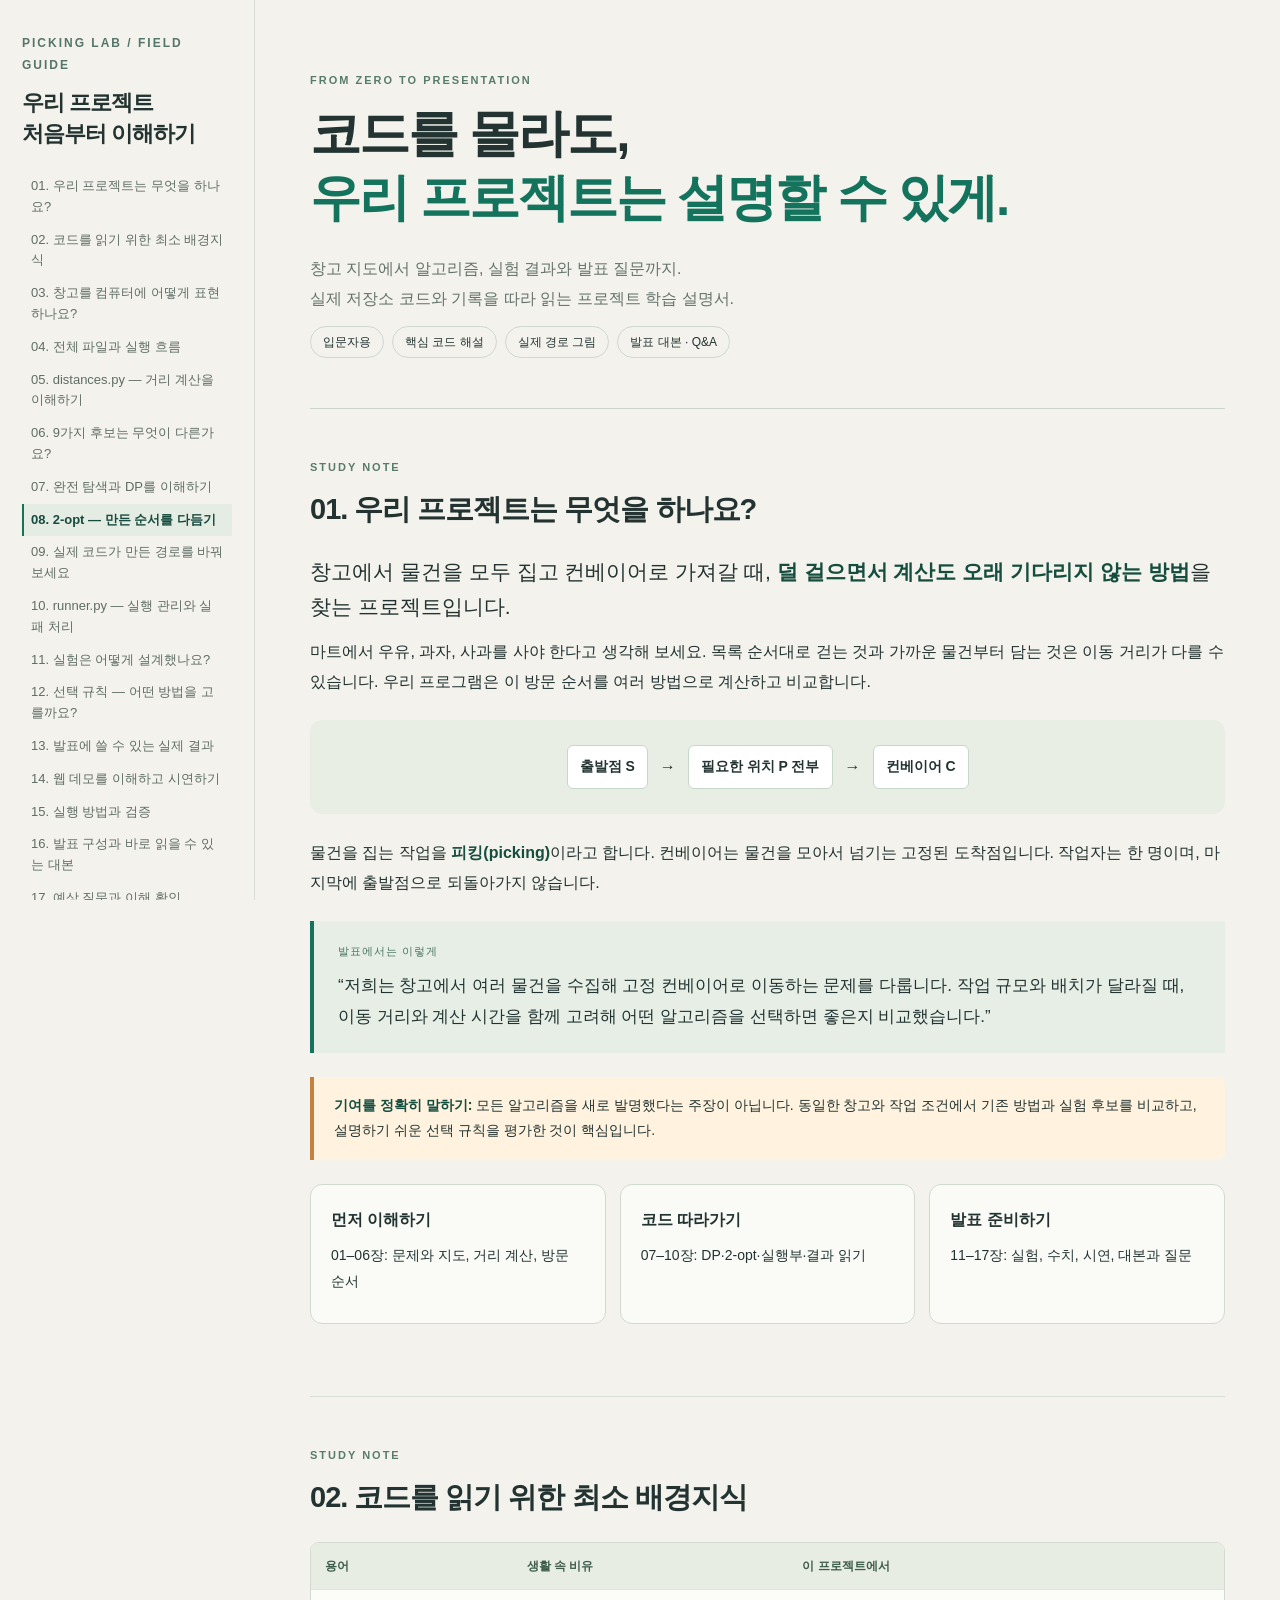
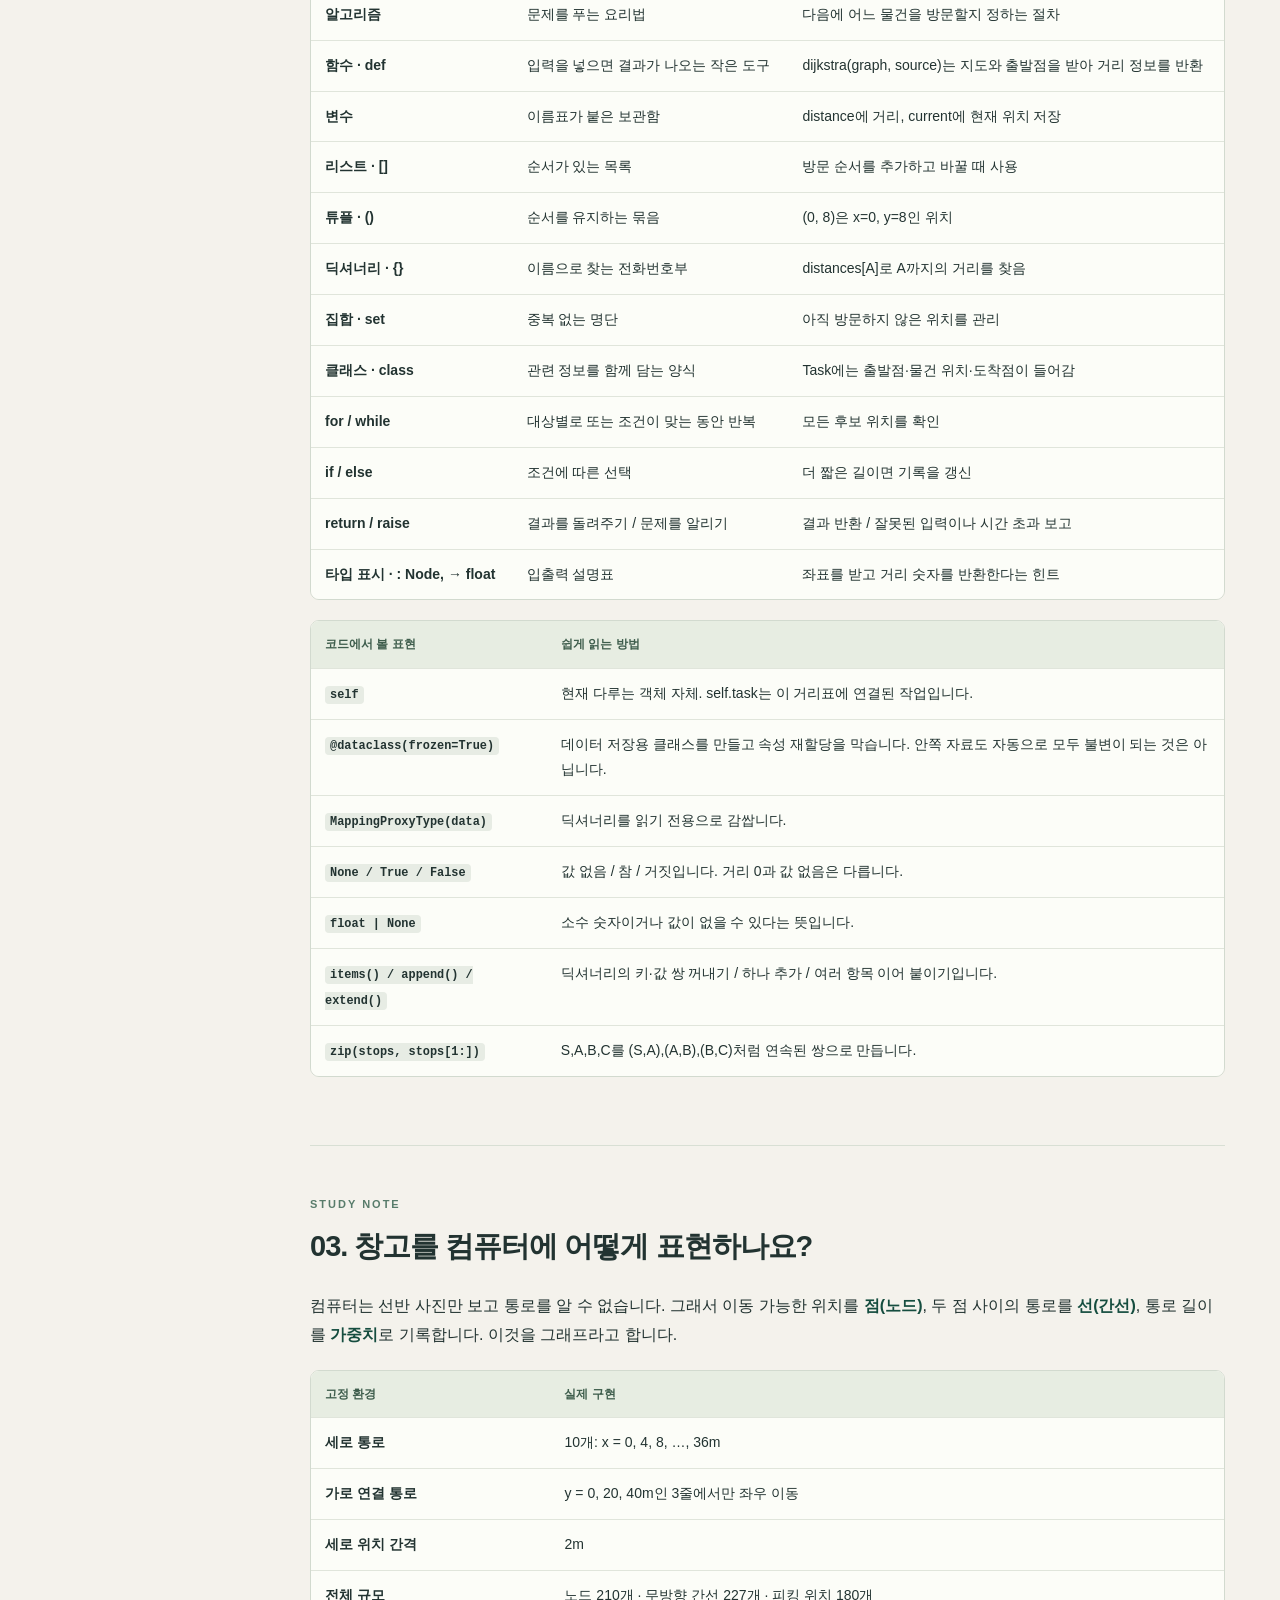
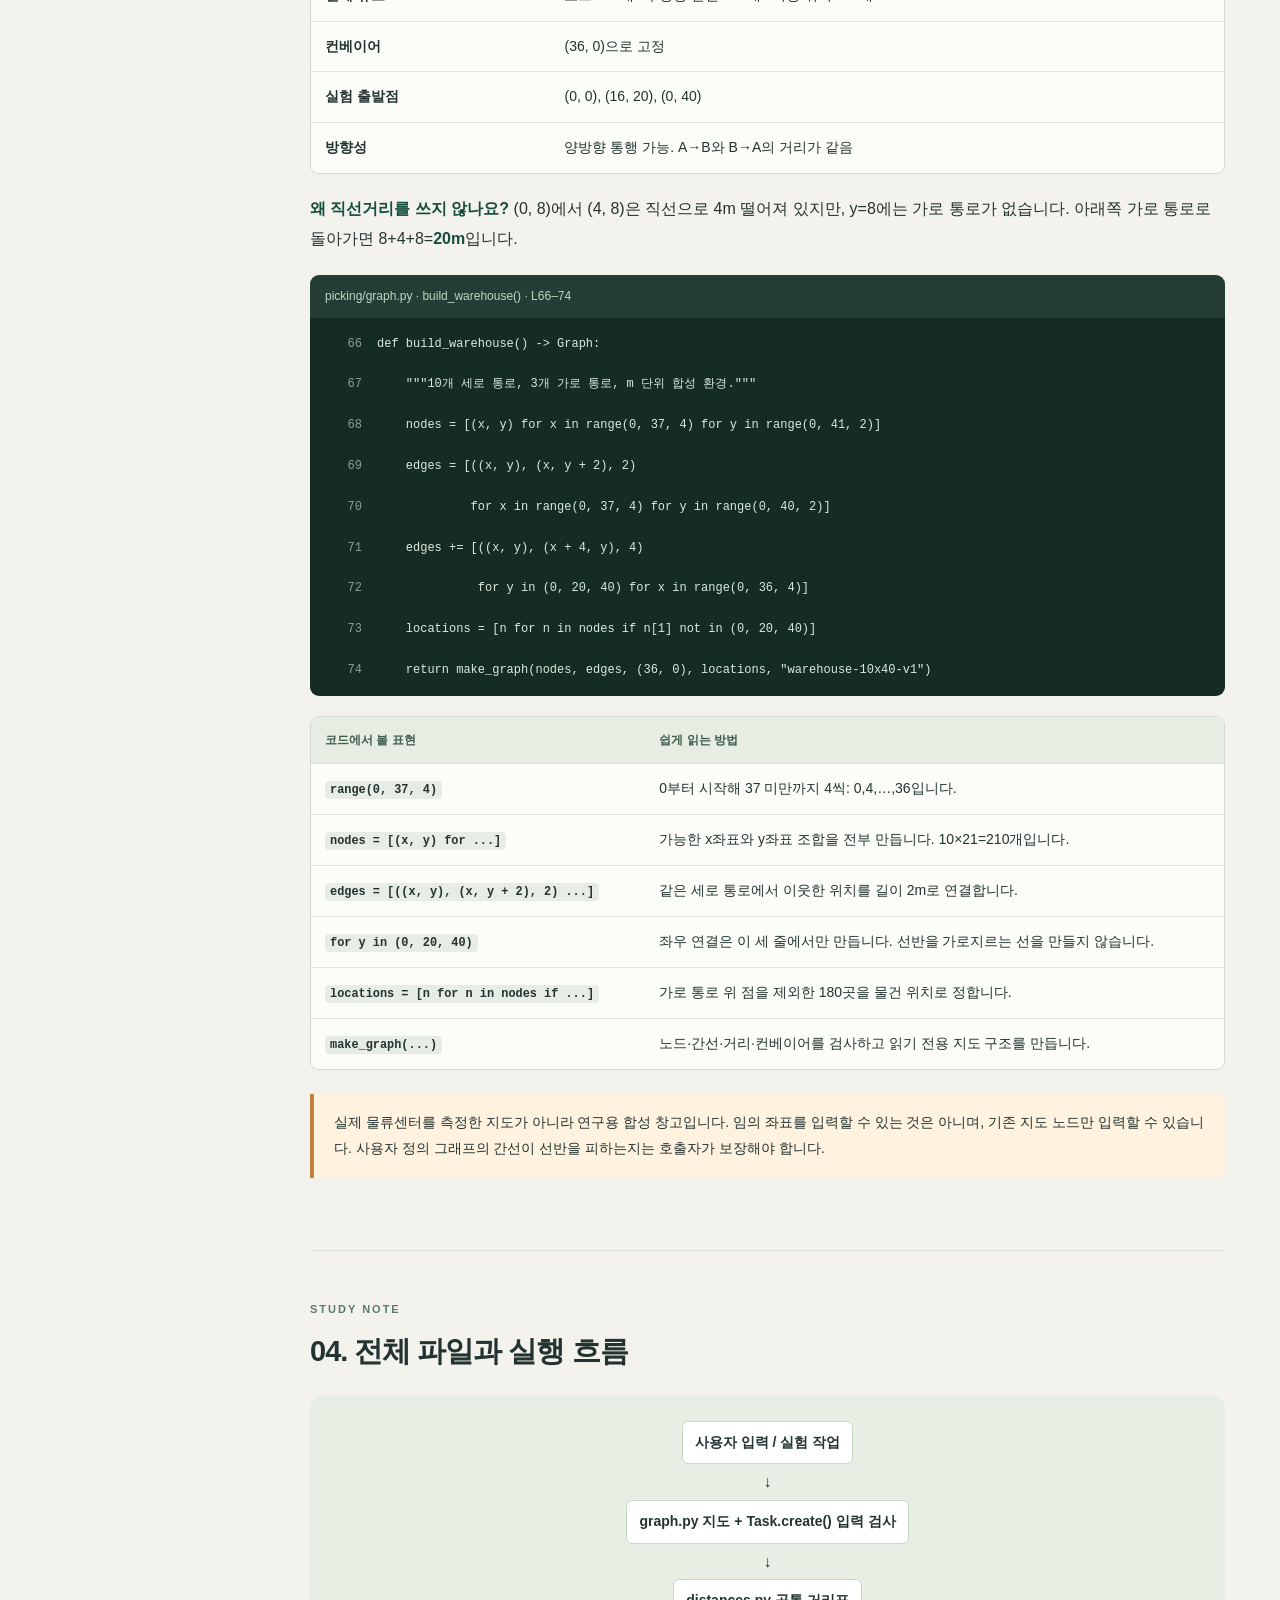
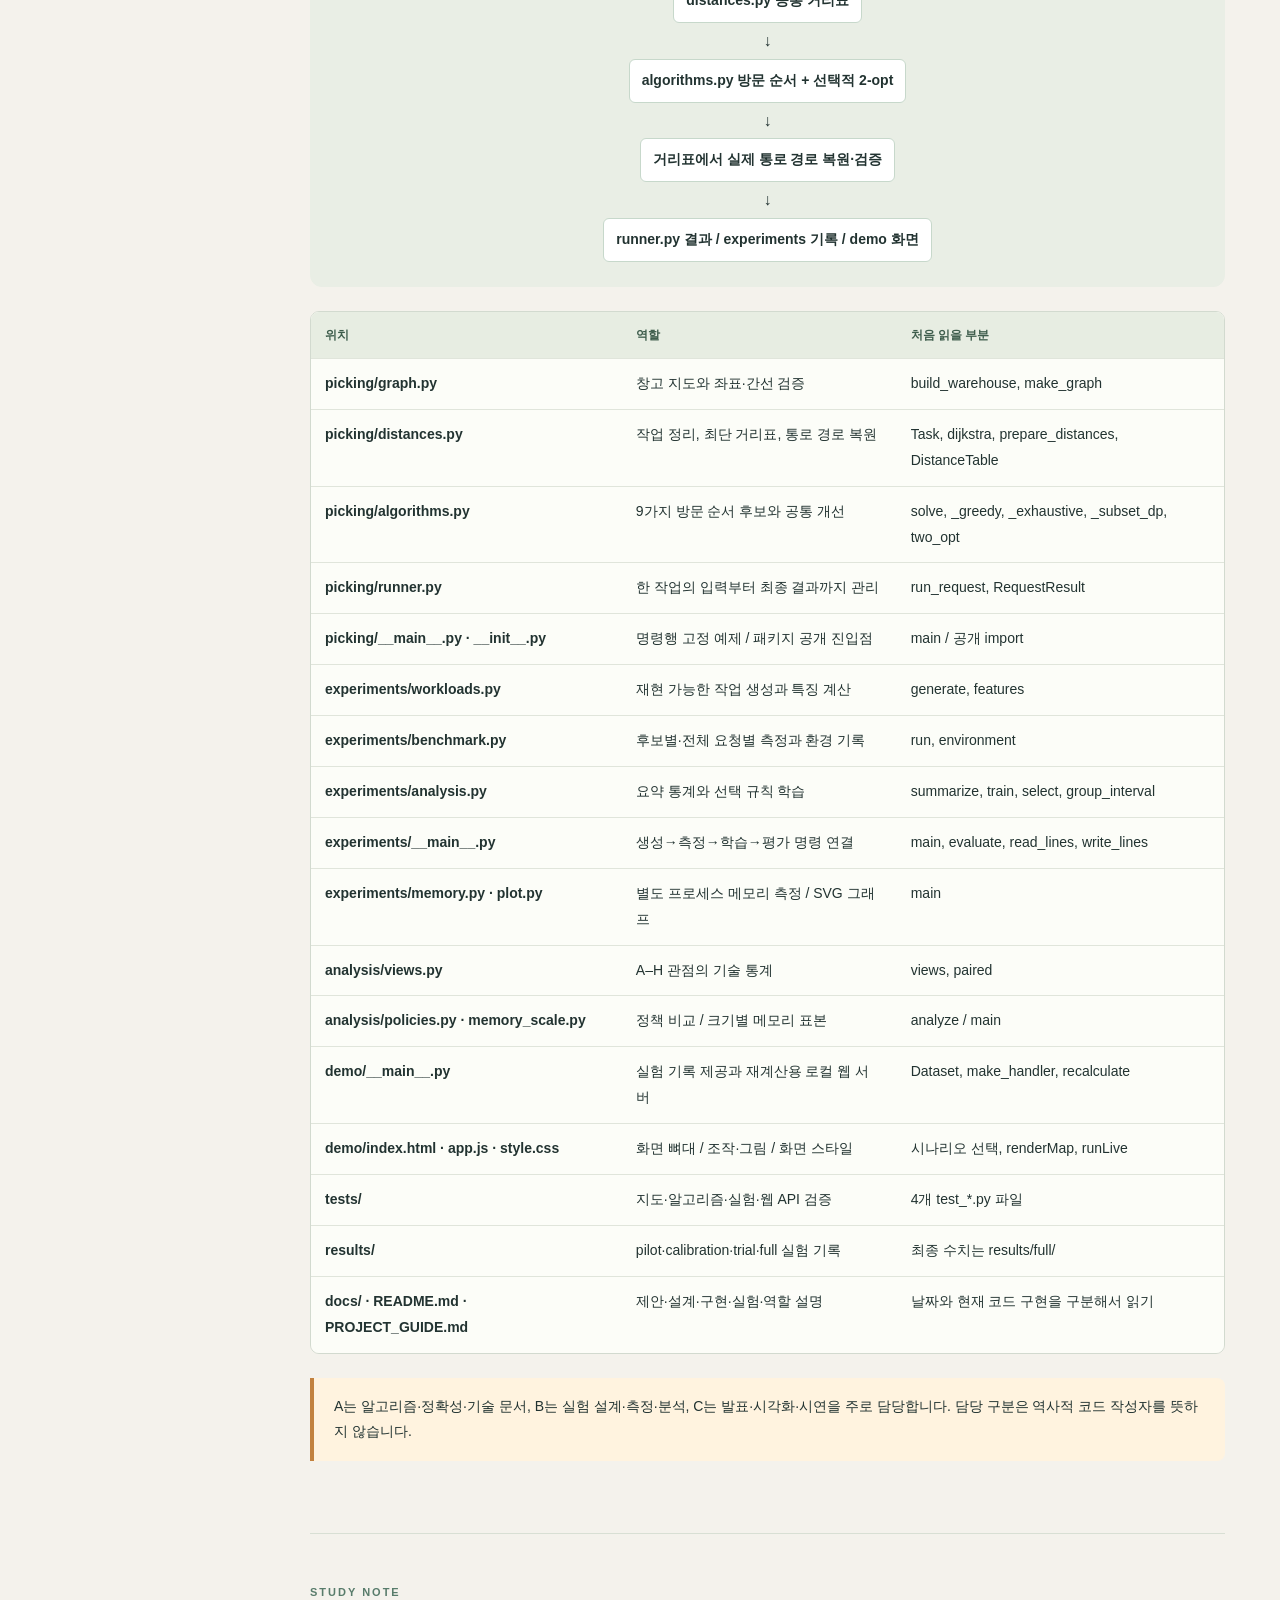
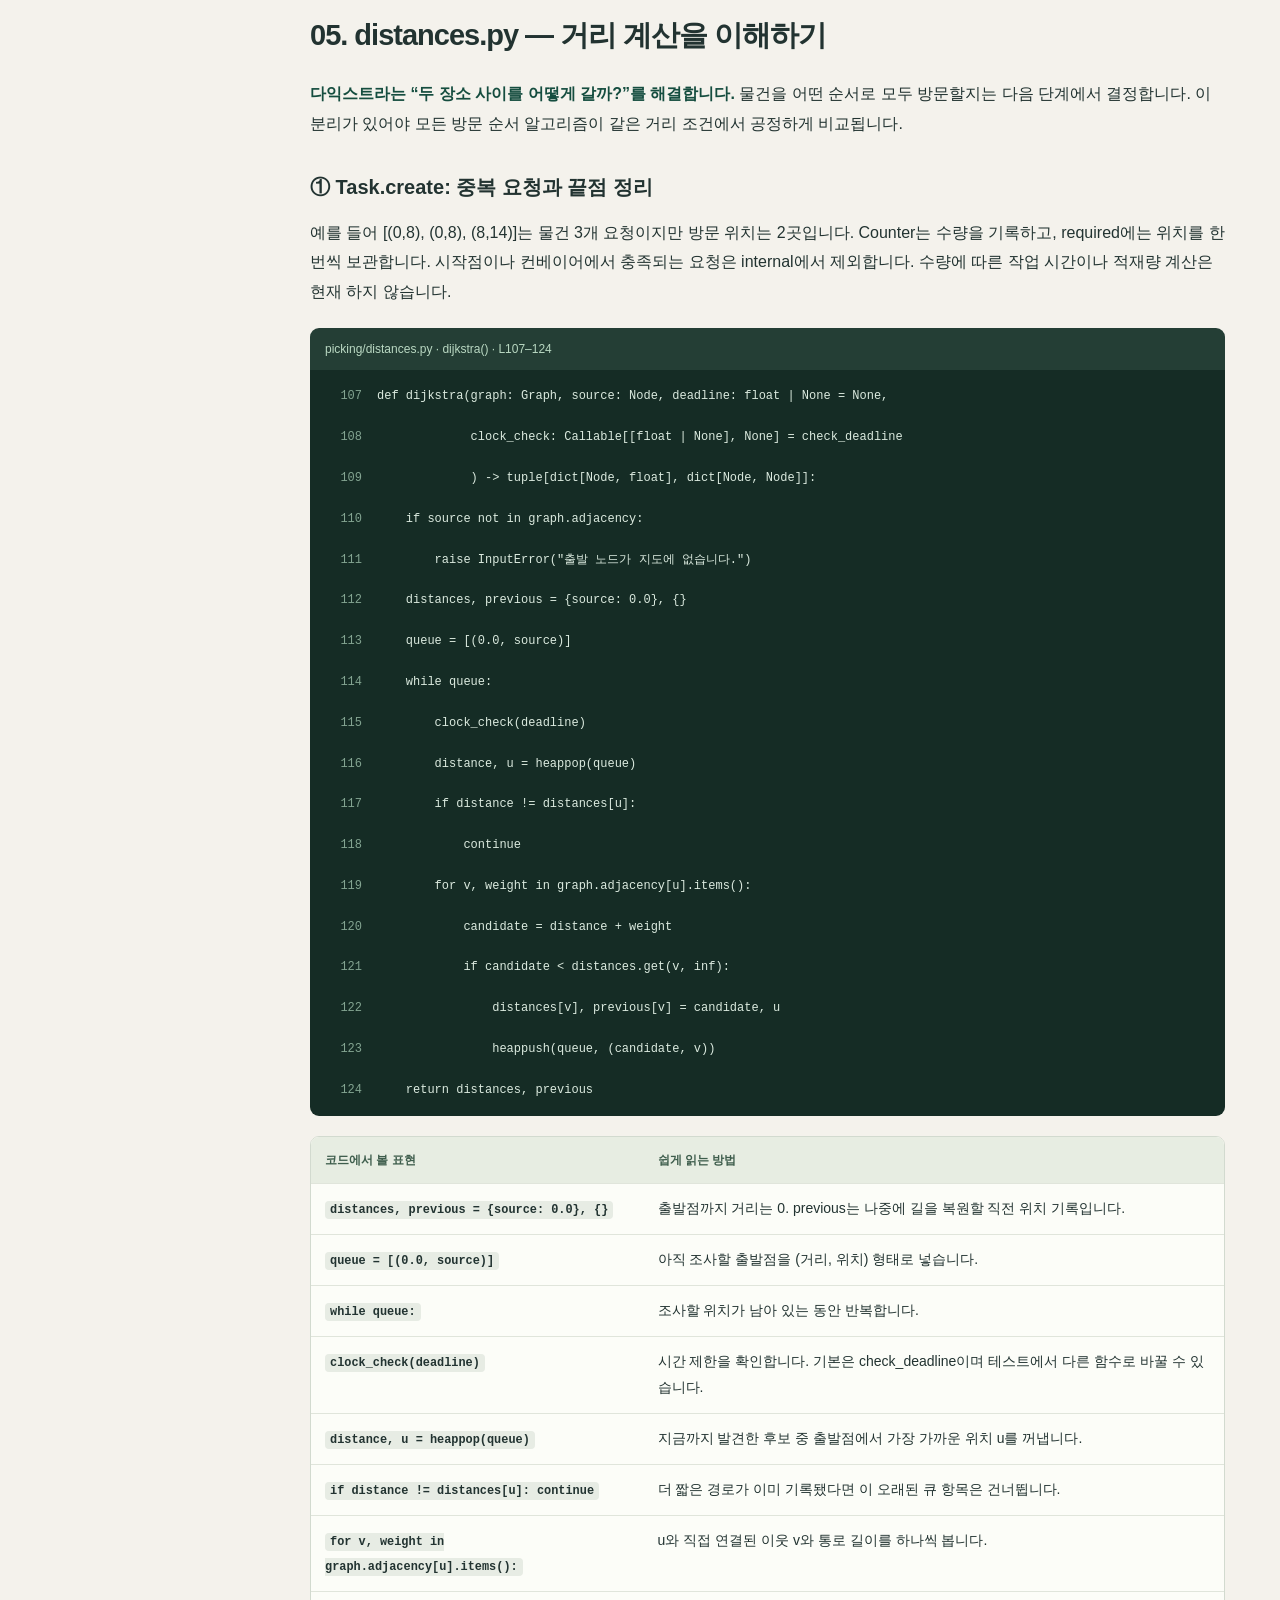
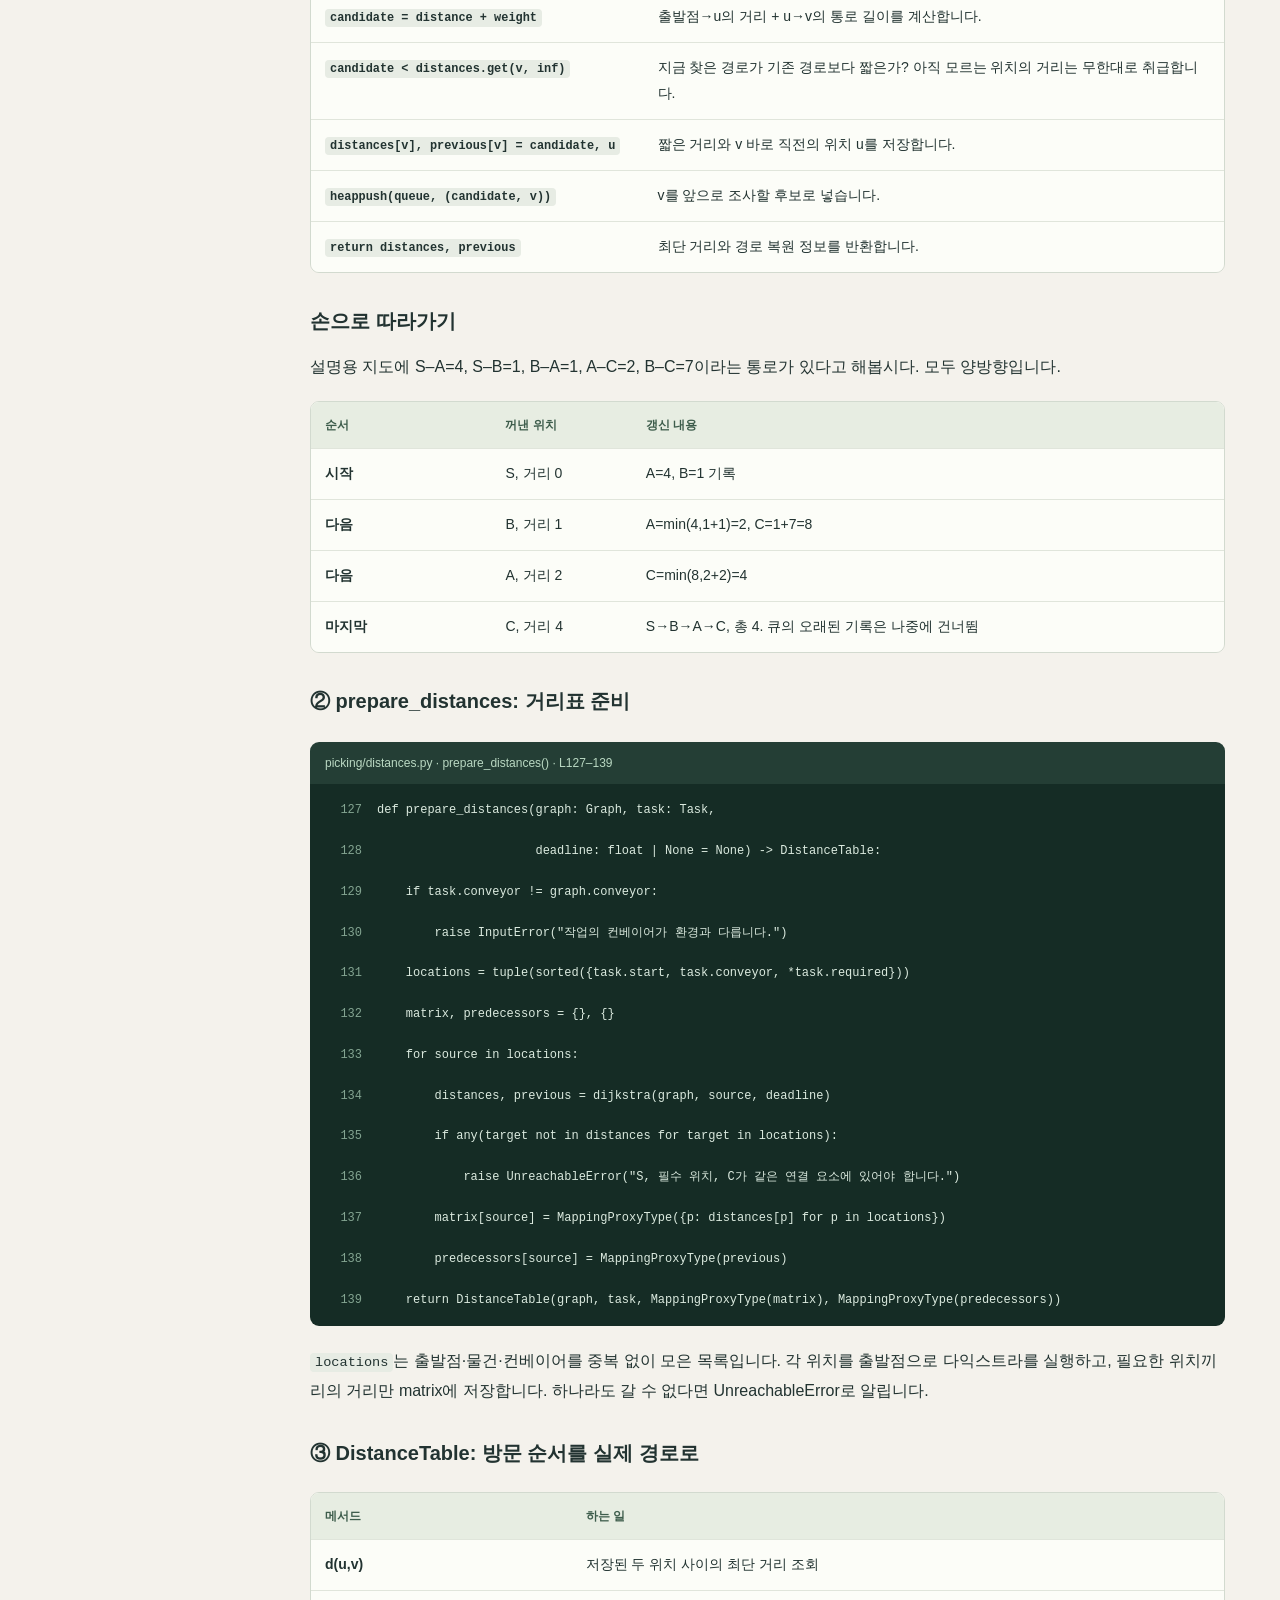
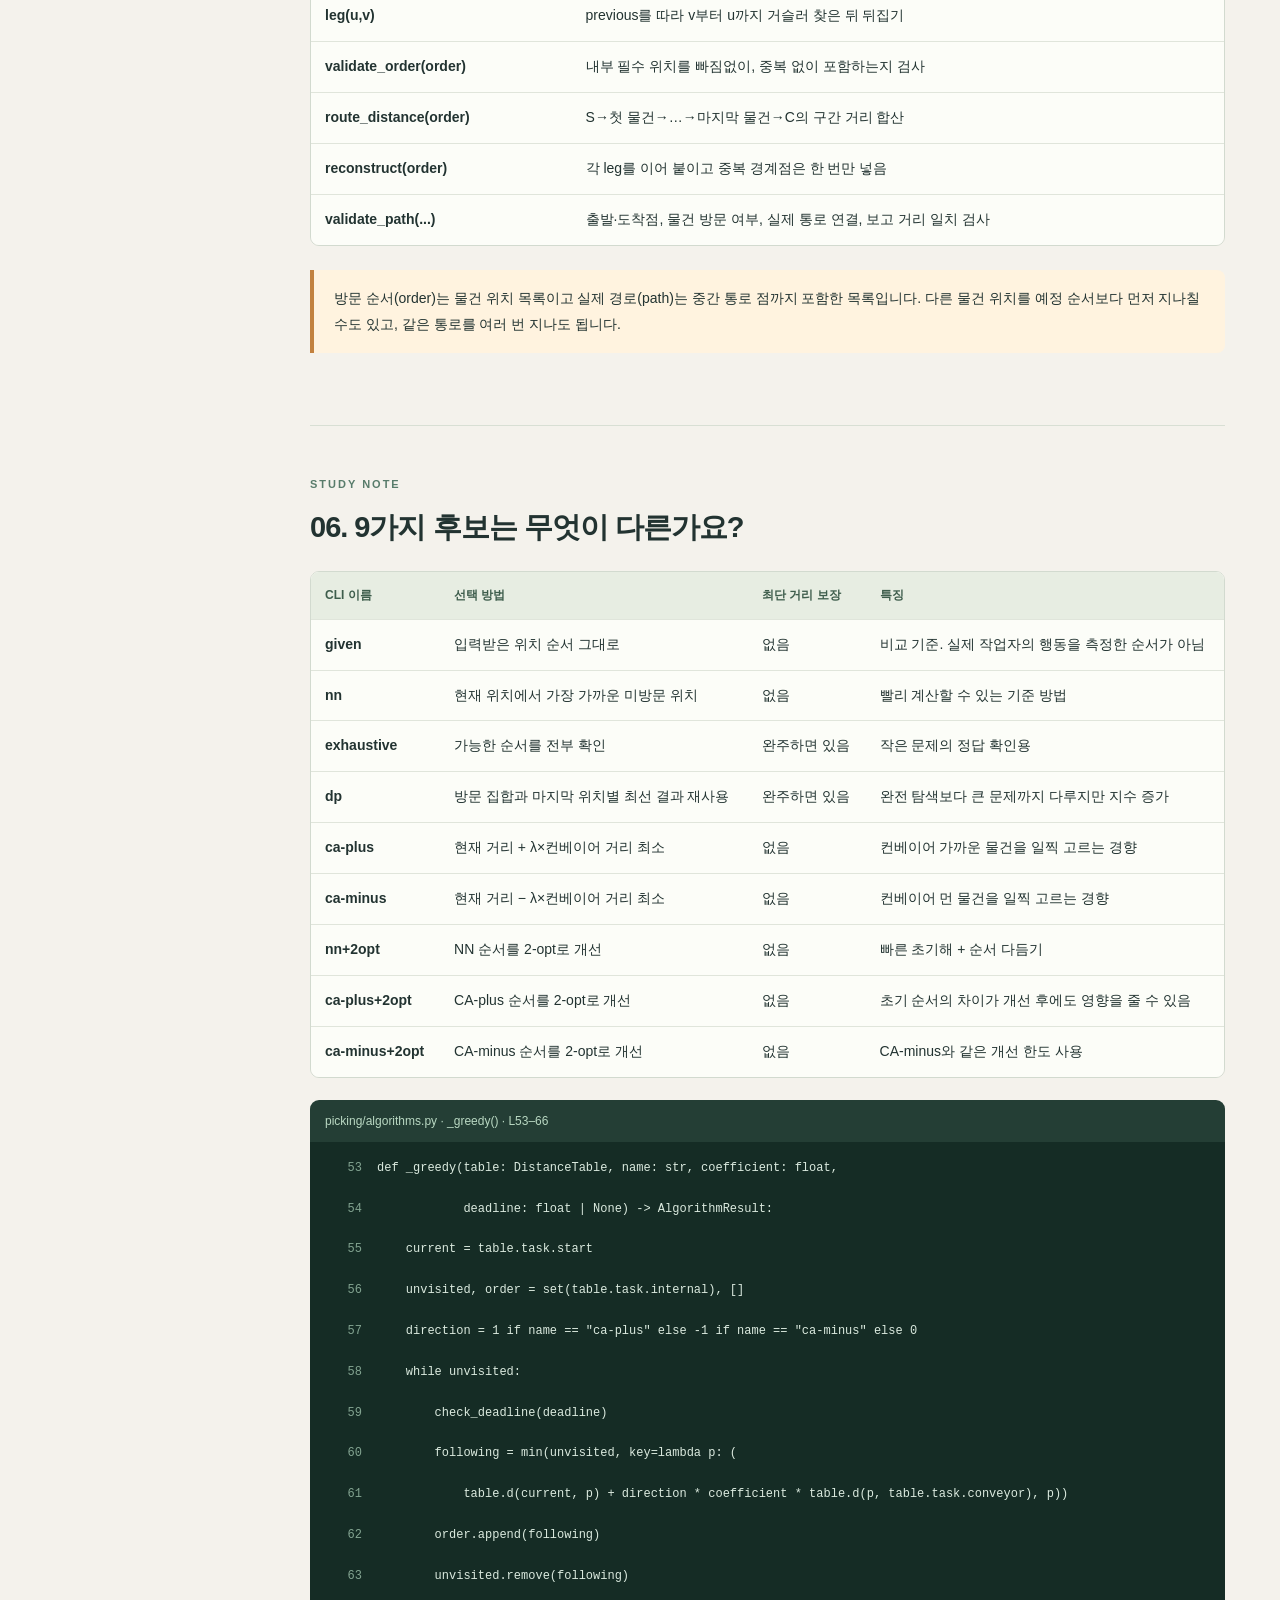
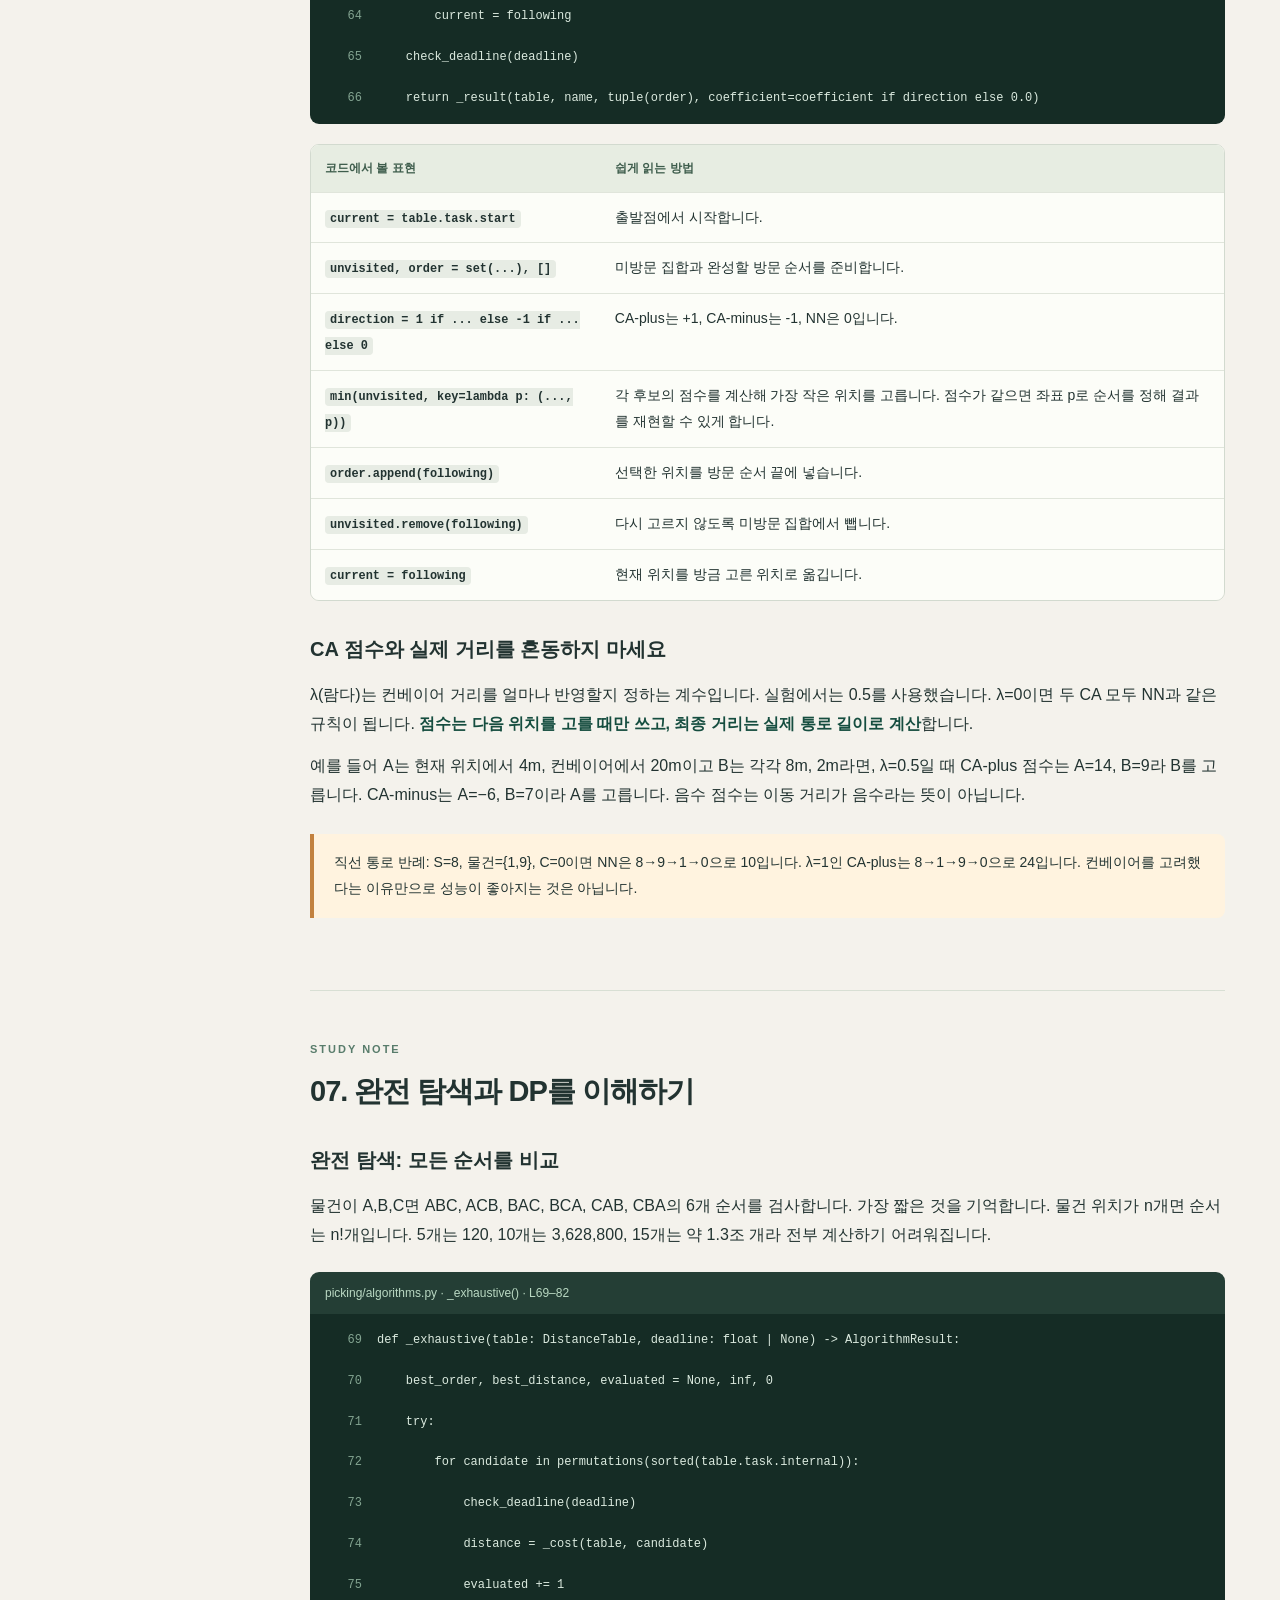
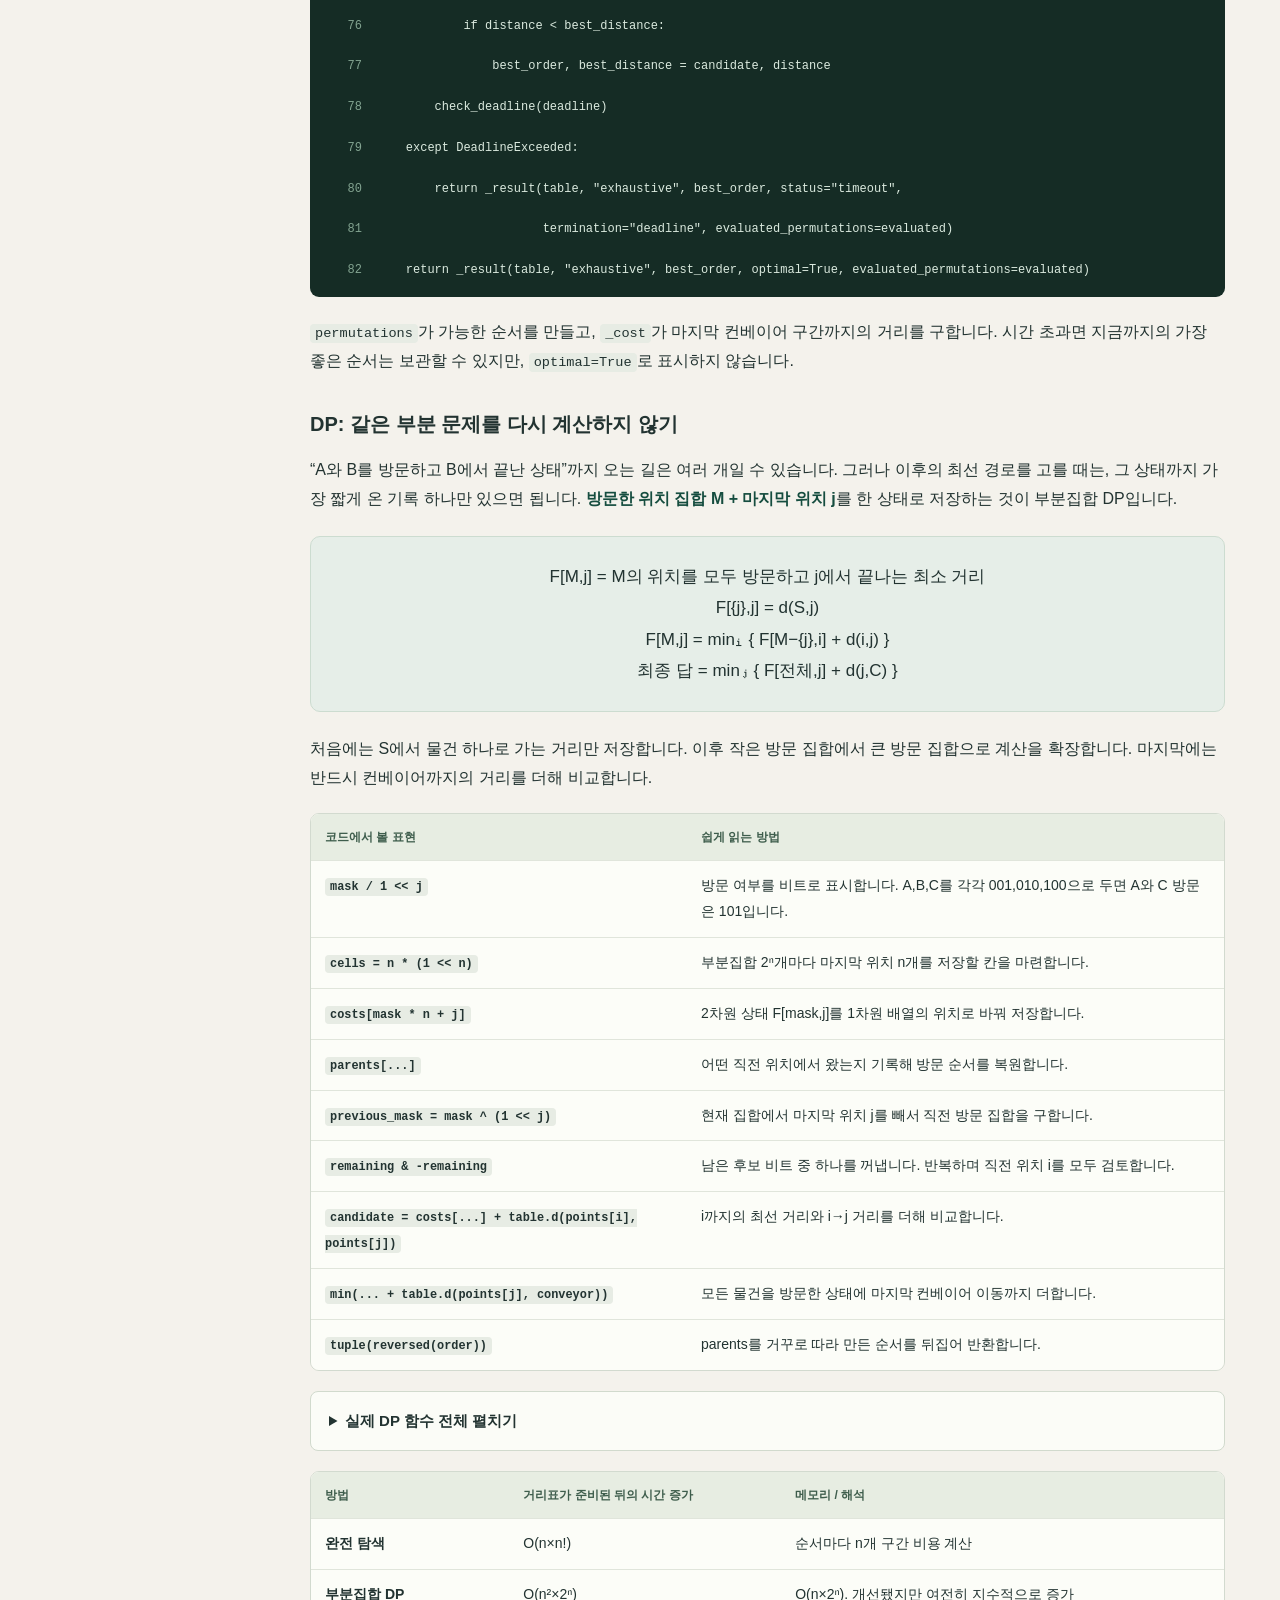
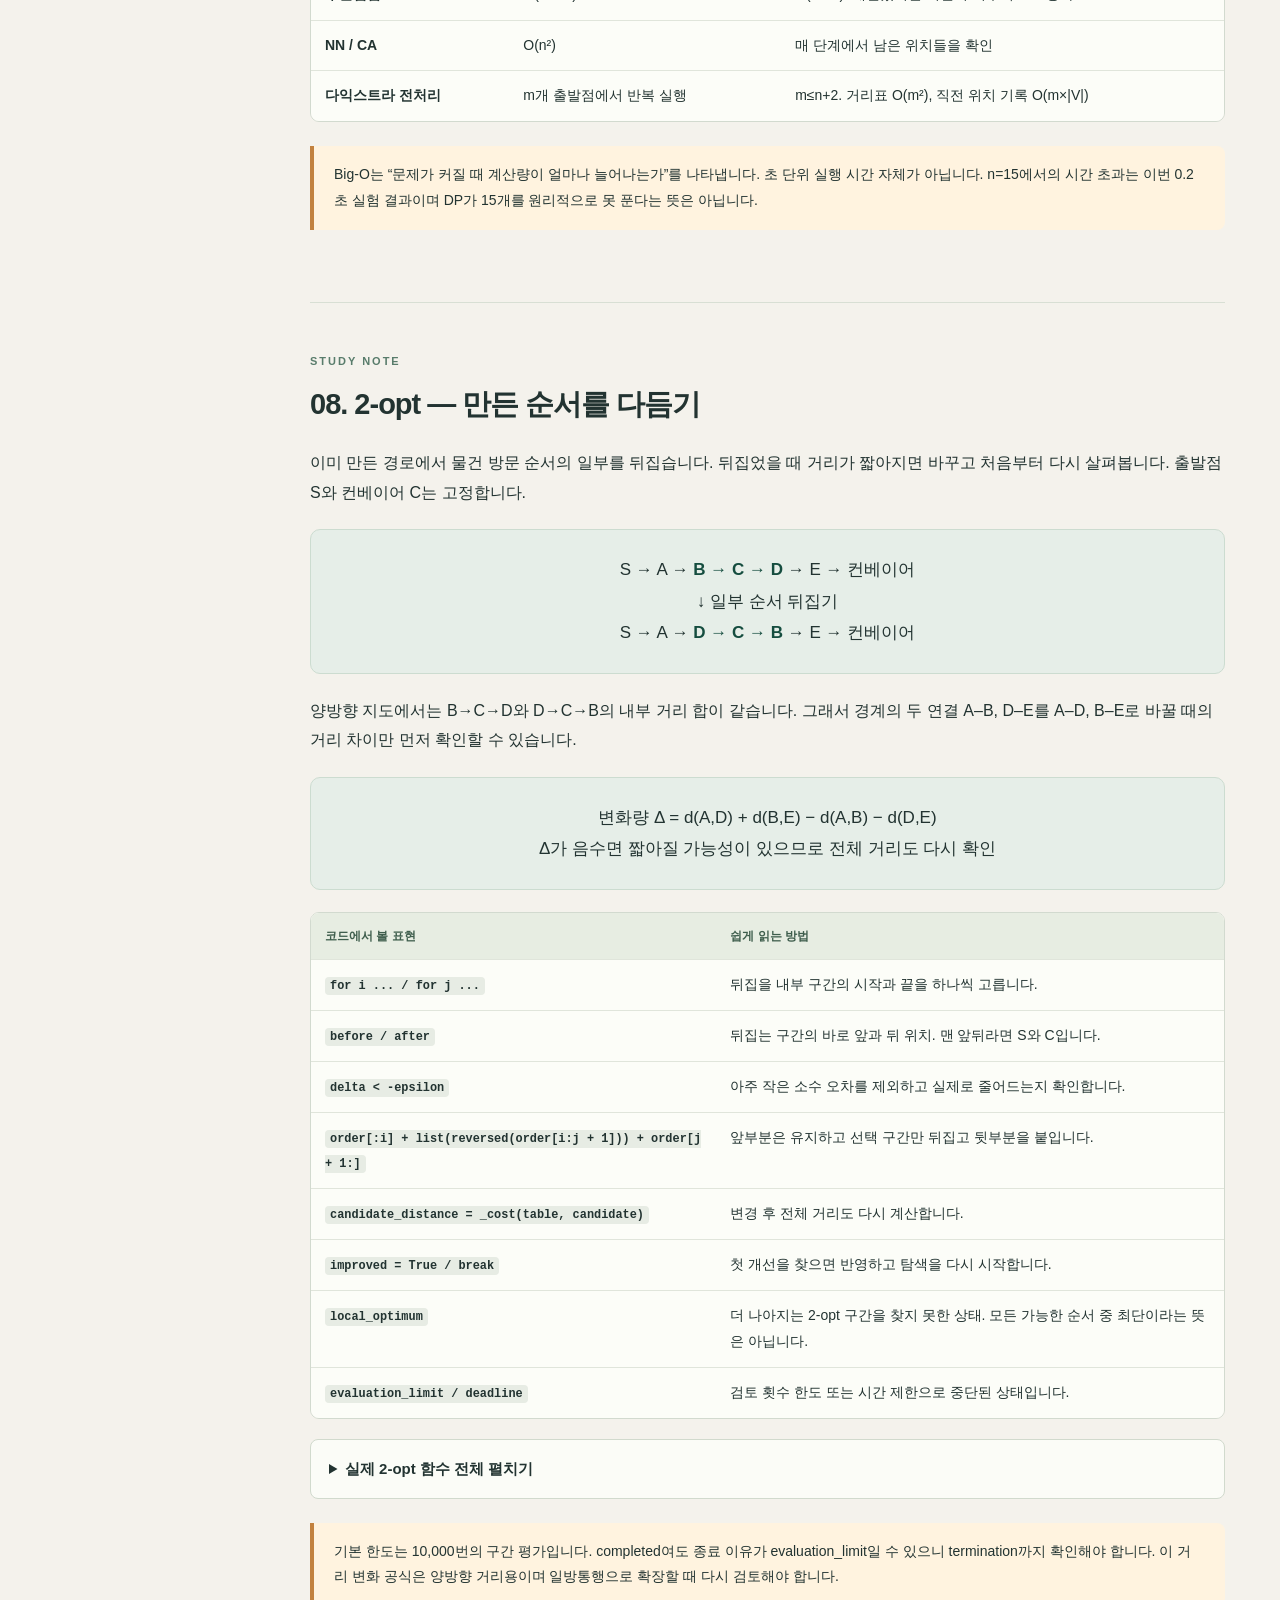
==== docs/project-explained.html @ 761af087 "프로젝트 설명 파일 수정" ====
<!doctype html><html lang="ko"><head><meta charset="utf-8"><meta name="viewport" content="width=device-width,initial-scale=1"><meta name="description" content="프로그래밍 입문자를 위한 창고 피킹 알고리즘 프로젝트 해설과 발표 준비 가이드"><title>우리 프로젝트 이해하기 | 창고 피킹 알고리즘</title><style>*{box-sizing:border-box}html{scroll-behavior:smooth;scroll-padding-top:30px}body{margin:0;background:#f4f2ec;color:#223331;font-family:-apple-system,BlinkMacSystemFont,"Apple SD Gothic Neo","Malgun Gothic",sans-serif;font-size:16px;line-height:1.85}a{color:#126758;text-underline-offset:4px}a:hover{color:#ab532c}button,input,select{font:inherit}button,select{border:1px solid #b9c8c1;background:white;border-radius:8px;padding:8px 12px;color:#223331}button{cursor:pointer}button:hover{background:#e4eee9}button:focus-visible,a:focus-visible,select:focus-visible,summary:focus-visible{outline:3px solid #ce7742;outline-offset:4px}.layout{display:grid;grid-template-columns:255px minmax(0,1fr);max-width:1500px;margin:auto}.sidebar{position:sticky;top:0;height:100vh;overflow:auto;padding:32px 22px;border-right:1px solid #d6ddd4}.brand{font-size:12px;letter-spacing:2px;color:#55756a;font-weight:800}.sidebar h2{font-size:22px;line-height:1.4;margin:12px 0 20px}.sidebar nav a{display:block;color:#5e6d65;font-size:13px;padding:6px 7px;text-decoration:none;border-left:2px solid transparent;line-height:1.6}.sidebar nav a.active{border-left-color:#16715d;background:#e5ece3;color:#174b3f;font-weight:700}.tools{display:flex;flex-wrap:wrap;gap:8px;margin-top:20px}.tools button{font-size:12px;padding:6px 9px}main{min-width:0;padding:0 55px 70px}.hero{padding:70px 0 50px;border-bottom:1px solid #cad5cc}.eyebrow{font-size:11px;font-weight:800;letter-spacing:2px;color:#587c6b;margin-bottom:12px}.hero h1{font-size:clamp(34px,4vw,56px);letter-spacing:-2px;line-height:1.25;margin:12px 0 24px}.hero h1 em{font-style:normal;color:#13735d}.hero p{max-width:680px;color:#63736b}.tags{display:flex;gap:8px;flex-wrap:wrap}.tags span{font-size:12px;border:1px solid #ced9cf;border-radius:30px;padding:4px 12px}.chapter{padding:48px 0;border-bottom:1px solid #d8dfd4;scroll-margin-top:20px}h2{font-size:29px;letter-spacing:-1px;line-height:1.4;margin:0 0 24px}h3{font-size:20px;margin:30px 0 12px}.lead{font-size:21px;line-height:1.7}.small,.source{font-size:12px;color:#62756b;overflow-wrap:anywhere}.source{padding-top:10px}.flow{display:flex;gap:12px;align-items:center;justify-content:center;flex-wrap:wrap;padding:25px 12px;background:#e9eee5;border-radius:12px;margin:24px 0}.flow b{padding:8px 12px;background:white;border:1px solid #c7d8cb;border-radius:6px;font-size:14px}.vertical{flex-direction:column;gap:3px}.cards{display:grid;grid-template-columns:repeat(3,minmax(0,1fr));gap:14px;margin:24px 0}.cards article{padding:20px;border:1px solid #d1dace;background:#fafbf6;border-radius:12px}.cards p{font-size:14px;margin:8px 0}.cards b{display:block}.stat{display:block;font-size:32px;font-weight:800;color:#17745b;letter-spacing:-1px}.note{background:#fff3df;border-left:4px solid #c2813e;padding:16px 20px;margin:24px 0;font-size:14px;border-radius:0 8px 8px 0}blockquote{margin:24px 0;padding:20px 24px;border-left:4px solid #16715d;background:#e6eee6;font-size:17px}blockquote span{display:block;font-size:11px;letter-spacing:1px;color:#4a7561;margin-bottom:8px}p{margin:12px 0}strong{color:#154d3f}.table-wrap{overflow-x:auto;margin:20px 0;border:1px solid #d2dacf;border-radius:9px}table{border-collapse:collapse;width:100%;font-size:14px;background:#fcfdf8}th,td{text-align:left;vertical-align:top;padding:12px 14px;border-bottom:1px solid #e0e5db}th{background:#e7ede2;color:#3e5d4c;font-size:12px}tr:last-child td{border-bottom:0}td:first-child{font-weight:650;min-width:110px}td code{overflow-wrap:anywhere;white-space:normal}code{font-family:ui-monospace,SFMono-Regular,Consolas,monospace;font-size:.85em;background:#e7ece4;padding:2px 5px;border-radius:4px}.code-title{font-size:12px;background:#243e35;color:#b9d8c2;padding:10px 15px;border-radius:9px 9px 0 0;margin-top:22px}pre{background:#152c25;color:#dbeadf;overflow:auto;padding:16px 18px;margin:0 0 20px;border-radius:0 0 9px 9px;line-height:1.7;font-size:12px;tab-size:4}pre code{background:none;color:inherit;padding:0;font-size:inherit;display:block}.line{display:block;min-height:1.7em;white-space:pre}.line i{display:inline-block;min-width:34px;margin-right:15px;text-align:right;font-style:normal;color:#83a491;user-select:none}.formula{padding:24px;background:#e6eee8;border:1px solid #ccdcd0;border-radius:10px;text-align:center;font-size:17px;margin:22px 0;overflow-wrap:anywhere}details{border:1px solid #d1dacd;border-radius:8px;background:#fbfcf7;margin:12px 0}summary{cursor:pointer;padding:15px 18px;font-size:15px;font-weight:650}details>p{padding:0 18px 12px}details>pre{margin:0;border-radius:0 0 8px 8px;max-height:650px}.source-file>pre{max-height:650px}details>.code-title{margin:0;border-radius:0}.interactive{display:grid;grid-template-columns:minmax(0,.8fr) minmax(0,1fr);gap:25px;background:#fafcf7;border:1px solid #cedbce;border-radius:12px;padding:24px}.interactive svg{width:100%;height:auto;max-height:540px;background:#edf2e8;border-radius:10px}.interactive label{display:block;font-size:13px;margin:8px 0}.bigmetric{font-size:32px;font-weight:800;color:#146e56;line-height:1.4;margin:20px 0}input[type=range]{width:100%;accent-color:#16715d;cursor:pointer}select{max-width:100%}footer{font-size:12px;color:#63766a;margin-top:40px}.progress{position:fixed;top:0;left:0;height:3px;background:#1c8264;z-index:20;width:0}.skip{position:absolute;left:-9999px}.skip:focus{left:20px;top:10px;background:white;z-index:50;padding:10px}.present .sidebar{display:none}.present .layout{display:block;max-width:1100px}.present .chapter{min-height:90vh;font-size:19px}.present .chapter h2{font-size:36px}.present main{padding-top:40px}.exit-present{display:none;position:fixed;right:18px;top:16px;z-index:30}.present .exit-present{display:block}@media(max-width:1000px){.layout{grid-template-columns:210px minmax(0,1fr)}main{padding:0 28px 50px}.sidebar{padding:25px 13px}.cards{grid-template-columns:1fr}.interactive{grid-template-columns:1fr}}@media(max-width:700px){.layout{display:block}.sidebar{position:relative;height:auto;border-right:0;border-bottom:1px solid #d6ddd4;padding:20px}.sidebar h2{margin:8px 0}.sidebar nav{display:flex;overflow:auto;gap:6px}.sidebar nav a{white-space:nowrap;border:1px solid #d4dfd1;border-radius:6px}.tools{margin-top:12px}main{padding:0 18px 40px}.hero{padding:35px 0}.chapter{padding:35px 0}h2{font-size:25px}.lead{font-size:19px}td,th{padding:10px;font-size:12px}pre{font-size:11px;padding:12px}.interactive{padding:14px}}@media(prefers-reduced-motion:reduce){html{scroll-behavior:auto}}@media print{body{background:white;color:black;font-size:11pt}.layout{display:block}.sidebar,.tools,.exit-present,.progress,.skip{display:none!important}main{padding:0}.hero{padding:0 0 20px}.hero h1{font-size:28pt}.chapter{padding:20px 0;min-height:0!important;break-inside:auto}h2{font-size:20pt;break-after:avoid}.cards{grid-template-columns:repeat(3,1fr)}pre{white-space:pre-wrap;font-size:8pt;color:#111;background:#eee;max-height:none!important}.line{white-space:pre-wrap}.source-file{break-before:page}.table-wrap{overflow:visible}th,td{font-size:9pt}a{color:inherit}.note,blockquote{break-inside:avoid}details{break-inside:auto}.interactive{grid-template-columns:1fr 1fr}}</style></head><body><a class="skip" href="#content">본문으로 이동</a><div class="progress" aria-hidden="true"></div><button class="exit-present" data-present>학습 화면으로 · Esc</button><div class="layout"><aside class="sidebar"><div class="brand">PICKING LAB / FIELD GUIDE</div><h2>우리 프로젝트<br>처음부터 이해하기</h2><nav aria-label="학습 목차"><a href="#start">01. 우리 프로젝트는 무엇을 하나요?</a><a href="#basics">02. 코드를 읽기 위한 최소 배경지식</a><a href="#map">03. 창고를 컴퓨터에 어떻게 표현하나요?</a><a href="#architecture">04. 전체 파일과 실행 흐름</a><a href="#distance">05. distances.py — 거리 계산을 이해하기</a><a href="#algorithms">06. 9가지 후보는 무엇이 다른가요?</a><a href="#dp">07. 완전 탐색과 DP를 이해하기</a><a href="#twoopt">08. 2-opt — 만든 순서를 다듬기</a><a href="#interactive">09. 실제 코드가 만든 경로를 바꿔 보세요</a><a href="#runner">10. runner.py — 실행 관리와 실패 처리</a><a href="#experiment">11. 실험은 어떻게 설계했나요?</a><a href="#selector">12. 선택 규칙 — 어떤 방법을 고를까요?</a><a href="#results">13. 발표에 쓸 수 있는 실제 결과</a><a href="#demo">14. 웹 데모를 이해하고 시연하기</a><a href="#run">15. 실행 방법과 검증</a><a href="#presentation">16. 발표 구성과 바로 읽을 수 있는 대본</a><a href="#questions">17. 예상 질문과 이해 확인</a><a href="#sources">18. 원본 코드와 근거 자료</a></nav><div class="tools"><button data-present>넓게 보기</button><button id="print">인쇄 / PDF</button><button id="expand">모두 펼치기</button></div><p class="small">인터넷 없이 열리는 단일 HTML<br>2026.11.08 코드 확인 기준</p></aside><main id="content"><header class="hero"><div class="eyebrow">FROM ZERO TO PRESENTATION</div><h1>코드를 몰라도,<br><em>우리 프로젝트는 설명할 수 있게.</em></h1><p>창고 지도에서 알고리즘, 실험 결과와 발표 질문까지.<br>실제 저장소 코드와 기록을 따라 읽는 프로젝트 학습 설명서.</p><div class="tags"><span>입문자용</span><span>핵심 코드 해설</span><span>실제 경로 그림</span><span>발표 대본 · Q&A</span></div></header><section id="start" class="chapter"><div class="eyebrow">STUDY NOTE</div><h2>01. 우리 프로젝트는 무엇을 하나요?</h2><p class="lead">창고에서 물건을 모두 집고 컨베이어로 가져갈 때, <strong>덜 걸으면서 계산도 오래 기다리지 않는 방법</strong>을 찾는 프로젝트입니다.</p><p>마트에서 우유, 과자, 사과를 사야 한다고 생각해 보세요. 목록 순서대로 걷는 것과 가까운 물건부터 담는 것은 이동 거리가 다를 수 있습니다. 우리 프로그램은 이 방문 순서를 여러 방법으로 계산하고 비교합니다.</p><div class="flow"><b>출발점 S</b><span>→</span><b>필요한 위치 P 전부</b><span>→</span><b>컨베이어 C</b></div><p>물건을 집는 작업을 <strong>피킹(picking)</strong>이라고 합니다. 컨베이어는 물건을 모아서 넘기는 고정된 도착점입니다. 작업자는 한 명이며, 마지막에 출발점으로 되돌아가지 않습니다.</p><blockquote><span>발표에서는 이렇게</span>“저희는 창고에서 여러 물건을 수집해 고정 컨베이어로 이동하는 문제를 다룹니다. 작업 규모와 배치가 달라질 때, 이동 거리와 계산 시간을 함께 고려해 어떤 알고리즘을 선택하면 좋은지 비교했습니다.”</blockquote><aside class="note"><strong>기여를 정확히 말하기:</strong> 모든 알고리즘을 새로 발명했다는 주장이 아닙니다. 동일한 창고와 작업 조건에서 기존 방법과 실험 후보를 비교하고, 설명하기 쉬운 선택 규칙을 평가한 것이 핵심입니다.</aside><div class="cards"><article><b>먼저 이해하기</b><p>01–06장: 문제와 지도, 거리 계산, 방문 순서</p></article><article><b>코드 따라가기</b><p>07–10장: DP·2-opt·실행부·결과 읽기</p></article><article><b>발표 준비하기</b><p>11–17장: 실험, 수치, 시연, 대본과 질문</p></article></div></section><section id="basics" class="chapter"><div class="eyebrow">STUDY NOTE</div><h2>02. 코드를 읽기 위한 최소 배경지식</h2><div class="table-wrap"><table><thead><tr><th>용어</th><th>생활 속 비유</th><th>이 프로젝트에서</th></tr></thead><tbody><tr><td>알고리즘</td><td>문제를 푸는 요리법</td><td>다음에 어느 물건을 방문할지 정하는 절차</td></tr><tr><td>함수 · def</td><td>입력을 넣으면 결과가 나오는 작은 도구</td><td>dijkstra(graph, source)는 지도와 출발점을 받아 거리 정보를 반환</td></tr><tr><td>변수</td><td>이름표가 붙은 보관함</td><td>distance에 거리, current에 현재 위치 저장</td></tr><tr><td>리스트 · []</td><td>순서가 있는 목록</td><td>방문 순서를 추가하고 바꿀 때 사용</td></tr><tr><td>튜플 · ()</td><td>순서를 유지하는 묶음</td><td>(0, 8)은 x=0, y=8인 위치</td></tr><tr><td>딕셔너리 · {}</td><td>이름으로 찾는 전화번호부</td><td>distances[A]로 A까지의 거리를 찾음</td></tr><tr><td>집합 · set</td><td>중복 없는 명단</td><td>아직 방문하지 않은 위치를 관리</td></tr><tr><td>클래스 · class</td><td>관련 정보를 함께 담는 양식</td><td>Task에는 출발점·물건 위치·도착점이 들어감</td></tr><tr><td>for / while</td><td>대상별로 또는 조건이 맞는 동안 반복</td><td>모든 후보 위치를 확인</td></tr><tr><td>if / else</td><td>조건에 따른 선택</td><td>더 짧은 길이면 기록을 갱신</td></tr><tr><td>return / raise</td><td>결과를 돌려주기 / 문제를 알리기</td><td>결과 반환 / 잘못된 입력이나 시간 초과 보고</td></tr><tr><td>타입 표시 · : Node, → float</td><td>입출력 설명표</td><td>좌표를 받고 거리 숫자를 반환한다는 힌트</td></tr></tbody></table></div><div class="table-wrap"><table><thead><tr><th>코드에서 볼 표현</th><th>쉽게 읽는 방법</th></tr></thead><tbody><tr><td><code>self</code></td><td>현재 다루는 객체 자체. self.task는 이 거리표에 연결된 작업입니다.</td></tr><tr><td><code>@dataclass(frozen=True)</code></td><td>데이터 저장용 클래스를 만들고 속성 재할당을 막습니다. 안쪽 자료도 자동으로 모두 불변이 되는 것은 아닙니다.</td></tr><tr><td><code>MappingProxyType(data)</code></td><td>딕셔너리를 읽기 전용으로 감쌉니다.</td></tr><tr><td><code>None / True / False</code></td><td>값 없음 / 참 / 거짓입니다. 거리 0과 값 없음은 다릅니다.</td></tr><tr><td><code>float | None</code></td><td>소수 숫자이거나 값이 없을 수 있다는 뜻입니다.</td></tr><tr><td><code>items() / append() / extend()</code></td><td>딕셔너리의 키·값 쌍 꺼내기 / 하나 추가 / 여러 항목 이어 붙이기입니다.</td></tr><tr><td><code>zip(stops, stops[1:])</code></td><td>S,A,B,C를 (S,A),(A,B),(B,C)처럼 연속된 쌍으로 만듭니다.</td></tr></tbody></table></div></section><section id="map" class="chapter"><div class="eyebrow">STUDY NOTE</div><h2>03. 창고를 컴퓨터에 어떻게 표현하나요?</h2><p>컴퓨터는 선반 사진만 보고 통로를 알 수 없습니다. 그래서 이동 가능한 위치를 <strong>점(노드)</strong>, 두 점 사이의 통로를 <strong>선(간선)</strong>, 통로 길이를 <strong>가중치</strong>로 기록합니다. 이것을 그래프라고 합니다.</p><div class="table-wrap"><table><thead><tr><th>고정 환경</th><th>실제 구현</th></tr></thead><tbody><tr><td>세로 통로</td><td>10개: x = 0, 4, 8, …, 36m</td></tr><tr><td>가로 연결 통로</td><td>y = 0, 20, 40m인 3줄에서만 좌우 이동</td></tr><tr><td>세로 위치 간격</td><td>2m</td></tr><tr><td>전체 규모</td><td>노드 210개 · 무방향 간선 227개 · 피킹 위치 180개</td></tr><tr><td>컨베이어</td><td>(36, 0)으로 고정</td></tr><tr><td>실험 출발점</td><td>(0, 0), (16, 20), (0, 40)</td></tr><tr><td>방향성</td><td>양방향 통행 가능. A→B와 B→A의 거리가 같음</td></tr></tbody></table></div><p><strong>왜 직선거리를 쓰지 않나요?</strong> (0, 8)에서 (4, 8)은 직선으로 4m 떨어져 있지만, y=8에는 가로 통로가 없습니다. 아래쪽 가로 통로로 돌아가면 8+4+8=<strong>20m</strong>입니다.</p><div class="code-title">picking/graph.py · build_warehouse() · L66–74</div><pre><code><span class="line"><i>66</i>def build_warehouse() -&gt; Graph:</span>
<span class="line"><i>67</i>    &quot;&quot;&quot;10개 세로 통로, 3개 가로 통로, m 단위 합성 환경.&quot;&quot;&quot;</span>
<span class="line"><i>68</i>    nodes = [(x, y) for x in range(0, 37, 4) for y in range(0, 41, 2)]</span>
<span class="line"><i>69</i>    edges = [((x, y), (x, y + 2), 2)</span>
<span class="line"><i>70</i>             for x in range(0, 37, 4) for y in range(0, 40, 2)]</span>
<span class="line"><i>71</i>    edges += [((x, y), (x + 4, y), 4)</span>
<span class="line"><i>72</i>              for y in (0, 20, 40) for x in range(0, 36, 4)]</span>
<span class="line"><i>73</i>    locations = [n for n in nodes if n[1] not in (0, 20, 40)]</span>
<span class="line"><i>74</i>    return make_graph(nodes, edges, (36, 0), locations, &quot;warehouse-10x40-v1&quot;)</span></code></pre><div class="table-wrap"><table><thead><tr><th>코드에서 볼 표현</th><th>쉽게 읽는 방법</th></tr></thead><tbody><tr><td><code>range(0, 37, 4)</code></td><td>0부터 시작해 37 미만까지 4씩: 0,4,…,36입니다.</td></tr><tr><td><code>nodes = [(x, y) for ...]</code></td><td>가능한 x좌표와 y좌표 조합을 전부 만듭니다. 10×21=210개입니다.</td></tr><tr><td><code>edges = [((x, y), (x, y + 2), 2) ...]</code></td><td>같은 세로 통로에서 이웃한 위치를 길이 2m로 연결합니다.</td></tr><tr><td><code>for y in (0, 20, 40)</code></td><td>좌우 연결은 이 세 줄에서만 만듭니다. 선반을 가로지르는 선을 만들지 않습니다.</td></tr><tr><td><code>locations = [n for n in nodes if ...]</code></td><td>가로 통로 위 점을 제외한 180곳을 물건 위치로 정합니다.</td></tr><tr><td><code>make_graph(...)</code></td><td>노드·간선·거리·컨베이어를 검사하고 읽기 전용 지도 구조를 만듭니다.</td></tr></tbody></table></div><aside class="note">실제 물류센터를 측정한 지도가 아니라 연구용 합성 창고입니다. 임의 좌표를 입력할 수 있는 것은 아니며, 기존 지도 노드만 입력할 수 있습니다. 사용자 정의 그래프의 간선이 선반을 피하는지는 호출자가 보장해야 합니다.</aside></section><section id="architecture" class="chapter"><div class="eyebrow">STUDY NOTE</div><h2>04. 전체 파일과 실행 흐름</h2><div class="flow vertical"><b>사용자 입력 / 실험 작업</b><span>↓</span><b>graph.py 지도 + Task.create() 입력 검사</b><span>↓</span><b>distances.py 공통 거리표</b><span>↓</span><b>algorithms.py 방문 순서 + 선택적 2-opt</b><span>↓</span><b>거리표에서 실제 통로 경로 복원·검증</b><span>↓</span><b>runner.py 결과 / experiments 기록 / demo 화면</b></div><div class="table-wrap"><table><thead><tr><th>위치</th><th>역할</th><th>처음 읽을 부분</th></tr></thead><tbody><tr><td>picking/graph.py</td><td>창고 지도와 좌표·간선 검증</td><td>build_warehouse, make_graph</td></tr><tr><td>picking/distances.py</td><td>작업 정리, 최단 거리표, 통로 경로 복원</td><td>Task, dijkstra, prepare_distances, DistanceTable</td></tr><tr><td>picking/algorithms.py</td><td>9가지 방문 순서 후보와 공통 개선</td><td>solve, _greedy, _exhaustive, _subset_dp, two_opt</td></tr><tr><td>picking/runner.py</td><td>한 작업의 입력부터 최종 결과까지 관리</td><td>run_request, RequestResult</td></tr><tr><td>picking/__main__.py · __init__.py</td><td>명령행 고정 예제 / 패키지 공개 진입점</td><td>main / 공개 import</td></tr><tr><td>experiments/workloads.py</td><td>재현 가능한 작업 생성과 특징 계산</td><td>generate, features</td></tr><tr><td>experiments/benchmark.py</td><td>후보별·전체 요청별 측정과 환경 기록</td><td>run, environment</td></tr><tr><td>experiments/analysis.py</td><td>요약 통계와 선택 규칙 학습</td><td>summarize, train, select, group_interval</td></tr><tr><td>experiments/__main__.py</td><td>생성→측정→학습→평가 명령 연결</td><td>main, evaluate, read_lines, write_lines</td></tr><tr><td>experiments/memory.py · plot.py</td><td>별도 프로세스 메모리 측정 / SVG 그래프</td><td>main</td></tr><tr><td>analysis/views.py</td><td>A–H 관점의 기술 통계</td><td>views, paired</td></tr><tr><td>analysis/policies.py · memory_scale.py</td><td>정책 비교 / 크기별 메모리 표본</td><td>analyze / main</td></tr><tr><td>demo/__main__.py</td><td>실험 기록 제공과 재계산용 로컬 웹 서버</td><td>Dataset, make_handler, recalculate</td></tr><tr><td>demo/index.html · app.js · style.css</td><td>화면 뼈대 / 조작·그림 / 화면 스타일</td><td>시나리오 선택, renderMap, runLive</td></tr><tr><td>tests/</td><td>지도·알고리즘·실험·웹 API 검증</td><td>4개 test_*.py 파일</td></tr><tr><td>results/</td><td>pilot·calibration·trial·full 실험 기록</td><td>최종 수치는 results/full/</td></tr><tr><td>docs/ · README.md · PROJECT_GUIDE.md</td><td>제안·설계·구현·실험·역할 설명</td><td>날짜와 현재 코드 구현을 구분해서 읽기</td></tr></tbody></table></div><aside class="note">A는 알고리즘·정확성·기술 문서, B는 실험 설계·측정·분석, C는 발표·시각화·시연을 주로 담당합니다. 담당 구분은 역사적 코드 작성자를 뜻하지 않습니다.</aside></section><section id="distance" class="chapter"><div class="eyebrow">STUDY NOTE</div><h2>05. distances.py — 거리 계산을 이해하기</h2><p><strong>다익스트라는 “두 장소 사이를 어떻게 갈까?”를 해결합니다.</strong> 물건을 어떤 순서로 모두 방문할지는 다음 단계에서 결정합니다. 이 분리가 있어야 모든 방문 순서 알고리즘이 같은 거리 조건에서 공정하게 비교됩니다.</p><h3>① Task.create: 중복 요청과 끝점 정리</h3><p>예를 들어 [(0,8), (0,8), (8,14)]는 물건 3개 요청이지만 방문 위치는 2곳입니다. Counter는 수량을 기록하고, required에는 위치를 한 번씩 보관합니다. 시작점이나 컨베이어에서 충족되는 요청은 internal에서 제외합니다. 수량에 따른 작업 시간이나 적재량 계산은 현재 하지 않습니다.</p><div class="code-title">picking/distances.py · dijkstra() · L107–124</div><pre><code><span class="line"><i>107</i>def dijkstra(graph: Graph, source: Node, deadline: float | None = None,</span>
<span class="line"><i>108</i>             clock_check: Callable[[float | None], None] = check_deadline</span>
<span class="line"><i>109</i>             ) -&gt; tuple[dict[Node, float], dict[Node, Node]]:</span>
<span class="line"><i>110</i>    if source not in graph.adjacency:</span>
<span class="line"><i>111</i>        raise InputError(&quot;출발 노드가 지도에 없습니다.&quot;)</span>
<span class="line"><i>112</i>    distances, previous = {source: 0.0}, {}</span>
<span class="line"><i>113</i>    queue = [(0.0, source)]</span>
<span class="line"><i>114</i>    while queue:</span>
<span class="line"><i>115</i>        clock_check(deadline)</span>
<span class="line"><i>116</i>        distance, u = heappop(queue)</span>
<span class="line"><i>117</i>        if distance != distances[u]:</span>
<span class="line"><i>118</i>            continue</span>
<span class="line"><i>119</i>        for v, weight in graph.adjacency[u].items():</span>
<span class="line"><i>120</i>            candidate = distance + weight</span>
<span class="line"><i>121</i>            if candidate &lt; distances.get(v, inf):</span>
<span class="line"><i>122</i>                distances[v], previous[v] = candidate, u</span>
<span class="line"><i>123</i>                heappush(queue, (candidate, v))</span>
<span class="line"><i>124</i>    return distances, previous</span></code></pre><div class="table-wrap"><table><thead><tr><th>코드에서 볼 표현</th><th>쉽게 읽는 방법</th></tr></thead><tbody><tr><td><code>distances, previous = {source: 0.0}, {}</code></td><td>출발점까지 거리는 0. previous는 나중에 길을 복원할 직전 위치 기록입니다.</td></tr><tr><td><code>queue = [(0.0, source)]</code></td><td>아직 조사할 출발점을 (거리, 위치) 형태로 넣습니다.</td></tr><tr><td><code>while queue:</code></td><td>조사할 위치가 남아 있는 동안 반복합니다.</td></tr><tr><td><code>clock_check(deadline)</code></td><td>시간 제한을 확인합니다. 기본은 check_deadline이며 테스트에서 다른 함수로 바꿀 수 있습니다.</td></tr><tr><td><code>distance, u = heappop(queue)</code></td><td>지금까지 발견한 후보 중 출발점에서 가장 가까운 위치 u를 꺼냅니다.</td></tr><tr><td><code>if distance != distances[u]: continue</code></td><td>더 짧은 경로가 이미 기록됐다면 이 오래된 큐 항목은 건너뜁니다.</td></tr><tr><td><code>for v, weight in graph.adjacency[u].items():</code></td><td>u와 직접 연결된 이웃 v와 통로 길이를 하나씩 봅니다.</td></tr><tr><td><code>candidate = distance + weight</code></td><td>출발점→u의 거리 + u→v의 통로 길이를 계산합니다.</td></tr><tr><td><code>candidate &lt; distances.get(v, inf)</code></td><td>지금 찾은 경로가 기존 경로보다 짧은가? 아직 모르는 위치의 거리는 무한대로 취급합니다.</td></tr><tr><td><code>distances[v], previous[v] = candidate, u</code></td><td>짧은 거리와 v 바로 직전의 위치 u를 저장합니다.</td></tr><tr><td><code>heappush(queue, (candidate, v))</code></td><td>v를 앞으로 조사할 후보로 넣습니다.</td></tr><tr><td><code>return distances, previous</code></td><td>최단 거리와 경로 복원 정보를 반환합니다.</td></tr></tbody></table></div><h3>손으로 따라가기</h3><p>설명용 지도에 S–A=4, S–B=1, B–A=1, A–C=2, B–C=7이라는 통로가 있다고 해봅시다. 모두 양방향입니다.</p><div class="table-wrap"><table><thead><tr><th>순서</th><th>꺼낸 위치</th><th>갱신 내용</th></tr></thead><tbody><tr><td>시작</td><td>S, 거리 0</td><td>A=4, B=1 기록</td></tr><tr><td>다음</td><td>B, 거리 1</td><td>A=min(4,1+1)=2, C=1+7=8</td></tr><tr><td>다음</td><td>A, 거리 2</td><td>C=min(8,2+2)=4</td></tr><tr><td>마지막</td><td>C, 거리 4</td><td>S→B→A→C, 총 4. 큐의 오래된 기록은 나중에 건너뜀</td></tr></tbody></table></div><h3>② prepare_distances: 거리표 준비</h3><div class="code-title">picking/distances.py · prepare_distances() · L127–139</div><pre><code><span class="line"><i>127</i>def prepare_distances(graph: Graph, task: Task,</span>
<span class="line"><i>128</i>                      deadline: float | None = None) -&gt; DistanceTable:</span>
<span class="line"><i>129</i>    if task.conveyor != graph.conveyor:</span>
<span class="line"><i>130</i>        raise InputError(&quot;작업의 컨베이어가 환경과 다릅니다.&quot;)</span>
<span class="line"><i>131</i>    locations = tuple(sorted({task.start, task.conveyor, *task.required}))</span>
<span class="line"><i>132</i>    matrix, predecessors = {}, {}</span>
<span class="line"><i>133</i>    for source in locations:</span>
<span class="line"><i>134</i>        distances, previous = dijkstra(graph, source, deadline)</span>
<span class="line"><i>135</i>        if any(target not in distances for target in locations):</span>
<span class="line"><i>136</i>            raise UnreachableError(&quot;S, 필수 위치, C가 같은 연결 요소에 있어야 합니다.&quot;)</span>
<span class="line"><i>137</i>        matrix[source] = MappingProxyType({p: distances[p] for p in locations})</span>
<span class="line"><i>138</i>        predecessors[source] = MappingProxyType(previous)</span>
<span class="line"><i>139</i>    return DistanceTable(graph, task, MappingProxyType(matrix), MappingProxyType(predecessors))</span></code></pre><p><code>locations</code>는 출발점·물건·컨베이어를 중복 없이 모은 목록입니다. 각 위치를 출발점으로 다익스트라를 실행하고, 필요한 위치끼리의 거리만 matrix에 저장합니다. 하나라도 갈 수 없다면 UnreachableError로 알립니다.</p><h3>③ DistanceTable: 방문 순서를 실제 경로로</h3><div class="table-wrap"><table><thead><tr><th>메서드</th><th>하는 일</th></tr></thead><tbody><tr><td>d(u,v)</td><td>저장된 두 위치 사이의 최단 거리 조회</td></tr><tr><td>leg(u,v)</td><td>previous를 따라 v부터 u까지 거슬러 찾은 뒤 뒤집기</td></tr><tr><td>validate_order(order)</td><td>내부 필수 위치를 빠짐없이, 중복 없이 포함하는지 검사</td></tr><tr><td>route_distance(order)</td><td>S→첫 물건→…→마지막 물건→C의 구간 거리 합산</td></tr><tr><td>reconstruct(order)</td><td>각 leg를 이어 붙이고 중복 경계점은 한 번만 넣음</td></tr><tr><td>validate_path(...)</td><td>출발·도착점, 물건 방문 여부, 실제 통로 연결, 보고 거리 일치 검사</td></tr></tbody></table></div><aside class="note">방문 순서(order)는 물건 위치 목록이고 실제 경로(path)는 중간 통로 점까지 포함한 목록입니다. 다른 물건 위치를 예정 순서보다 먼저 지나칠 수도 있고, 같은 통로를 여러 번 지나도 됩니다.</aside></section><section id="algorithms" class="chapter"><div class="eyebrow">STUDY NOTE</div><h2>06. 9가지 후보는 무엇이 다른가요?</h2><div class="table-wrap"><table><thead><tr><th>CLI 이름</th><th>선택 방법</th><th>최단 거리 보장</th><th>특징</th></tr></thead><tbody><tr><td>given</td><td>입력받은 위치 순서 그대로</td><td>없음</td><td>비교 기준. 실제 작업자의 행동을 측정한 순서가 아님</td></tr><tr><td>nn</td><td>현재 위치에서 가장 가까운 미방문 위치</td><td>없음</td><td>빨리 계산할 수 있는 기준 방법</td></tr><tr><td>exhaustive</td><td>가능한 순서를 전부 확인</td><td>완주하면 있음</td><td>작은 문제의 정답 확인용</td></tr><tr><td>dp</td><td>방문 집합과 마지막 위치별 최선 결과 재사용</td><td>완주하면 있음</td><td>완전 탐색보다 큰 문제까지 다루지만 지수 증가</td></tr><tr><td>ca-plus</td><td>현재 거리 + λ×컨베이어 거리 최소</td><td>없음</td><td>컨베이어 가까운 물건을 일찍 고르는 경향</td></tr><tr><td>ca-minus</td><td>현재 거리 − λ×컨베이어 거리 최소</td><td>없음</td><td>컨베이어 먼 물건을 일찍 고르는 경향</td></tr><tr><td>nn+2opt</td><td>NN 순서를 2-opt로 개선</td><td>없음</td><td>빠른 초기해 + 순서 다듬기</td></tr><tr><td>ca-plus+2opt</td><td>CA-plus 순서를 2-opt로 개선</td><td>없음</td><td>초기 순서의 차이가 개선 후에도 영향을 줄 수 있음</td></tr><tr><td>ca-minus+2opt</td><td>CA-minus 순서를 2-opt로 개선</td><td>없음</td><td>CA-minus와 같은 개선 한도 사용</td></tr></tbody></table></div><div class="code-title">picking/algorithms.py · _greedy() · L53–66</div><pre><code><span class="line"><i>53</i>def _greedy(table: DistanceTable, name: str, coefficient: float,</span>
<span class="line"><i>54</i>            deadline: float | None) -&gt; AlgorithmResult:</span>
<span class="line"><i>55</i>    current = table.task.start</span>
<span class="line"><i>56</i>    unvisited, order = set(table.task.internal), []</span>
<span class="line"><i>57</i>    direction = 1 if name == &quot;ca-plus&quot; else -1 if name == &quot;ca-minus&quot; else 0</span>
<span class="line"><i>58</i>    while unvisited:</span>
<span class="line"><i>59</i>        check_deadline(deadline)</span>
<span class="line"><i>60</i>        following = min(unvisited, key=lambda p: (</span>
<span class="line"><i>61</i>            table.d(current, p) + direction * coefficient * table.d(p, table.task.conveyor), p))</span>
<span class="line"><i>62</i>        order.append(following)</span>
<span class="line"><i>63</i>        unvisited.remove(following)</span>
<span class="line"><i>64</i>        current = following</span>
<span class="line"><i>65</i>    check_deadline(deadline)</span>
<span class="line"><i>66</i>    return _result(table, name, tuple(order), coefficient=coefficient if direction else 0.0)</span></code></pre><div class="table-wrap"><table><thead><tr><th>코드에서 볼 표현</th><th>쉽게 읽는 방법</th></tr></thead><tbody><tr><td><code>current = table.task.start</code></td><td>출발점에서 시작합니다.</td></tr><tr><td><code>unvisited, order = set(...), []</code></td><td>미방문 집합과 완성할 방문 순서를 준비합니다.</td></tr><tr><td><code>direction = 1 if ... else -1 if ... else 0</code></td><td>CA-plus는 +1, CA-minus는 -1, NN은 0입니다.</td></tr><tr><td><code>min(unvisited, key=lambda p: (..., p))</code></td><td>각 후보의 점수를 계산해 가장 작은 위치를 고릅니다. 점수가 같으면 좌표 p로 순서를 정해 결과를 재현할 수 있게 합니다.</td></tr><tr><td><code>order.append(following)</code></td><td>선택한 위치를 방문 순서 끝에 넣습니다.</td></tr><tr><td><code>unvisited.remove(following)</code></td><td>다시 고르지 않도록 미방문 집합에서 뺍니다.</td></tr><tr><td><code>current = following</code></td><td>현재 위치를 방금 고른 위치로 옮깁니다.</td></tr></tbody></table></div><h3>CA 점수와 실제 거리를 혼동하지 마세요</h3><p>λ(람다)는 컨베이어 거리를 얼마나 반영할지 정하는 계수입니다. 실험에서는 0.5를 사용했습니다. λ=0이면 두 CA 모두 NN과 같은 규칙이 됩니다. <strong>점수는 다음 위치를 고를 때만 쓰고, 최종 거리는 실제 통로 길이로 계산</strong>합니다.</p><p>예를 들어 A는 현재 위치에서 4m, 컨베이어에서 20m이고 B는 각각 8m, 2m라면, λ=0.5일 때 CA-plus 점수는 A=14, B=9라 B를 고릅니다. CA-minus는 A=−6, B=7이라 A를 고릅니다. 음수 점수는 이동 거리가 음수라는 뜻이 아닙니다.</p><aside class="note">직선 통로 반례: S=8, 물건={1,9}, C=0이면 NN은 8→9→1→0으로 10입니다. λ=1인 CA-plus는 8→1→9→0으로 24입니다. 컨베이어를 고려했다는 이유만으로 성능이 좋아지는 것은 아닙니다.</aside></section><section id="dp" class="chapter"><div class="eyebrow">STUDY NOTE</div><h2>07. 완전 탐색과 DP를 이해하기</h2><h3>완전 탐색: 모든 순서를 비교</h3><p>물건이 A,B,C면 ABC, ACB, BAC, BCA, CAB, CBA의 6개 순서를 검사합니다. 가장 짧은 것을 기억합니다. 물건 위치가 n개면 순서는 n!개입니다. 5개는 120, 10개는 3,628,800, 15개는 약 1.3조 개라 전부 계산하기 어려워집니다.</p><div class="code-title">picking/algorithms.py · _exhaustive() · L69–82</div><pre><code><span class="line"><i>69</i>def _exhaustive(table: DistanceTable, deadline: float | None) -&gt; AlgorithmResult:</span>
<span class="line"><i>70</i>    best_order, best_distance, evaluated = None, inf, 0</span>
<span class="line"><i>71</i>    try:</span>
<span class="line"><i>72</i>        for candidate in permutations(sorted(table.task.internal)):</span>
<span class="line"><i>73</i>            check_deadline(deadline)</span>
<span class="line"><i>74</i>            distance = _cost(table, candidate)</span>
<span class="line"><i>75</i>            evaluated += 1</span>
<span class="line"><i>76</i>            if distance &lt; best_distance:</span>
<span class="line"><i>77</i>                best_order, best_distance = candidate, distance</span>
<span class="line"><i>78</i>        check_deadline(deadline)</span>
<span class="line"><i>79</i>    except DeadlineExceeded:</span>
<span class="line"><i>80</i>        return _result(table, &quot;exhaustive&quot;, best_order, status=&quot;timeout&quot;,</span>
<span class="line"><i>81</i>                       termination=&quot;deadline&quot;, evaluated_permutations=evaluated)</span>
<span class="line"><i>82</i>    return _result(table, &quot;exhaustive&quot;, best_order, optimal=True, evaluated_permutations=evaluated)</span></code></pre><p><code>permutations</code>가 가능한 순서를 만들고, <code>_cost</code>가 마지막 컨베이어 구간까지의 거리를 구합니다. 시간 초과면 지금까지의 가장 좋은 순서는 보관할 수 있지만, <code>optimal=True</code>로 표시하지 않습니다.</p><h3>DP: 같은 부분 문제를 다시 계산하지 않기</h3><p>“A와 B를 방문하고 B에서 끝난 상태”까지 오는 길은 여러 개일 수 있습니다. 그러나 이후의 최선 경로를 고를 때는, 그 상태까지 가장 짧게 온 기록 하나만 있으면 됩니다. <strong>방문한 위치 집합 M + 마지막 위치 j</strong>를 한 상태로 저장하는 것이 부분집합 DP입니다.</p><div class="formula">F[M,j] = M의 위치를 모두 방문하고 j에서 끝나는 최소 거리<br>F[{j},j] = d(S,j)<br>F[M,j] = minᵢ { F[M−{j},i] + d(i,j) }<br>최종 답 = minⱼ { F[전체,j] + d(j,C) }</div><p>처음에는 S에서 물건 하나로 가는 거리만 저장합니다. 이후 작은 방문 집합에서 큰 방문 집합으로 계산을 확장합니다. 마지막에는 반드시 컨베이어까지의 거리를 더해 비교합니다.</p><div class="table-wrap"><table><thead><tr><th>코드에서 볼 표현</th><th>쉽게 읽는 방법</th></tr></thead><tbody><tr><td><code>mask / 1 &lt;&lt; j</code></td><td>방문 여부를 비트로 표시합니다. A,B,C를 각각 001,010,100으로 두면 A와 C 방문은 101입니다.</td></tr><tr><td><code>cells = n * (1 &lt;&lt; n)</code></td><td>부분집합 2ⁿ개마다 마지막 위치 n개를 저장할 칸을 마련합니다.</td></tr><tr><td><code>costs[mask * n + j]</code></td><td>2차원 상태 F[mask,j]를 1차원 배열의 위치로 바꿔 저장합니다.</td></tr><tr><td><code>parents[...]</code></td><td>어떤 직전 위치에서 왔는지 기록해 방문 순서를 복원합니다.</td></tr><tr><td><code>previous_mask = mask ^ (1 &lt;&lt; j)</code></td><td>현재 집합에서 마지막 위치 j를 빼서 직전 방문 집합을 구합니다.</td></tr><tr><td><code>remaining &amp; -remaining</code></td><td>남은 후보 비트 중 하나를 꺼냅니다. 반복하며 직전 위치 i를 모두 검토합니다.</td></tr><tr><td><code>candidate = costs[...] + table.d(points[i], points[j])</code></td><td>i까지의 최선 거리와 i→j 거리를 더해 비교합니다.</td></tr><tr><td><code>min(... + table.d(points[j], conveyor))</code></td><td>모든 물건을 방문한 상태에 마지막 컨베이어 이동까지 더합니다.</td></tr><tr><td><code>tuple(reversed(order))</code></td><td>parents를 거꾸로 따라 만든 순서를 뒤집어 반환합니다.</td></tr></tbody></table></div><details><summary>실제 DP 함수 전체 펼치기</summary><div class="code-title">picking/algorithms.py · _subset_dp() · L85–131</div><pre><code><span class="line"><i>85</i>def _subset_dp(table: DistanceTable, limits: Limits,</span>
<span class="line"><i>86</i>               deadline: float | None) -&gt; AlgorithmResult:</span>
<span class="line"><i>87</i>    points = tuple(sorted(table.task.internal))</span>
<span class="line"><i>88</i>    n = len(points)</span>
<span class="line"><i>89</i>    if n == 0:</span>
<span class="line"><i>90</i>        return _result(table, &quot;dp&quot;, (), optimal=True, dp_buffer_bytes=0)</span>
<span class="line"><i>91</i>    cells = n * (1 &lt;&lt; n)</span>
<span class="line"><i>92</i>    buffer_bytes = cells * (array(&quot;d&quot;).itemsize + array(&quot;i&quot;).itemsize)</span>
<span class="line"><i>93</i>    if buffer_bytes &gt; limits.dp_memory_bytes:</span>
<span class="line"><i>94</i>        return _result(table, &quot;dp&quot;, None, status=&quot;resource_limit&quot;, termination=&quot;dp_memory_estimate&quot;,</span>
<span class="line"><i>95</i>                       dp_buffer_bytes=buffer_bytes)</span>
<span class="line"><i>96</i>    check_deadline(deadline)</span>
<span class="line"><i>97</i>    try:</span>
<span class="line"><i>98</i>        costs, parents = array(&quot;d&quot;, [inf]) * cells, array(&quot;i&quot;, [-1]) * cells</span>
<span class="line"><i>99</i>    except (MemoryError, OverflowError):</span>
<span class="line"><i>100</i>        return _result(table, &quot;dp&quot;, None, status=&quot;resource_limit&quot;, termination=&quot;allocation_failed&quot;,</span>
<span class="line"><i>101</i>                       dp_buffer_bytes=buffer_bytes)</span>
<span class="line"><i>102</i>    for j, point in enumerate(points):</span>
<span class="line"><i>103</i>        costs[(1 &lt;&lt; j) * n + j] = table.d(table.task.start, point)</span>
<span class="line"><i>104</i>    for mask in range(1, 1 &lt;&lt; n):</span>
<span class="line"><i>105</i>        check_deadline(deadline)</span>
<span class="line"><i>106</i>        for j in range(n):</span>
<span class="line"><i>107</i>            if not mask &amp; (1 &lt;&lt; j):</span>
<span class="line"><i>108</i>                continue</span>
<span class="line"><i>109</i>            previous_mask = mask ^ (1 &lt;&lt; j)</span>
<span class="line"><i>110</i>            if previous_mask == 0:</span>
<span class="line"><i>111</i>                continue</span>
<span class="line"><i>112</i>            remaining, best, parent = previous_mask, inf, -1</span>
<span class="line"><i>113</i>            while remaining:</span>
<span class="line"><i>114</i>                bit = remaining &amp; -remaining</span>
<span class="line"><i>115</i>                i = bit.bit_length() - 1</span>
<span class="line"><i>116</i>                candidate = costs[previous_mask * n + i] + table.d(points[i], points[j])</span>
<span class="line"><i>117</i>                if candidate &lt; best:</span>
<span class="line"><i>118</i>                    best, parent = candidate, i</span>
<span class="line"><i>119</i>                remaining ^= bit</span>
<span class="line"><i>120</i>            costs[mask * n + j], parents[mask * n + j] = best, parent</span>
<span class="line"><i>121</i>    check_deadline(deadline)</span>
<span class="line"><i>122</i>    full = (1 &lt;&lt; n) - 1</span>
<span class="line"><i>123</i>    last = min(range(n), key=lambda j: (costs[full * n + j] + table.d(points[j], table.task.conveyor), j))</span>
<span class="line"><i>124</i>    order, mask = [], full</span>
<span class="line"><i>125</i>    while last != -1:</span>
<span class="line"><i>126</i>        order.append(points[last])</span>
<span class="line"><i>127</i>        previous = parents[mask * n + last]</span>
<span class="line"><i>128</i>        mask ^= 1 &lt;&lt; last</span>
<span class="line"><i>129</i>        last = previous</span>
<span class="line"><i>130</i>    check_deadline(deadline)</span>
<span class="line"><i>131</i>    return _result(table, &quot;dp&quot;, tuple(reversed(order)), optimal=True, dp_buffer_bytes=buffer_bytes)</span></code></pre></details><div class="table-wrap"><table><thead><tr><th>방법</th><th>거리표가 준비된 뒤의 시간 증가</th><th>메모리 / 해석</th></tr></thead><tbody><tr><td>완전 탐색</td><td>O(n×n!)</td><td>순서마다 n개 구간 비용 계산</td></tr><tr><td>부분집합 DP</td><td>O(n²×2ⁿ)</td><td>O(n×2ⁿ). 개선됐지만 여전히 지수적으로 증가</td></tr><tr><td>NN / CA</td><td>O(n²)</td><td>매 단계에서 남은 위치들을 확인</td></tr><tr><td>다익스트라 전처리</td><td>m개 출발점에서 반복 실행</td><td>m≤n+2. 거리표 O(m²), 직전 위치 기록 O(m×|V|)</td></tr></tbody></table></div><aside class="note">Big-O는 “문제가 커질 때 계산량이 얼마나 늘어나는가”를 나타냅니다. 초 단위 실행 시간 자체가 아닙니다. n=15에서의 시간 초과는 이번 0.2초 실험 결과이며 DP가 15개를 원리적으로 못 푼다는 뜻은 아닙니다.</aside></section><section id="twoopt" class="chapter"><div class="eyebrow">STUDY NOTE</div><h2>08. 2-opt — 만든 순서를 다듬기</h2><p>이미 만든 경로에서 물건 방문 순서의 일부를 뒤집습니다. 뒤집었을 때 거리가 짧아지면 바꾸고 처음부터 다시 살펴봅니다. 출발점 S와 컨베이어 C는 고정합니다.</p><div class="formula">S → A → <strong>B → C → D</strong> → E → 컨베이어<br>↓ 일부 순서 뒤집기<br>S → A → <strong>D → C → B</strong> → E → 컨베이어</div><p>양방향 지도에서는 B→C→D와 D→C→B의 내부 거리 합이 같습니다. 그래서 경계의 두 연결 A–B, D–E를 A–D, B–E로 바꿀 때의 거리 차이만 먼저 확인할 수 있습니다.</p><div class="formula">변화량 Δ = d(A,D) + d(B,E) − d(A,B) − d(D,E)<br>Δ가 음수면 짧아질 가능성이 있으므로 전체 거리도 다시 확인</div><div class="table-wrap"><table><thead><tr><th>코드에서 볼 표현</th><th>쉽게 읽는 방법</th></tr></thead><tbody><tr><td><code>for i ... / for j ...</code></td><td>뒤집을 내부 구간의 시작과 끝을 하나씩 고릅니다.</td></tr><tr><td><code>before / after</code></td><td>뒤집는 구간의 바로 앞과 뒤 위치. 맨 앞뒤라면 S와 C입니다.</td></tr><tr><td><code>delta &lt; -epsilon</code></td><td>아주 작은 소수 오차를 제외하고 실제로 줄어드는지 확인합니다.</td></tr><tr><td><code>order[:i] + list(reversed(order[i:j + 1])) + order[j + 1:]</code></td><td>앞부분은 유지하고 선택 구간만 뒤집고 뒷부분을 붙입니다.</td></tr><tr><td><code>candidate_distance = _cost(table, candidate)</code></td><td>변경 후 전체 거리도 다시 계산합니다.</td></tr><tr><td><code>improved = True / break</code></td><td>첫 개선을 찾으면 반영하고 탐색을 다시 시작합니다.</td></tr><tr><td><code>local_optimum</code></td><td>더 나아지는 2-opt 구간을 찾지 못한 상태. 모든 가능한 순서 중 최단이라는 뜻은 아닙니다.</td></tr><tr><td><code>evaluation_limit / deadline</code></td><td>검토 횟수 한도 또는 시간 제한으로 중단된 상태입니다.</td></tr></tbody></table></div><details><summary>실제 2-opt 함수 전체 펼치기</summary><div class="code-title">picking/algorithms.py · two_opt() · L134–178</div><pre><code><span class="line"><i>134</i>def two_opt(table: DistanceTable, initial: AlgorithmResult, *,</span>
<span class="line"><i>135</i>            max_evaluations: int = 10_000, deadline: float | None = None,</span>
<span class="line"><i>136</i>            epsilon: float = 1e-9) -&gt; AlgorithmResult:</span>
<span class="line"><i>137</i>    &quot;&quot;&quot;무방향 거리 전용. 첫 개선 후 다시 탐색하며 최선의 유효 경로를 유지한다.&quot;&quot;&quot;</span>
<span class="line"><i>138</i>    if initial.order is None:</span>
<span class="line"><i>139</i>        raise InputError(&quot;2-opt에는 유효한 초기 방문 순서가 필요합니다.&quot;)</span>
<span class="line"><i>140</i>    if (isinstance(max_evaluations, bool) or not isinstance(max_evaluations, int)</span>
<span class="line"><i>141</i>            or max_evaluations &lt; 0 or not isfinite(epsilon) or epsilon &lt; 0):</span>
<span class="line"><i>142</i>        raise InputError(&quot;2-opt 한도·허용 오차가 잘못되었습니다.&quot;)</span>
<span class="line"><i>143</i>    order = list(table.validate_order(initial.order))</span>
<span class="line"><i>144</i>    initial_distance = distance = _cost(table, order)</span>
<span class="line"><i>145</i>    evaluated, improvements, status, reason = 0, 0, &quot;completed&quot;, &quot;local_optimum&quot;</span>
<span class="line"><i>146</i>    try:</span>
<span class="line"><i>147</i>        while True:</span>
<span class="line"><i>148</i>            check_deadline(deadline)</span>
<span class="line"><i>149</i>            improved = False</span>
<span class="line"><i>150</i>            for i in range(len(order) - 1):</span>
<span class="line"><i>151</i>                for j in range(i + 1, len(order)):</span>
<span class="line"><i>152</i>                    check_deadline(deadline)</span>
<span class="line"><i>153</i>                    if evaluated &gt;= max_evaluations:</span>
<span class="line"><i>154</i>                        reason = &quot;evaluation_limit&quot;</span>
<span class="line"><i>155</i>                        break</span>
<span class="line"><i>156</i>                    before = table.task.start if i == 0 else order[i - 1]</span>
<span class="line"><i>157</i>                    after = table.task.conveyor if j == len(order) - 1 else order[j + 1]</span>
<span class="line"><i>158</i>                    delta = (table.d(before, order[j]) + table.d(order[i], after)</span>
<span class="line"><i>159</i>                             - table.d(before, order[i]) - table.d(order[j], after))</span>
<span class="line"><i>160</i>                    evaluated += 1</span>
<span class="line"><i>161</i>                    if delta &lt; -epsilon:</span>
<span class="line"><i>162</i>                        candidate = order[:i] + list(reversed(order[i:j + 1])) + order[j + 1:]</span>
<span class="line"><i>163</i>                        candidate_distance = _cost(table, candidate)</span>
<span class="line"><i>164</i>                        if candidate_distance &lt; distance - epsilon:</span>
<span class="line"><i>165</i>                            order, distance = candidate, candidate_distance</span>
<span class="line"><i>166</i>                            improvements += 1</span>
<span class="line"><i>167</i>                            improved = True</span>
<span class="line"><i>168</i>                            break</span>
<span class="line"><i>169</i>                if improved or reason == &quot;evaluation_limit&quot;:</span>
<span class="line"><i>170</i>                    break</span>
<span class="line"><i>171</i>            if not improved:</span>
<span class="line"><i>172</i>                break</span>
<span class="line"><i>173</i>    except DeadlineExceeded:</span>
<span class="line"><i>174</i>        status, reason = &quot;timeout&quot;, &quot;deadline&quot;</span>
<span class="line"><i>175</i>    return _result(table, initial.algorithm + &quot;+2opt&quot;, tuple(order), status=status,</span>
<span class="line"><i>176</i>                   termination=reason, initial_distance=initial_distance,</span>
<span class="line"><i>177</i>                   evaluated_moves=evaluated, accepted_moves=improvements,</span>
<span class="line"><i>178</i>                   initial_settings=initial.details)</span></code></pre></details><aside class="note">기본 한도는 10,000번의 구간 평가입니다. completed여도 종료 이유가 evaluation_limit일 수 있으니 termination까지 확인해야 합니다. 이 거리 변화 공식은 양방향 거리용이며 일방통행으로 확장할 때 다시 검토해야 합니다.</aside><blockquote><span>발표에서는 이렇게</span>“NN으로 빠르게 초기 방문 순서를 만든 뒤, 2-opt로 일부 구간을 뒤집어 이동 거리를 줄입니다. 다만 이 방법은 전체 최적해를 보장하지 않습니다.”</blockquote></section><section id="interactive" class="chapter"><div class="eyebrow">STUDY NOTE</div><h2>09. 실제 코드가 만든 경로를 바꿔 보세요</h2><p>같은 7개 위치에서 알고리즘만 바꿔 보세요. 이 그림의 경로는 설명서를 만들 때 <strong>현재 Python 코드로 계산하고 경로 검증까지 통과한 예제</strong>입니다. 대량 실험 성능 측정은 아닙니다.</p><div class="interactive"><div><label for="route-choice">알고리즘 선택</label><select id="route-choice"><option value="given">given</option><option value="nn">nn</option><option value="nn+2opt">nn+2opt</option><option value="dp">dp</option><option value="ca-plus">ca-plus</option><option value="ca-minus">ca-minus</option></select><div id="route-metric" class="bigmetric" aria-live="polite"></div><p id="route-order" class="small"></p><label for="route-progress">경로 따라가기</label><input id="route-progress" type="range" min="0" max="100" value="100"><p class="small">파란 선: 실제 통로 경로 · 원의 숫자: 계획 방문 순서<br>초록 S: 출발 · 주황 C: 컨베이어<br>슬라이더는 거리 비율에 따른 설명용 표시이며 작업 시간은 아닙니다.</p></div><svg id="warehouse" viewBox="0 0 460 490" role="img" aria-label="실제 창고의 알고리즘별 통로 경로"><title>알고리즘별 경로 비교</title></svg></div><p class="source">예제 작업 ID: 101:7:clustered:0 · CA 계수 0.5 · S=[0, 0] · 동일 작업 내 비교</p><aside class="note">방문 순서 번호와 실제로 처음 지나치는 순서는 다를 수 있습니다. 이 HTML의 예제는 저장된 계산 결과를 표시하므로 인터넷이나 Python 서버가 없어도 열립니다. 원래 프로젝트의 재계산 기능은 별도 웹 데모에서 실행합니다.</aside></section><section id="runner" class="chapter"><div class="eyebrow">STUDY NOTE</div><h2>10. runner.py — 실행 관리와 실패 처리</h2><p><code>run_request()</code>는 사용자가 요청한 작업을 끝까지 관리하는 실행 관리자입니다. 지도 검사, 거리표 준비, NN 대체 경로 확보, 요청 알고리즘 실행, 경로 복원과 검증, 시간 보고를 묶습니다.</p><div class="flow"><b>입력 검사</b><span>→</span><b>거리표</b><span>→</span><b>NN 확보</b><span>→</span><b>요청 후보</b><span>→</span><b>복원·검증</b></div><p>왜 NN을 먼저 만들까요? 오래 걸리는 방법이 제한으로 중단돼도 쓸 수 있는 경로를 확보하려는 것입니다. 단, 전처리나 NN 확보 전에 시간이 끝나면 경로 자체가 없을 수 있습니다.</p><div class="table-wrap"><table><thead><tr><th>코드에서 볼 표현</th><th>쉽게 읽는 방법</th></tr></thead><tbody><tr><td><code>deadline = started + budget_seconds</code></td><td>작업 시작 시각에 허용 시간을 더해 마감 시각을 만듭니다.</td></tr><tr><td><code>task = Task.create(...)</code></td><td>좌표와 중복 요청을 검사·정리합니다.</td></tr><tr><td><code>table = prepare_distances(...)</code></td><td>물건 사이 최단 거리와 실제 경로 복원 정보를 준비합니다.</td></tr><tr><td><code>baseline = solve(table, &quot;nn&quot;, ...)</code></td><td>빠른 NN 경로를 먼저 계산합니다.</td></tr><tr><td><code>requested = baseline if algorithm == &quot;nn&quot; else solve(...)</code></td><td>요청도 NN이면 결과를 재사용하고, 아니면 요청 후보를 실행합니다.</td></tr><tr><td><code>if requested.status != &quot;completed&quot;:</code></td><td>요청 후보가 중단된 경우에만 NN과 중간 후보의 유효 경로를 비교합니다.</td></tr><tr><td><code>baseline.distance &lt;= requested.distance</code></td><td>NN이 더 짧거나 같으면 NN으로 대체합니다. 완료한 후보는 NN보다 길어도 그대로 반환합니다.</td></tr><tr><td><code>path = table.reconstruct(order)</code></td><td>선택된 방문 순서를 실제 통로 경로로 만듭니다.</td></tr><tr><td><code>table.validate_path(...)</code></td><td>경로와 거리의 일관성을 확인합니다.</td></tr><tr><td><code>if perf_counter() &gt;= deadline:</code></td><td>최종적으로 전체 예산을 넘겼다면 timeout으로 보고하고 최적성 표시를 해제합니다.</td></tr></tbody></table></div><div class="table-wrap"><table><thead><tr><th>결과 필드</th><th>읽는 방법</th></tr></thead><tbody><tr><td>requested_algorithm</td><td>사용자가 시도해 달라고 한 방법</td></tr><tr><td>requested_result</td><td>그 후보 자체의 결과·종료 이유</td></tr><tr><td>returned_algorithm</td><td>실제로 반환한 경로를 만든 방법</td></tr><tr><td>order / path / distance</td><td>물건 방문 순서 / 실제 통로 순서 / 총 이동 거리(m)</td></tr><tr><td>status</td><td>completed, timeout, resource_limit, invalid_input, infeasible, error</td></tr><tr><td>optimal</td><td>완료된 정확한 방법의 결과를 예산 안에 반환했을 때만 참</td></tr><tr><td>fallback_used</td><td>NN 대체 경로를 사용했는지</td></tr><tr><td>timings</td><td>validation, preprocessing, nn_fallback, search, reconstruction, total</td></tr><tr><td>budget_exceeded</td><td>실제 측정한 전체 시간이 허용 시간을 초과했는지</td></tr></tbody></table></div><p><strong>예:</strong> 8개 내부 위치에 exhaustive를 요청하면 기본 크기 한도 7을 넘습니다. status는 resource_limit이고, NN을 확보했다면 returned_algorithm은 nn일 수 있습니다. 경로가 있다고 완전 탐색이 성공한 것은 아닙니다.</p><div class="table-wrap"><table><thead><tr><th>기본 안전장치</th><th>값</th><th>뜻</th></tr></thead><tbody><tr><td>전체 요청 예산</td><td>2초</td><td>실험 full에서는 별도로 0.2초 사용</td></tr><tr><td>완전 탐색 위치 수</td><td>7</td><td>그보다 크면 계산을 시작하지 않는 설정</td></tr><tr><td>DP 위치 수</td><td>15</td><td>원리적 한계가 아닌 개발용 설정</td></tr><tr><td>DP 배열 추정 한도</td><td>256MiB</td><td>costs와 parents 배열 추정. 프로세스 전체 메모리 제한 아님</td></tr><tr><td>2-opt 평가 횟수</td><td>10,000</td><td>검토하는 구간 수 제한</td></tr></tbody></table></div><aside class="note">현재 run_request는 알고리즘 이름을 직접 받습니다. 작업 특징으로 자동 선택하는 규칙은 experiments의 오프라인 평가에서 실행되며, 일반 요청부에 통합된 서비스로 설명하면 안 됩니다.</aside></section><section id="experiment" class="chapter"><div class="eyebrow">STUDY NOTE</div><h2>11. 실험은 어떻게 설계했나요?</h2><p>작업(workload)은 “어디서 출발해서 어느 위치들을 방문하는가”라는 하나의 문제입니다. 알고리즘 이름만 바꿔 같은 작업을 반복 측정합니다. 재현을 위해 난수 생성의 시작값인 <strong>seed</strong>를 기록합니다.</p><div class="table-wrap"><table><thead><tr><th>작업 특징</th><th>뜻</th><th>계산 방식</th></tr></thead><tbody><tr><td>n</td><td>서로 다른 요청 위치 수</td><td>중복 요청을 합친 위치 개수</td></tr><tr><td>internal_n</td><td>끝점을 제외한 위치 수</td><td>S·C를 제외한 실제 방문 순서 차원</td></tr><tr><td>dispersion</td><td>물건끼리 얼마나 퍼져 있는가</td><td>모든 위치 쌍의 최단 통로 거리 평균</td></tr><tr><td>start_mean</td><td>출발점에서 물건까지 평균 거리</td><td>d(S,p)의 평균</td></tr><tr><td>conveyor_mean</td><td>물건에서 도착점까지 평균 거리</td><td>d(p,C)의 평균</td></tr><tr><td>pattern</td><td>생성 시 사용한 배치 유형</td><td>합성 데이터의 메타데이터. 실제 주문 자동 분류 결과 아님</td></tr></tbody></table></div><div class="code-title">experiments/workloads.py · features() · L11–22</div><pre><code><span class="line"><i>11</i>def features(table, pattern):</span>
<span class="line"><i>12</i>    task = table.task</span>
<span class="line"><i>13</i>    points = task.required</span>
<span class="line"><i>14</i>    pairs = list(combinations(points, 2))</span>
<span class="line"><i>15</i>    return {</span>
<span class="line"><i>16</i>        &quot;n&quot;: task.n,</span>
<span class="line"><i>17</i>        &quot;internal_n&quot;: len(task.internal),</span>
<span class="line"><i>18</i>        &quot;dispersion&quot;: sum(table.d(a, b) for a, b in pairs) / len(pairs) if pairs else 0.0,</span>
<span class="line"><i>19</i>        &quot;start_mean&quot;: sum(table.d(task.start, p) for p in points) / task.n if task.n else 0.0,</span>
<span class="line"><i>20</i>        &quot;conveyor_mean&quot;: sum(table.d(p, task.conveyor) for p in points) / task.n if task.n else 0.0,</span>
<span class="line"><i>21</i>        &quot;pattern&quot;: pattern,</span>
<span class="line"><i>22</i>    }</span></code></pre><div class="table-wrap"><table><thead><tr><th>배치</th><th>생성 방식</th><th>주의</th></tr></thead><tbody><tr><td>clustered 군집형</td><td>인접한 세로 통로 3개, 54곳 중 중복 없이 추출</td><td>같은 통로 구역에 모인 작업</td></tr><tr><td>random-stow-like</td><td>전체 180곳 중 균등 추출</td><td>특정 기업의 실제 보관 정책 재현이 아님</td></tr><tr><td>directional 방향형</td><td>창고 뒤쪽 y≥22인 90곳에서 추출</td><td>뒤쪽에 모인 위치 집합</td></tr><tr><td>paired-far / paired-near</td><td>왼쪽 5개 통로에서 추출하고 x→36−x로 좌우 반사</td><td>구조는 같아도 컨베이어 거리와 출발점 관계가 함께 변함</td></tr></tbody></table></div><h3>4,050개는 어떻게 나오나요?</h3><div class="formula">9가지 위치 수 × (기본 패턴 3개 + 반사 패턴 2개)<br>× 출발점 3개 × seed 30개 = <strong>4,050 작업</strong></div><p>위치 수는 3,5,7,8,10,12,15,20,50입니다. seed 100–129 중 짝수 15개 그룹은 개발용 2,025작업, 홀수 15개 그룹은 평가용 2,025작업입니다. 같은 seed에서 나온 출발점·패턴·반사 변형은 같은 쪽에 둡니다. 서로 관련된 문제가 양쪽에 섞이면 평가가 쉬워질 수 있기 때문입니다.</p><h3>측정 범위를 구분하세요</h3><div class="table-wrap"><table><thead><tr><th>모드</th><th>포함 범위</th><th>용도</th></tr></thead><tbody><tr><td>candidate</td><td>공통 거리표가 준비된 뒤 후보 탐색 시간</td><td>방문 순서 계산 자체 비교. 경로 검증은 수행하지만 탐색 시간에 포함되지 않음</td></tr><tr><td>request</td><td>입력 검사부터 전처리·NN·탐색·복원·검증 전체</td><td>run_request 실제 요청 비용 비교</td></tr><tr><td>policy</td><td>특징 준비·규칙 선택 + 남은 예산의 run_request</td><td>선택 규칙을 쓸 때의 총 비용. 현재 전처리가 중복됨</td></tr></tbody></table></div><p>후보 실행 순서는 작업마다 섞습니다. Python 버전, 운영체제, Git 버전, 소스 해시, 예산, 계수, 제한값도 기록합니다. JSONL은 한 줄에 한 실행 결과가 들어 있는 파일입니다. 요청 실패와 대체 경로의 출처를 따로 보존합니다.</p><aside class="note">독립적인 재표본추출 단위는 평가 작업 2,025개 각각이 아니라 seed 그룹 15개입니다. 신뢰구간은 같은 그룹의 관련 작업을 묶어 부트스트랩으로 계산했습니다.</aside></section><section id="selector" class="chapter"><div class="eyebrow">STUDY NOTE</div><h2>12. 선택 규칙 — 어떤 방법을 고를까요?</h2><p>개발 데이터에서 전체 작업을 예산 안에 완료한 고정 방법을 찾고, 특징 하나와 경계값 하나로 두 그룹을 나누는 규칙도 비교합니다. 각 그룹에서는 모든 학습 작업을 완료한 방법 중 총 이동 거리가 가장 작은 것을 선택합니다. 개발 그룹 교차검증 뒤 전체 개발 데이터로 최종 규칙을 저장합니다.</p><div class="cards"><article><b>고정 규칙</b><p>항상 NN+2-opt</p></article><article><b>개수 규칙</b><p>n ≤ 13.5 → DP<br>그 밖 → NN+2-opt</p></article><article><b>특징 확장</b><p>숫자 특징 / 패턴까지 허용했지만 최종 규칙은 동일</p></article></div><label for="count-slider">위치 수를 움직여 규칙 확인하기: <output id="count-value">12</output>개</label><input id="count-slider" type="range" min="3" max="50" value="12"><div id="selector-answer" class="formula" aria-live="polite"></div><p class="small">저장된 규칙을 시각화한 설명 도구입니다. 슬라이더의 모든 위치 수에서 성능을 검증했다는 뜻은 아닙니다.</p><div class="code-title">experiments/analysis.py · select() · L168–173</div><pre><code><span class="line"><i>168</i>def select(rule, values):</span>
<span class="line"><i>169</i>    if &quot;algorithm&quot; in rule:</span>
<span class="line"><i>170</i>        return rule[&quot;algorithm&quot;]</span>
<span class="line"><i>171</i>    value, threshold = values[rule[&quot;feature&quot;]], rule[&quot;threshold&quot;]</span>
<span class="line"><i>172</i>    left = value == threshold if rule[&quot;feature&quot;] == &quot;pattern&quot; else value &lt;= threshold</span>
<span class="line"><i>173</i>    return rule[&quot;left&quot;] if left else rule[&quot;right&quot;]</span></code></pre><div class="table-wrap"><table><thead><tr><th>코드에서 볼 표현</th><th>쉽게 읽는 방법</th></tr></thead><tbody><tr><td><code>if &quot;algorithm&quot; in rule</code></td><td>고정 규칙이라면 바로 해당 알고리즘을 반환합니다.</td></tr><tr><td><code>value, threshold = ...</code></td><td>규칙이 보는 특징값과 경계값을 꺼냅니다.</td></tr><tr><td><code>value == threshold if ... else value &lt;= threshold</code></td><td>패턴이면 이름이 같은지, 숫자면 경계 이하인지 확인합니다.</td></tr><tr><td><code>return rule[&quot;left&quot;] if left else rule[&quot;right&quot;]</code></td><td>조건을 만족하면 왼쪽, 아니면 오른쪽 알고리즘을 반환합니다.</td></tr></tbody></table></div><aside class="note">13.5는 개발 데이터에 있는 12와 15 사이에서 선택된 경계입니다. 13이나 14개 작업은 본실험 크기 목록에 없으므로 그 성능까지 직접 확인한 것은 아닙니다. 예산·컴퓨터·창고가 달라지면 다시 학습하고 평가해야 합니다.</aside></section><section id="results" class="chapter"><div class="eyebrow">STUDY NOTE</div><h2>13. 발표에 쓸 수 있는 실제 결과</h2><p class="lead">“이 조건에서는 작은 작업에 DP, 큰 작업에 NN+2-opt를 쓰는 단순 규칙이 고정 방법보다 평균 이동 거리를 줄였습니다.”</p><p>다음 표는 <strong>저장된 results/full 평가 결과</strong>입니다. 합성 창고, 평가 2,025작업, 15개 seed 그룹, 계수 0.5, 총 정책 예산 0.2초라는 조건이 붙습니다. 설명서를 만들면서 대량 성능 실험을 다시 수행한 수치는 아닙니다. 저장된 실행 환경은 macOS ARM, Python 3.13.5이며 파일마다 소스 해시와 설정을 기록합니다. 현재 핵심 소스 해시는 저장된 규칙과 일치함을 확인했습니다.</p><div class="table-wrap"><table><thead><tr><th>정책</th><th>예산 내 완료</th><th>거리 중앙값</th><th>총 정책 시간 중앙값</th><th>고정 대비 작업별 평균 절감</th></tr></thead><tbody><tr><td>고정 NN+2-opt</td><td>2,025 / 2,025</td><td>156 m</td><td>2.41 ms</td><td>—</td></tr><tr><td>개수 기반</td><td>2,025 / 2,025</td><td>152 m</td><td>3.47 ms</td><td>1.43 m</td></tr><tr><td>숫자 특징</td><td>2,025 / 2,025</td><td>152 m</td><td>3.47 ms</td><td>1.43 m</td></tr><tr><td>숫자 + 패턴</td><td>2,025 / 2,025</td><td>152 m</td><td>3.48 ms</td><td>1.43 m</td></tr></tbody></table></div><div class="cards"><article><span class="stat">1.43 m</span><b>개수 규칙의 평균 절감</b><p>같은 작업끼리 차이를 낸 뒤 평균<br>95% 그룹 부트스트랩 구간 1.23–1.63m</p></article><article><span class="stat">7.43%</span><b>NN+2-opt의 NN 대비 개선</b><p>2,025개 완료 후보 쌍에서<br>작업별 상대 거리 감소율의 평균</p></article><article><span class="stat">675 / 675</span><b>정확한 방법끼리 거리 일치</b><p>완전 탐색과 DP가 모두 완료한<br>작은 평가 작업에서 불일치 0</p></article></div><h3>DP 완료율을 크기별로 보면</h3><div class="table-wrap"><table><thead><tr><th>위치 수</th><th>candidate 0.2초 결과</th><th>해석</th></tr></thead><tbody><tr><td>3, 5, 7, 8, 10, 12</td><td>각 225개, 총 1,350개 전부 완료</td><td>이번 조건에서 이 범위는 완료</td></tr><tr><td>15</td><td>225개 전부 timeout</td><td>시간 예산에 걸림. 다른 2초 메모리 표본에서는 완료 사례 존재</td></tr><tr><td>20, 50</td><td>총 450개 resource_limit</td><td>설정된 크기 한도 15를 넘어서 실행하지 않음</td></tr></tbody></table></div><h3>완료한 표본이 다르면 전체 중앙값만 비교하면 안 됩니다</h3><div class="table-wrap"><table><thead><tr><th>후보</th><th>완료 / 시도</th><th>완료 표본 거리 중앙값</th><th>후보 탐색 시간 중앙값</th></tr></thead><tbody><tr><td>given</td><td>2,025 / 2,025</td><td>280m</td><td>0.006ms</td></tr><tr><td>nn</td><td>2,025 / 2,025</td><td>172m</td><td>0.017ms</td></tr><tr><td>nn+2opt</td><td>2,025 / 2,025</td><td>156m</td><td>0.054ms</td></tr><tr><td>ca-plus</td><td>2,025 / 2,025</td><td>188m</td><td>0.017ms</td></tr><tr><td>ca-minus</td><td>2,025 / 2,025</td><td>160m</td><td>0.017ms</td></tr><tr><td>dp</td><td>1,350 / 2,025</td><td>136m</td><td>0.499ms</td></tr><tr><td>exhaustive</td><td>675 / 2,025</td><td>116m</td><td>0.105ms</td></tr></tbody></table></div><aside class="note">예를 들어 완전 탐색의 116m와 NN의 172m는 서로 다른 완료 집합의 중앙값입니다. 작은 문제만 완료한 방법을 전체 작업의 승자처럼 비교하면 안 됩니다. 또한 156−152=4m는 중앙값끼리의 차이이고, 같은 작업별 차이의 평균 1.43m와 다른 통계입니다.</aside><p>군집형 405작업에서 NN+2-opt는 NN보다 평균 12.59m 짧았습니다(그룹 부트스트랩 11.48–13.80m). 다만 이 비교만으로 군집 배치가 개선의 원인이라고 단정할 수는 없습니다.</p><p>개수·숫자·패턴 규칙은 동일했기 때문에 <strong>추가 특징이 개수만 사용하는 것보다 낫다는 근거는 이번 결과에서 나오지 않았습니다.</strong> 정책 요약의 offline regret=0은 그 파일에 담긴 정책들 사이의 비교입니다. 별도 후보 실행을 이용한 추정 참조에서는 개수 규칙의 평균 차이가 1.27m로, 전역 최적해 증명과는 다릅니다.</p><p class="source">근거: results/full/eval-policy-summary.json · eval-policy-comparison.json · eval-candidate-summary.json · eval-views.json · rules.json</p></section><section id="demo" class="chapter"><div class="eyebrow">STUDY NOTE</div><h2>14. 웹 데모를 이해하고 시연하기</h2><p>현재 프로젝트에는 Python 표준 라이브러리 HTTP 서버와 HTML·CSS·JavaScript로 만든 로컬 데모가 있습니다. 과거 일부 문서의 “UI 계획 중”이라는 설명보다 현재 코드 구현이 앞서 있습니다. Streamlit 앱은 구현되어 있지 않습니다.</p><div class="flow"><b>브라우저 app.js</b><span>⇄ HTTP / JSON ⇄</span><b>demo/__main__.py</b><span>→</span><b>저장 기록 / run_request</b></div><div class="table-wrap"><table><thead><tr><th>구성</th><th>역할</th></tr></thead><tbody><tr><td>index.html</td><td>필터·경로 지도 두 개·재계산 버튼·결과 표의 구조</td></tr><tr><td>style.css</td><td>색·배치·반응형 화면</td></tr><tr><td>app.js</td><td>필터 변경, API 요청, SVG 통로 그리기, 경로 진행률 표시</td></tr><tr><td>Dataset</td><td>tasks와 dev/eval candidate/request 기록, rules를 읽고 조회·집계</td></tr><tr><td>GET /api/tasks</td><td>필터에 맞는 작업 목록</td></tr><tr><td>GET /api/detail</td><td>선택 작업의 후보별 결과와 검증된 경로</td></tr><tr><td>GET /api/aggregate</td><td>같은 조건의 시도 수·완료 수·중앙값 집계</td></tr><tr><td>POST /api/recalculate</td><td>허용된 작업·알고리즘·예산·계수를 검사하고 실제 Python 재실행</td></tr></tbody></table></div><p><code>paths_for()</code>는 저장된 order로 통로 경로를 복원하거나 저장 path를 검증합니다. <code>table_for()</code>는 데모 표시를 위해 최대 32개의 거리표를 캐시합니다. 이 표시용 캐시와 별개로 <code>run_request()</code>는 매번 거리표를 준비합니다.</p><div class="table-wrap"><table><thead><tr><th>시나리오</th><th>확인할 것</th></tr></thead><tbody><tr><td>A 정확성</td><td>작은 작업에서 완전 탐색과 DP 거리 일치</td></tr><tr><td>B 계산 규모</td><td>n=15에서 DP 상태와 빠른 후보 비교</td></tr><tr><td>C 큰 작업</td><td>n=50에서 NN과 NN+2-opt 경로 차이</td></tr><tr><td>D 군집</td><td>모인 물건에서 순서 개선</td></tr><tr><td>E 분산</td><td>물건 사이 평균 통로 거리와 경로</td></tr><tr><td>F 도착점 관계</td><td>좌우 반사 쌍. 출발점 관계도 함께 바뀜</td></tr><tr><td>G 방향·패턴</td><td>뒤쪽 물건에서 NN과 CA-minus 비교</td></tr><tr><td>H 출발점 변경</td><td>같은 물건 집합에서 출발점만 변경</td></tr></tbody></table></div><h3>추천 시연 순서 · 약 2분</h3><ol><li>A에서 두 정확한 방법의 거리 일치를 보여줍니다.</li><li>C에서 같은 작업의 NN과 NN+2-opt를 비교합니다. 개선이 보이는 작업 ID를 미리 골라 둡니다.</li><li>B에서 DP의 시간 초과와 실제 반환 알고리즘을 함께 읽습니다.</li><li>저장된 실험 기록과 지금 재계산한 결과의 시간은 다를 수 있다고 설명합니다.</li></ol><aside class="note">경로 애니메이션의 이동 속도는 설명용입니다. 실제 작업자 이동 시간이나 계산 시간과 연결하면 안 됩니다. 재계산 결과는 위 경로 카드에 표시되고 아래 표는 저장 기록이라는 점도 구분하세요.</aside></section><section id="run" class="chapter"><div class="eyebrow">STUDY NOTE</div><h2>15. 실행 방법과 검증</h2><p>프로젝트 루트에서 터미널을 열고 실행합니다. 외부 Python 패키지를 설치할 필요가 없습니다. 터미널은 프로그램에 글자로 명령을 전달하는 창입니다.</p><div class="code-title">자동 검사</div><pre><code>python3 -m unittest discover -s tests -v</code></pre><p>창고 지도, 우회 거리, 경로 복원, 중복·빈 요청·끝점 요청, 정확한 방법 간 일치, 2-opt, 제한과 대체 경로, 실험 그룹 분리, 웹 API를 확인합니다. 자동 검사는 코드 동작의 증거이며 실제 물류센터 성능을 보장하지 않습니다.</p><div class="code-title">고정 5개 위치 예제를 DP로 실행</div><pre><code>python3 -m picking --algorithm dp</code></pre><p>위치와 출발점은 picking/__main__.py에 고정되어 있습니다. 결과는 JSON으로 출력됩니다. 한국어가 \u 형태로 보이더라도 올바른 JSON 표현입니다.</p><div class="code-title">CA-minus + 2-opt 예제</div><pre><code>python3 -m picking --algorithm ca-minus+2opt --coefficient 0.5</code></pre><div class="code-title">기존 웹 데모 실행</div><pre><code>python3 -m demo --port 8765</code></pre><p>서버가 준비됐다는 메시지가 나오면 브라우저에서 <code>http://127.0.0.1:8765</code>를 엽니다. 종료는 터미널에서 Ctrl+C입니다. 기본적으로 results/full의 작업과 dev/eval 측정 파일, rules.json을 사용합니다.</p><h3>실험 전체 흐름</h3><div class="formula">generate 작업 생성 → benchmark 개발 후보/요청 측정<br>→ train 규칙 저장 → benchmark 평가 측정<br>→ evaluate 고정된 규칙 평가 → report·analysis 분석</div><p>실험 명령의 정확한 인자와 새 결과 디렉터리 준비는 <a href="08-role-b-experiments.md">docs/08-role-b-experiments.md</a>를 참고하세요. 출력 파일은 기존 결과를 덮어쓰지 않도록 새 파일로만 생성합니다. full 실험을 다시 돌리면 오래 걸리고 측정 시간도 달라집니다.</p><p id="verification-note"><strong>이번 제작 시 실제 확인:</strong> 자동 테스트 37개 모두 통과. 단일 DP 예제는 completed, 최단 거리 136m로 완료했습니다. 설명용 7개 위치 예제의 모든 경로도 통로 연결·방문 범위·거리 검증을 통과했습니다. HTML의 목차 연결과 JavaScript 구문·조작 로직은 별도 확인했습니다. 브라우저 연결 도구가 작동하지 않아 실제 화면 렌더링과 인쇄 결과는 확인하지 못했습니다.</p></section><section id="presentation" class="chapter"><div class="eyebrow">STUDY NOTE</div><h2>16. 발표 구성과 바로 읽을 수 있는 대본</h2><p>7분 발표를 가정한 구성입니다. 수치는 실험 조건을 함께 말하고, 코드는 역할을 중심으로 설명하세요. DP 비트 연산을 모두 외우는 것보다 왜 재사용하는지가 중요합니다.</p><div class="table-wrap"><table><thead><tr><th>시간</th><th>화면 / 주제</th><th>말할 핵심</th></tr></thead><tbody><tr><td>0:00–0:40</td><td>문제</td><td>한 작업자, 여러 위치, 고정 컨베이어. 거리와 계산 시간의 균형</td></tr><tr><td>0:40–1:20</td><td>창고 지도</td><td>직선이 아닌 통로 거리. 다익스트라와 방문 순서 분리</td></tr><tr><td>1:20–2:40</td><td>알고리즘</td><td>정확한 방법과 빠른 방법, 공통 2-opt</td></tr><tr><td>2:40–3:40</td><td>실험 설계</td><td>4,050작업, 그룹 개발/평가 분리, 공정한 측정</td></tr><tr><td>3:40–4:50</td><td>결과</td><td>개수 규칙 1.43m 평균 절감. 추가 특징의 이득은 관찰 못 함</td></tr><tr><td>4:50–6:10</td><td>데모</td><td>같은 작업의 경로·거리·상태 비교</td></tr><tr><td>6:10–7:00</td><td>한계와 다음 단계</td><td>합성 환경, 예산 의존, 오프라인 선택기 통합 필요</td></tr></tbody></table></div><details open><summary>① 도입 대본</summary><p>“창고에서 여러 물건을 수집할 때, 가까운 물건부터 방문하는 것이 전체 이동 거리도 가장 짧게 만들까요? 마지막에는 고정된 컨베이어로 가야 하므로 단순히 가까운 위치만 고르는 것이 항상 최선은 아닙니다. 저희는 여러 경로 알고리즘을 동일 조건에서 비교하고, 작업의 특성에 맞는 선택 규칙을 평가했습니다.”</p></details><details><summary>② 구현 설명 대본</summary><p>“먼저 창고를 통로 그래프로 표현하고 다익스트라로 필요한 위치 사이의 최단 거리를 구합니다. 그 거리표를 공유하면서 완전 탐색, DP, NN과 컨베이어 고려 후보가 방문 순서를 정합니다. 빠른 후보에는 동일한 2-opt 개선을 적용합니다. 마지막으로 방문 순서를 실제 통로 경로로 복원하고 검증합니다.”</p></details><details><summary>③ 실험 설명 대본</summary><p>“9가지 위치 수, 5가지 배치, 3가지 출발점, 30개 seed를 조합해 4,050개 작업을 만들었습니다. 같은 seed의 변형이 개발과 평가에 섞이지 않도록 그룹을 나눴습니다. 개발 데이터에서 규칙을 정한 뒤 평가 데이터에서는 그 규칙을 고정해 사용했습니다. 후보 탐색 시간과 전체 요청 시간도 구분했습니다.”</p></details><details><summary>④ 결과와 마무리 대본</summary><p>“이번 0.2초 예산의 합성 환경에서는 n이 13.5 이하일 때 DP, 그 외에는 NN+2-opt를 사용하는 규칙이 선택됐습니다. 평가 2,025개 작업에서 모두 예산 내 완료했고, 고정 NN+2-opt보다 같은 작업 기준 평균 1.43m를 줄였습니다. 다만 추가 특징을 허용한 규칙도 같았으므로 복잡한 특징의 우월성은 확인하지 못했습니다. 앞으로 실제 작업 분포와 다른 환경에서 검증하고 선택 규칙을 요청 실행부에 통합할 필요가 있습니다.”</p></details><aside class="note">“13개까지 최적이고 14개부터 안 된다”로 말하지 마세요. 표본에는 13·14가 없으며, 학습된 경계는 이번 개발 표본과 예산에서 나온 값입니다.</aside></section><section id="questions" class="chapter"><div class="eyebrow">STUDY NOTE</div><h2>17. 예상 질문과 이해 확인</h2><details><summary>다익스트라로 최단 경로를 구했는데 왜 DP가 또 필요한가요?</summary><p>다익스트라는 두 위치 사이의 길을 구합니다. DP는 여러 물건 위치를 어떤 순서로 방문할지 정합니다. 두 문제를 나눴습니다.</p></details><details><summary>이것은 TSP인가요?</summary><p>여러 위치를 모두 방문한다는 점에서 TSP와 관련됩니다. 다만 시작점과 끝점이 정해진 열린 경로 문제이고, 끝난 뒤 출발점으로 돌아오는 비용은 없습니다.</p></details><details><summary>왜 NN을 쓰면 안 되나요?</summary><p>매 순간 가까운 곳을 고르는 선택은 빠르지만 마지막 도착점까지 포함한 전체 거리를 최소화하지 않을 수 있습니다. 기준 방법으로 사용하고 개선 및 정확한 방법과 비교했습니다.</p></details><details><summary>DP도 모든 순서를 보는 건가요?</summary><p>방문 집합과 마지막 위치가 같은 상태를 합쳐 중복 계산을 줄입니다. n! 순서를 그대로 나열하는 대신 약 n×2ⁿ개의 상태를 사용하지만, 여전히 지수적으로 커집니다.</p></details><details><summary>2-opt면 최적해를 찾는 건가요?</summary><p>아닙니다. 구간 뒤집기만으로 더 좋아지지 않는 지역 최적점일 수 있습니다. 평가 한도나 시간 제한에 먼저 도달할 수도 있습니다.</p></details><details><summary>CA-minus를 새 알고리즘이라고 주장하나요?</summary><p>컨베이어 거리를 반영한 탐욕 후보로 비교했습니다. 일반적인 최적성이나 보편적인 우월성, 새로운 알고리즘이라는 검증된 주장을 하지 않습니다.</p></details><details><summary>왜 13.5인가요?</summary><p>개발 표본의 12와 15 사이에서 총 거리와 완료 조건을 만족하는 경계로 골라졌습니다. 보편 상수가 아니며 다른 환경에서는 달라질 수 있습니다.</p></details><details><summary>왜 최적 거리인데 DP의 전체 중앙값이 다르게 보이나요?</summary><p>완료한 작업 집합이 다르면 전체 중앙값의 비교 대상도 다릅니다. 같은 작업끼리 비교하거나 위치 수별로 확인하고 완료율을 함께 보여야 합니다.</p></details><details><summary>1.43m는 어떻게 계산했나요?</summary><p>같은 평가 작업에서 고정 NN+2-opt 거리에서 개수 규칙 거리를 뺀 뒤, 2,025개 차이를 평균했습니다. 거리 중앙값 156과 152를 뺀 4m와는 다른 값입니다.</p></details><details><summary>추가 특징이 도움이 됐나요?</summary><p>이번에는 숫자·패턴을 추가해도 개수 규칙과 동일한 규칙이 나왔습니다. 추가 이득을 확인하지 못했습니다. 다른 표본에서도 전혀 쓸모없다는 뜻은 아닙니다.</p></details><details><summary>시간 초과인데 왜 경로가 나오나요?</summary><p>요청 후보가 중단돼도 미리 확보한 NN이나 후보의 중간 유효 경로가 반환될 수 있습니다. requested status와 returned algorithm을 구분해서 보고합니다.</p></details><details><summary>실제 물류센터에도 그대로 적용할 수 있나요?</summary><p>아직은 합성 창고와 작업 분포입니다. 혼잡, 여러 작업자, 적재량, 일방통행, 서비스 시간을 다루지 않아 실제 환경에서 추가 검증이 필요합니다.</p></details><details><summary>2,025개의 완전히 독립적인 평가인가요?</summary><p>같은 seed에서 여러 배치·출발점 변형이 나옵니다. 그래서 독립 재표본추출 단위는 15개 seed 그룹으로 두고 관련 작업을 묶어 신뢰구간을 구했습니다.</p></details><details><summary>자동 선택은 웹 요청에 연결되어 있나요?</summary><p>선택 규칙의 학습과 오프라인 평가는 구현되어 있습니다. 일반 run_request는 알고리즘 이름을 직접 받으며 규칙을 자동 적용하는 형태로 통합되어 있지 않습니다.</p></details><details><summary>실제 작업 시간은 얼마나 줄었나요?</summary><p>현재는 이동 거리와 계산 시간을 측정했습니다. 작업자 속도·집는 시간·혼잡을 측정하지 않았으므로 실제 작업 시간 절감을 수치로 주장할 수 없습니다.</p></details><h3>스스로 설명해 보기</h3><div class="cards"><article><b>질문 1</b><p>order와 path의 차이는?</p><details><summary>답 확인</summary><p>order는 물건 방문 순서, path는 중간 통로 노드까지 포함한 실제 이동 경로입니다.</p></details></article><article><b>질문 2</b><p>optimal=True는 언제 가능한가요?</p><details><summary>답 확인</summary><p>정확한 방법이 완료되어 그 결과를 전체 예산 안에 반환했을 때입니다. 시간 초과 DP나 2-opt에는 주장하지 않습니다.</p></details></article><article><b>질문 3</b><p>실험이 증명하지 못한 것은?</p><details><summary>답 확인</summary><p>모든 창고에서의 우월성, 추가 특징의 이점, 실제 작업 시간 절감, 학습 경계의 보편성입니다.</p></details></article></div></section><section id="sources" class="chapter"><div class="eyebrow">STUDY NOTE</div><h2>18. 원본 코드와 근거 자료</h2><p>아래 코드는 설명서 제작 시점의 실제 파일을 줄 번호와 함께 담은 스냅샷입니다. 제목을 누르면 펼쳐집니다. 설명용 예시와 원본 코드를 구분하기 위해 핵심 해설에도 함수명·원본 줄 번호를 표시했습니다.</p><details class="source-file"><summary>analysis/memory_scale.py · 27줄</summary><pre><code><span class="line"><i>1</i>&quot;&quot;&quot;Measure DP peak process RSS for one development task per item count.&quot;&quot;&quot;</span>
<span class="line"><i>2</i>import json</span>
<span class="line"><i>3</i>import subprocess</span>
<span class="line"><i>4</i>import sys</span>
<span class="line"><i>5</i></span>
<span class="line"><i>6</i></span>
<span class="line"><i>7</i>def main():</span>
<span class="line"><i>8</i>    if len(sys.argv) != 3:</span>
<span class="line"><i>9</i>        raise SystemExit(&#x27;usage: python -m analysis.memory_scale TASKS.jsonl OUTPUT.jsonl&#x27;)</span>
<span class="line"><i>10</i>    path, output = sys.argv[1:]</span>
<span class="line"><i>11</i>    chosen = {}</span>
<span class="line"><i>12</i>    with open(path, encoding=&#x27;utf-8&#x27;) as handle:</span>
<span class="line"><i>13</i>        for index, line in enumerate(handle):</span>
<span class="line"><i>14</i>            task = json.loads(line)</span>
<span class="line"><i>15</i>            n = len(task[&#x27;required&#x27;])</span>
<span class="line"><i>16</i>            if task[&#x27;split&#x27;] == &#x27;dev&#x27; and task[&#x27;pattern&#x27;] == &#x27;random-stow-like&#x27; and n not in chosen:</span>
<span class="line"><i>17</i>                chosen[n] = index</span>
<span class="line"><i>18</i>    with open(output, &#x27;x&#x27;, encoding=&#x27;utf-8&#x27;) as handle:</span>
<span class="line"><i>19</i>        for n, index in sorted(chosen.items()):</span>
<span class="line"><i>20</i>            command = [sys.executable, &#x27;-m&#x27;, &#x27;experiments.memory&#x27;, path, str(index), &#x27;dp&#x27;]</span>
<span class="line"><i>21</i>            result = json.loads(subprocess.check_output(command, text=True))</span>
<span class="line"><i>22</i>            result[&#x27;n&#x27;] = n</span>
<span class="line"><i>23</i>            handle.write(json.dumps(result) + &#x27;\n&#x27;)</span>
<span class="line"><i>24</i></span>
<span class="line"><i>25</i></span>
<span class="line"><i>26</i>if __name__ == &#x27;__main__&#x27;:</span>
<span class="line"><i>27</i>    main()</span></code></pre></details><details class="source-file"><summary>analysis/policies.py · 58줄</summary><pre><code><span class="line"><i>1</i>&quot;&quot;&quot;Paired policy comparisons and an estimated same-budget offline reference.&quot;&quot;&quot;</span>
<span class="line"><i>2</i>import json</span>
<span class="line"><i>3</i>import sys</span>
<span class="line"><i>4</i>from collections import defaultdict</span>
<span class="line"><i>5</i></span>
<span class="line"><i>6</i>from analysis.views import completed, paired</span>
<span class="line"><i>7</i></span>
<span class="line"><i>8</i></span>
<span class="line"><i>9</i>def analyze(policies, candidates):</span>
<span class="line"><i>10</i>    by_task = defaultdict(dict)</span>
<span class="line"><i>11</i>    for row in candidates:</span>
<span class="line"><i>12</i>        by_task[row[&#x27;task&#x27;][&#x27;id&#x27;]][row[&#x27;algorithm&#x27;]] = row</span>
<span class="line"><i>13</i>    by_policy_task = defaultdict(dict)</span>
<span class="line"><i>14</i>    for row in policies:</span>
<span class="line"><i>15</i>        by_policy_task[row[&#x27;task&#x27;][&#x27;id&#x27;]][row[&#x27;algorithm&#x27;]] = row</span>
<span class="line"><i>16</i>    output = {}</span>
<span class="line"><i>17</i>    for name in sorted({r[&#x27;algorithm&#x27;] for r in policies}):</span>
<span class="line"><i>18</i>        selected = [r for r in policies if r[&#x27;algorithm&#x27;] == name]</span>
<span class="line"><i>19</i>        pairs, regrets = [], []</span>
<span class="line"><i>20</i>        attempted_reference = 0</span>
<span class="line"><i>21</i>        for row in selected:</span>
<span class="line"><i>22</i>            if not completed(row) or row[&#x27;result&#x27;].get(&#x27;budget_exceeded&#x27;):</span>
<span class="line"><i>23</i>                continue</span>
<span class="line"><i>24</i>            tid = row[&#x27;task&#x27;][&#x27;id&#x27;]</span>
<span class="line"><i>25</i>            base = by_policy_task[tid].get(&#x27;fixed&#x27;)</span>
<span class="line"><i>26</i>            if base and completed(base) and not base[&#x27;result&#x27;].get(&#x27;budget_exceeded&#x27;):</span>
<span class="line"><i>27</i>                pairs.append((row[&#x27;task&#x27;][&#x27;group&#x27;], base[&#x27;result&#x27;][&#x27;distance&#x27;] - row[&#x27;result&#x27;][&#x27;distance&#x27;]))</span>
<span class="line"><i>28</i>            eligible = []</span>
<span class="line"><i>29</i>            for reference in by_task[tid].values():</span>
<span class="line"><i>30</i>                result = reference[&#x27;result&#x27;]</span>
<span class="line"><i>31</i>                if not completed(reference) or result.get(&#x27;budget_exceeded&#x27;):</span>
<span class="line"><i>32</i>                    continue</span>
<span class="line"><i>33</i>                total = (result[&#x27;timings&#x27;][&#x27;total&#x27;] + reference[&#x27;shared_preprocessing_seconds&#x27;]</span>
<span class="line"><i>34</i>                         + reference[&#x27;feature_seconds&#x27;] + row[&#x27;selection_seconds&#x27;])</span>
<span class="line"><i>35</i>                if total &lt;= row[&#x27;budget_seconds&#x27;]:</span>
<span class="line"><i>36</i>                    eligible.append(result[&#x27;distance&#x27;])</span>
<span class="line"><i>37</i>            if eligible:</span>
<span class="line"><i>38</i>                attempted_reference += 1</span>
<span class="line"><i>39</i>                regrets.append((row[&#x27;task&#x27;][&#x27;group&#x27;], row[&#x27;result&#x27;][&#x27;distance&#x27;] - min(eligible)))</span>
<span class="line"><i>40</i>        output[name] = {&#x27;attempts&#x27;: len(selected), &#x27;completed_within_budget&#x27;: sum(completed(r) and not r[&#x27;result&#x27;].get(&#x27;budget_exceeded&#x27;) for r in selected),</span>
<span class="line"><i>41</i>                        &#x27;fixed_minus_policy_m&#x27;: paired(pairs), &#x27;estimated_offline_regret_m&#x27;: paired(regrets),</span>
<span class="line"><i>42</i>                        &#x27;tasks_with_estimated_reference&#x27;: attempted_reference}</span>
<span class="line"><i>43</i>    return {&#x27;policies&#x27;: output, &#x27;note&#x27;: &#x27;Offline reference uses separately timed full requests plus separate feature preparation and policy selection time, and filters candidates exceeding the total budget. Timings vary between runs; this is an estimate, not a deployed selector or proven optimum. Paired differences include only tasks completed within budget by both policies.&#x27;}</span>
<span class="line"><i>44</i></span>
<span class="line"><i>45</i></span>
<span class="line"><i>46</i>def main():</span>
<span class="line"><i>47</i>    if len(sys.argv) != 4:</span>
<span class="line"><i>48</i>        raise SystemExit(&#x27;usage: python -m analysis.policies POLICIES.jsonl REQUESTS.jsonl OUTPUT.json&#x27;)</span>
<span class="line"><i>49</i>    with open(sys.argv[1], encoding=&#x27;utf-8&#x27;) as f:</span>
<span class="line"><i>50</i>        policies = [json.loads(line) for line in f if line.strip()]</span>
<span class="line"><i>51</i>    with open(sys.argv[2], encoding=&#x27;utf-8&#x27;) as f:</span>
<span class="line"><i>52</i>        candidates = [json.loads(line) for line in f if line.strip()]</span>
<span class="line"><i>53</i>    with open(sys.argv[3], &#x27;x&#x27;, encoding=&#x27;utf-8&#x27;) as f:</span>
<span class="line"><i>54</i>        json.dump(analyze(policies, candidates), f, indent=2, allow_nan=False)</span>
<span class="line"><i>55</i></span>
<span class="line"><i>56</i></span>
<span class="line"><i>57</i>if __name__ == &#x27;__main__&#x27;:</span>
<span class="line"><i>58</i>    main()</span></code></pre></details><details class="source-file"><summary>analysis/views.py · 79줄</summary><pre><code><span class="line"><i>1</i>&quot;&quot;&quot;Produce exploratory A-H paired views from candidate-only JSONL records.&quot;&quot;&quot;</span>
<span class="line"><i>2</i>import json</span>
<span class="line"><i>3</i>from collections import Counter, defaultdict</span>
<span class="line"><i>4</i>from statistics import mean, median</span>
<span class="line"><i>5</i>import sys</span>
<span class="line"><i>6</i></span>
<span class="line"><i>7</i>from experiments.analysis import group_interval</span>
<span class="line"><i>8</i></span>
<span class="line"><i>9</i></span>
<span class="line"><i>10</i>def completed(row):</span>
<span class="line"><i>11</i>    result = row[&#x27;result&#x27;]</span>
<span class="line"><i>12</i>    return result[&#x27;status&#x27;] == &#x27;completed&#x27; and result.get(&#x27;distance&#x27;) is not None</span>
<span class="line"><i>13</i></span>
<span class="line"><i>14</i></span>
<span class="line"><i>15</i>def paired(values):</span>
<span class="line"><i>16</i>    groups = defaultdict(list)</span>
<span class="line"><i>17</i>    for group, value in values:</span>
<span class="line"><i>18</i>        groups[group].append(value)</span>
<span class="line"><i>19</i>    return {&#x27;pairs&#x27;: len(values), &#x27;groups&#x27;: len(groups),</span>
<span class="line"><i>20</i>            &#x27;mean_difference_m&#x27;: mean(v for _, v in values) if values else None,</span>
<span class="line"><i>21</i>            &#x27;ci95_group_bootstrap_m&#x27;: group_interval(groups)}</span>
<span class="line"><i>22</i></span>
<span class="line"><i>23</i></span>
<span class="line"><i>24</i>def views(rows):</span>
<span class="line"><i>25</i>    tasks = defaultdict(dict)</span>
<span class="line"><i>26</i>    for row in rows:</span>
<span class="line"><i>27</i>        tasks[row[&#x27;task&#x27;][&#x27;id&#x27;]][row[&#x27;algorithm&#x27;]] = row</span>
<span class="line"><i>28</i>    small = [(v[&#x27;exhaustive&#x27;][&#x27;result&#x27;][&#x27;distance&#x27;], v[&#x27;dp&#x27;][&#x27;result&#x27;][&#x27;distance&#x27;])</span>
<span class="line"><i>29</i>             for v in tasks.values() if &#x27;exhaustive&#x27; in v and &#x27;dp&#x27; in v</span>
<span class="line"><i>30</i>             and completed(v[&#x27;exhaustive&#x27;]) and completed(v[&#x27;dp&#x27;])]</span>
<span class="line"><i>31</i>    dp_sizes = defaultdict(Counter)</span>
<span class="line"><i>32</i>    for row in rows:</span>
<span class="line"><i>33</i>        if row[&#x27;algorithm&#x27;] == &#x27;dp&#x27;:</span>
<span class="line"><i>34</i>            dp_sizes[str(row[&#x27;features&#x27;][&#x27;n&#x27;])][row[&#x27;result&#x27;][&#x27;status&#x27;]] += 1</span>
<span class="line"><i>35</i>    nn = {tid: v[&#x27;nn&#x27;] for tid, v in tasks.items() if &#x27;nn&#x27; in v and completed(v[&#x27;nn&#x27;])}</span>
<span class="line"><i>36</i>    valid = [(v[&#x27;nn&#x27;], v[&#x27;nn+2opt&#x27;]) for v in tasks.values()</span>
<span class="line"><i>37</i>             if &#x27;nn&#x27; in v and &#x27;nn+2opt&#x27; in v and completed(v[&#x27;nn&#x27;]) and completed(v[&#x27;nn+2opt&#x27;])]</span>
<span class="line"><i>38</i>    cutoff = median(row[&#x27;features&#x27;][&#x27;dispersion&#x27;] for row, _ in valid) if valid else None</span>
<span class="line"><i>39</i>    def gains(subset):</span>
<span class="line"><i>40</i>        return paired([(a[&#x27;task&#x27;][&#x27;group&#x27;], a[&#x27;result&#x27;][&#x27;distance&#x27;] - b[&#x27;result&#x27;][&#x27;distance&#x27;]) for a, b in subset])</span>
<span class="line"><i>41</i>    clusters = [(a, b) for a, b in valid if a[&#x27;task&#x27;][&#x27;pattern&#x27;] == &#x27;clustered&#x27;]</span>
<span class="line"><i>42</i>    near_far = []</span>
<span class="line"><i>43</i>    starts = []</span>
<span class="line"><i>44</i>    for tid, row in nn.items():</span>
<span class="line"><i>45</i>        if &#x27;:paired-far:&#x27; in tid:</span>
<span class="line"><i>46</i>            other = nn.get(tid.replace(&#x27;:paired-far:&#x27;, &#x27;:paired-near:&#x27;))</span>
<span class="line"><i>47</i>            if other:</span>
<span class="line"><i>48</i>                near_far.append((row[&#x27;task&#x27;][&#x27;group&#x27;], row[&#x27;result&#x27;][&#x27;distance&#x27;] - other[&#x27;result&#x27;][&#x27;distance&#x27;]))</span>
<span class="line"><i>49</i>        if tid.endswith(&#x27;:0&#x27;):</span>
<span class="line"><i>50</i>            other = nn.get(tid[:-1] + &#x27;1&#x27;)</span>
<span class="line"><i>51</i>            if other:</span>
<span class="line"><i>52</i>                starts.append((row[&#x27;task&#x27;][&#x27;group&#x27;], row[&#x27;result&#x27;][&#x27;distance&#x27;] - other[&#x27;result&#x27;][&#x27;distance&#x27;]))</span>
<span class="line"><i>53</i>    patterns = {}</span>
<span class="line"><i>54</i>    for pattern in sorted({a[&#x27;task&#x27;][&#x27;pattern&#x27;] for a, _ in valid}):</span>
<span class="line"><i>55</i>        patterns[pattern] = gains([(a,b) for a,b in valid if a[&#x27;task&#x27;][&#x27;pattern&#x27;] == pattern])</span>
<span class="line"><i>56</i>    return {&#x27;A_exact_agreement&#x27;: {&#x27;paired_tasks&#x27;: len(small), &#x27;distance_mismatches&#x27;: sum(abs(a-b) &gt; 1e-9 for a,b in small)},</span>
<span class="line"><i>57</i>            &#x27;B_dp_status_by_n&#x27;: {n: dict(v) for n,v in dp_sizes.items()},</span>
<span class="line"><i>58</i>            &#x27;C_large_nn_vs_2opt&#x27;: gains([(a,b) for a,b in valid if a[&#x27;features&#x27;][&#x27;n&#x27;] &gt;= 20]),</span>
<span class="line"><i>59</i>            &#x27;D_cluster_nn_vs_2opt&#x27;: gains(clusters),</span>
<span class="line"><i>60</i>            &#x27;E_dispersion&#x27;: {&#x27;evaluation_median_cutoff_m&#x27;: cutoff,</span>
<span class="line"><i>61</i>                             &#x27;below_or_equal&#x27;: gains([(a,b) for a,b in valid if a[&#x27;features&#x27;][&#x27;dispersion&#x27;] &lt;= cutoff]),</span>
<span class="line"><i>62</i>                             &#x27;above&#x27;: gains([(a,b) for a,b in valid if a[&#x27;features&#x27;][&#x27;dispersion&#x27;] &gt; cutoff])} if cutoff is not None else {},</span>
<span class="line"><i>63</i>            &#x27;F_nn_far_minus_near&#x27;: paired(near_far),</span>
<span class="line"><i>64</i>            &#x27;G_nn_vs_2opt_by_pattern&#x27;: patterns,</span>
<span class="line"><i>65</i>            &#x27;H_nn_front_minus_center&#x27;: paired(starts),</span>
<span class="line"><i>66</i>            &#x27;notes&#x27;: &#x27;Descriptive evaluation views, not causal effects. Positive NN-minus-2opt favors 2opt. F also changes start distances. E uses an evaluation median for description only, not selector training.&#x27;}</span>
<span class="line"><i>67</i></span>
<span class="line"><i>68</i></span>
<span class="line"><i>69</i>def main():</span>
<span class="line"><i>70</i>    if len(sys.argv) != 3:</span>
<span class="line"><i>71</i>        raise SystemExit(&#x27;usage: python -m analysis.views INPUT.jsonl OUTPUT.json&#x27;)</span>
<span class="line"><i>72</i>    with open(sys.argv[1], encoding=&#x27;utf-8&#x27;) as f:</span>
<span class="line"><i>73</i>        rows = [json.loads(line) for line in f if line.strip()]</span>
<span class="line"><i>74</i>    with open(sys.argv[2], &#x27;x&#x27;, encoding=&#x27;utf-8&#x27;) as f:</span>
<span class="line"><i>75</i>        json.dump(views(rows), f, indent=2, allow_nan=False)</span>
<span class="line"><i>76</i></span>
<span class="line"><i>77</i></span>
<span class="line"><i>78</i>if __name__ == &#x27;__main__&#x27;:</span>
<span class="line"><i>79</i>    main()</span></code></pre></details><details class="source-file"><summary>demo/__main__.py · 258줄</summary><pre><code><span class="line"><i>1</i>&quot;&quot;&quot;Local, read-only viewer for saved warehouse experiments.&quot;&quot;&quot;</span>
<span class="line"><i>2</i>from collections import Counter</span>
<span class="line"><i>3</i>from dataclasses import asdict</span>
<span class="line"><i>4</i>from functools import lru_cache</span>
<span class="line"><i>5</i>from http.server import BaseHTTPRequestHandler, HTTPServer</span>
<span class="line"><i>6</i>import json</span>
<span class="line"><i>7</i>import math</span>
<span class="line"><i>8</i>import mimetypes</span>
<span class="line"><i>9</i>from pathlib import Path</span>
<span class="line"><i>10</i>from statistics import median</span>
<span class="line"><i>11</i>from urllib.parse import parse_qs, urlparse</span>
<span class="line"><i>12</i></span>
<span class="line"><i>13</i>from picking.algorithms import ALGORITHMS</span>
<span class="line"><i>14</i>from picking.distances import Task, prepare_distances</span>
<span class="line"><i>15</i>from picking.graph import build_warehouse</span>
<span class="line"><i>16</i>from picking.runner import run_request</span>
<span class="line"><i>17</i></span>
<span class="line"><i>18</i>ROOT = Path(__file__).resolve().parent.parent</span>
<span class="line"><i>19</i>DATA = ROOT / &#x27;results&#x27; / &#x27;full&#x27;</span>
<span class="line"><i>20</i>STATIC = Path(__file__).resolve().parent</span>
<span class="line"><i>21</i>GRAPH = build_warehouse()</span>
<span class="line"><i>22</i></span>
<span class="line"><i>23</i></span>
<span class="line"><i>24</i>def paths_for(result, task):</span>
<span class="line"><i>25</i>    &quot;&quot;&quot;Reuse recorded paths; reconstruct candidate orders and verify both.&quot;&quot;&quot;</span>
<span class="line"><i>26</i>    if result.get(&#x27;order&#x27;) is None or result.get(&#x27;distance&#x27;) is None:</span>
<span class="line"><i>27</i>        return None</span>
<span class="line"><i>28</i>    table = table_for(task[&#x27;id&#x27;], tuple(task[&#x27;start&#x27;]), tuple(map(tuple, task[&#x27;required&#x27;])))</span>
<span class="line"><i>29</i>    order = tuple(map(tuple, result[&#x27;order&#x27;]))</span>
<span class="line"><i>30</i>    path = tuple(map(tuple, result[&#x27;path&#x27;])) if result.get(&#x27;path&#x27;) is not None else table.reconstruct(order)</span>
<span class="line"><i>31</i>    table.validate_path(order, path, result[&#x27;distance&#x27;])</span>
<span class="line"><i>32</i>    return path</span>
<span class="line"><i>33</i></span>
<span class="line"><i>34</i></span>
<span class="line"><i>35</i>@lru_cache(maxsize=32)</span>
<span class="line"><i>36</i>def table_for(_id, start, required):</span>
<span class="line"><i>37</i>    return prepare_distances(GRAPH, Task.create(GRAPH, start, required))</span>
<span class="line"><i>38</i></span>
<span class="line"><i>39</i></span>
<span class="line"><i>40</i>def pair_id(task, scenario):</span>
<span class="line"><i>41</i>    parts = task[&#x27;id&#x27;].split(&#x27;:&#x27;)</span>
<span class="line"><i>42</i>    if len(parts) != 4:</span>
<span class="line"><i>43</i>        return None</span>
<span class="line"><i>44</i>    if scenario == &#x27;F&#x27;:</span>
<span class="line"><i>45</i>        if parts[2] == &#x27;paired-near&#x27;:</span>
<span class="line"><i>46</i>            parts[2] = &#x27;paired-far&#x27;</span>
<span class="line"><i>47</i>        elif parts[2] == &#x27;paired-far&#x27;:</span>
<span class="line"><i>48</i>            parts[2] = &#x27;paired-near&#x27;</span>
<span class="line"><i>49</i>        else:</span>
<span class="line"><i>50</i>            return None</span>
<span class="line"><i>51</i>    elif scenario == &#x27;H&#x27;:</span>
<span class="line"><i>52</i>        parts[3] = &#x27;1&#x27; if parts[3] == &#x27;0&#x27; else &#x27;0&#x27;</span>
<span class="line"><i>53</i>    else:</span>
<span class="line"><i>54</i>        return None</span>
<span class="line"><i>55</i>    return &#x27;:&#x27;.join(parts)</span>
<span class="line"><i>56</i></span>
<span class="line"><i>57</i></span>
<span class="line"><i>58</i>def normalized(row):</span>
<span class="line"><i>59</i>    result = row[&#x27;result&#x27;]</span>
<span class="line"><i>60</i>    request = row[&#x27;mode&#x27;] == &#x27;request&#x27;</span>
<span class="line"><i>61</i>    requested = result.get(&#x27;requested_result&#x27;) or {}</span>
<span class="line"><i>62</i>    return {&#x27;algorithm&#x27;: row[&#x27;algorithm&#x27;], &#x27;status&#x27;: result[&#x27;status&#x27;],</span>
<span class="line"><i>63</i>            &#x27;termination&#x27;: requested.get(&#x27;termination&#x27;) if request else result.get(&#x27;termination&#x27;),</span>
<span class="line"><i>64</i>            &#x27;distance&#x27;: result.get(&#x27;distance&#x27;), &#x27;order&#x27;: result.get(&#x27;order&#x27;), &#x27;path&#x27;: result.get(&#x27;path&#x27;),</span>
<span class="line"><i>65</i>            &#x27;returned_algorithm&#x27;: result.get(&#x27;returned_algorithm&#x27;) if request else row[&#x27;algorithm&#x27;],</span>
<span class="line"><i>66</i>            &#x27;fallback_used&#x27;: result.get(&#x27;fallback_used&#x27;, False), &#x27;optimal&#x27;: result.get(&#x27;optimal&#x27;, False),</span>
<span class="line"><i>67</i>            &#x27;budget_exceeded&#x27;: result.get(&#x27;budget_exceeded&#x27;, False),</span>
<span class="line"><i>68</i>            &#x27;seconds&#x27;: result.get(&#x27;timings&#x27;, {}).get(&#x27;total&#x27;) if request else result.get(&#x27;elapsed_seconds&#x27;),</span>
<span class="line"><i>69</i>            &#x27;message&#x27;: result.get(&#x27;message&#x27;, &#x27;&#x27;), &#x27;budget_seconds&#x27;: row.get(&#x27;budget_seconds&#x27;),</span>
<span class="line"><i>70</i>            &#x27;coefficient&#x27;: row.get(&#x27;coefficient&#x27;), &#x27;limits&#x27;: row.get(&#x27;limits&#x27;)}</span>
<span class="line"><i>71</i></span>
<span class="line"><i>72</i></span>
<span class="line"><i>73</i>class Dataset:</span>
<span class="line"><i>74</i>    def __init__(self, directory=DATA):</span>
<span class="line"><i>75</i>        self.tasks, self.rows = {}, {&#x27;candidate&#x27;: {}, &#x27;request&#x27;: {}}</span>
<span class="line"><i>76</i>        with (directory / &#x27;tasks.jsonl&#x27;).open(encoding=&#x27;utf-8&#x27;) as handle:</span>
<span class="line"><i>77</i>            for line in handle:</span>
<span class="line"><i>78</i>                task = json.loads(line)</span>
<span class="line"><i>79</i>                self.tasks[task[&#x27;id&#x27;]] = task</span>
<span class="line"><i>80</i>        for split in (&#x27;dev&#x27;, &#x27;eval&#x27;):</span>
<span class="line"><i>81</i>            for mode in self.rows:</span>
<span class="line"><i>82</i>                with (directory / f&#x27;{split}-{mode}.jsonl&#x27;).open(encoding=&#x27;utf-8&#x27;) as handle:</span>
<span class="line"><i>83</i>                    for line in handle:</span>
<span class="line"><i>84</i>                        row = json.loads(line)</span>
<span class="line"><i>85</i>                        task_id = row[&#x27;task&#x27;][&#x27;id&#x27;]</span>
<span class="line"><i>86</i>                        if task_id not in self.tasks:</span>
<span class="line"><i>87</i>                            raise ValueError(f&#x27;unknown task in data: {task_id}&#x27;)</span>
<span class="line"><i>88</i>                        record = self.rows[mode].setdefault(task_id, {&#x27;features&#x27;: row[&#x27;features&#x27;], &#x27;results&#x27;: {}})</span>
<span class="line"><i>89</i>                        result = normalized(row)</span>
<span class="line"><i>90</i>                        # The warehouse has 210 nodes, so each path node fits in one byte.</span>
<span class="line"><i>91</i>                        for field in (&#x27;order&#x27;, &#x27;path&#x27;):</span>
<span class="line"><i>92</i>                            if result[field] is not None:</span>
<span class="line"><i>93</i>                                result[field] = bytes(int(x // 4) * 21 + int(y // 2) for x, y in result[field])</span>
<span class="line"><i>94</i>                        record[&#x27;results&#x27;][row[&#x27;algorithm&#x27;]] = result</span>
<span class="line"><i>95</i>        with (directory / &#x27;rules.json&#x27;).open(encoding=&#x27;utf-8&#x27;) as handle:</span>
<span class="line"><i>96</i>            self.rules = json.load(handle)</span>
<span class="line"><i>97</i></span>
<span class="line"><i>98</i>    def query(self, filters):</span>
<span class="line"><i>99</i>        out = []</span>
<span class="line"><i>100</i>        for task in self.tasks.values():</span>
<span class="line"><i>101</i>            if any(value and str(task[key] if key != &#x27;n&#x27; else len(task[&#x27;required&#x27;])) != value</span>
<span class="line"><i>102</i>                   for key, value in filters.items() if key in (&#x27;split&#x27;, &#x27;pattern&#x27;, &#x27;seed&#x27;, &#x27;n&#x27;)):</span>
<span class="line"><i>103</i>                continue</span>
<span class="line"><i>104</i>            start = filters.get(&#x27;start&#x27;)</span>
<span class="line"><i>105</i>            if start and str(task[&#x27;id&#x27;].split(&#x27;:&#x27;)[-1]) != start:</span>
<span class="line"><i>106</i>                continue</span>
<span class="line"><i>107</i>            out.append(task)</span>
<span class="line"><i>108</i>        return out</span>
<span class="line"><i>109</i></span>
<span class="line"><i>110</i>    def detail(self, task_id, mode):</span>
<span class="line"><i>111</i>        if task_id not in self.tasks or mode not in self.rows:</span>
<span class="line"><i>112</i>            raise ValueError(&#x27;작업 또는 측정 종류를 확인하세요.&#x27;)</span>
<span class="line"><i>113</i>        task = self.tasks[task_id]</span>
<span class="line"><i>114</i>        record = self.rows[mode].get(task_id)</span>
<span class="line"><i>115</i>        if record is None:</span>
<span class="line"><i>116</i>            raise ValueError(&#x27;이 작업의 저장 결과가 없습니다.&#x27;)</span>
<span class="line"><i>117</i>        results = []</span>
<span class="line"><i>118</i>        for name in ALGORITHMS:</span>
<span class="line"><i>119</i>            if name not in record[&#x27;results&#x27;]:</span>
<span class="line"><i>120</i>                continue</span>
<span class="line"><i>121</i>            result = dict(record[&#x27;results&#x27;][name])</span>
<span class="line"><i>122</i>            for field in (&#x27;order&#x27;, &#x27;path&#x27;):</span>
<span class="line"><i>123</i>                if result[field] is not None:</span>
<span class="line"><i>124</i>                    result[field] = [[(node // 21) * 4, (node % 21) * 2] for node in result[field]]</span>
<span class="line"><i>125</i>            try:</span>
<span class="line"><i>126</i>                result[&#x27;path&#x27;] = paths_for(result, task)</span>
<span class="line"><i>127</i>            except (ValueError, KeyError) as exc:</span>
<span class="line"><i>128</i>                result[&#x27;path&#x27;] = None</span>
<span class="line"><i>129</i>                result[&#x27;path_error&#x27;] = str(exc)</span>
<span class="line"><i>130</i>            results.append(result)</span>
<span class="line"><i>131</i>        return {&#x27;task&#x27;: task, &#x27;features&#x27;: record[&#x27;features&#x27;], &#x27;results&#x27;: results, &#x27;rules&#x27;: self.rules[&#x27;rules&#x27;],</span>
<span class="line"><i>132</i>                &#x27;pair_f&#x27;: pair_id(task, &#x27;F&#x27;), &#x27;pair_h&#x27;: pair_id(task, &#x27;H&#x27;)}</span>
<span class="line"><i>133</i></span>
<span class="line"><i>134</i>    def aggregate(self, tasks, mode):</span>
<span class="line"><i>135</i>        if mode not in self.rows:</span>
<span class="line"><i>136</i>            raise ValueError(&#x27;측정 종류를 확인하세요.&#x27;)</span>
<span class="line"><i>137</i>        stats = {name: {&#x27;status&#x27;: Counter(), &#x27;distances&#x27;: [], &#x27;times&#x27;: [], &#x27;attempts&#x27;: 0} for name in ALGORITHMS}</span>
<span class="line"><i>138</i>        for task in tasks:</span>
<span class="line"><i>139</i>            record = self.rows[mode].get(task[&#x27;id&#x27;], {})</span>
<span class="line"><i>140</i>            for name, row in record.get(&#x27;results&#x27;, {}).items():</span>
<span class="line"><i>141</i>                s = stats[name]</span>
<span class="line"><i>142</i>                s[&#x27;attempts&#x27;] += 1</span>
<span class="line"><i>143</i>                s[&#x27;status&#x27;][row[&#x27;status&#x27;]] += 1</span>
<span class="line"><i>144</i>                if row[&#x27;status&#x27;] == &#x27;completed&#x27; and not row[&#x27;budget_exceeded&#x27;] and row[&#x27;distance&#x27;] is not None:</span>
<span class="line"><i>145</i>                    s[&#x27;distances&#x27;].append(row[&#x27;distance&#x27;])</span>
<span class="line"><i>146</i>                    if row[&#x27;seconds&#x27;] is not None:</span>
<span class="line"><i>147</i>                        s[&#x27;times&#x27;].append(row[&#x27;seconds&#x27;])</span>
<span class="line"><i>148</i>        return [{&#x27;algorithm&#x27;: name, &#x27;attempts&#x27;: s[&#x27;attempts&#x27;], &#x27;statuses&#x27;: s[&#x27;status&#x27;],</span>
<span class="line"><i>149</i>                 &#x27;completed&#x27;: len(s[&#x27;distances&#x27;]), &#x27;median_distance&#x27;: median(s[&#x27;distances&#x27;]) if s[&#x27;distances&#x27;] else None,</span>
<span class="line"><i>150</i>                 &#x27;median_seconds&#x27;: median(s[&#x27;times&#x27;]) if s[&#x27;times&#x27;] else None} for name, s in stats.items()]</span>
<span class="line"><i>151</i></span>
<span class="line"><i>152</i></span>
<span class="line"><i>153</i>def recalculate(dataset, payload):</span>
<span class="line"><i>154</i>    task_id, algorithms = payload.get(&#x27;id&#x27;), payload.get(&#x27;algorithms&#x27;)</span>
<span class="line"><i>155</i>    if task_id not in dataset.tasks or not isinstance(algorithms, list) or not 1 &lt;= len(algorithms) &lt;= 2:</span>
<span class="line"><i>156</i>        raise ValueError(&#x27;작업과 두 개 이하의 알고리즘을 선택하세요.&#x27;)</span>
<span class="line"><i>157</i>    if any(not isinstance(a, str) or a not in ALGORITHMS for a in algorithms):</span>
<span class="line"><i>158</i>        raise ValueError(&#x27;알 수 없는 알고리즘입니다.&#x27;)</span>
<span class="line"><i>159</i>    budget, coefficient = payload.get(&#x27;budget&#x27;, .2), payload.get(&#x27;coefficient&#x27;, .5)</span>
<span class="line"><i>160</i>    if any(isinstance(x, bool) or not isinstance(x, (int, float)) or not math.isfinite(x) for x in (budget, coefficient)):</span>
<span class="line"><i>161</i>        raise ValueError(&#x27;시간과 계수는 유한한 숫자여야 합니다.&#x27;)</span>
<span class="line"><i>162</i>    if not .01 &lt;= budget &lt;= 2 or not 0 &lt;= coefficient &lt;= 2:</span>
<span class="line"><i>163</i>        raise ValueError(&#x27;시간은 0.01~2초, 계수는 0~2로 입력하세요.&#x27;)</span>
<span class="line"><i>164</i>    task = dataset.tasks[task_id]</span>
<span class="line"><i>165</i>    rows = []</span>
<span class="line"><i>166</i>    for algorithm in algorithms:</span>
<span class="line"><i>167</i>        result = run_request(GRAPH, tuple(task[&#x27;start&#x27;]), list(map(tuple, task[&#x27;required&#x27;])), algorithm,</span>
<span class="line"><i>168</i>                             budget_seconds=budget, coefficient=coefficient)</span>
<span class="line"><i>169</i>        row = normalized({&#x27;algorithm&#x27;: algorithm, &#x27;mode&#x27;: &#x27;request&#x27;, &#x27;result&#x27;: asdict(result),</span>
<span class="line"><i>170</i>                          &#x27;budget_seconds&#x27;: budget, &#x27;coefficient&#x27;: coefficient})</span>
<span class="line"><i>171</i>        row[&#x27;path&#x27;] = paths_for(row, task)</span>
<span class="line"><i>172</i>        rows.append(row)</span>
<span class="line"><i>173</i>    return rows</span>
<span class="line"><i>174</i></span>
<span class="line"><i>175</i></span>
<span class="line"><i>176</i>def make_handler(dataset, load_error=None):</span>
<span class="line"><i>177</i>    class Handler(BaseHTTPRequestHandler):</span>
<span class="line"><i>178</i>        def send_json(self, value, status=200):</span>
<span class="line"><i>179</i>            data = json.dumps(value, ensure_ascii=False, allow_nan=False).encode(&#x27;utf-8&#x27;)</span>
<span class="line"><i>180</i>            self.send_response(status)</span>
<span class="line"><i>181</i>            self.send_header(&#x27;Content-Type&#x27;, &#x27;application/json; charset=utf-8&#x27;)</span>
<span class="line"><i>182</i>            self.send_header(&#x27;Cache-Control&#x27;, &#x27;no-store&#x27;)</span>
<span class="line"><i>183</i>            self.send_header(&#x27;Content-Length&#x27;, str(len(data)))</span>
<span class="line"><i>184</i>            self.end_headers()</span>
<span class="line"><i>185</i>            self.wfile.write(data)</span>
<span class="line"><i>186</i></span>
<span class="line"><i>187</i>        def do_GET(self):</span>
<span class="line"><i>188</i>            parsed = urlparse(self.path)</span>
<span class="line"><i>189</i>            params = {k: v[0] for k, v in parse_qs(parsed.query).items()}</span>
<span class="line"><i>190</i>            try:</span>
<span class="line"><i>191</i>                if parsed.path.startswith(&#x27;/api/&#x27;) and dataset is None:</span>
<span class="line"><i>192</i>                    self.send_json({&#x27;error&#x27;: f&#x27;실험 데이터를 읽지 못했습니다: {load_error}. README의 데이터 준비 방법을 확인하세요.&#x27;}, 503)</span>
<span class="line"><i>193</i>                    return</span>
<span class="line"><i>194</i>                if parsed.path == &#x27;/api/tasks&#x27;:</span>
<span class="line"><i>195</i>                    self.send_json(dataset.query(params))</span>
<span class="line"><i>196</i>                elif parsed.path == &#x27;/api/detail&#x27;:</span>
<span class="line"><i>197</i>                    self.send_json(dataset.detail(params.get(&#x27;id&#x27;), params.get(&#x27;mode&#x27;, &#x27;request&#x27;)))</span>
<span class="line"><i>198</i>                elif parsed.path == &#x27;/api/aggregate&#x27;:</span>
<span class="line"><i>199</i>                    self.send_json(dataset.aggregate(dataset.query(params), params.get(&#x27;mode&#x27;, &#x27;request&#x27;)))</span>
<span class="line"><i>200</i>                elif parsed.path in (&#x27;/&#x27;, &#x27;/app.js&#x27;, &#x27;/style.css&#x27;):</span>
<span class="line"><i>201</i>                    name = &#x27;index.html&#x27; if parsed.path == &#x27;/&#x27; else parsed.path[1:]</span>
<span class="line"><i>202</i>                    data = (STATIC / name).read_bytes()</span>
<span class="line"><i>203</i>                    self.send_response(200)</span>
<span class="line"><i>204</i>                    self.send_header(&#x27;Content-Type&#x27;, mimetypes.guess_type(name)[0] + &#x27;; charset=utf-8&#x27;)</span>
<span class="line"><i>205</i>                    self.send_header(&#x27;Content-Length&#x27;, str(len(data)))</span>
<span class="line"><i>206</i>                    self.end_headers()</span>
<span class="line"><i>207</i>                    self.wfile.write(data)</span>
<span class="line"><i>208</i>                else:</span>
<span class="line"><i>209</i>                    self.send_error(404)</span>
<span class="line"><i>210</i>            except (ValueError, KeyError) as exc:</span>
<span class="line"><i>211</i>                self.send_json({&#x27;error&#x27;: str(exc)}, 400)</span>
<span class="line"><i>212</i></span>
<span class="line"><i>213</i>        def do_POST(self):</span>
<span class="line"><i>214</i>            host = self.headers.get(&#x27;Host&#x27;, &#x27;&#x27;)</span>
<span class="line"><i>215</i>            origin = self.headers.get(&#x27;Origin&#x27;)</span>
<span class="line"><i>216</i>            if self.path != &#x27;/api/recalculate&#x27; or host not in (f&#x27;127.0.0.1:{self.server.server_port}&#x27;, f&#x27;localhost:{self.server.server_port}&#x27;) or (origin and origin not in (f&#x27;http://127.0.0.1:{self.server.server_port}&#x27;, f&#x27;http://localhost:{self.server.server_port}&#x27;)):</span>
<span class="line"><i>217</i>                self.send_error(403)</span>
<span class="line"><i>218</i>                return</span>
<span class="line"><i>219</i>            if dataset is None:</span>
<span class="line"><i>220</i>                self.send_json({&#x27;error&#x27;: &#x27;실험 데이터가 없어 재계산할 수 없습니다.&#x27;}, 503)</span>
<span class="line"><i>221</i>                return</span>
<span class="line"><i>222</i>            try:</span>
<span class="line"><i>223</i>                size = int(self.headers.get(&#x27;Content-Length&#x27;, &#x27;0&#x27;))</span>
<span class="line"><i>224</i>                if self.headers.get_content_type() != &#x27;application/json&#x27; or not 0 &lt; size &lt;= 4096:</span>
<span class="line"><i>225</i>                    raise ValueError(&#x27;올바른 JSON 요청이 필요합니다.&#x27;)</span>
<span class="line"><i>226</i>                payload = json.loads(self.rfile.read(size))</span>
<span class="line"><i>227</i>                if not isinstance(payload, dict):</span>
<span class="line"><i>228</i>                    raise ValueError(&#x27;올바른 JSON 객체가 필요합니다.&#x27;)</span>
<span class="line"><i>229</i>                self.send_json({&#x27;results&#x27;: recalculate(dataset, payload)})</span>
<span class="line"><i>230</i>            except (ValueError, TypeError, json.JSONDecodeError) as exc:</span>
<span class="line"><i>231</i>                self.send_json({&#x27;error&#x27;: str(exc)}, 400)</span>
<span class="line"><i>232</i>    return Handler</span>
<span class="line"><i>233</i></span>
<span class="line"><i>234</i></span>
<span class="line"><i>235</i>def main():</span>
<span class="line"><i>236</i>    import argparse</span>
<span class="line"><i>237</i>    parser = argparse.ArgumentParser(description=__doc__)</span>
<span class="line"><i>238</i>    parser.add_argument(&#x27;--port&#x27;, type=int, default=8765)</span>
<span class="line"><i>239</i>    args = parser.parse_args()</span>
<span class="line"><i>240</i>    print(&#x27;실험 결과를 읽는 중입니다...&#x27;, flush=True)</span>
<span class="line"><i>241</i>    load_error = None</span>
<span class="line"><i>242</i>    try:</span>
<span class="line"><i>243</i>        dataset = Dataset()</span>
<span class="line"><i>244</i>    except (OSError, ValueError, KeyError) as exc:</span>
<span class="line"><i>245</i>        dataset, load_error = None, str(exc)</span>
<span class="line"><i>246</i>        print(f&#x27;실험 데이터 오류: {load_error}&#x27;, flush=True)</span>
<span class="line"><i>247</i>    server = HTTPServer((&#x27;127.0.0.1&#x27;, args.port), make_handler(dataset, load_error))</span>
<span class="line"><i>248</i>    print(f&#x27;데모: http://127.0.0.1:{server.server_port} (종료: Ctrl+C)&#x27;, flush=True)</span>
<span class="line"><i>249</i>    try:</span>
<span class="line"><i>250</i>        server.serve_forever()</span>
<span class="line"><i>251</i>    except KeyboardInterrupt:</span>
<span class="line"><i>252</i>        pass</span>
<span class="line"><i>253</i>    finally:</span>
<span class="line"><i>254</i>        server.server_close()</span>
<span class="line"><i>255</i></span>
<span class="line"><i>256</i></span>
<span class="line"><i>257</i>if __name__ == &#x27;__main__&#x27;:</span>
<span class="line"><i>258</i>    main()</span></code></pre></details><details class="source-file"><summary>demo/app.js · 143줄</summary><pre><code><span class="line"><i>1</i>&#x27;use strict&#x27;;</span>
<span class="line"><i>2</i>const $ = id =&gt; document.getElementById(id);</span>
<span class="line"><i>3</i>const algorithms = [&#x27;given&#x27;,&#x27;nn&#x27;,&#x27;exhaustive&#x27;,&#x27;dp&#x27;,&#x27;ca-plus&#x27;,&#x27;ca-minus&#x27;,&#x27;nn+2opt&#x27;,&#x27;ca-plus+2opt&#x27;,&#x27;ca-minus+2opt&#x27;];</span>
<span class="line"><i>4</i>const labels = {&#x27;given&#x27;:&#x27;입력 순서&#x27;,&#x27;nn&#x27;:&#x27;NN&#x27;,&#x27;exhaustive&#x27;:&#x27;완전 탐색&#x27;,&#x27;dp&#x27;:&#x27;DP&#x27;,&#x27;ca-plus&#x27;:&#x27;CA-plus&#x27;,&#x27;ca-minus&#x27;:&#x27;CA-minus&#x27;,&#x27;nn+2opt&#x27;:&#x27;NN + 2-opt&#x27;,&#x27;ca-plus+2opt&#x27;:&#x27;CA-plus + 2-opt&#x27;,&#x27;ca-minus+2opt&#x27;:&#x27;CA-minus + 2-opt&#x27;};</span>
<span class="line"><i>5</i>const patterns = {&#x27;clustered&#x27;:&#x27;군집형&#x27;,&#x27;random-stow-like&#x27;:&#x27;Random-Stow-like&#x27;,&#x27;directional&#x27;:&#x27;방향형&#x27;,&#x27;paired-far&#x27;:&#x27;반사 쌍 · 원거리&#x27;,&#x27;paired-near&#x27;:&#x27;반사 쌍 · 근거리&#x27;};</span>
<span class="line"><i>6</i>const statuses = {&#x27;completed&#x27;:&#x27;완료&#x27;,&#x27;timeout&#x27;:&#x27;시간 초과&#x27;,&#x27;resource_limit&#x27;:&#x27;자원 제한&#x27;,&#x27;error&#x27;:&#x27;오류&#x27;,&#x27;invalid_input&#x27;:&#x27;입력 오류&#x27;,&#x27;infeasible&#x27;:&#x27;경로 없음&#x27;};</span>
<span class="line"><i>7</i>const terms = {&#x27;completed&#x27;:&#x27;완료&#x27;,&#x27;local_optimum&#x27;:&#x27;지역 최적점&#x27;,&#x27;evaluation_limit&#x27;:&#x27;평가 횟수 제한&#x27;,&#x27;deadline&#x27;:&#x27;시간 제한&#x27;,&#x27;dp_size&#x27;:&#x27;DP 위치 수 제한&#x27;,&#x27;exhaustive_size&#x27;:&#x27;완전 탐색 위치 수 제한&#x27;,&#x27;dp_memory_estimate&#x27;:&#x27;DP 메모리 추정 제한&#x27;,&#x27;allocation_failed&#x27;:&#x27;메모리 할당 실패&#x27;};</span>
<span class="line"><i>8</i>const scenarios = {</span>
<span class="line"><i>9</i> A:[&#x27;정확성&#x27;,&#x27;작은 작업에서 완전 탐색과 DP의 결과를 비교합니다.&#x27;,3,&#x27;clustered&#x27;,&#x27;exhaustive&#x27;,&#x27;dp&#x27;],</span>
<span class="line"><i>10</i> B:[&#x27;계산 규모&#x27;,&#x27;위치 수에 따라 DP의 시간과 완료 상태를 확인합니다.&#x27;,15,&#x27;random-stow-like&#x27;,&#x27;dp&#x27;,&#x27;nn+2opt&#x27;],</span>
<span class="line"><i>11</i> C:[&#x27;큰 작업&#x27;,&#x27;큰 작업에서 빠른 방법들의 경로와 비용을 비교합니다.&#x27;,50,&#x27;random-stow-like&#x27;,&#x27;nn&#x27;,&#x27;nn+2opt&#x27;],</span>
<span class="line"><i>12</i> D:[&#x27;군집 배치&#x27;,&#x27;인접한 통로에 모인 물건에서 경로 개선 효과를 살펴봅니다.&#x27;,10,&#x27;clustered&#x27;,&#x27;nn&#x27;,&#x27;nn+2opt&#x27;],</span>
<span class="line"><i>13</i> E:[&#x27;분산도&#x27;,&#x27;물건 사이의 실제 평균 통로 거리와 경로 개선을 살펴봅니다.&#x27;,10,&#x27;random-stow-like&#x27;,&#x27;nn&#x27;,&#x27;nn+2opt&#x27;],</span>
<span class="line"><i>14</i> F:[&#x27;도착점 관계&#x27;,&#x27;같은 위치 구조를 좌우로 반사한 작업을 비교합니다. 출발점까지 거리도 함께 변합니다.&#x27;,10,&#x27;paired-far&#x27;,&#x27;nn&#x27;,&#x27;nn&#x27;],</span>
<span class="line"><i>15</i> G:[&#x27;방향·패턴&#x27;,&#x27;창고 뒤쪽에 배치된 물건에서 컨베이어 고려 방법을 비교합니다.&#x27;,10,&#x27;directional&#x27;,&#x27;nn&#x27;,&#x27;ca-minus&#x27;],</span>
<span class="line"><i>16</i> H:[&#x27;출발점 변경&#x27;,&#x27;같은 물건 집합에서 출발점만 바꿔 비교합니다.&#x27;,10,&#x27;clustered&#x27;,&#x27;nn&#x27;,&#x27;nn&#x27;]</span>
<span class="line"><i>17</i>};</span>
<span class="line"><i>18</i>let tasks = [], scenario = &#x27;A&#x27;, current = null, other = null, live = null, playing = false, frame = null, lastTime = 0, mapPaths = [], refreshToken = 0;</span>
<span class="line"><i>19</i>const escapeHtml = value =&gt; String(value ?? &#x27;&#x27;).replace(/[&amp;&lt;&gt;&quot;&#x27;]/g, c =&gt; ({&#x27;&amp;&#x27;:&#x27;&amp;amp;&#x27;,&#x27;&lt;&#x27;:&#x27;&amp;lt;&#x27;,&#x27;&gt;&#x27;:&#x27;&amp;gt;&#x27;,&#x27;&quot;&#x27;:&#x27;&amp;quot;&#x27;,&quot;&#x27;&quot;:&#x27;&amp;#39;&#x27;}[c]));</span>
<span class="line"><i>20</i>const fmt = (v, digits=2) =&gt; v == null || !Number.isFinite(v) ? &#x27;—&#x27; : Number(v).toFixed(digits);</span>
<span class="line"><i>21</i>const time = v =&gt; v == null ? &#x27;—&#x27; : `${fmt(v*1000,3)} ms`;</span>
<span class="line"><i>22</i>async function api(url, options) { const r = await fetch(url, options); let data; try { data = await r.json(); } catch { throw new Error(&#x27;서버 응답을 읽지 못했습니다.&#x27;); } if (!r.ok) throw new Error(data.error || &#x27;요청을 처리하지 못했습니다.&#x27;); return data; }</span>
<span class="line"><i>23</i>function error(message) { $(&#x27;error&#x27;).hidden = !message; $(&#x27;error&#x27;).textContent = message || &#x27;&#x27;; }</span>
<span class="line"><i>24</i>function option(value, label) { const o = document.createElement(&#x27;option&#x27;); o.value = value; o.textContent = label; return o; }</span>
<span class="line"><i>25</i>function setOptions(select, entries, selected) { select.replaceChildren(...entries.map(([v,l]) =&gt; option(String(v),l))); if ([...select.options].some(o =&gt; o.value === String(selected))) select.value = String(selected); }</span>
<span class="line"><i>26</i>function taskLabel(t) { return `${t.id}  ·  ${patterns[t.pattern] || t.pattern}`; }</span>
<span class="line"><i>27</i>function getFilters() { return Object.fromEntries([&#x27;split&#x27;,&#x27;n&#x27;,&#x27;pattern&#x27;,&#x27;start&#x27;,&#x27;seed&#x27;].map(k =&gt; [k,$(k).value])); }</span>
<span class="line"><i>28</i>function filtered() { const f=getFilters(); return tasks.filter(t =&gt; (!f.split || t.split===f.split) &amp;&amp; (!f.n || t.required.length===Number(f.n)) &amp;&amp; (!f.pattern || t.pattern===f.pattern) &amp;&amp; (!f.start || t.id.split(&#x27;:&#x27;)[3]===f.start) &amp;&amp; (!f.seed || String(t.seed)===f.seed)); }</span>
<span class="line"><i>29</i>function updateTaskOptions(preferred) {</span>
<span class="line"><i>30</i> const list=filtered(); setOptions($(&#x27;task&#x27;), list.map(t=&gt;[t.id,taskLabel(t)]), preferred);</span>
<span class="line"><i>31</i> $(&#x27;task-count&#x27;).textContent = `${list.length.toLocaleString()}개 작업 일치`;</span>
<span class="line"><i>32</i> $(&#x27;split-note&#x27;).textContent = $(&#x27;split&#x27;).value === &#x27;dev&#x27; ? &#x27;개발 데이터: 규칙 생성에 사용됨&#x27; : &#x27;평가 데이터: 규칙 고정 후 사용됨&#x27;;</span>
<span class="line"><i>33</i> $(&#x27;run&#x27;).disabled = !list.length;</span>
<span class="line"><i>34</i> if (!list.length) { refreshToken++; current=other=null; $(&#x27;map-a&#x27;).textContent=$(&#x27;map-b&#x27;).textContent=&#x27;조건에 맞는 작업이 없습니다.&#x27;; $(&#x27;results&#x27;).replaceChildren(); $(&#x27;task-info&#x27;).textContent=&#x27;&#x27;; return; }</span>
<span class="line"><i>35</i> loadDetail();</span>
<span class="line"><i>36</i>}</span>
<span class="line"><i>37</i>async function aggregate() {</span>
<span class="line"><i>38</i> const qs = new URLSearchParams({...getFilters(),mode:$(&#x27;mode&#x27;).value});</span>
<span class="line"><i>39</i> try { const rows=await api(&#x27;/api/aggregate?&#x27;+qs); $(&#x27;aggregate&#x27;).innerHTML=rows.map(r=&gt;`&lt;tr&gt;&lt;td&gt;${escapeHtml(labels[r.algorithm])}&lt;/td&gt;&lt;td class=&quot;num&quot;&gt;${r.attempts}&lt;/td&gt;&lt;td class=&quot;num&quot;&gt;${r.completed} / ${r.attempts}&lt;/td&gt;&lt;td&gt;${escapeHtml(Object.entries(r.statuses).filter(([s])=&gt;s!==&#x27;completed&#x27;).map(([s,n])=&gt;`${statuses[s]||s} ${n}`).join(&#x27; · &#x27;) || &#x27;—&#x27;)}&lt;/td&gt;&lt;td class=&quot;num&quot;&gt;${r.median_distance==null?&#x27;—&#x27;:fmt(r.median_distance,1)+&#x27; m&#x27;}&lt;/td&gt;&lt;td class=&quot;num&quot;&gt;${time(r.median_seconds)}&lt;/td&gt;&lt;/tr&gt;`).join(&#x27;&#x27;); } catch(e) { error(e.message); }</span>
<span class="line"><i>40</i>}</span>
<span class="line"><i>41</i>function setScenario(key) {</span>
<span class="line"><i>42</i> scenario=key; const s=scenarios[key];</span>
<span class="line"><i>43</i> for(const button of $(&#x27;scenarios&#x27;).children) { const active=button.dataset.key===key; button.classList.toggle(&#x27;active&#x27;,active); button.setAttribute(&#x27;aria-pressed&#x27;,String(active)); }</span>
<span class="line"><i>44</i> $(&#x27;scenario-description&#x27;).textContent=s[1]; $(&#x27;n&#x27;).value=String(s[2]); $(&#x27;pattern&#x27;).value=s[3]; $(&#x27;start&#x27;).value=&#x27;0&#x27;; $(&#x27;algorithm-a&#x27;).value=s[4]; $(&#x27;algorithm-b&#x27;).value=s[5];</span>
<span class="line"><i>45</i> live=null; updateTaskOptions(); aggregate();</span>
<span class="line"><i>46</i>}</span>
<span class="line"><i>47</i>async function loadDetail() {</span>
<span class="line"><i>48</i> const id=$(&#x27;task&#x27;).value; if(!id)return;</span>
<span class="line"><i>49</i> const token=++refreshToken; live=null; $(&#x27;restore&#x27;).hidden=true; $(&#x27;live-note&#x27;).textContent=&#x27;&#x27;; stop();</span>
<span class="line"><i>50</i> try {</span>
<span class="line"><i>51</i>   const mode=$(&#x27;mode&#x27;).value; const data=await api(`/api/detail?id=${encodeURIComponent(id)}&amp;mode=${mode}`);</span>
<span class="line"><i>52</i>   let paired=null; const pairId=scenario===&#x27;F&#x27;?data.pair_f:scenario===&#x27;H&#x27;?data.pair_h:null;</span>
<span class="line"><i>53</i>   if(pairId) { try { paired=await api(`/api/detail?id=${encodeURIComponent(pairId)}&amp;mode=${mode}`); } catch { paired=null; } }</span>
<span class="line"><i>54</i>   if(token!==refreshToken)return; current=data; other=paired; error(&#x27;&#x27;);</span>
<span class="line"><i>55</i>   $(&#x27;comparison-note&#x27;).hidden=!(scenario===&#x27;F&#x27;||scenario===&#x27;H&#x27;);</span>
<span class="line"><i>56</i>   $(&#x27;comparison-note&#x27;).textContent=paired ? (scenario===&#x27;F&#x27;?&#x27;A는 원래 작업, B는 동일 seed·위치 수·출발점의 좌우 반사 작업입니다. 출발점과 물건 사이 거리도 달라집니다.&#x27;:&#x27;A와 B는 같은 물건 집합이며 출발점이 다릅니다.&#x27;) : &#x27;짝이 되는 작업이 없습니다. 해당 시나리오의 배치 또는 출발점을 선택하세요.&#x27;;</span>
<span class="line"><i>57</i>   render(); aggregate();</span>
<span class="line"><i>58</i> } catch(e) { if(token===refreshToken)error(e.message); }</span>
<span class="line"><i>59</i>}</span>
<span class="line"><i>60</i>function rowFor(detail, name) { return detail?.results.find(r=&gt;r.algorithm===name); }</span>
<span class="line"><i>61</i>function xy(p) { return [50+Number(p[0])*10,430-Number(p[1])*10]; }</span>
<span class="line"><i>62</i>const svgNS=&#x27;http://www.w3.org/2000/svg&#x27;;</span>
<span class="line"><i>63</i>function el(name, attrs={}) { const e=document.createElementNS(svgNS,name); Object.entries(attrs).forEach(([k,v])=&gt;e.setAttribute(k,v)); return e; }</span>
<span class="line"><i>64</i>function renderMap(target, detail, result, color, dashed, overlay) {</span>
<span class="line"><i>65</i> const container=$(target); container.replaceChildren();</span>
<span class="line"><i>66</i> if(!detail) { container.textContent=&#x27;비교할 작업이 없습니다.&#x27;; return; }</span>
<span class="line"><i>67</i> const svg=el(&#x27;svg&#x27;,{viewBox:&#x27;0 0 480 480&#x27;,&#x27;aria-hidden&#x27;:&#x27;true&#x27;}); container.append(svg);</span>
<span class="line"><i>68</i> for(const y of [0,20,40]) { const [x1,y1]=xy([0,y]), [x2,y2]=xy([36,y]); svg.append(el(&#x27;line&#x27;,{x1,y1,x2,y2,stroke:&#x27;#d4dfd9&#x27;,&#x27;stroke-width&#x27;:7,&#x27;stroke-linecap&#x27;:&#x27;round&#x27;})); }</span>
<span class="line"><i>69</i> for(let x=0;x&lt;=36;x+=4) { const [x1,y1]=xy([x,0]),[x2,y2]=xy([x,40]); svg.append(el(&#x27;line&#x27;,{x1,y1,x2,y2,stroke:&#x27;#d4dfd9&#x27;,&#x27;stroke-width&#x27;:7,&#x27;stroke-linecap&#x27;:&#x27;round&#x27;})); }</span>
<span class="line"><i>70</i> for(let x=0;x&lt;=36;x+=4) for(let y=2;y&lt;40;y+=2) if(y!==20) { const [cx,cy]=xy([x,y]); svg.append(el(&#x27;circle&#x27;,{cx,cy,r:2,fill:&#x27;#b5c5bd&#x27;})); }</span>
<span class="line"><i>71</i> let progressPath=null, marker=null;</span>
<span class="line"><i>72</i> if(overlay?.path?.length) svg.append(el(&#x27;polyline&#x27;,{points:overlay.path.map(p=&gt;xy(p).join(&#x27;,&#x27;)).join(&#x27; &#x27;),fill:&#x27;none&#x27;,stroke:color===&#x27;#2874c1&#x27;?&#x27;#df8249&#x27;:&#x27;#2874c1&#x27;,&#x27;stroke-width&#x27;:2,&#x27;stroke-opacity&#x27;:&#x27;.65&#x27;,&#x27;stroke-dasharray&#x27;:&#x27;5 4&#x27;,&#x27;stroke-linecap&#x27;:&#x27;round&#x27;,&#x27;stroke-linejoin&#x27;:&#x27;round&#x27;}));</span>
<span class="line"><i>73</i> if(result?.path?.length) {</span>
<span class="line"><i>74</i>   const points=result.path.map(p=&gt;xy(p).join(&#x27;,&#x27;)).join(&#x27; &#x27;);</span>
<span class="line"><i>75</i>   svg.append(el(&#x27;polyline&#x27;,{points,fill:&#x27;none&#x27;,stroke:color,&#x27;stroke-width&#x27;:6,&#x27;stroke-opacity&#x27;:&#x27;.13&#x27;,&#x27;stroke-linecap&#x27;:&#x27;round&#x27;,&#x27;stroke-linejoin&#x27;:&#x27;round&#x27;}));</span>
<span class="line"><i>76</i>   progressPath=el(&#x27;polyline&#x27;,{points,fill:&#x27;none&#x27;,stroke:color,&#x27;stroke-width&#x27;:3.5,&#x27;stroke-linecap&#x27;:&#x27;round&#x27;,&#x27;stroke-linejoin&#x27;:&#x27;round&#x27;,...(dashed?{&#x27;stroke-dasharray&#x27;:&#x27;7 4&#x27;}:{})}); svg.append(progressPath);</span>
<span class="line"><i>77</i> }</span>
<span class="line"><i>78</i> const order=result?.order || []; const orderMap=new Map(order.map((p,i)=&gt;[p.join(&#x27;,&#x27;),i+1]));</span>
<span class="line"><i>79</i> for(const p of detail.task.required) { const [cx,cy]=xy(p); svg.append(el(&#x27;circle&#x27;,{cx,cy,r:7,fill:&#x27;#fff&#x27;,stroke:color,&#x27;stroke-width&#x27;:2})); const text=el(&#x27;text&#x27;,{x:cx,y:cy+3,&#x27;text-anchor&#x27;:&#x27;middle&#x27;,&#x27;font-size&#x27;:8,&#x27;font-weight&#x27;:&#x27;700&#x27;,fill:color}); text.textContent=orderMap.get(p.join(&#x27;,&#x27;)) || &#x27;•&#x27;; svg.append(text); }</span>
<span class="line"><i>80</i> for(const [name,p,fill] of [[&#x27;S&#x27;,detail.task.start,&#x27;#2b7f67&#x27;],[&#x27;C&#x27;,[36,0],&#x27;#354e68&#x27;]]) { const [cx,cy]=xy(p); svg.append(el(&#x27;circle&#x27;,{cx,cy,r:12,fill,stroke:&#x27;#fff&#x27;,&#x27;stroke-width&#x27;:2})); const text=el(&#x27;text&#x27;,{x:cx,y:cy+4,&#x27;text-anchor&#x27;:&#x27;middle&#x27;,&#x27;font-size&#x27;:11,&#x27;font-weight&#x27;:&#x27;700&#x27;,fill:&#x27;#fff&#x27;}); text.textContent=name; svg.append(text); }</span>
<span class="line"><i>81</i> if(progressPath) { marker=el(&#x27;circle&#x27;,{r:6,fill:color,stroke:&#x27;#fff&#x27;,&#x27;stroke-width&#x27;:2}); svg.append(marker); mapPaths.push({path:progressPath,marker,dashed}); }</span>
<span class="line"><i>82</i> else { const text=el(&#x27;text&#x27;,{x:240,y:465,&#x27;text-anchor&#x27;:&#x27;middle&#x27;,&#x27;font-size&#x27;:12,fill:&#x27;#a26d4e&#x27;}); text.textContent=result?.path_error?&#x27;경로 검증 실패&#x27;:result?.message || &#x27;표시할 경로가 없습니다&#x27;; svg.append(text); }</span>
<span class="line"><i>83</i>}</span>
<span class="line"><i>84</i>function renderSide(which, detail, result, overlay) {</span>
<span class="line"><i>85</i> const badge=$(&#x27;badge-&#x27;+which); badge.textContent = result ? (statuses[result.status]||result.status)+(result.fallback_used?&#x27; · 대체 경로&#x27;:&#x27;&#x27;) : &#x27;기록 없음&#x27;; badge.classList.toggle(&#x27;bad&#x27;,!!result &amp;&amp; result.status!==&#x27;completed&#x27;);</span>
<span class="line"><i>86</i> const returned=result?.distance != null ? labels[result.returned_algorithm]||result.returned_algorithm||&#x27;—&#x27; : &#x27;—&#x27;;</span>
<span class="line"><i>87</i> $(&#x27;route-info-&#x27;+which).innerHTML=`&lt;div class=&quot;metric&quot;&gt;&lt;small&gt;이동 거리&lt;/small&gt;&lt;strong&gt;${fmt(result?.distance,1)} &lt;span&gt;m&lt;/span&gt;&lt;/strong&gt;&lt;/div&gt;&lt;div class=&quot;metric&quot;&gt;&lt;small&gt;${live?&#x27;재계산 · 전체 요청&#x27;:$(&#x27;mode&#x27;).value===&#x27;request&#x27;?&#x27;전체 요청&#x27;:&#x27;후보 탐색&#x27;}&lt;/small&gt;&lt;strong&gt;${result?.seconds == null?&#x27;—&#x27;:fmt(result.seconds*1000,3)} &lt;span&gt;ms&lt;/span&gt;&lt;/strong&gt;&lt;/div&gt;&lt;div class=&quot;route-detail&quot;&gt;반환 방법: ${escapeHtml(returned)}&lt;br&gt;${result?.optimal &amp;&amp; result.status===&#x27;completed&#x27;?&#x27;최적해 확인&#x27;:escapeHtml(terms[result?.termination]||result?.message||&#x27;최적성 미증명&#x27;)}&lt;/div&gt;`;</span>
<span class="line"><i>88</i> renderMap(&#x27;map-&#x27;+which,detail,result,which===&#x27;a&#x27;?&#x27;#2874c1&#x27;:&#x27;#df8249&#x27;,which===&#x27;b&#x27;,overlay);</span>
<span class="line"><i>89</i>}</span>
<span class="line"><i>90</i>function drawProgress() {</span>
<span class="line"><i>91</i> const ratio=Number($(&#x27;progress&#x27;).value)/1000; $(&#x27;progress-label&#x27;).value=`${Math.round(ratio*100)}%`;</span>
<span class="line"><i>92</i> for(const {path,marker,dashed} of mapPaths) { const len=path.getTotalLength(); if(dashed &amp;&amp; ratio===1) path.setAttribute(&#x27;stroke-dasharray&#x27;,&#x27;7 4&#x27;); else path.setAttribute(&#x27;stroke-dasharray&#x27;,`${len*ratio} ${len}`); const p=path.getPointAtLength(len*ratio); marker.setAttribute(&#x27;cx&#x27;,p.x); marker.setAttribute(&#x27;cy&#x27;,p.y); }</span>
<span class="line"><i>93</i>}</span>
<span class="line"><i>94</i>function stop() {playing=false; if(frame)cancelAnimationFrame(frame); frame=null; $(&#x27;play&#x27;).textContent=&#x27;▶&#x27;; $(&#x27;play&#x27;).setAttribute(&#x27;aria-label&#x27;,&#x27;경로 재생&#x27;);}</span>
<span class="line"><i>95</i>function tick(now) { if(!playing)return; if(lastTime) $(&#x27;progress&#x27;).value=Math.min(1000,Number($(&#x27;progress&#x27;).value)+(now-lastTime)*Number($(&#x27;speed&#x27;).value)/12); lastTime=now; drawProgress(); if(Number($(&#x27;progress&#x27;).value)&gt;=1000)stop(); else frame=requestAnimationFrame(tick); }</span>
<span class="line"><i>96</i>function renderTable(detail) {</span>
<span class="line"><i>97</i> const nn=rowFor(detail,&#x27;nn&#x27;); const optimum=detail.results.filter(r=&gt;r.status===&#x27;completed&#x27;&amp;&amp;r.optimal&amp;&amp;r.distance!=null).map(r=&gt;r.distance); const best=optimum.length?Math.min(...optimum):null;</span>
<span class="line"><i>98</i> $(&#x27;time-heading&#x27;).textContent=$(&#x27;mode&#x27;).value===&#x27;request&#x27;?&#x27;전체 요청 시간&#x27;:&#x27;후보 탐색 시간&#x27;;</span>
<span class="line"><i>99</i> $(&#x27;results&#x27;).innerHTML=detail.results.map(r=&gt;{const comparable=r.status===&#x27;completed&#x27;&amp;&amp;!r.budget_exceeded&amp;&amp;r.distance!=null; const nnDiff=comparable&amp;&amp;nn?.status===&#x27;completed&#x27;&amp;&amp;nn.distance!=null?r.distance-nn.distance:null; const gap=comparable&amp;&amp;best!=null?r.distance-best:null; return `&lt;tr&gt;&lt;td&gt;${escapeHtml(labels[r.algorithm])}&lt;/td&gt;&lt;td&gt;${escapeHtml(statuses[r.status]||r.status)}${r.termination?&#x27; · &#x27;+escapeHtml(terms[r.termination]||r.termination):&#x27;&#x27;}${r.budget_exceeded?&#x27; · 예산 초과&#x27;:&#x27;&#x27;}&lt;/td&gt;&lt;td&gt;${r.distance==null?&#x27;—&#x27;:escapeHtml(labels[r.returned_algorithm]||r.returned_algorithm||&#x27;—&#x27;)}${r.fallback_used?&#x27; (대체)&#x27;:&#x27;&#x27;}&lt;/td&gt;&lt;td class=&quot;num&quot;&gt;${r.distance==null?&#x27;—&#x27;:fmt(r.distance,1)+&#x27; m&#x27;}&lt;/td&gt;&lt;td class=&quot;num&quot;&gt;${time(r.seconds)}&lt;/td&gt;&lt;td class=&quot;num&quot;&gt;${nnDiff==null?&#x27;—&#x27;:fmt(nnDiff,1)+&#x27; m&#x27;}&lt;/td&gt;&lt;td class=&quot;num&quot;&gt;${gap==null?&#x27;—&#x27;:fmt(gap,1)+&#x27; m&#x27;}&lt;/td&gt;&lt;td&gt;${r.optimal&amp;&amp;r.status===&#x27;completed&#x27;?&#x27;최적해 확인&#x27;:&#x27;—&#x27;}&lt;/td&gt;&lt;/tr&gt;`;}).join(&#x27;&#x27;);</span>
<span class="line"><i>100</i> const f=detail.features; $(&#x27;task-info&#x27;).textContent=`${detail.task.id} · ${f.n}개 위치 · 분산 ${fmt(f.dispersion,1)} m · 출발점 평균 ${fmt(f.start_mean,1)} m · 도착점 평균 ${fmt(f.conveyor_mean,1)} m`;</span>
<span class="line"><i>101</i> const rule=detail.rules.count; const chosen=rule.algorithm || (f[rule.feature] &lt;= rule.threshold?rule.left:rule.right); $(&#x27;rule&#x27;).textContent=`저장된 개수 기반 선택 규칙: ${rule.feature || &#x27;고정&#x27;} ${rule.threshold == null?&#x27;&#x27;:`≤ ${rule.threshold}`} → ${labels[rule.left]||rule.algorithm}, 그 외 → ${labels[rule.right]||rule.algorithm}. 이 작업의 선택: ${labels[chosen]}. 규칙은 개발 데이터에서 정해졌습니다.`;</span>
<span class="line"><i>102</i>}</span>
<span class="line"><i>103</i>function render() {</span>
<span class="line"><i>104</i> if(!current)return; mapPaths=[];</span>
<span class="line"><i>105</i> const pairedScenario=scenario===&#x27;F&#x27;||scenario===&#x27;H&#x27;;</span>
<span class="line"><i>106</i> const rightDetail=pairedScenario ? other : current;</span>
<span class="line"><i>107</i> const a=live?.[0] || rowFor(current,$(&#x27;algorithm-a&#x27;).value); const b=live?.[1] || rowFor(rightDetail,$(&#x27;algorithm-b&#x27;).value);</span>
<span class="line"><i>108</i> const canOverlay=!!rightDetail &amp;&amp; rightDetail.task.id===current.task.id;</span>
<span class="line"><i>109</i> $(&#x27;overlay&#x27;).disabled=!canOverlay; if(!canOverlay)$(&#x27;overlay&#x27;).checked=false;</span>
<span class="line"><i>110</i> $(&#x27;run&#x27;).disabled=pairedScenario &amp;&amp; !other;</span>
<span class="line"><i>111</i> renderSide(&#x27;a&#x27;,current,a,$(&#x27;overlay&#x27;).checked?b:null); renderSide(&#x27;b&#x27;,rightDetail,b,$(&#x27;overlay&#x27;).checked?a:null); $(&#x27;progress&#x27;).value=1000; drawProgress(); renderTable(current);</span>
<span class="line"><i>112</i> $(&#x27;source-tag&#x27;).textContent=&#x27;아래 표: 저장된 실험 기록&#x27;;</span>
<span class="line"><i>113</i>}</span>
<span class="line"><i>114</i>async function runLive() {</span>
<span class="line"><i>115</i> if(!current)return; $(&#x27;run&#x27;).disabled=true; $(&#x27;live-note&#x27;).textContent=&#x27;선택한 후보를 순서대로 계산하고 있습니다…&#x27;; error(&#x27;&#x27;);</span>
<span class="line"><i>116</i> const budget=Number($(&#x27;budget&#x27;).value), coefficient=Number($(&#x27;coefficient&#x27;).value);</span>
<span class="line"><i>117</i> try {</span>
<span class="line"><i>118</i>   const results=[];</span>
<span class="line"><i>119</i>   for(const [detail,id] of [[current,&#x27;algorithm-a&#x27;],[other||current,&#x27;algorithm-b&#x27;]]) {</span>
<span class="line"><i>120</i>     const data=await api(&#x27;/api/recalculate&#x27;,{method:&#x27;POST&#x27;,headers:{&#x27;Content-Type&#x27;:&#x27;application/json&#x27;},body:JSON.stringify({id:detail.task.id,algorithms:[$(id).value],budget,coefficient})}); results.push(data.results[0]);</span>
<span class="line"><i>121</i>   }</span>
<span class="line"><i>122</i>   live=results; $(&#x27;restore&#x27;).hidden=false; $(&#x27;live-note&#x27;).textContent=`이번 데모에서 재측정 · ${new Date().toLocaleString(&#x27;ko-KR&#x27;)} · ${budget}초 / 계수 ${coefficient}${budget!==0.2||coefficient!==0.5?&#x27; · 본실험과 다른 설정&#x27;:&#x27;&#x27;}. 아래 표는 저장된 기록입니다.`; stop(); render();</span>
<span class="line"><i>123</i> } catch(e){error(e.message); $(&#x27;live-note&#x27;).textContent=&#x27;재계산에 실패했습니다. 저장된 결과는 유지됩니다.&#x27;;} finally {$(&#x27;run&#x27;).disabled=false;}</span>
<span class="line"><i>124</i>}</span>
<span class="line"><i>125</i>async function init() {</span>
<span class="line"><i>126</i> try {</span>
<span class="line"><i>127</i>   for(const [key,s] of Object.entries(scenarios)) { const b=document.createElement(&#x27;button&#x27;); b.className=&#x27;scenario&#x27;; b.dataset.key=key; b.innerHTML=`&lt;b&gt;${key}&lt;/b&gt;&lt;span&gt;${s[0]}&lt;/span&gt;`; b.addEventListener(&#x27;click&#x27;,()=&gt;setScenario(key)); $(&#x27;scenarios&#x27;).append(b); }</span>
<span class="line"><i>128</i>   for(const id of [&#x27;algorithm-a&#x27;,&#x27;algorithm-b&#x27;]) { setOptions($(id),algorithms.map(a=&gt;[a,labels[a]]),&#x27;nn&#x27;); $(id).addEventListener(&#x27;change&#x27;,()=&gt;{live=null;$(&#x27;restore&#x27;).hidden=true;$(&#x27;live-note&#x27;).textContent=&#x27;&#x27;;render();}); }</span>
<span class="line"><i>129</i>   tasks=await api(&#x27;/api/tasks&#x27;);</span>
<span class="line"><i>130</i>   setOptions($(&#x27;n&#x27;),[[ &#x27;&#x27;, &#x27;전체&#x27;],...[...new Set(tasks.map(t=&gt;t.required.length))].sort((a,b)=&gt;a-b).map(n=&gt;[n,`${n}개`])],&#x27;3&#x27;);</span>
<span class="line"><i>131</i>   setOptions($(&#x27;pattern&#x27;),[[&#x27;&#x27;,&#x27;전체&#x27;],...Object.entries(patterns)],&#x27;clustered&#x27;);</span>
<span class="line"><i>132</i>   setOptions($(&#x27;start&#x27;),[[&#x27;&#x27;,&#x27;전체&#x27;],[&#x27;0&#x27;,&#x27;앞쪽&#x27;],[&#x27;1&#x27;,&#x27;중앙&#x27;],[&#x27;2&#x27;,&#x27;가장자리&#x27;]],&#x27;0&#x27;);</span>
<span class="line"><i>133</i>   setOptions($(&#x27;seed&#x27;),[[&#x27;&#x27;,&#x27;전체&#x27;],...[...new Set(tasks.map(t=&gt;t.seed))].sort((a,b)=&gt;a-b).map(s=&gt;[s,String(s)])],&#x27;&#x27;);</span>
<span class="line"><i>134</i>   for(const id of [&#x27;split&#x27;,&#x27;n&#x27;,&#x27;pattern&#x27;,&#x27;start&#x27;,&#x27;seed&#x27;]) $(id).addEventListener(&#x27;change&#x27;,()=&gt;{live=null;updateTaskOptions();aggregate();});</span>
<span class="line"><i>135</i>   $(&#x27;task&#x27;).addEventListener(&#x27;change&#x27;,loadDetail); $(&#x27;mode&#x27;).addEventListener(&#x27;change&#x27;,loadDetail);</span>
<span class="line"><i>136</i>   $(&#x27;run&#x27;).addEventListener(&#x27;click&#x27;,runLive); $(&#x27;restore&#x27;).addEventListener(&#x27;click&#x27;,()=&gt;{live=null;$(&#x27;restore&#x27;).hidden=true;$(&#x27;live-note&#x27;).textContent=&#x27;&#x27;;render();});</span>
<span class="line"><i>137</i>   $(&#x27;play&#x27;).addEventListener(&#x27;click&#x27;,()=&gt;{if(playing){stop();return;} if(Number($(&#x27;progress&#x27;).value)&gt;=1000)$(&#x27;progress&#x27;).value=0; playing=true;lastTime=0;$(&#x27;play&#x27;).textContent=&#x27;Ⅱ&#x27;;$(&#x27;play&#x27;).setAttribute(&#x27;aria-label&#x27;,&#x27;경로 일시정지&#x27;);frame=requestAnimationFrame(tick);});</span>
<span class="line"><i>138</i>   $(&#x27;overlay&#x27;).addEventListener(&#x27;change&#x27;,render);</span>
<span class="line"><i>139</i>   $(&#x27;reset&#x27;).addEventListener(&#x27;click&#x27;,()=&gt;{stop();$(&#x27;progress&#x27;).value=0;drawProgress();}); $(&#x27;progress&#x27;).addEventListener(&#x27;input&#x27;,()=&gt;{stop();drawProgress();});</span>
<span class="line"><i>140</i>   setScenario(&#x27;A&#x27;);</span>
<span class="line"><i>141</i> } catch(e) {error(`데이터를 불러오지 못했습니다: ${e.message}`);}</span>
<span class="line"><i>142</i>}</span>
<span class="line"><i>143</i>init();</span></code></pre></details><details class="source-file"><summary>demo/index.html · 38줄</summary><pre><code><span class="line"><i>1</i>&lt;!doctype html&gt;</span>
<span class="line"><i>2</i>&lt;html lang=&quot;ko&quot;&gt;</span>
<span class="line"><i>3</i>&lt;head&gt;</span>
<span class="line"><i>4</i>  &lt;meta charset=&quot;utf-8&quot;&gt;</span>
<span class="line"><i>5</i>  &lt;meta name=&quot;viewport&quot; content=&quot;width=device-width, initial-scale=1&quot;&gt;</span>
<span class="line"><i>6</i>  &lt;title&gt;Picking Lab | 창고 경로 비교&lt;/title&gt;</span>
<span class="line"><i>7</i>  &lt;link rel=&quot;stylesheet&quot; href=&quot;/style.css&quot;&gt;</span>
<span class="line"><i>8</i>  &lt;script src=&quot;/app.js&quot; defer&gt;&lt;/script&gt;</span>
<span class="line"><i>9</i>&lt;/head&gt;</span>
<span class="line"><i>10</i>&lt;body&gt;</span>
<span class="line"><i>11</i>&lt;header class=&quot;topbar&quot;&gt;&lt;div class=&quot;brand&quot;&gt;&lt;span class=&quot;brand-mark&quot;&gt;↗&lt;/span&gt;&lt;span&gt;PICKING &lt;b&gt;LAB&lt;/b&gt;&lt;/span&gt;&lt;span class=&quot;brand-line&quot;&gt;&lt;/span&gt;&lt;span class=&quot;brand-sub&quot;&gt;WAREHOUSE ROUTING STUDY&lt;/span&gt;&lt;/div&gt;&lt;span class=&quot;top-tag&quot;&gt;&lt;i&gt;&lt;/i&gt; LOCAL DEMO&lt;/span&gt;&lt;/header&gt;</span>
<span class="line"><i>12</i>&lt;main&gt;</span>
<span class="line"><i>13</i>  &lt;section class=&quot;hero&quot;&gt;&lt;div&gt;&lt;p class=&quot;eyebrow&quot;&gt;ALGORITHM EXPLORER &lt;span&gt; / &lt;/span&gt; ROLE B&lt;/p&gt;&lt;h1&gt;같은 주문, &lt;em&gt;다른 경로.&lt;/em&gt;&lt;/h1&gt;&lt;p class=&quot;intro&quot;&gt;작업 조건을 바꿔가며 알고리즘의 선택과 이동 경로를 비교해 보세요.&lt;/p&gt;&lt;/div&gt;&lt;div class=&quot;hero-meta&quot;&gt;&lt;span&gt;EXPERIMENT&lt;/span&gt;&lt;strong&gt;01 — 08&lt;/strong&gt;&lt;small&gt;8개의 시나리오 · 9개의 알고리즘&lt;/small&gt;&lt;/div&gt;&lt;/section&gt;</span>
<span class="line"><i>14</i>  &lt;section class=&quot;panel filters&quot;&gt;&lt;div class=&quot;section-head&quot;&gt;&lt;div&gt;&lt;p class=&quot;kicker&quot;&gt;01 / SET THE SCENE&lt;/p&gt;&lt;h2&gt;어떤 상황을 살펴볼까요?&lt;/h2&gt;&lt;/div&gt;&lt;span class=&quot;hint&quot;&gt;시나리오를 선택하면 추천 조건이 적용됩니다&lt;/span&gt;&lt;/div&gt;</span>
<span class="line"><i>15</i>    &lt;div class=&quot;scenario-grid&quot; id=&quot;scenarios&quot; aria-label=&quot;시나리오 선택&quot;&gt;&lt;/div&gt;&lt;p id=&quot;scenario-description&quot; class=&quot;scenario-note&quot;&gt;&lt;/p&gt;</span>
<span class="line"><i>16</i>    &lt;div class=&quot;filter-grid&quot;&gt;</span>
<span class="line"><i>17</i>      &lt;label&gt;데이터 구분&lt;select id=&quot;split&quot;&gt;&lt;option value=&quot;eval&quot;&gt;평가 데이터&lt;/option&gt;&lt;option value=&quot;dev&quot;&gt;개발 데이터&lt;/option&gt;&lt;/select&gt;&lt;/label&gt;</span>
<span class="line"><i>18</i>      &lt;label&gt;위치 수&lt;select id=&quot;n&quot;&gt;&lt;/select&gt;&lt;/label&gt;</span>
<span class="line"><i>19</i>      &lt;label&gt;물건 배치&lt;select id=&quot;pattern&quot;&gt;&lt;/select&gt;&lt;/label&gt;</span>
<span class="line"><i>20</i>      &lt;label&gt;출발점&lt;select id=&quot;start&quot;&gt;&lt;/select&gt;&lt;/label&gt;</span>
<span class="line"><i>21</i>      &lt;label&gt;Seed&lt;select id=&quot;seed&quot;&gt;&lt;/select&gt;&lt;/label&gt;</span>
<span class="line"><i>22</i>      &lt;label class=&quot;task-filter&quot;&gt;작업 ID&lt;select id=&quot;task&quot;&gt;&lt;/select&gt;&lt;/label&gt;</span>
<span class="line"><i>23</i>    &lt;/div&gt;&lt;div class=&quot;selection-foot&quot;&gt;&lt;span id=&quot;task-count&quot;&gt;데이터를 불러오는 중&lt;/span&gt;&lt;span id=&quot;split-note&quot;&gt;&lt;/span&gt;&lt;/div&gt;</span>
<span class="line"><i>24</i>  &lt;/section&gt;</span>
<span class="line"><i>25</i>  &lt;section class=&quot;section-head compare-heading&quot;&gt;&lt;div&gt;&lt;p class=&quot;kicker&quot;&gt;02 / ROUTE COMPARISON&lt;/p&gt;&lt;h2&gt;두 경로를 비교해 보세요&lt;/h2&gt;&lt;p class=&quot;hint&quot;&gt;저장된 통로 경로를 표시합니다. 번호는 계획된 방문 순서이며 먼저 지나칠 수도 있습니다.&lt;/p&gt;&lt;/div&gt;&lt;div class=&quot;mode-control&quot;&gt;&lt;label for=&quot;mode&quot;&gt;측정 기준&lt;/label&gt;&lt;select id=&quot;mode&quot;&gt;&lt;option value=&quot;request&quot;&gt;전체 요청 시간&lt;/option&gt;&lt;option value=&quot;candidate&quot;&gt;후보 탐색 시간&lt;/option&gt;&lt;/select&gt;&lt;/div&gt;&lt;/section&gt;</span>
<span class="line"><i>26</i>  &lt;div id=&quot;error&quot; class=&quot;notice error&quot; role=&quot;alert&quot; hidden&gt;&lt;/div&gt;&lt;div id=&quot;comparison-note&quot; class=&quot;notice&quot; hidden&gt;&lt;/div&gt;</span>
<span class="line"><i>27</i>  &lt;section class=&quot;route-grid&quot; aria-label=&quot;두 알고리즘 경로 비교&quot;&gt;</span>
<span class="line"><i>28</i>    &lt;article class=&quot;panel route-card&quot;&gt;&lt;div class=&quot;route-top&quot;&gt;&lt;div&gt;&lt;span class=&quot;route-label blue&quot;&gt;ROUTE A&lt;/span&gt;&lt;label class=&quot;sr-only&quot; for=&quot;algorithm-a&quot;&gt;첫 번째 알고리즘&lt;/label&gt;&lt;select id=&quot;algorithm-a&quot; class=&quot;algorithm&quot;&gt;&lt;/select&gt;&lt;/div&gt;&lt;div id=&quot;badge-a&quot; class=&quot;status&quot;&gt;&lt;/div&gt;&lt;/div&gt;&lt;div id=&quot;map-a&quot; class=&quot;map&quot; role=&quot;img&quot; aria-label=&quot;첫 번째 창고 경로&quot;&gt;&lt;/div&gt;&lt;div id=&quot;route-info-a&quot; class=&quot;route-info&quot;&gt;&lt;/div&gt;&lt;/article&gt;</span>
<span class="line"><i>29</i>    &lt;article class=&quot;panel route-card&quot;&gt;&lt;div class=&quot;route-top&quot;&gt;&lt;div&gt;&lt;span class=&quot;route-label orange&quot;&gt;ROUTE B&lt;/span&gt;&lt;label class=&quot;sr-only&quot; for=&quot;algorithm-b&quot;&gt;두 번째 알고리즘&lt;/label&gt;&lt;select id=&quot;algorithm-b&quot; class=&quot;algorithm&quot;&gt;&lt;/select&gt;&lt;/div&gt;&lt;div id=&quot;badge-b&quot; class=&quot;status&quot;&gt;&lt;/div&gt;&lt;/div&gt;&lt;div id=&quot;map-b&quot; class=&quot;map&quot; role=&quot;img&quot; aria-label=&quot;두 번째 창고 경로&quot;&gt;&lt;/div&gt;&lt;div id=&quot;route-info-b&quot; class=&quot;route-info&quot;&gt;&lt;/div&gt;&lt;/article&gt;</span>
<span class="line"><i>30</i>  &lt;/section&gt;</span>
<span class="line"><i>31</i>  &lt;div class=&quot;playbar panel&quot;&gt;&lt;div class=&quot;player&quot;&gt;&lt;label class=&quot;overlay-control&quot;&gt;&lt;input type=&quot;checkbox&quot; id=&quot;overlay&quot;&gt; 두 경로 겹쳐 보기&lt;/label&gt;&lt;button id=&quot;play&quot; class=&quot;play-button&quot; aria-label=&quot;경로 재생&quot;&gt;▶&lt;/button&gt;&lt;button id=&quot;reset&quot; class=&quot;icon-button&quot;&gt;처음으로&lt;/button&gt;&lt;label for=&quot;progress&quot;&gt;이동 경로&lt;/label&gt;&lt;input id=&quot;progress&quot; type=&quot;range&quot; min=&quot;0&quot; max=&quot;1000&quot; value=&quot;1000&quot; aria-label=&quot;경로 진행률&quot;&gt;&lt;output id=&quot;progress-label&quot;&gt;100%&lt;/output&gt;&lt;label for=&quot;speed&quot;&gt;속도&lt;/label&gt;&lt;select id=&quot;speed&quot;&gt;&lt;option value=&quot;0.5&quot;&gt;0.5×&lt;/option&gt;&lt;option value=&quot;1&quot; selected&gt;1×&lt;/option&gt;&lt;option value=&quot;2&quot;&gt;2×&lt;/option&gt;&lt;/select&gt;&lt;/div&gt;&lt;p&gt;점의 이동은 경로 설명용 애니메이션이며 실제 작업 시간은 아닙니다.&lt;/p&gt;&lt;/div&gt;</span>
<span class="line"><i>32</i>  &lt;section class=&quot;panel live&quot;&gt;&lt;div&gt;&lt;p class=&quot;kicker&quot;&gt;TRY IT YOURSELF&lt;/p&gt;&lt;h2&gt;지금 다시 계산하기&lt;/h2&gt;&lt;p class=&quot;hint&quot;&gt;선택한 두 작업과 알고리즘을 순서대로 실행합니다. 결과는 저장 기록과 따로 표시됩니다.&lt;/p&gt;&lt;/div&gt;&lt;div class=&quot;live-controls&quot;&gt;&lt;label&gt;제한 시간 (초)&lt;input type=&quot;number&quot; id=&quot;budget&quot; min=&quot;0.01&quot; max=&quot;2&quot; step=&quot;0.01&quot; value=&quot;0.2&quot;&gt;&lt;/label&gt;&lt;label&gt;CA 계수&lt;input type=&quot;number&quot; id=&quot;coefficient&quot; min=&quot;0&quot; max=&quot;2&quot; step=&quot;0.05&quot; value=&quot;0.5&quot;&gt;&lt;/label&gt;&lt;button id=&quot;run&quot; class=&quot;primary&quot;&gt;선택한 경로 재계산 ↗&lt;/button&gt;&lt;button id=&quot;restore&quot; class=&quot;text-button&quot; hidden&gt;저장 결과로 돌아가기&lt;/button&gt;&lt;/div&gt;&lt;p id=&quot;live-note&quot; class=&quot;hint&quot; aria-live=&quot;polite&quot;&gt;&lt;/p&gt;&lt;/section&gt;</span>
<span class="line"><i>33</i>  &lt;section class=&quot;panel table-panel&quot;&gt;&lt;div class=&quot;section-head&quot;&gt;&lt;div&gt;&lt;p class=&quot;kicker&quot;&gt;03 / SINGLE TASK&lt;/p&gt;&lt;h2&gt;이 작업의 알고리즘 결과&lt;/h2&gt;&lt;p id=&quot;task-info&quot; class=&quot;hint&quot;&gt;&lt;/p&gt;&lt;/div&gt;&lt;span class=&quot;source-tag&quot; id=&quot;source-tag&quot;&gt;저장된 실험 기록&lt;/span&gt;&lt;/div&gt;&lt;div class=&quot;table-wrap&quot;&gt;&lt;table&gt;&lt;thead&gt;&lt;tr&gt;&lt;th&gt;알고리즘&lt;/th&gt;&lt;th&gt;상태 / 종료 사유&lt;/th&gt;&lt;th&gt;실제 반환&lt;/th&gt;&lt;th&gt;거리&lt;/th&gt;&lt;th id=&quot;time-heading&quot;&gt;전체 요청 시간&lt;/th&gt;&lt;th&gt;NN 대비&lt;/th&gt;&lt;th&gt;최적해 대비&lt;/th&gt;&lt;th&gt;최적성&lt;/th&gt;&lt;/tr&gt;&lt;/thead&gt;&lt;tbody id=&quot;results&quot;&gt;&lt;/tbody&gt;&lt;/table&gt;&lt;/div&gt;&lt;div id=&quot;rule&quot; class=&quot;rule&quot;&gt;&lt;/div&gt;&lt;/section&gt;</span>
<span class="line"><i>34</i>  &lt;section class=&quot;panel table-panel&quot;&gt;&lt;div class=&quot;section-head&quot;&gt;&lt;div&gt;&lt;p class=&quot;kicker&quot;&gt;04 / OVERVIEW&lt;/p&gt;&lt;h2&gt;선택한 조건의 전체 결과&lt;/h2&gt;&lt;p class=&quot;hint&quot;&gt;같은 필터에 해당하는 작업을 집계합니다. 거리와 시간은 완료된 결과의 중앙값입니다.&lt;/p&gt;&lt;/div&gt;&lt;/div&gt;&lt;div class=&quot;table-wrap&quot;&gt;&lt;table&gt;&lt;thead&gt;&lt;tr&gt;&lt;th&gt;알고리즘&lt;/th&gt;&lt;th&gt;시도&lt;/th&gt;&lt;th&gt;완료&lt;/th&gt;&lt;th&gt;실패 상태별 건수&lt;/th&gt;&lt;th&gt;거리 중앙값&lt;/th&gt;&lt;th&gt;시간 중앙값&lt;/th&gt;&lt;/tr&gt;&lt;/thead&gt;&lt;tbody id=&quot;aggregate&quot;&gt;&lt;/tbody&gt;&lt;/table&gt;&lt;/div&gt;&lt;/section&gt;</span>
<span class="line"><i>35</i>  &lt;footer&gt;&lt;span&gt;PICKING LAB / 실험 데이터 시각화&lt;/span&gt;&lt;span&gt;합성 창고 · 실제 작업자 속도 및 운영 기록이 아닙니다&lt;/span&gt;&lt;/footer&gt;</span>
<span class="line"><i>36</i>&lt;/main&gt;</span>
<span class="line"><i>37</i>&lt;/body&gt;</span>
<span class="line"><i>38</i>&lt;/html&gt;</span></code></pre></details><details class="source-file"><summary>demo/style.css · 2줄</summary><pre><code><span class="line"><i>1</i>@import url(&#x27;https://fonts.googleapis.com/css2?family=DM+Sans:wght@400;500;600;700&amp;family=IBM+Plex+Mono:wght@400;500;600&amp;family=Noto+Sans+KR:wght@400;500;600;700;800&amp;display=swap&#x27;);</span>
<span class="line"><i>2</i>:root{--ink:#202c37;--muted:#74828b;--line:#e1e8e8;--paper:#f2f5f3;--white:#fff;--blue:#216cbb;--orange:#dc8148;--green:#2a8c73;--mono:&#x27;IBM Plex Mono&#x27;,monospace}*{box-sizing:border-box}body{margin:0;background:var(--paper);color:var(--ink);font-family:&#x27;DM Sans&#x27;,&#x27;Noto Sans KR&#x27;,sans-serif;font-size:14px}button,select,input{font:inherit}button,select{cursor:pointer}button:focus-visible,select:focus-visible,input:focus-visible{outline:3px solid #68a9df;outline-offset:2px}.topbar{height:64px;background:#fff;border-bottom:1px solid #e2e9e6;display:flex;align-items:center;justify-content:space-between;padding:0 max(30px,calc((100vw - 1380px)/2))}.brand{display:flex;align-items:center;gap:10px;font-family:var(--mono);font-size:14px;letter-spacing:.02em}.brand-mark{display:grid;place-items:center;background:#2d7667;color:white;border-radius:8px;width:29px;height:29px;font-size:18px}.brand-line{height:18px;border-left:1px solid #dce5e1;margin:0 7px}.brand-sub,.top-tag{font:10px var(--mono);color:#85918f;letter-spacing:.11em}.top-tag{color:#527d6b}.top-tag i{display:inline-block;width:7px;height:7px;background:#61b899;border-radius:50%;margin-right:6px}main{max-width:1380px;margin:auto;padding:0 30px}.hero{display:flex;justify-content:space-between;align-items:flex-end;padding:47px 0 35px}.eyebrow,.kicker{font:600 10px var(--mono);color:#649282;letter-spacing:.13em;margin:0 0 10px}.eyebrow span{color:#b6c7c0}h1{font-size:clamp(29px,3.2vw,43px);letter-spacing:-.055em;line-height:1.25;margin:0}h1 em{font-style:normal;color:#478b79}.intro{margin:12px 0 0;color:#77858a;font-size:14px}.hero-meta{text-align:right;display:grid;gap:3px}.hero-meta span,.hero-meta small{font:10px var(--mono);color:#95a29e}.hero-meta strong{font:500 21px var(--mono);letter-spacing:.06em;color:#668e81}.panel{background:#fff;border:1px solid var(--line);border-radius:12px;box-shadow:0 3px 12px #26463706}.filters,.table-panel{padding:25px 28px}.section-head{display:flex;align-items:end;justify-content:space-between;gap:15px}.section-head h2,.live h2{font-size:19px;letter-spacing:-.035em;margin:0}.hint{font-size:12px;color:#899692;line-height:1.6}.scenario-grid{display:grid;grid-template-columns:repeat(8,1fr);gap:8px;margin-top:22px}.scenario{border:1px solid #e4ebe8;background:#fafcfb;text-align:left;border-radius:7px;padding:11px;min-width:0;color:#6b7977}.scenario b{display:block;font:600 15px var(--mono);margin-bottom:5px}.scenario span{font-size:11px;white-space:nowrap}.scenario.active{border-color:#79ae9c;background:#edf7f2;color:#267660}.scenario-note{font-size:12px;color:#6e8580;min-height:19px;margin:13px 0 20px}.filter-grid{display:grid;grid-template-columns:repeat(5,minmax(0,1fr)) 1.8fr;gap:12px}label{display:grid;gap:7px;font-weight:600;color:#64726f;font-size:11px}select,input[type=number]{height:39px;border:1px solid #dfe7e4;border-radius:6px;background:#fff;color:#344440;padding:0 10px;min-width:0;width:100%}.selection-foot{display:flex;justify-content:space-between;font-size:11px;color:#91a09b;margin-top:12px}.compare-heading{margin:43px 0 17px}.compare-heading .hint{margin:8px 0 0}.mode-control{display:flex;align-items:center;gap:10px}.mode-control select{width:150px}.route-grid{display:grid;grid-template-columns:1fr 1fr;gap:16px}.route-card{padding:20px}.route-top{display:flex;align-items:center;justify-content:space-between;margin-bottom:13px}.route-top&gt;div:first-child{display:flex;align-items:center;gap:10px}.route-label{font:600 10px var(--mono);letter-spacing:.08em;padding:7px 9px;border-radius:5px}.blue{color:#3177bd;background:#eef5fd}.orange{color:#cd7944;background:#fff3e9}.algorithm{width:165px;height:34px;font-weight:600}.status{font-size:11px;color:#4a866f}.status.bad{color:#c57945}.map{height:375px;background:#f7faf8;border:1px solid #e9f0ec;border-radius:8px;overflow:hidden;display:grid;place-items:center}.map svg{height:100%;max-width:100%;width:auto}.route-info{display:flex;gap:25px;align-items:end;margin-top:15px;min-height:40px;flex-wrap:wrap}.metric small{display:block;font-size:10px;color:#9aa7a3}.metric strong{font:500 19px var(--mono);color:#2d3c39}.metric strong span{font:11px &#x27;Noto Sans KR&#x27;;color:#899692}.route-detail{font-size:11px;color:#899692;line-height:1.6}.playbar{margin-top:12px;padding:15px 20px}.player{display:flex;align-items:center;gap:12px}.player label{display:block;white-space:nowrap}.overlay-control{display:flex!important;align-items:center;gap:6px}.overlay-control input{accent-color:#418e77}.player input[type=range]{flex:1;accent-color:#418e77}.player select{width:68px;height:32px}.player output{font:11px var(--mono);color:#718680;min-width:35px}.play-button,.icon-button,.primary,.text-button{border:0;border-radius:6px}.play-button{width:34px;height:34px;background:#317c69;color:#fff}.icon-button{background:#eff5f2;color:#547b6e;padding:9px 11px;font-size:11px}.playbar p{margin:10px 0 0 47px;font-size:10px;color:#a1adaa}.live{display:flex;align-items:center;justify-content:space-between;gap:20px;margin-top:18px;padding:22px 25px;flex-wrap:wrap}.live .hint{margin:8px 0 0}.live-controls{display:flex;align-items:end;gap:10px;flex-wrap:wrap}.live-controls label{width:105px}.primary{background:#2e7966;color:white;padding:12px 17px;font-weight:700;font-size:12px}.primary:disabled{opacity:.55;cursor:wait}.text-button{background:transparent;color:#4d8573;font-size:11px}.table-panel{margin-top:22px}.table-panel .hint{margin:8px 0 0}.table-wrap{overflow-x:auto;margin-top:20px}table{border-collapse:collapse;width:100%;text-align:left;white-space:nowrap}th{background:#f7faf8;color:#8b9994;font-size:10px;font-weight:600;padding:12px}td{border-bottom:1px solid #edf1ef;padding:12px;font-size:12px;color:#53615e}td:first-child{font-weight:700;color:#2e403b}td.num{font-family:var(--mono);font-size:11px}tr:last-child td{border-bottom:0}.source-tag{font:10px var(--mono);color:#598b79;background:#eef7f2;padding:7px 9px;border-radius:5px}.rule{margin-top:17px;padding:14px;background:#f2f8f4;color:#527c6a;border-radius:7px;font-size:12px;line-height:1.6}.notice{padding:12px 15px;background:#eef7f2;color:#4e806e;border-radius:6px;margin-bottom:12px;font-size:12px}.notice.error{background:#fff1ee;color:#a14937}footer{display:flex;justify-content:space-between;gap:12px;padding:35px 0 45px;color:#a2afaa;font:10px var(--mono)}.sr-only{position:absolute;width:1px;height:1px;padding:0;margin:-1px;overflow:hidden;clip:rect(0,0,0,0);white-space:nowrap;border:0}[hidden]{display:none!important}@media(max-width:900px){.scenario-grid{grid-template-columns:repeat(4,1fr)}.filter-grid{grid-template-columns:repeat(3,1fr)}.route-grid{grid-template-columns:1fr}.hero-meta{display:none}.live{align-items:start}.map{height:355px}}@media(max-width:540px){main{padding:0 14px}.topbar{padding:0 16px}.brand-sub,.brand-line{display:none}.hero{padding:32px 0 25px}.filters,.table-panel{padding:20px 16px}.filter-grid{grid-template-columns:repeat(2,1fr)}.section-head{align-items:start;flex-direction:column}.scenario{padding:8px}.scenario span{font-size:10px}.map{height:300px}.player{flex-wrap:wrap}.player input[type=range]{min-width:100px}.playbar p{margin-left:0}.live-controls label{width:90px}footer{flex-direction:column}}</span></code></pre></details><details class="source-file"><summary>experiments/__main__.py · 121줄</summary><pre><code><span class="line"><i>1</i>&quot;&quot;&quot;Run reproducible experiments: generate, benchmark, train, evaluate, report.&quot;&quot;&quot;</span>
<span class="line"><i>2</i>import argparse</span>
<span class="line"><i>3</i>from dataclasses import asdict</span>
<span class="line"><i>4</i>import json</span>
<span class="line"><i>5</i>from pathlib import Path</span>
<span class="line"><i>6</i>import random</span>
<span class="line"><i>7</i>from time import perf_counter</span>
<span class="line"><i>8</i></span>
<span class="line"><i>9</i>from picking.algorithms import Limits</span>
<span class="line"><i>10</i>from picking.distances import Task, prepare_distances</span>
<span class="line"><i>11</i>from picking.graph import build_warehouse</span>
<span class="line"><i>12</i>from picking.runner import run_request</span>
<span class="line"><i>13</i>from .analysis import select, summarize, train</span>
<span class="line"><i>14</i>from .benchmark import environment, run</span>
<span class="line"><i>15</i>from .workloads import features, generate</span>
<span class="line"><i>16</i></span>
<span class="line"><i>17</i></span>
<span class="line"><i>18</i>def read_lines(path):</span>
<span class="line"><i>19</i>    with open(path, encoding=&quot;utf-8&quot;) as handle:</span>
<span class="line"><i>20</i>        return [json.loads(line) for line in handle if line.strip()]</span>
<span class="line"><i>21</i></span>
<span class="line"><i>22</i></span>
<span class="line"><i>23</i>def write_lines(path, records):</span>
<span class="line"><i>24</i>    with open(path, &quot;x&quot;, encoding=&quot;utf-8&quot;) as handle:</span>
<span class="line"><i>25</i>        for record in records:</span>
<span class="line"><i>26</i>            handle.write(json.dumps(record, ensure_ascii=False, allow_nan=False) + &quot;\n&quot;)</span>
<span class="line"><i>27</i></span>
<span class="line"><i>28</i></span>
<span class="line"><i>29</i>def evaluate(records, model):</span>
<span class="line"><i>30</i>    graph = build_warehouse()</span>
<span class="line"><i>31</i>    if environment()[&quot;source_sha256&quot;] != model[&quot;source_sha256&quot;]:</span>
<span class="line"><i>32</i>        raise ValueError(&quot;source code differs from frozen model; retrain or restore the recorded version&quot;)</span>
<span class="line"><i>33</i>    for task in records:</span>
<span class="line"><i>34</i>        if task[&quot;split&quot;] != &quot;eval&quot; or task[&quot;group&quot;] in model[&quot;training_groups&quot;]:</span>
<span class="line"><i>35</i>            raise ValueError(&quot;evaluation requires held-out groups&quot;)</span>
<span class="line"><i>36</i>        policies = list(model[&quot;rules&quot;])</span>
<span class="line"><i>37</i>        random.Random(&quot;policy:&quot; + task[&quot;id&quot;]).shuffle(policies)</span>
<span class="line"><i>38</i>        for policy in policies:</span>
<span class="line"><i>39</i>            started = perf_counter()</span>
<span class="line"><i>40</i>            start = tuple(task[&quot;start&quot;])</span>
<span class="line"><i>41</i>            required = [tuple(p) for p in task[&quot;required&quot;]]</span>
<span class="line"><i>42</i>            t = perf_counter()</span>
<span class="line"><i>43</i>            table = prepare_distances(graph, Task.create(graph, start, required))</span>
<span class="line"><i>44</i>            prep_seconds = perf_counter() - t</span>
<span class="line"><i>45</i>            t = perf_counter()</span>
<span class="line"><i>46</i>            values = features(table, task[&quot;pattern&quot;])</span>
<span class="line"><i>47</i>            feature_seconds = perf_counter() - t</span>
<span class="line"><i>48</i>            t = perf_counter()</span>
<span class="line"><i>49</i>            chosen = select(model[&quot;rules&quot;][policy], values)</span>
<span class="line"><i>50</i>            selection_seconds = perf_counter() - t</span>
<span class="line"><i>51</i>            remaining = model[&quot;budget_seconds&quot;] - (perf_counter() - started)</span>
<span class="line"><i>52</i>            if remaining &gt; 0:</span>
<span class="line"><i>53</i>                result = asdict(run_request(graph, start, required, chosen, budget_seconds=remaining,</span>
<span class="line"><i>54</i>                                            coefficient=model[&quot;coefficient&quot;], limits=Limits(**model[&quot;limits&quot;])))</span>
<span class="line"><i>55</i>            else:</span>
<span class="line"><i>56</i>                result = {&quot;status&quot;: &quot;timeout&quot;, &quot;distance&quot;: None, &quot;optimal&quot;: False,</span>
<span class="line"><i>57</i>                          &quot;message&quot;: &quot;budget exhausted before request&quot;, &quot;budget_exceeded&quot;: True}</span>
<span class="line"><i>58</i>            total = perf_counter() - started</span>
<span class="line"><i>59</i>            result[&quot;policy_total_seconds&quot;] = total</span>
<span class="line"><i>60</i>            result[&quot;budget_exceeded&quot;] = total &gt; model[&quot;budget_seconds&quot;] or result.get(&quot;budget_exceeded&quot;, False)</span>
<span class="line"><i>61</i>            yield {&quot;task&quot;: task, &quot;features&quot;: values, &quot;algorithm&quot;: policy, &quot;selected_algorithm&quot;: chosen,</span>
<span class="line"><i>62</i>                   &quot;mode&quot;: &quot;policy&quot;, &quot;budget_seconds&quot;: model[&quot;budget_seconds&quot;], &quot;result&quot;: result,</span>
<span class="line"><i>63</i>                   &quot;preprocessing_seconds&quot;: prep_seconds, &quot;feature_seconds&quot;: feature_seconds,</span>
<span class="line"><i>64</i>                   &quot;selection_seconds&quot;: selection_seconds}</span>
<span class="line"><i>65</i></span>
<span class="line"><i>66</i></span>
<span class="line"><i>67</i>def main():</span>
<span class="line"><i>68</i>    parser = argparse.ArgumentParser(description=__doc__)</span>
<span class="line"><i>69</i>    sub = parser.add_subparsers(dest=&quot;command&quot;, required=True)</span>
<span class="line"><i>70</i>    p = sub.add_parser(&quot;generate&quot;)</span>
<span class="line"><i>71</i>    p.add_argument(&quot;output&quot;)</span>
<span class="line"><i>72</i>    p.add_argument(&quot;--sizes&quot;, nargs=&quot;+&quot;, type=int, default=[3, 5, 7, 10, 20, 50])</span>
<span class="line"><i>73</i>    p.add_argument(&quot;--seeds&quot;, type=int, default=30, help=&quot;number of seeds; half even and half odd&quot;)</span>
<span class="line"><i>74</i>    p.add_argument(&quot;--seed-start&quot;, type=int, default=0)</span>
<span class="line"><i>75</i>    p.add_argument(&quot;--paired&quot;, action=&quot;store_true&quot;)</span>
<span class="line"><i>76</i>    p = sub.add_parser(&quot;benchmark&quot;)</span>
<span class="line"><i>77</i>    p.add_argument(&quot;input&quot;)</span>
<span class="line"><i>78</i>    p.add_argument(&quot;output&quot;)</span>
<span class="line"><i>79</i>    p.add_argument(&quot;--split&quot;, choices=[&quot;dev&quot;, &quot;eval&quot;], required=True)</span>
<span class="line"><i>80</i>    p.add_argument(&quot;--mode&quot;, choices=[&quot;candidate&quot;, &quot;request&quot;], required=True)</span>
<span class="line"><i>81</i>    p.add_argument(&quot;--budget&quot;, type=float, default=2.0)</span>
<span class="line"><i>82</i>    p.add_argument(&quot;--coefficient&quot;, type=float, default=1.0)</span>
<span class="line"><i>83</i>    p = sub.add_parser(&quot;train&quot;)</span>
<span class="line"><i>84</i>    p.add_argument(&quot;input&quot;)</span>
<span class="line"><i>85</i>    p.add_argument(&quot;output&quot;)</span>
<span class="line"><i>86</i>    p = sub.add_parser(&quot;evaluate&quot;)</span>
<span class="line"><i>87</i>    p.add_argument(&quot;input&quot;)</span>
<span class="line"><i>88</i>    p.add_argument(&quot;model&quot;)</span>
<span class="line"><i>89</i>    p.add_argument(&quot;output&quot;)</span>
<span class="line"><i>90</i>    p = sub.add_parser(&quot;report&quot;)</span>
<span class="line"><i>91</i>    p.add_argument(&quot;input&quot;)</span>
<span class="line"><i>92</i>    p.add_argument(&quot;output&quot;)</span>
<span class="line"><i>93</i>    args = parser.parse_args()</span>
<span class="line"><i>94</i>    if args.command == &quot;generate&quot;:</span>
<span class="line"><i>95</i>        if args.seeds &lt; 2 or args.seeds % 2:</span>
<span class="line"><i>96</i>            parser.error(&quot;seeds must be an even number &gt;= 2&quot;)</span>
<span class="line"><i>97</i>        write_lines(args.output, generate(build_warehouse(), args.sizes, range(args.seed_start, args.seed_start + args.seeds), paired=args.paired))</span>
<span class="line"><i>98</i>    elif args.command == &quot;benchmark&quot;:</span>
<span class="line"><i>99</i>        records = [r for r in read_lines(args.input) if r[&quot;split&quot;] == args.split]</span>
<span class="line"><i>100</i>        if not records:</span>
<span class="line"><i>101</i>            parser.error(&quot;no tasks in split&quot;)</span>
<span class="line"><i>102</i>        write_lines(args.output, run(records, args.budget, args.coefficient, args.mode))</span>
<span class="line"><i>103</i>    elif args.command == &quot;train&quot;:</span>
<span class="line"><i>104</i>        model = train(read_lines(args.input))</span>
<span class="line"><i>105</i>        with open(args.output, &quot;x&quot;, encoding=&quot;utf-8&quot;) as handle:</span>
<span class="line"><i>106</i>            json.dump(model, handle, ensure_ascii=False, indent=2, allow_nan=False)</span>
<span class="line"><i>107</i>    elif args.command == &quot;evaluate&quot;:</span>
<span class="line"><i>108</i>        with open(args.model, encoding=&quot;utf-8&quot;) as handle:</span>
<span class="line"><i>109</i>            model = json.load(handle)</span>
<span class="line"><i>110</i>        records = [r for r in read_lines(args.input) if r[&quot;split&quot;] == &quot;eval&quot;]</span>
<span class="line"><i>111</i>        if not records:</span>
<span class="line"><i>112</i>            parser.error(&quot;no held-out tasks&quot;)</span>
<span class="line"><i>113</i>        write_lines(args.output, evaluate(records, model))</span>
<span class="line"><i>114</i>    elif args.command == &quot;report&quot;:</span>
<span class="line"><i>115</i>        with open(args.output, &quot;x&quot;, encoding=&quot;utf-8&quot;) as handle:</span>
<span class="line"><i>116</i>            json.dump(summarize(read_lines(args.input)), handle, ensure_ascii=False, indent=2, allow_nan=False)</span>
<span class="line"><i>117</i>    print(f&quot;Wrote {Path(args.output)}&quot;)</span>
<span class="line"><i>118</i></span>
<span class="line"><i>119</i></span>
<span class="line"><i>120</i>if __name__ == &quot;__main__&quot;:</span>
<span class="line"><i>121</i>    main()</span></code></pre></details><details class="source-file"><summary>experiments/analysis.py · 173줄</summary><pre><code><span class="line"><i>1</i>&quot;&quot;&quot;Summaries and development-only, frozen one-split selection rules.&quot;&quot;&quot;</span>
<span class="line"><i>2</i>from collections import Counter, defaultdict</span>
<span class="line"><i>3</i>from statistics import mean, median</span>
<span class="line"><i>4</i>import random</span>
<span class="line"><i>5</i></span>
<span class="line"><i>6</i></span>
<span class="line"><i>7</i>def group_interval(group_values, seed=0, repetitions=1000):</span>
<span class="line"><i>8</i>    &quot;&quot;&quot;Bootstrap groups, keeping all related tasks together.&quot;&quot;&quot;</span>
<span class="line"><i>9</i>    groups = list(group_values.values())</span>
<span class="line"><i>10</i>    if len(groups) &lt; 2:</span>
<span class="line"><i>11</i>        return None</span>
<span class="line"><i>12</i>    rng = random.Random(seed)</span>
<span class="line"><i>13</i>    samples = []</span>
<span class="line"><i>14</i>    for _ in range(repetitions):</span>
<span class="line"><i>15</i>        picked = [groups[rng.randrange(len(groups))] for _ in groups]</span>
<span class="line"><i>16</i>        samples.append(mean(value for group in picked for value in group))</span>
<span class="line"><i>17</i>    samples.sort()</span>
<span class="line"><i>18</i>    return [samples[int(.025 * repetitions)], samples[int(.975 * repetitions) - 1]]</span>
<span class="line"><i>19</i></span>
<span class="line"><i>20</i></span>
<span class="line"><i>21</i>def subgroup(items):</span>
<span class="line"><i>22</i>    done = [r for r in items if r[&quot;result&quot;][&quot;status&quot;] == &quot;completed&quot; and r[&quot;result&quot;].get(&quot;distance&quot;) is not None</span>
<span class="line"><i>23</i>            and not r[&quot;result&quot;].get(&quot;budget_exceeded&quot;, False)]</span>
<span class="line"><i>24</i>    return {&quot;attempts&quot;: len(items), &quot;completed&quot;: len(done),</span>
<span class="line"><i>25</i>            &quot;median_distance_m&quot;: median(r[&quot;result&quot;][&quot;distance&quot;] for r in done) if done else None}</span>
<span class="line"><i>26</i></span>
<span class="line"><i>27</i></span>
<span class="line"><i>28</i>def summarize(rows):</span>
<span class="line"><i>29</i>    by_task = defaultdict(dict)</span>
<span class="line"><i>30</i>    by_algorithm = defaultdict(list)</span>
<span class="line"><i>31</i>    for row in rows:</span>
<span class="line"><i>32</i>        by_task[row[&quot;task&quot;][&quot;id&quot;]][row[&quot;algorithm&quot;]] = row</span>
<span class="line"><i>33</i>        by_algorithm[row[&quot;algorithm&quot;]].append(row)</span>
<span class="line"><i>34</i>    output = {}</span>
<span class="line"><i>35</i>    for name, items in sorted(by_algorithm.items()):</span>
<span class="line"><i>36</i>        statuses = Counter(r[&quot;result&quot;][&quot;status&quot;] for r in items)</span>
<span class="line"><i>37</i>        terms = Counter(r[&quot;result&quot;].get(&quot;termination&quot;) or (r[&quot;result&quot;].get(&quot;requested_result&quot;) or {}).get(&quot;termination&quot;, &quot;&quot;) for r in items)</span>
<span class="line"><i>38</i>        valid = [r for r in items if r[&quot;result&quot;][&quot;status&quot;] == &quot;completed&quot; and r[&quot;result&quot;].get(&quot;distance&quot;) is not None</span>
<span class="line"><i>39</i>                 and not r[&quot;result&quot;].get(&quot;budget_exceeded&quot;, False)]</span>
<span class="line"><i>40</i>        gaps, improvements, regrets, zero_differences, fixed_differences = [], [], [], [], []</span>
<span class="line"><i>41</i>        paired_groups = defaultdict(list)</span>
<span class="line"><i>42</i>        for row in valid:</span>
<span class="line"><i>43</i>            peers = by_task[row[&quot;task&quot;][&quot;id&quot;]]</span>
<span class="line"><i>44</i>            distance = row[&quot;result&quot;][&quot;distance&quot;]</span>
<span class="line"><i>45</i>            completed = [v[&quot;result&quot;] for v in peers.values() if v[&quot;result&quot;][&quot;status&quot;] == &quot;completed&quot;</span>
<span class="line"><i>46</i>                         and v[&quot;result&quot;].get(&quot;distance&quot;) is not None and not v[&quot;result&quot;].get(&quot;budget_exceeded&quot;, False)]</span>
<span class="line"><i>47</i>            optimum = [v[&quot;distance&quot;] for v in completed if v.get(&quot;optimal&quot;)]</span>
<span class="line"><i>48</i>            if optimum and min(optimum) &gt; 0:</span>
<span class="line"><i>49</i>                gaps.append(100 * (distance - min(optimum)) / min(optimum))</span>
<span class="line"><i>50</i>            elif optimum:</span>
<span class="line"><i>51</i>                zero_differences.append(distance - min(optimum))</span>
<span class="line"><i>52</i>            nn = peers.get(&quot;nn&quot;, {}).get(&quot;result&quot;, {})</span>
<span class="line"><i>53</i>            if nn.get(&quot;status&quot;) == &quot;completed&quot; and nn.get(&quot;distance&quot;):</span>
<span class="line"><i>54</i>                improvements.append(100 * (nn[&quot;distance&quot;] - distance) / nn[&quot;distance&quot;])</span>
<span class="line"><i>55</i>                paired_groups[row[&quot;task&quot;][&quot;group&quot;]].append(nn[&quot;distance&quot;] - distance)</span>
<span class="line"><i>56</i>            fixed = peers.get(&quot;fixed&quot;, {}).get(&quot;result&quot;, {})</span>
<span class="line"><i>57</i>            if fixed.get(&quot;status&quot;) == &quot;completed&quot; and fixed.get(&quot;distance&quot;) is not None and not fixed.get(&quot;budget_exceeded&quot;, False):</span>
<span class="line"><i>58</i>                fixed_differences.append(fixed[&quot;distance&quot;] - distance)</span>
<span class="line"><i>59</i>            if completed:</span>
<span class="line"><i>60</i>                regrets.append(distance - min(v[&quot;distance&quot;] for v in completed))</span>
<span class="line"><i>61</i>        times = [r[&quot;result&quot;].get(&quot;policy_total_seconds&quot;, r[&quot;result&quot;].get(&quot;elapsed_seconds&quot;, r[&quot;result&quot;].get(&quot;timings&quot;, {}).get(&quot;total&quot;))) for r in valid]</span>
<span class="line"><i>62</i>        times = sorted(x for x in times if x is not None)</span>
<span class="line"><i>63</i>        output[name] = {&quot;attempts&quot;: len(items), &quot;statuses&quot;: dict(statuses), &quot;terminations&quot;: dict(terms),</span>
<span class="line"><i>64</i>                        &quot;feasible_completed&quot;: len(valid),</span>
<span class="line"><i>65</i>                        &quot;median_distance&quot;: median([r[&quot;result&quot;][&quot;distance&quot;] for r in valid]) if valid else None,</span>
<span class="line"><i>66</i>                        &quot;median_seconds&quot;: median(times) if times else None,</span>
<span class="line"><i>67</i>                        &quot;p90_seconds&quot;: times[min(len(times)-1, int(.9 * len(times)))] if times else None,</span>
<span class="line"><i>68</i>                        &quot;mean_gap_percent&quot;: mean(gaps) if gaps else None, &quot;gap_count&quot;: len(gaps),</span>
<span class="line"><i>69</i>                        &quot;mean_nn_improvement_percent&quot;: mean(improvements) if improvements else None,</span>
<span class="line"><i>70</i>                        &quot;nn_pair_count&quot;: len(improvements), &quot;nn_paired_group_count&quot;: len(paired_groups),</span>
<span class="line"><i>71</i>                        &quot;nn_paired_mean_difference_ci95_m&quot;: group_interval(paired_groups),</span>
<span class="line"><i>72</i>                        &quot;zero_optimum_mean_difference_m&quot;: mean(zero_differences) if zero_differences else None,</span>
<span class="line"><i>73</i>                        &quot;mean_difference_from_fixed_m&quot;: mean(fixed_differences) if fixed_differences else None,</span>
<span class="line"><i>74</i>                        &quot;mean_offline_regret_m&quot;: mean(regrets) if regrets else None,</span>
<span class="line"><i>75</i>                        &quot;by_n&quot;: {str(n): subgroup(subset)</span>
<span class="line"><i>76</i>                                 for n in sorted({r[&quot;features&quot;][&quot;n&quot;] for r in items})</span>
<span class="line"><i>77</i>                                 for subset in [[r for r in items if r[&quot;features&quot;][&quot;n&quot;] == n]]},</span>
<span class="line"><i>78</i>                        &quot;by_pattern&quot;: {pattern: subgroup(subset)</span>
<span class="line"><i>79</i>                                       for pattern in sorted({r[&quot;features&quot;][&quot;pattern&quot;] for r in items})</span>
<span class="line"><i>80</i>                                       for subset in [[r for r in items if r[&quot;features&quot;][&quot;pattern&quot;] == pattern]]}}</span>
<span class="line"><i>81</i>    return output</span>
<span class="line"><i>82</i></span>
<span class="line"><i>83</i></span>
<span class="line"><i>84</i>def train(rows, *, cross_validate=True):</span>
<span class="line"><i>85</i>    &quot;&quot;&quot;Fit interpretable one-threshold rules using development records only.</span>
<span class="line"><i>86</i></span>
<span class="line"><i>87</i>    A candidate must complete every training task; this avoids rewarding failures.</span>
<span class="line"><i>88</i>    Rules are resubstitution fits, not a claim of generalization.</span>
<span class="line"><i>89</i>    &quot;&quot;&quot;</span>
<span class="line"><i>90</i>    if not rows or any(r[&quot;task&quot;][&quot;split&quot;] != &quot;dev&quot; or r[&quot;mode&quot;] != &quot;request&quot; for r in rows):</span>
<span class="line"><i>91</i>        raise ValueError(&quot;training requires development-only request records&quot;)</span>
<span class="line"><i>92</i>    tasks = defaultdict(dict)</span>
<span class="line"><i>93</i>    for row in rows:</span>
<span class="line"><i>94</i>        tasks[row[&quot;task&quot;][&quot;id&quot;]][row[&quot;algorithm&quot;]] = row</span>
<span class="line"><i>95</i>    budgets = {r[&quot;budget_seconds&quot;] for r in rows}</span>
<span class="line"><i>96</i>    coefficients = {r[&quot;coefficient&quot;] for r in rows}</span>
<span class="line"><i>97</i>    limit_sets = {tuple(sorted(r[&quot;limits&quot;].items())) for r in rows}</span>
<span class="line"><i>98</i>    sources = {r[&quot;environment&quot;][&quot;source_sha256&quot;] for r in rows}</span>
<span class="line"><i>99</i>    if len(budgets) != 1 or len(coefficients) != 1 or len(limit_sets) != 1 or len(sources) != 1:</span>
<span class="line"><i>100</i>        raise ValueError(&quot;training requires one budget and coefficient&quot;)</span>
<span class="line"><i>101</i>    names = set.intersection(*(set(x) for x in tasks.values()))</span>
<span class="line"><i>102</i>    def choose(ids):</span>
<span class="line"><i>103</i>        scores = []</span>
<span class="line"><i>104</i>        for name in sorted(names):</span>
<span class="line"><i>105</i>            results = [tasks[i][name][&quot;result&quot;] for i in ids]</span>
<span class="line"><i>106</i>            if all(r[&quot;status&quot;] == &quot;completed&quot; and r.get(&quot;distance&quot;) is not None and not r.get(&quot;budget_exceeded&quot;, False) for r in results):</span>
<span class="line"><i>107</i>                scores.append((sum(r[&quot;distance&quot;] for r in results), name))</span>
<span class="line"><i>108</i>        if not scores:</span>
<span class="line"><i>109</i>            raise ValueError(&quot;no candidate completed every training task within budget&quot;)</span>
<span class="line"><i>110</i>        return min(scores)</span>
<span class="line"><i>111</i>    ids = sorted(tasks)</span>
<span class="line"><i>112</i>    fixed_score, fixed = choose(ids)</span>
<span class="line"><i>113</i>    rules = {&quot;fixed&quot;: {&quot;algorithm&quot;: fixed}}</span>
<span class="line"><i>114</i>    feature_sets = {&quot;count&quot;: [&quot;n&quot;], &quot;numeric&quot;: [&quot;n&quot;, &quot;dispersion&quot;, &quot;start_mean&quot;, &quot;conveyor_mean&quot;],</span>
<span class="line"><i>115</i>                    &quot;numeric_pattern&quot;: [&quot;n&quot;, &quot;dispersion&quot;, &quot;start_mean&quot;, &quot;conveyor_mean&quot;, &quot;pattern&quot;]}</span>
<span class="line"><i>116</i>    for label, fields in feature_sets.items():</span>
<span class="line"><i>117</i>        best = (fixed_score, {&quot;algorithm&quot;: fixed})</span>
<span class="line"><i>118</i>        for field in fields:</span>
<span class="line"><i>119</i>            values = {i: next(iter(tasks[i].values()))[&quot;features&quot;][field] for i in ids}</span>
<span class="line"><i>120</i>            distinct = sorted(set(values.values()))</span>
<span class="line"><i>121</i>            if field == &quot;pattern&quot;:</span>
<span class="line"><i>122</i>                thresholds = distinct</span>
<span class="line"><i>123</i>            else:</span>
<span class="line"><i>124</i>                indices = sorted({min(len(distinct)-2, int((len(distinct)-1)*q/10)) for q in range(1, 10)}) if len(distinct) &gt; 1 else []</span>
<span class="line"><i>125</i>                thresholds = [(distinct[i]+distinct[i+1])/2 for i in indices]</span>
<span class="line"><i>126</i>            for threshold in thresholds:</span>
<span class="line"><i>127</i>                left = [i for i in ids if values[i] == threshold] if field == &quot;pattern&quot; else [i for i in ids if values[i] &lt;= threshold]</span>
<span class="line"><i>128</i>                left_set = set(left)</span>
<span class="line"><i>129</i>                right = [i for i in ids if i not in left_set]</span>
<span class="line"><i>130</i>                if not left or not right:</span>
<span class="line"><i>131</i>                    continue</span>
<span class="line"><i>132</i>                try:</span>
<span class="line"><i>133</i>                    lscore, lalg = choose(left)</span>
<span class="line"><i>134</i>                    rscore, ralg = choose(right)</span>
<span class="line"><i>135</i>                except ValueError:</span>
<span class="line"><i>136</i>                    continue</span>
<span class="line"><i>137</i>                if lscore + rscore &lt; best[0] - 1e-9:</span>
<span class="line"><i>138</i>                    best = (lscore + rscore, {&quot;feature&quot;: field, &quot;threshold&quot;: threshold, &quot;left&quot;: lalg, &quot;right&quot;: ralg})</span>
<span class="line"><i>139</i>        rules[label] = best[1]</span>
<span class="line"><i>140</i>    groups = sorted({r[&#x27;task&#x27;][&#x27;group&#x27;] for r in rows})</span>
<span class="line"><i>141</i>    cv = {}</span>
<span class="line"><i>142</i>    if cross_validate and len(groups) &gt;= 2:</span>
<span class="line"><i>143</i>        folds = min(3, len(groups))</span>
<span class="line"><i>144</i>        scores = {name: [] for name in rules}</span>
<span class="line"><i>145</i>        failures = Counter()</span>
<span class="line"><i>146</i>        for fold in range(folds):</span>
<span class="line"><i>147</i>            held = set(groups[fold::folds])</span>
<span class="line"><i>148</i>            fit = train([r for r in rows if r[&quot;task&quot;][&quot;group&quot;] not in held], cross_validate=False)</span>
<span class="line"><i>149</i>            validation = [r for r in rows if r[&quot;task&quot;][&quot;group&quot;] in held]</span>
<span class="line"><i>150</i>            for name, rule in fit[&quot;rules&quot;].items():</span>
<span class="line"><i>151</i>                for row in validation:</span>
<span class="line"><i>152</i>                    if row[&quot;algorithm&quot;] != select(rule, row[&quot;features&quot;]):</span>
<span class="line"><i>153</i>                        continue</span>
<span class="line"><i>154</i>                    result = row[&quot;result&quot;]</span>
<span class="line"><i>155</i>                    if result[&quot;status&quot;] == &quot;completed&quot; and result.get(&quot;distance&quot;) is not None and not result.get(&quot;budget_exceeded&quot;, False):</span>
<span class="line"><i>156</i>                        scores[name].append(result[&quot;distance&quot;])</span>
<span class="line"><i>157</i>                    else:</span>
<span class="line"><i>158</i>                        failures[name] += 1</span>
<span class="line"><i>159</i>        cv = {name: {&quot;completed&quot;: len(values), &quot;failures&quot;: failures[name],</span>
<span class="line"><i>160</i>                     &quot;mean_distance_m&quot;: mean(values) if values else None} for name, values in scores.items()}</span>
<span class="line"><i>161</i>    return {&quot;rules&quot;: rules, &quot;training_task_count&quot;: len(ids), &quot;training_groups&quot;: groups,</span>
<span class="line"><i>162</i>            &quot;budget_seconds&quot;: next(iter(budgets)), &quot;coefficient&quot;: next(iter(coefficients)),</span>
<span class="line"><i>163</i>            &quot;limits&quot;: dict(next(iter(limit_sets))), &quot;source_sha256&quot;: next(iter(sources)),</span>
<span class="line"><i>164</i>            &quot;group_cross_validation&quot;: cv,</span>
<span class="line"><i>165</i>            &quot;note&quot;: &quot;Rules fitted on all development data after grouped CV; pattern is synthetic metadata.&quot;}</span>
<span class="line"><i>166</i></span>
<span class="line"><i>167</i></span>
<span class="line"><i>168</i>def select(rule, values):</span>
<span class="line"><i>169</i>    if &quot;algorithm&quot; in rule:</span>
<span class="line"><i>170</i>        return rule[&quot;algorithm&quot;]</span>
<span class="line"><i>171</i>    value, threshold = values[rule[&quot;feature&quot;]], rule[&quot;threshold&quot;]</span>
<span class="line"><i>172</i>    left = value == threshold if rule[&quot;feature&quot;] == &quot;pattern&quot; else value &lt;= threshold</span>
<span class="line"><i>173</i>    return rule[&quot;left&quot;] if left else rule[&quot;right&quot;]</span></code></pre></details><details class="source-file"><summary>experiments/benchmark.py · 69줄</summary><pre><code><span class="line"><i>1</i>&quot;&quot;&quot;Candidate-only and full-request measurements with separate result fields.&quot;&quot;&quot;</span>
<span class="line"><i>2</i>from dataclasses import asdict</span>
<span class="line"><i>3</i>import platform</span>
<span class="line"><i>4</i>from hashlib import sha256</span>
<span class="line"><i>5</i>from pathlib import Path</span>
<span class="line"><i>6</i>import random</span>
<span class="line"><i>7</i>import subprocess</span>
<span class="line"><i>8</i>import sys</span>
<span class="line"><i>9</i>from time import perf_counter</span>
<span class="line"><i>10</i></span>
<span class="line"><i>11</i>from picking.algorithms import ALGORITHMS, Limits, solve</span>
<span class="line"><i>12</i>from picking.distances import Task, prepare_distances</span>
<span class="line"><i>13</i>from picking.graph import build_warehouse</span>
<span class="line"><i>14</i>from picking.runner import run_request</span>
<span class="line"><i>15</i>from .workloads import features</span>
<span class="line"><i>16</i></span>
<span class="line"><i>17</i></span>
<span class="line"><i>18</i>def environment():</span>
<span class="line"><i>19</i>    try:</span>
<span class="line"><i>20</i>        revision = subprocess.check_output([&quot;git&quot;, &quot;rev-parse&quot;, &quot;HEAD&quot;], text=True).strip()</span>
<span class="line"><i>21</i>        dirty = bool(subprocess.check_output([&quot;git&quot;, &quot;status&quot;, &quot;--porcelain&quot;], text=True).strip())</span>
<span class="line"><i>22</i>    except (OSError, subprocess.CalledProcessError):</span>
<span class="line"><i>23</i>        revision, dirty = None, None</span>
<span class="line"><i>24</i>    code = sorted(Path(&quot;picking&quot;).glob(&quot;*.py&quot;)) + sorted(Path(&quot;experiments&quot;).glob(&quot;*.py&quot;))</span>
<span class="line"><i>25</i>    digest = sha256(b&quot;&quot;.join(str(p).encode() + p.read_bytes() for p in code)).hexdigest()</span>
<span class="line"><i>26</i>    return {&quot;source_sha256&quot;: digest, &quot;python&quot;: sys.version, &quot;platform&quot;: platform.platform(), &quot;processor&quot;: platform.processor(),</span>
<span class="line"><i>27</i>            &quot;revision&quot;: revision, &quot;dirty&quot;: dirty, &quot;graph&quot;: &quot;warehouse-10x40-v1&quot;, &quot;cache&quot;: &quot;disabled&quot;}</span>
<span class="line"><i>28</i></span>
<span class="line"><i>29</i></span>
<span class="line"><i>30</i>def run(records, budget, coefficient, mode, *, seed=0, limits=None):</span>
<span class="line"><i>31</i>    if budget &lt;= 0 or mode not in (&quot;candidate&quot;, &quot;request&quot;):</span>
<span class="line"><i>32</i>        raise ValueError(&quot;budget must be positive and mode must be candidate or request&quot;)</span>
<span class="line"><i>33</i>    limits = limits or Limits()</span>
<span class="line"><i>34</i>    graph = build_warehouse()</span>
<span class="line"><i>35</i>    env = environment()</span>
<span class="line"><i>36</i>    for record in records:</span>
<span class="line"><i>37</i>        start = tuple(record[&quot;start&quot;])</span>
<span class="line"><i>38</i>        required = [tuple(p) for p in record[&quot;required&quot;]]</span>
<span class="line"><i>39</i>        t = perf_counter()</span>
<span class="line"><i>40</i>        task = Task.create(graph, start, required)</span>
<span class="line"><i>41</i>        table = prepare_distances(graph, task)</span>
<span class="line"><i>42</i>        preprocessing = perf_counter() - t</span>
<span class="line"><i>43</i>        t = perf_counter()</span>
<span class="line"><i>44</i>        values = features(table, record[&quot;pattern&quot;])</span>
<span class="line"><i>45</i>        feature_seconds = perf_counter() - t</span>
<span class="line"><i>46</i>        names = list(ALGORITHMS)</span>
<span class="line"><i>47</i>        random.Random(f&quot;order:{seed}:{record[&#x27;id&#x27;]}:{mode}&quot;).shuffle(names)</span>
<span class="line"><i>48</i>        for name in names:</span>
<span class="line"><i>49</i>            common = {&quot;task&quot;: record, &quot;features&quot;: values, &quot;algorithm&quot;: name, &quot;mode&quot;: mode,</span>
<span class="line"><i>50</i>                      &quot;coefficient&quot;: coefficient, &quot;budget_seconds&quot;: budget,</span>
<span class="line"><i>51</i>                      &quot;limits&quot;: asdict(limits), &quot;environment&quot;: env,</span>
<span class="line"><i>52</i>                      &quot;shared_preprocessing_seconds&quot;: preprocessing, &quot;feature_seconds&quot;: feature_seconds}</span>
<span class="line"><i>53</i>            try:</span>
<span class="line"><i>54</i>                if mode == &quot;candidate&quot;:</span>
<span class="line"><i>55</i>                    result = solve(table, name, coefficient=coefficient, limits=limits,</span>
<span class="line"><i>56</i>                                   deadline=perf_counter() + budget)</span>
<span class="line"><i>57</i>                    if result.order is not None:</span>
<span class="line"><i>58</i>                        path = table.reconstruct(result.order)</span>
<span class="line"><i>59</i>                        table.validate_path(result.order, path, result.distance)</span>
<span class="line"><i>60</i>                    common[&quot;result&quot;] = asdict(result)</span>
<span class="line"><i>61</i>                else:</span>
<span class="line"><i>62</i>                    # This measures the request runner itself; feature/selection overhead is separate.</span>
<span class="line"><i>63</i>                    result = run_request(graph, start, required, name, budget_seconds=budget,</span>
<span class="line"><i>64</i>                                         coefficient=coefficient, limits=limits)</span>
<span class="line"><i>65</i>                    common[&quot;result&quot;] = asdict(result)</span>
<span class="line"><i>66</i>            except Exception as exc:</span>
<span class="line"><i>67</i>                common[&quot;result&quot;] = {&quot;status&quot;: &quot;error&quot;, &quot;distance&quot;: None, &quot;optimal&quot;: False,</span>
<span class="line"><i>68</i>                                    &quot;termination&quot;: type(exc).__name__, &quot;message&quot;: str(exc)}</span>
<span class="line"><i>69</i>            yield common</span></code></pre></details><details class="source-file"><summary>experiments/memory.py · 34줄</summary><pre><code><span class="line"><i>1</i>&quot;&quot;&quot;Measure whole-process peak RSS for one candidate in a fresh process.</span>
<span class="line"><i>2</i></span>
<span class="line"><i>3</i>On Linux ru_maxrss is KiB; on macOS it is bytes. This includes the Python</span>
<span class="line"><i>4</i>interpreter and distance preparation, and should not be used as timing data.</span>
<span class="line"><i>5</i>&quot;&quot;&quot;</span>
<span class="line"><i>6</i>from dataclasses import asdict</span>
<span class="line"><i>7</i>import json</span>
<span class="line"><i>8</i>import resource</span>
<span class="line"><i>9</i>import sys</span>
<span class="line"><i>10</i>from time import perf_counter</span>
<span class="line"><i>11</i></span>
<span class="line"><i>12</i>from picking.algorithms import solve</span>
<span class="line"><i>13</i>from picking.distances import Task, prepare_distances</span>
<span class="line"><i>14</i>from picking.graph import build_warehouse</span>
<span class="line"><i>15</i></span>
<span class="line"><i>16</i></span>
<span class="line"><i>17</i>def main():</span>
<span class="line"><i>18</i>    if len(sys.argv) != 4:</span>
<span class="line"><i>19</i>        raise SystemExit(&quot;usage: python -m experiments.memory TASKS.jsonl LINE_NUMBER ALGORITHM&quot;)</span>
<span class="line"><i>20</i>    path, index, algorithm = sys.argv[1:]</span>
<span class="line"><i>21</i>    with open(path, encoding=&quot;utf-8&quot;) as handle:</span>
<span class="line"><i>22</i>        task = next(row for i, row in enumerate(handle) if i == int(index))</span>
<span class="line"><i>23</i>    task = json.loads(task)</span>
<span class="line"><i>24</i>    graph = build_warehouse()</span>
<span class="line"><i>25</i>    table = prepare_distances(graph, Task.create(graph, tuple(task[&#x27;start&#x27;]), [tuple(p) for p in task[&#x27;required&#x27;]]))</span>
<span class="line"><i>26</i>    result = solve(table, algorithm, deadline=perf_counter() + 2)</span>
<span class="line"><i>27</i>    peak = resource.getrusage(resource.RUSAGE_SELF).ru_maxrss</span>
<span class="line"><i>28</i>    print(json.dumps({&quot;task_id&quot;: task[&#x27;id&#x27;], &quot;algorithm&quot;: algorithm, &quot;result&quot;: asdict(result),</span>
<span class="line"><i>29</i>                      &quot;peak_rss_bytes&quot;: peak if sys.platform == &#x27;darwin&#x27; else peak * 1024,</span>
<span class="line"><i>30</i>                      &quot;scope&quot;: &quot;whole process including interpreter and preprocessing&quot;}))</span>
<span class="line"><i>31</i></span>
<span class="line"><i>32</i></span>
<span class="line"><i>33</i>if __name__ == &#x27;__main__&#x27;:</span>
<span class="line"><i>34</i>    main()</span></code></pre></details><details class="source-file"><summary>experiments/plot.py · 51줄</summary><pre><code><span class="line"><i>1</i>&quot;&quot;&quot;Write a simple SVG chart of completed-task median distances by size.&quot;&quot;&quot;</span>
<span class="line"><i>2</i>import html</span>
<span class="line"><i>3</i>import json</span>
<span class="line"><i>4</i>import sys</span>
<span class="line"><i>5</i></span>
<span class="line"><i>6</i></span>
<span class="line"><i>7</i>def main():</span>
<span class="line"><i>8</i>    if len(sys.argv) != 3:</span>
<span class="line"><i>9</i>        raise SystemExit(&#x27;usage: python -m experiments.plot SUMMARY.json OUTPUT.svg&#x27;)</span>
<span class="line"><i>10</i>    with open(sys.argv[1], encoding=&#x27;utf-8&#x27;) as f:</span>
<span class="line"><i>11</i>        summary = json.load(f)</span>
<span class="line"><i>12</i>    names = sorted(summary)</span>
<span class="line"><i>13</i>    sizes = sorted({int(n) for result in summary.values() for n in result[&#x27;by_n&#x27;]})</span>
<span class="line"><i>14</i>    if not sizes:</span>
<span class="line"><i>15</i>        raise ValueError(&#x27;no data&#x27;)</span>
<span class="line"><i>16</i>    values = [data[&#x27;median_distance_m&#x27;] for result in summary.values()</span>
<span class="line"><i>17</i>              for data in result[&#x27;by_n&#x27;].values() if data[&#x27;median_distance_m&#x27;] is not None]</span>
<span class="line"><i>18</i>    if not values:</span>
<span class="line"><i>19</i>        raise ValueError(&#x27;no completed distances&#x27;)</span>
<span class="line"><i>20</i>    maximum = max(values) or 1</span>
<span class="line"><i>21</i>    width, height, left, top = 900, 490, 75, 45</span>
<span class="line"><i>22</i>    plot_w, plot_h = 530, 350</span>
<span class="line"><i>23</i>    colors = [&#x27;#1f77b4&#x27;, &#x27;#d62728&#x27;, &#x27;#2ca02c&#x27;, &#x27;#9467bd&#x27;, &#x27;#ff7f0e&#x27;, &#x27;#17becf&#x27;, &#x27;#8c564b&#x27;, &#x27;#e377c2&#x27;, &#x27;#555555&#x27;]</span>
<span class="line"><i>24</i>    x = lambda i: left + plot_w * i / max(len(sizes) - 1, 1)</span>
<span class="line"><i>25</i>    y = lambda value: top + plot_h * (1 - value / maximum)</span>
<span class="line"><i>26</i>    out = [f&#x27;&lt;svg xmlns=&quot;http://www.w3.org/2000/svg&quot; width=&quot;{width}&quot; height=&quot;{height}&quot; viewBox=&quot;0 0 {width} {height}&quot;&gt;&#x27;,</span>
<span class="line"><i>27</i>           &#x27;&lt;rect width=&quot;100%&quot; height=&quot;100%&quot; fill=&quot;white&quot;/&gt;&#x27;,</span>
<span class="line"><i>28</i>           &#x27;&lt;text x=&quot;75&quot; y=&quot;23&quot; font-family=&quot;sans-serif&quot; font-size=&quot;16&quot;&gt;Completed tasks: median route distance by item count&lt;/text&gt;&#x27;,</span>
<span class="line"><i>29</i>           f&#x27;&lt;path d=&quot;M{left} {top} V{top+plot_h} H{left+plot_w}&quot; fill=&quot;none&quot; stroke=&quot;black&quot;/&gt;&#x27;,</span>
<span class="line"><i>30</i>           &#x27;&lt;text x=&quot;10&quot; y=&quot;30&quot; font-family=&quot;sans-serif&quot; font-size=&quot;12&quot;&gt;m&lt;/text&gt;&#x27;,</span>
<span class="line"><i>31</i>           f&#x27;&lt;text x=&quot;{left+plot_w/2}&quot; y=&quot;455&quot; font-family=&quot;sans-serif&quot; font-size=&quot;12&quot;&gt;distinct item locations&lt;/text&gt;&#x27;]</span>
<span class="line"><i>32</i>    for i, n in enumerate(sizes):</span>
<span class="line"><i>33</i>        out.append(f&#x27;&lt;text x=&quot;{x(i)}&quot; y=&quot;{top+plot_h+20}&quot; text-anchor=&quot;middle&quot; font-family=&quot;sans-serif&quot; font-size=&quot;12&quot;&gt;{n}&lt;/text&gt;&#x27;)</span>
<span class="line"><i>34</i>    for step in range(5):</span>
<span class="line"><i>35</i>        value = maximum * step / 4</span>
<span class="line"><i>36</i>        out.append(f&#x27;&lt;text x=&quot;{left-8}&quot; y=&quot;{y(value)+4}&quot; text-anchor=&quot;end&quot; font-family=&quot;sans-serif&quot; font-size=&quot;11&quot;&gt;{value:.0f}&lt;/text&gt;&#x27;)</span>
<span class="line"><i>37</i>    for j, name in enumerate(names):</span>
<span class="line"><i>38</i>        color = colors[j % len(colors)]</span>
<span class="line"><i>39</i>        points = [(x(i), y(summary[name][&#x27;by_n&#x27;][str(n)][&#x27;median_distance_m&#x27;])) for i, n in enumerate(sizes)</span>
<span class="line"><i>40</i>                  if str(n) in summary[name][&#x27;by_n&#x27;] and summary[name][&#x27;by_n&#x27;][str(n)][&#x27;median_distance_m&#x27;] is not None]</span>
<span class="line"><i>41</i>        for px, py in points:</span>
<span class="line"><i>42</i>            out.append(f&#x27;&lt;circle cx=&quot;{px:.2f}&quot; cy=&quot;{py:.2f}&quot; r=&quot;3&quot; fill=&quot;{color}&quot;/&gt;&#x27;)</span>
<span class="line"><i>43</i>        out.append(f&#x27;&lt;polyline points=&quot;{&quot; &quot;.join(f&quot;{px:.2f},{py:.2f}&quot; for px, py in points)}&quot; fill=&quot;none&quot; stroke=&quot;{color}&quot; stroke-width=&quot;1.5&quot;/&gt;&#x27;)</span>
<span class="line"><i>44</i>        out.append(f&#x27;&lt;text x=&quot;640&quot; y=&quot;{65+j*22}&quot; fill=&quot;{color}&quot; font-family=&quot;sans-serif&quot; font-size=&quot;12&quot;&gt;{html.escape(name)}&lt;/text&gt;&#x27;)</span>
<span class="line"><i>45</i>    out.append(&#x27;&lt;text x=&quot;75&quot; y=&quot;480&quot; font-family=&quot;sans-serif&quot; font-size=&quot;10&quot;&gt;Failures excluded from distance medians; see summary for attempts and completion counts.&lt;/text&gt;&lt;/svg&gt;&#x27;)</span>
<span class="line"><i>46</i>    with open(sys.argv[2], &#x27;x&#x27;, encoding=&#x27;utf-8&#x27;) as f:</span>
<span class="line"><i>47</i>        f.write(&#x27;\n&#x27;.join(out))</span>
<span class="line"><i>48</i></span>
<span class="line"><i>49</i></span>
<span class="line"><i>50</i>if __name__ == &#x27;__main__&#x27;:</span>
<span class="line"><i>51</i>    main()</span></code></pre></details><details class="source-file"><summary>experiments/workloads.py · 84줄</summary><pre><code><span class="line"><i>1</i>&quot;&quot;&quot;Deterministic synthetic workloads and aisle-distance features.&quot;&quot;&quot;</span>
<span class="line"><i>2</i>from itertools import combinations</span>
<span class="line"><i>3</i>import random</span>
<span class="line"><i>4</i></span>
<span class="line"><i>5</i>from picking.distances import Task</span>
<span class="line"><i>6</i></span>
<span class="line"><i>7</i>STARTS = ((0, 0), (16, 20), (0, 40))</span>
<span class="line"><i>8</i>PATTERNS = (&quot;clustered&quot;, &quot;random-stow-like&quot;, &quot;directional&quot;)</span>
<span class="line"><i>9</i></span>
<span class="line"><i>10</i></span>
<span class="line"><i>11</i>def features(table, pattern):</span>
<span class="line"><i>12</i>    task = table.task</span>
<span class="line"><i>13</i>    points = task.required</span>
<span class="line"><i>14</i>    pairs = list(combinations(points, 2))</span>
<span class="line"><i>15</i>    return {</span>
<span class="line"><i>16</i>        &quot;n&quot;: task.n,</span>
<span class="line"><i>17</i>        &quot;internal_n&quot;: len(task.internal),</span>
<span class="line"><i>18</i>        &quot;dispersion&quot;: sum(table.d(a, b) for a, b in pairs) / len(pairs) if pairs else 0.0,</span>
<span class="line"><i>19</i>        &quot;start_mean&quot;: sum(table.d(task.start, p) for p in points) / task.n if task.n else 0.0,</span>
<span class="line"><i>20</i>        &quot;conveyor_mean&quot;: sum(table.d(p, task.conveyor) for p in points) / task.n if task.n else 0.0,</span>
<span class="line"><i>21</i>        &quot;pattern&quot;: pattern,</span>
<span class="line"><i>22</i>    }</span>
<span class="line"><i>23</i></span>
<span class="line"><i>24</i></span>
<span class="line"><i>25</i>def generate(graph, sizes, seeds, *, paired=False):</span>
<span class="line"><i>26</i>    &quot;&quot;&quot;Each seed is one split group; start and mirrored variants stay together.&quot;&quot;&quot;</span>
<span class="line"><i>27</i>    locations = sorted(graph.picking_locations)</span>
<span class="line"><i>28</i>    aisles = sorted({p[0] for p in locations})</span>
<span class="line"><i>29</i>    records = []</span>
<span class="line"><i>30</i>    used = set()</span>
<span class="line"><i>31</i>    for seed in seeds:</span>
<span class="line"><i>32</i>        for n in sizes:</span>
<span class="line"><i>33</i>            if not isinstance(n, int) or isinstance(n, bool) or n &lt; 1:</span>
<span class="line"><i>34</i>                raise ValueError(&quot;sizes must be positive integers&quot;)</span>
<span class="line"><i>35</i>            for pattern in PATTERNS:</span>
<span class="line"><i>36</i>                rng = random.Random(f&quot;v1:{seed}:{n}:{pattern}&quot;)</span>
<span class="line"><i>37</i>                if pattern == &quot;clustered&quot;:</span>
<span class="line"><i>38</i>                    first = rng.randrange(len(aisles) - 2)</span>
<span class="line"><i>39</i>                    pool = [p for p in locations if p[0] in aisles[first:first + 3]]</span>
<span class="line"><i>40</i>                elif pattern == &quot;directional&quot;:</span>
<span class="line"><i>41</i>                    pool = [p for p in locations if p[1] &gt;= 22]</span>
<span class="line"><i>42</i>                else:</span>
<span class="line"><i>43</i>                    pool = locations</span>
<span class="line"><i>44</i>                if n &gt; len(pool):</span>
<span class="line"><i>45</i>                    raise ValueError(f&quot;{pattern}: {n} exceeds pool size {len(pool)}&quot;)</span>
<span class="line"><i>46</i>                for _ in range(1000):</span>
<span class="line"><i>47</i>                    points = rng.sample(pool, n)</span>
<span class="line"><i>48</i>                    key = tuple(sorted(points))</span>
<span class="line"><i>49</i>                    if key not in used:</span>
<span class="line"><i>50</i>                        used.add(key)</span>
<span class="line"><i>51</i>                        break</span>
<span class="line"><i>52</i>                else:</span>
<span class="line"><i>53</i>                    raise ValueError(&quot;unable to generate a unique item set within 1000 attempts&quot;)</span>
<span class="line"><i>54</i>                for i, start in enumerate(STARTS):</span>
<span class="line"><i>55</i>                    records.append({&quot;id&quot;: f&quot;{seed}:{n}:{pattern}:{i}&quot;, &quot;group&quot;: str(seed),</span>
<span class="line"><i>56</i>                                    &quot;seed&quot;: seed, &quot;split&quot;: &quot;dev&quot; if seed % 2 == 0 else &quot;eval&quot;,</span>
<span class="line"><i>57</i>                                    &quot;pattern&quot;: pattern, &quot;start&quot;: start, &quot;required&quot;: points})</span>
<span class="line"><i>58</i>            if paired:</span>
<span class="line"><i>59</i>                rng = random.Random(f&quot;v1:{seed}:{n}:paired&quot;)</span>
<span class="line"><i>60</i>                pool = [p for p in locations if p[0] &lt;= 16]</span>
<span class="line"><i>61</i>                if n &gt; len(pool):</span>
<span class="line"><i>62</i>                    raise ValueError(f&quot;paired: {n} exceeds pool size {len(pool)}&quot;)</span>
<span class="line"><i>63</i>                for _ in range(1000):</span>
<span class="line"><i>64</i>                    points = rng.sample(pool, n)</span>
<span class="line"><i>65</i>                    far = tuple(sorted(points))</span>
<span class="line"><i>66</i>                    near = tuple(sorted((36-x, y) for x, y in points))</span>
<span class="line"><i>67</i>                    if far != near and far not in used and near not in used:</span>
<span class="line"><i>68</i>                        used.update((far, near))</span>
<span class="line"><i>69</i>                        break</span>
<span class="line"><i>70</i>                else:</span>
<span class="line"><i>71</i>                    raise ValueError(&quot;unable to generate a unique mirrored pair within 1000 attempts&quot;)</span>
<span class="line"><i>72</i>                for side, selected in ((&quot;far&quot;, points), (&quot;near&quot;, [(36-x, y) for x, y in points])):</span>
<span class="line"><i>73</i>                    for i, start in enumerate(STARTS):</span>
<span class="line"><i>74</i>                        records.append({&quot;id&quot;: f&quot;{seed}:{n}:paired-{side}:{i}&quot;, &quot;group&quot;: str(seed),</span>
<span class="line"><i>75</i>                                        &quot;seed&quot;: seed, &quot;split&quot;: &quot;dev&quot; if seed % 2 == 0 else &quot;eval&quot;,</span>
<span class="line"><i>76</i>                                        &quot;pattern&quot;: &quot;paired-&quot; + side, &quot;start&quot;: start, &quot;required&quot;: selected})</span>
<span class="line"><i>77</i>    seen = {}</span>
<span class="line"><i>78</i>    for record in records:</span>
<span class="line"><i>79</i>        Task.create(graph, record[&quot;start&quot;], record[&quot;required&quot;])</span>
<span class="line"><i>80</i>        key = tuple(sorted(record[&quot;required&quot;]))</span>
<span class="line"><i>81</i>        old = seen.setdefault(key, record[&quot;split&quot;])</span>
<span class="line"><i>82</i>        if old != record[&quot;split&quot;]:</span>
<span class="line"><i>83</i>            raise ValueError(&quot;duplicate item set across development and evaluation splits&quot;)</span>
<span class="line"><i>84</i>    return records</span></code></pre></details><details class="source-file"><summary>picking/__init__.py · 9줄</summary><pre><code><span class="line"><i>1</i>&quot;&quot;&quot;단일 작업자 피킹 경로 계산. 외부 패키지 없이 실행한다.&quot;&quot;&quot;</span>
<span class="line"><i>2</i></span>
<span class="line"><i>3</i>from .graph import Graph, InputError, Node, build_warehouse, make_graph</span>
<span class="line"><i>4</i>from .distances import DistanceTable, Task, UnreachableError, prepare_distances</span>
<span class="line"><i>5</i></span>
<span class="line"><i>6</i>__all__ = [</span>
<span class="line"><i>7</i>    &quot;Graph&quot;, &quot;InputError&quot;, &quot;Node&quot;, &quot;build_warehouse&quot;, &quot;make_graph&quot;,</span>
<span class="line"><i>8</i>    &quot;DistanceTable&quot;, &quot;Task&quot;, &quot;UnreachableError&quot;, &quot;prepare_distances&quot;,</span>
<span class="line"><i>9</i>]</span></code></pre></details><details class="source-file"><summary>picking/__main__.py · 27줄</summary><pre><code><span class="line"><i>1</i>&quot;&quot;&quot;고정 예제 하나를 실행하는 명령행 진입점. 대량 실험·선택기·UI 아님.&quot;&quot;&quot;</span>
<span class="line"><i>2</i></span>
<span class="line"><i>3</i>import argparse</span>
<span class="line"><i>4</i>import json</span>
<span class="line"><i>5</i>from dataclasses import asdict</span>
<span class="line"><i>6</i></span>
<span class="line"><i>7</i>from .algorithms import ALGORITHMS</span>
<span class="line"><i>8</i>from .graph import build_warehouse</span>
<span class="line"><i>9</i>from .runner import run_request</span>
<span class="line"><i>10</i></span>
<span class="line"><i>11</i></span>
<span class="line"><i>12</i>def main() -&gt; int:</span>
<span class="line"><i>13</i>    parser = argparse.ArgumentParser(description=&quot;단일 작업 피킹 경로 계산&quot;)</span>
<span class="line"><i>14</i>    parser.add_argument(&quot;--algorithm&quot;, choices=ALGORITHMS, default=&quot;nn&quot;)</span>
<span class="line"><i>15</i>    parser.add_argument(&quot;--coefficient&quot;, type=float, default=1.0)</span>
<span class="line"><i>16</i>    parser.add_argument(&quot;--budget-seconds&quot;, type=float, default=2.0)</span>
<span class="line"><i>17</i>    args = parser.parse_args()</span>
<span class="line"><i>18</i>    result = run_request(build_warehouse(), (0, 0),</span>
<span class="line"><i>19</i>                         [(0, 8), (8, 14), (20, 30), (32, 6), (36, 36)],</span>
<span class="line"><i>20</i>                         args.algorithm, budget_seconds=args.budget_seconds,</span>
<span class="line"><i>21</i>                         coefficient=args.coefficient)</span>
<span class="line"><i>22</i>    print(json.dumps(asdict(result), ensure_ascii=True, indent=2))</span>
<span class="line"><i>23</i>    return 0 if result.status == &quot;completed&quot; else 1</span>
<span class="line"><i>24</i></span>
<span class="line"><i>25</i></span>
<span class="line"><i>26</i>if __name__ == &quot;__main__&quot;:</span>
<span class="line"><i>27</i>    raise SystemExit(main())</span></code></pre></details><details class="source-file"><summary>picking/algorithms.py · 213줄</summary><pre><code><span class="line"><i>1</i>&quot;&quot;&quot;동일 거리 행렬을 이용하는 방문 순서 알고리즘과 공통 2-opt.&quot;&quot;&quot;</span>
<span class="line"><i>2</i></span>
<span class="line"><i>3</i>from array import array</span>
<span class="line"><i>4</i>from dataclasses import dataclass, field, replace</span>
<span class="line"><i>5</i>from itertools import permutations</span>
<span class="line"><i>6</i>from math import inf, isfinite</span>
<span class="line"><i>7</i>from time import perf_counter</span>
<span class="line"><i>8</i></span>
<span class="line"><i>9</i>from .distances import DeadlineExceeded, DistanceTable, check_deadline</span>
<span class="line"><i>10</i>from .graph import InputError, Node</span>
<span class="line"><i>11</i></span>
<span class="line"><i>12</i>BASE_ALGORITHMS = (&quot;given&quot;, &quot;nn&quot;, &quot;exhaustive&quot;, &quot;dp&quot;, &quot;ca-plus&quot;, &quot;ca-minus&quot;)</span>
<span class="line"><i>13</i>ALGORITHMS = BASE_ALGORITHMS + (&quot;nn+2opt&quot;, &quot;ca-plus+2opt&quot;, &quot;ca-minus+2opt&quot;)</span>
<span class="line"><i>14</i></span>
<span class="line"><i>15</i></span>
<span class="line"><i>16</i>@dataclass(frozen=True)</span>
<span class="line"><i>17</i>class Limits:</span>
<span class="line"><i>18</i>    exhaustive_n: int = 7</span>
<span class="line"><i>19</i>    dp_n: int = 15</span>
<span class="line"><i>20</i>    dp_memory_bytes: int = 256 * 1024 * 1024</span>
<span class="line"><i>21</i>    two_opt_evaluations: int = 10_000</span>
<span class="line"><i>22</i></span>
<span class="line"><i>23</i>    def __post_init__(self):</span>
<span class="line"><i>24</i>        for value in (self.exhaustive_n, self.dp_n, self.dp_memory_bytes, self.two_opt_evaluations):</span>
<span class="line"><i>25</i>            if isinstance(value, bool) or not isinstance(value, int) or value &lt; 0:</span>
<span class="line"><i>26</i>                raise InputError(&quot;계산 한도는 비음수 정수여야 합니다.&quot;)</span>
<span class="line"><i>27</i></span>
<span class="line"><i>28</i></span>
<span class="line"><i>29</i>@dataclass(frozen=True)</span>
<span class="line"><i>30</i>class AlgorithmResult:</span>
<span class="line"><i>31</i>    algorithm: str</span>
<span class="line"><i>32</i>    status: str</span>
<span class="line"><i>33</i>    order: tuple[Node, ...] | None</span>
<span class="line"><i>34</i>    distance: float | None</span>
<span class="line"><i>35</i>    optimal: bool = False</span>
<span class="line"><i>36</i>    termination: str = &quot;completed&quot;</span>
<span class="line"><i>37</i>    elapsed_seconds: float = 0.0</span>
<span class="line"><i>38</i>    details: dict = field(default_factory=dict)</span>
<span class="line"><i>39</i></span>
<span class="line"><i>40</i></span>
<span class="line"><i>41</i>def _result(table: DistanceTable, name: str, order: tuple[Node, ...] | None,</span>
<span class="line"><i>42</i>            *, status: str = &quot;completed&quot;, optimal: bool = False,</span>
<span class="line"><i>43</i>            termination: str = &quot;completed&quot;, **details) -&gt; AlgorithmResult:</span>
<span class="line"><i>44</i>    distance = table.route_distance(order) if order is not None else None</span>
<span class="line"><i>45</i>    return AlgorithmResult(name, status, order, distance, optimal, termination, details=details)</span>
<span class="line"><i>46</i></span>
<span class="line"><i>47</i></span>
<span class="line"><i>48</i>def _cost(table: DistanceTable, order: tuple[Node, ...] | list[Node]) -&gt; float:</span>
<span class="line"><i>49</i>    stops = (table.task.start, *order, table.task.conveyor)</span>
<span class="line"><i>50</i>    return sum(table.d(u, v) for u, v in zip(stops, stops[1:]))</span>
<span class="line"><i>51</i></span>
<span class="line"><i>52</i></span>
<span class="line"><i>53</i>def _greedy(table: DistanceTable, name: str, coefficient: float,</span>
<span class="line"><i>54</i>            deadline: float | None) -&gt; AlgorithmResult:</span>
<span class="line"><i>55</i>    current = table.task.start</span>
<span class="line"><i>56</i>    unvisited, order = set(table.task.internal), []</span>
<span class="line"><i>57</i>    direction = 1 if name == &quot;ca-plus&quot; else -1 if name == &quot;ca-minus&quot; else 0</span>
<span class="line"><i>58</i>    while unvisited:</span>
<span class="line"><i>59</i>        check_deadline(deadline)</span>
<span class="line"><i>60</i>        following = min(unvisited, key=lambda p: (</span>
<span class="line"><i>61</i>            table.d(current, p) + direction * coefficient * table.d(p, table.task.conveyor), p))</span>
<span class="line"><i>62</i>        order.append(following)</span>
<span class="line"><i>63</i>        unvisited.remove(following)</span>
<span class="line"><i>64</i>        current = following</span>
<span class="line"><i>65</i>    check_deadline(deadline)</span>
<span class="line"><i>66</i>    return _result(table, name, tuple(order), coefficient=coefficient if direction else 0.0)</span>
<span class="line"><i>67</i></span>
<span class="line"><i>68</i></span>
<span class="line"><i>69</i>def _exhaustive(table: DistanceTable, deadline: float | None) -&gt; AlgorithmResult:</span>
<span class="line"><i>70</i>    best_order, best_distance, evaluated = None, inf, 0</span>
<span class="line"><i>71</i>    try:</span>
<span class="line"><i>72</i>        for candidate in permutations(sorted(table.task.internal)):</span>
<span class="line"><i>73</i>            check_deadline(deadline)</span>
<span class="line"><i>74</i>            distance = _cost(table, candidate)</span>
<span class="line"><i>75</i>            evaluated += 1</span>
<span class="line"><i>76</i>            if distance &lt; best_distance:</span>
<span class="line"><i>77</i>                best_order, best_distance = candidate, distance</span>
<span class="line"><i>78</i>        check_deadline(deadline)</span>
<span class="line"><i>79</i>    except DeadlineExceeded:</span>
<span class="line"><i>80</i>        return _result(table, &quot;exhaustive&quot;, best_order, status=&quot;timeout&quot;,</span>
<span class="line"><i>81</i>                       termination=&quot;deadline&quot;, evaluated_permutations=evaluated)</span>
<span class="line"><i>82</i>    return _result(table, &quot;exhaustive&quot;, best_order, optimal=True, evaluated_permutations=evaluated)</span>
<span class="line"><i>83</i></span>
<span class="line"><i>84</i></span>
<span class="line"><i>85</i>def _subset_dp(table: DistanceTable, limits: Limits,</span>
<span class="line"><i>86</i>               deadline: float | None) -&gt; AlgorithmResult:</span>
<span class="line"><i>87</i>    points = tuple(sorted(table.task.internal))</span>
<span class="line"><i>88</i>    n = len(points)</span>
<span class="line"><i>89</i>    if n == 0:</span>
<span class="line"><i>90</i>        return _result(table, &quot;dp&quot;, (), optimal=True, dp_buffer_bytes=0)</span>
<span class="line"><i>91</i>    cells = n * (1 &lt;&lt; n)</span>
<span class="line"><i>92</i>    buffer_bytes = cells * (array(&quot;d&quot;).itemsize + array(&quot;i&quot;).itemsize)</span>
<span class="line"><i>93</i>    if buffer_bytes &gt; limits.dp_memory_bytes:</span>
<span class="line"><i>94</i>        return _result(table, &quot;dp&quot;, None, status=&quot;resource_limit&quot;, termination=&quot;dp_memory_estimate&quot;,</span>
<span class="line"><i>95</i>                       dp_buffer_bytes=buffer_bytes)</span>
<span class="line"><i>96</i>    check_deadline(deadline)</span>
<span class="line"><i>97</i>    try:</span>
<span class="line"><i>98</i>        costs, parents = array(&quot;d&quot;, [inf]) * cells, array(&quot;i&quot;, [-1]) * cells</span>
<span class="line"><i>99</i>    except (MemoryError, OverflowError):</span>
<span class="line"><i>100</i>        return _result(table, &quot;dp&quot;, None, status=&quot;resource_limit&quot;, termination=&quot;allocation_failed&quot;,</span>
<span class="line"><i>101</i>                       dp_buffer_bytes=buffer_bytes)</span>
<span class="line"><i>102</i>    for j, point in enumerate(points):</span>
<span class="line"><i>103</i>        costs[(1 &lt;&lt; j) * n + j] = table.d(table.task.start, point)</span>
<span class="line"><i>104</i>    for mask in range(1, 1 &lt;&lt; n):</span>
<span class="line"><i>105</i>        check_deadline(deadline)</span>
<span class="line"><i>106</i>        for j in range(n):</span>
<span class="line"><i>107</i>            if not mask &amp; (1 &lt;&lt; j):</span>
<span class="line"><i>108</i>                continue</span>
<span class="line"><i>109</i>            previous_mask = mask ^ (1 &lt;&lt; j)</span>
<span class="line"><i>110</i>            if previous_mask == 0:</span>
<span class="line"><i>111</i>                continue</span>
<span class="line"><i>112</i>            remaining, best, parent = previous_mask, inf, -1</span>
<span class="line"><i>113</i>            while remaining:</span>
<span class="line"><i>114</i>                bit = remaining &amp; -remaining</span>
<span class="line"><i>115</i>                i = bit.bit_length() - 1</span>
<span class="line"><i>116</i>                candidate = costs[previous_mask * n + i] + table.d(points[i], points[j])</span>
<span class="line"><i>117</i>                if candidate &lt; best:</span>
<span class="line"><i>118</i>                    best, parent = candidate, i</span>
<span class="line"><i>119</i>                remaining ^= bit</span>
<span class="line"><i>120</i>            costs[mask * n + j], parents[mask * n + j] = best, parent</span>
<span class="line"><i>121</i>    check_deadline(deadline)</span>
<span class="line"><i>122</i>    full = (1 &lt;&lt; n) - 1</span>
<span class="line"><i>123</i>    last = min(range(n), key=lambda j: (costs[full * n + j] + table.d(points[j], table.task.conveyor), j))</span>
<span class="line"><i>124</i>    order, mask = [], full</span>
<span class="line"><i>125</i>    while last != -1:</span>
<span class="line"><i>126</i>        order.append(points[last])</span>
<span class="line"><i>127</i>        previous = parents[mask * n + last]</span>
<span class="line"><i>128</i>        mask ^= 1 &lt;&lt; last</span>
<span class="line"><i>129</i>        last = previous</span>
<span class="line"><i>130</i>    check_deadline(deadline)</span>
<span class="line"><i>131</i>    return _result(table, &quot;dp&quot;, tuple(reversed(order)), optimal=True, dp_buffer_bytes=buffer_bytes)</span>
<span class="line"><i>132</i></span>
<span class="line"><i>133</i></span>
<span class="line"><i>134</i>def two_opt(table: DistanceTable, initial: AlgorithmResult, *,</span>
<span class="line"><i>135</i>            max_evaluations: int = 10_000, deadline: float | None = None,</span>
<span class="line"><i>136</i>            epsilon: float = 1e-9) -&gt; AlgorithmResult:</span>
<span class="line"><i>137</i>    &quot;&quot;&quot;무방향 거리 전용. 첫 개선 후 다시 탐색하며 최선의 유효 경로를 유지한다.&quot;&quot;&quot;</span>
<span class="line"><i>138</i>    if initial.order is None:</span>
<span class="line"><i>139</i>        raise InputError(&quot;2-opt에는 유효한 초기 방문 순서가 필요합니다.&quot;)</span>
<span class="line"><i>140</i>    if (isinstance(max_evaluations, bool) or not isinstance(max_evaluations, int)</span>
<span class="line"><i>141</i>            or max_evaluations &lt; 0 or not isfinite(epsilon) or epsilon &lt; 0):</span>
<span class="line"><i>142</i>        raise InputError(&quot;2-opt 한도·허용 오차가 잘못되었습니다.&quot;)</span>
<span class="line"><i>143</i>    order = list(table.validate_order(initial.order))</span>
<span class="line"><i>144</i>    initial_distance = distance = _cost(table, order)</span>
<span class="line"><i>145</i>    evaluated, improvements, status, reason = 0, 0, &quot;completed&quot;, &quot;local_optimum&quot;</span>
<span class="line"><i>146</i>    try:</span>
<span class="line"><i>147</i>        while True:</span>
<span class="line"><i>148</i>            check_deadline(deadline)</span>
<span class="line"><i>149</i>            improved = False</span>
<span class="line"><i>150</i>            for i in range(len(order) - 1):</span>
<span class="line"><i>151</i>                for j in range(i + 1, len(order)):</span>
<span class="line"><i>152</i>                    check_deadline(deadline)</span>
<span class="line"><i>153</i>                    if evaluated &gt;= max_evaluations:</span>
<span class="line"><i>154</i>                        reason = &quot;evaluation_limit&quot;</span>
<span class="line"><i>155</i>                        break</span>
<span class="line"><i>156</i>                    before = table.task.start if i == 0 else order[i - 1]</span>
<span class="line"><i>157</i>                    after = table.task.conveyor if j == len(order) - 1 else order[j + 1]</span>
<span class="line"><i>158</i>                    delta = (table.d(before, order[j]) + table.d(order[i], after)</span>
<span class="line"><i>159</i>                             - table.d(before, order[i]) - table.d(order[j], after))</span>
<span class="line"><i>160</i>                    evaluated += 1</span>
<span class="line"><i>161</i>                    if delta &lt; -epsilon:</span>
<span class="line"><i>162</i>                        candidate = order[:i] + list(reversed(order[i:j + 1])) + order[j + 1:]</span>
<span class="line"><i>163</i>                        candidate_distance = _cost(table, candidate)</span>
<span class="line"><i>164</i>                        if candidate_distance &lt; distance - epsilon:</span>
<span class="line"><i>165</i>                            order, distance = candidate, candidate_distance</span>
<span class="line"><i>166</i>                            improvements += 1</span>
<span class="line"><i>167</i>                            improved = True</span>
<span class="line"><i>168</i>                            break</span>
<span class="line"><i>169</i>                if improved or reason == &quot;evaluation_limit&quot;:</span>
<span class="line"><i>170</i>                    break</span>
<span class="line"><i>171</i>            if not improved:</span>
<span class="line"><i>172</i>                break</span>
<span class="line"><i>173</i>    except DeadlineExceeded:</span>
<span class="line"><i>174</i>        status, reason = &quot;timeout&quot;, &quot;deadline&quot;</span>
<span class="line"><i>175</i>    return _result(table, initial.algorithm + &quot;+2opt&quot;, tuple(order), status=status,</span>
<span class="line"><i>176</i>                   termination=reason, initial_distance=initial_distance,</span>
<span class="line"><i>177</i>                   evaluated_moves=evaluated, accepted_moves=improvements,</span>
<span class="line"><i>178</i>                   initial_settings=initial.details)</span>
<span class="line"><i>179</i></span>
<span class="line"><i>180</i></span>
<span class="line"><i>181</i>def solve(table: DistanceTable, algorithm: str, *, coefficient: float = 1.0,</span>
<span class="line"><i>182</i>          limits: Limits | None = None, deadline: float | None = None) -&gt; AlgorithmResult:</span>
<span class="line"><i>183</i>    &quot;&quot;&quot;후보 하나만 실행한다. 대체 경로 반환은 run_request가 별도로 기록한다.&quot;&quot;&quot;</span>
<span class="line"><i>184</i>    if algorithm not in ALGORITHMS:</span>
<span class="line"><i>185</i>        raise InputError(f&quot;알 수 없는 알고리즘: {algorithm}&quot;)</span>
<span class="line"><i>186</i>    if (isinstance(coefficient, bool) or not isinstance(coefficient, (int, float))</span>
<span class="line"><i>187</i>            or not isfinite(coefficient) or coefficient &lt; 0):</span>
<span class="line"><i>188</i>        raise InputError(&quot;Conveyor-Aware 계수는 유한한 비음수여야 합니다.&quot;)</span>
<span class="line"><i>189</i>    limits = limits or Limits()</span>
<span class="line"><i>190</i>    started = perf_counter()</span>
<span class="line"><i>191</i>    base = algorithm.removesuffix(&quot;+2opt&quot;)</span>
<span class="line"><i>192</i>    # S/C에서 충족되는 요청을 제외한 실제 순열 차원에 상한을 적용한다.</span>
<span class="line"><i>193</i>    n = len(table.task.internal)</span>
<span class="line"><i>194</i>    result = None</span>
<span class="line"><i>195</i>    try:</span>
<span class="line"><i>196</i>        check_deadline(deadline)</span>
<span class="line"><i>197</i>        if base == &quot;exhaustive&quot; and n &gt; limits.exhaustive_n:</span>
<span class="line"><i>198</i>            result = _result(table, base, None, status=&quot;resource_limit&quot;, termination=&quot;exhaustive_size&quot;)</span>
<span class="line"><i>199</i>        elif base == &quot;dp&quot; and n &gt; limits.dp_n:</span>
<span class="line"><i>200</i>            result = _result(table, base, None, status=&quot;resource_limit&quot;, termination=&quot;dp_size&quot;)</span>
<span class="line"><i>201</i>        elif base == &quot;given&quot;:</span>
<span class="line"><i>202</i>            result = _result(table, base, table.task.internal)</span>
<span class="line"><i>203</i>        elif base == &quot;exhaustive&quot;:</span>
<span class="line"><i>204</i>            result = _exhaustive(table, deadline)</span>
<span class="line"><i>205</i>        elif base == &quot;dp&quot;:</span>
<span class="line"><i>206</i>            result = _subset_dp(table, limits, deadline)</span>
<span class="line"><i>207</i>        else:</span>
<span class="line"><i>208</i>            result = _greedy(table, base, coefficient, deadline)</span>
<span class="line"><i>209</i>        if algorithm.endswith(&quot;+2opt&quot;) and result.status == &quot;completed&quot;:</span>
<span class="line"><i>210</i>            result = two_opt(table, result, max_evaluations=limits.two_opt_evaluations, deadline=deadline)</span>
<span class="line"><i>211</i>    except DeadlineExceeded:</span>
<span class="line"><i>212</i>        result = _result(table, algorithm, None, status=&quot;timeout&quot;, termination=&quot;deadline&quot;)</span>
<span class="line"><i>213</i>    return replace(result, algorithm=algorithm, elapsed_seconds=perf_counter() - started)</span></code></pre></details><details class="source-file"><summary>picking/distances.py · 139줄</summary><pre><code><span class="line"><i>1</i>&quot;&quot;&quot;작업 검증, Dijkstra 공통 전처리, 실제 통로 경로 복원.&quot;&quot;&quot;</span>
<span class="line"><i>2</i></span>
<span class="line"><i>3</i>from collections import Counter</span>
<span class="line"><i>4</i>from dataclasses import dataclass</span>
<span class="line"><i>5</i>from heapq import heappop, heappush</span>
<span class="line"><i>6</i>from math import inf, isclose, isfinite</span>
<span class="line"><i>7</i>from time import perf_counter</span>
<span class="line"><i>8</i>from types import MappingProxyType</span>
<span class="line"><i>9</i>from typing import Callable, Iterable, Mapping</span>
<span class="line"><i>10</i></span>
<span class="line"><i>11</i>from .graph import Graph, InputError, Node, _node</span>
<span class="line"><i>12</i></span>
<span class="line"><i>13</i></span>
<span class="line"><i>14</i>class UnreachableError(ValueError):</span>
<span class="line"><i>15</i>    &quot;&quot;&quot;출발점에서 필수 위치 또는 컨베이어에 도달할 수 없음.&quot;&quot;&quot;</span>
<span class="line"><i>16</i></span>
<span class="line"><i>17</i></span>
<span class="line"><i>18</i>class DeadlineExceeded(TimeoutError):</span>
<span class="line"><i>19</i>    pass</span>
<span class="line"><i>20</i></span>
<span class="line"><i>21</i></span>
<span class="line"><i>22</i>def check_deadline(deadline: float | None) -&gt; None:</span>
<span class="line"><i>23</i>    if deadline is not None and perf_counter() &gt;= deadline:</span>
<span class="line"><i>24</i>        raise DeadlineExceeded(&quot;계산 시간 한도에 도달했습니다.&quot;)</span>
<span class="line"><i>25</i></span>
<span class="line"><i>26</i></span>
<span class="line"><i>27</i>@dataclass(frozen=True)</span>
<span class="line"><i>28</i>class Task:</span>
<span class="line"><i>29</i>    start: Node</span>
<span class="line"><i>30</i>    required: tuple[Node, ...]</span>
<span class="line"><i>31</i>    quantities: Mapping[Node, int]</span>
<span class="line"><i>32</i>    conveyor: Node</span>
<span class="line"><i>33</i></span>
<span class="line"><i>34</i>    @classmethod</span>
<span class="line"><i>35</i>    def create(cls, graph: Graph, start: Node, required: Iterable[Node]) -&gt; &quot;Task&quot;:</span>
<span class="line"><i>36</i>        start = _node(start)</span>
<span class="line"><i>37</i>        requested = tuple(_node(p) for p in required)</span>
<span class="line"><i>38</i>        if start not in graph.adjacency or any(p not in graph.adjacency for p in requested):</span>
<span class="line"><i>39</i>            raise InputError(&quot;출발점과 필수 위치는 기존 지도 노드여야 합니다.&quot;)</span>
<span class="line"><i>40</i>        counts = Counter(requested)</span>
<span class="line"><i>41</i>        return cls(start, tuple(counts), MappingProxyType(dict(counts)), graph.conveyor)</span>
<span class="line"><i>42</i></span>
<span class="line"><i>43</i>    @property</span>
<span class="line"><i>44</i>    def n(self) -&gt; int:</span>
<span class="line"><i>45</i>        return len(self.required)</span>
<span class="line"><i>46</i></span>
<span class="line"><i>47</i>    @property</span>
<span class="line"><i>48</i>    def internal(self) -&gt; tuple[Node, ...]:</span>
<span class="line"><i>49</i>        &quot;&quot;&quot;S/C의 요청은 끝점에서 충족하므로 내부 순서에서는 제외한다.&quot;&quot;&quot;</span>
<span class="line"><i>50</i>        return tuple(p for p in self.required if p not in (self.start, self.conveyor))</span>
<span class="line"><i>51</i></span>
<span class="line"><i>52</i></span>
<span class="line"><i>53</i>@dataclass(frozen=True)</span>
<span class="line"><i>54</i>class DistanceTable:</span>
<span class="line"><i>55</i>    graph: Graph</span>
<span class="line"><i>56</i>    task: Task</span>
<span class="line"><i>57</i>    matrix: Mapping[Node, Mapping[Node, float]]</span>
<span class="line"><i>58</i>    predecessors: Mapping[Node, Mapping[Node, Node]]</span>
<span class="line"><i>59</i></span>
<span class="line"><i>60</i>    def d(self, u: Node, v: Node) -&gt; float:</span>
<span class="line"><i>61</i>        return self.matrix[u][v]</span>
<span class="line"><i>62</i></span>
<span class="line"><i>63</i>    def leg(self, u: Node, v: Node) -&gt; tuple[Node, ...]:</span>
<span class="line"><i>64</i>        self.d(u, v)  # 전처리된 위치만 허용한다.</span>
<span class="line"><i>65</i>        path = [v]</span>
<span class="line"><i>66</i>        while path[-1] != u:</span>
<span class="line"><i>67</i>            path.append(self.predecessors[u][path[-1]])</span>
<span class="line"><i>68</i>        return tuple(reversed(path))</span>
<span class="line"><i>69</i></span>
<span class="line"><i>70</i>    def validate_order(self, order: Iterable[Node]) -&gt; tuple[Node, ...]:</span>
<span class="line"><i>71</i>        order = tuple(order)</span>
<span class="line"><i>72</i>        if len(order) != len(self.task.internal) or set(order) != set(self.task.internal):</span>
<span class="line"><i>73</i>            raise InputError(&quot;방문 순서는 내부 필수 위치를 중복 없이 포함해야 합니다.&quot;)</span>
<span class="line"><i>74</i>        return order</span>
<span class="line"><i>75</i></span>
<span class="line"><i>76</i>    def route_distance(self, order: Iterable[Node]) -&gt; float:</span>
<span class="line"><i>77</i>        order = self.validate_order(order)</span>
<span class="line"><i>78</i>        stops = (self.task.start, *order, self.task.conveyor)</span>
<span class="line"><i>79</i>        return sum(self.d(u, v) for u, v in zip(stops, stops[1:]))</span>
<span class="line"><i>80</i></span>
<span class="line"><i>81</i>    def reconstruct(self, order: Iterable[Node]) -&gt; tuple[Node, ...]:</span>
<span class="line"><i>82</i>        order = self.validate_order(order)</span>
<span class="line"><i>83</i>        stops = (self.task.start, *order, self.task.conveyor)</span>
<span class="line"><i>84</i>        path = [stops[0]]</span>
<span class="line"><i>85</i>        for u, v in zip(stops, stops[1:]):</span>
<span class="line"><i>86</i>            path.extend(self.leg(u, v)[1:])</span>
<span class="line"><i>87</i>        return tuple(path)</span>
<span class="line"><i>88</i></span>
<span class="line"><i>89</i>    def validate_path(self, order: Iterable[Node], path: Iterable[Node],</span>
<span class="line"><i>90</i>                      reported_distance: float) -&gt; None:</span>
<span class="line"><i>91</i>        order, path = self.validate_order(order), tuple(path)</span>
<span class="line"><i>92</i>        if not path or path[0] != self.task.start or path[-1] != self.task.conveyor:</span>
<span class="line"><i>93</i>            raise InputError(&quot;실제 경로의 시작 또는 끝이 잘못되었습니다.&quot;)</span>
<span class="line"><i>94</i>        if not set(self.task.required).issubset(path):</span>
<span class="line"><i>95</i>            raise InputError(&quot;실제 경로가 필수 위치를 빠뜨렸습니다.&quot;)</span>
<span class="line"><i>96</i>        try:</span>
<span class="line"><i>97</i>            length = sum(self.graph.adjacency[u][v] for u, v in zip(path, path[1:]))</span>
<span class="line"><i>98</i>        except KeyError as exc:</span>
<span class="line"><i>99</i>            raise InputError(&quot;실제 경로에 없는 통로가 포함되었습니다.&quot;) from exc</span>
<span class="line"><i>100</i>        if not isfinite(reported_distance) or not (</span>
<span class="line"><i>101</i>            isclose(length, reported_distance, rel_tol=1e-12, abs_tol=1e-9)</span>
<span class="line"><i>102</i>            and isclose(length, self.route_distance(order), rel_tol=1e-12, abs_tol=1e-9)</span>
<span class="line"><i>103</i>        ):</span>
<span class="line"><i>104</i>            raise InputError(&quot;보고 거리, 방문 순서 거리, 실제 통로 길이가 다릅니다.&quot;)</span>
<span class="line"><i>105</i></span>
<span class="line"><i>106</i></span>
<span class="line"><i>107</i>def dijkstra(graph: Graph, source: Node, deadline: float | None = None,</span>
<span class="line"><i>108</i>             clock_check: Callable[[float | None], None] = check_deadline</span>
<span class="line"><i>109</i>             ) -&gt; tuple[dict[Node, float], dict[Node, Node]]:</span>
<span class="line"><i>110</i>    if source not in graph.adjacency:</span>
<span class="line"><i>111</i>        raise InputError(&quot;출발 노드가 지도에 없습니다.&quot;)</span>
<span class="line"><i>112</i>    distances, previous = {source: 0.0}, {}</span>
<span class="line"><i>113</i>    queue = [(0.0, source)]</span>
<span class="line"><i>114</i>    while queue:</span>
<span class="line"><i>115</i>        clock_check(deadline)</span>
<span class="line"><i>116</i>        distance, u = heappop(queue)</span>
<span class="line"><i>117</i>        if distance != distances[u]:</span>
<span class="line"><i>118</i>            continue</span>
<span class="line"><i>119</i>        for v, weight in graph.adjacency[u].items():</span>
<span class="line"><i>120</i>            candidate = distance + weight</span>
<span class="line"><i>121</i>            if candidate &lt; distances.get(v, inf):</span>
<span class="line"><i>122</i>                distances[v], previous[v] = candidate, u</span>
<span class="line"><i>123</i>                heappush(queue, (candidate, v))</span>
<span class="line"><i>124</i>    return distances, previous</span>
<span class="line"><i>125</i></span>
<span class="line"><i>126</i></span>
<span class="line"><i>127</i>def prepare_distances(graph: Graph, task: Task,</span>
<span class="line"><i>128</i>                      deadline: float | None = None) -&gt; DistanceTable:</span>
<span class="line"><i>129</i>    if task.conveyor != graph.conveyor:</span>
<span class="line"><i>130</i>        raise InputError(&quot;작업의 컨베이어가 환경과 다릅니다.&quot;)</span>
<span class="line"><i>131</i>    locations = tuple(sorted({task.start, task.conveyor, *task.required}))</span>
<span class="line"><i>132</i>    matrix, predecessors = {}, {}</span>
<span class="line"><i>133</i>    for source in locations:</span>
<span class="line"><i>134</i>        distances, previous = dijkstra(graph, source, deadline)</span>
<span class="line"><i>135</i>        if any(target not in distances for target in locations):</span>
<span class="line"><i>136</i>            raise UnreachableError(&quot;S, 필수 위치, C가 같은 연결 요소에 있어야 합니다.&quot;)</span>
<span class="line"><i>137</i>        matrix[source] = MappingProxyType({p: distances[p] for p in locations})</span>
<span class="line"><i>138</i>        predecessors[source] = MappingProxyType(previous)</span>
<span class="line"><i>139</i>    return DistanceTable(graph, task, MappingProxyType(matrix), MappingProxyType(predecessors))</span></code></pre></details><details class="source-file"><summary>picking/graph.py · 74줄</summary><pre><code><span class="line"><i>1</i>&quot;&quot;&quot;고정 창고 및 검증용 무방향 통로 그래프.&quot;&quot;&quot;</span>
<span class="line"><i>2</i></span>
<span class="line"><i>3</i>from dataclasses import dataclass</span>
<span class="line"><i>4</i>from math import isfinite</span>
<span class="line"><i>5</i>from types import MappingProxyType</span>
<span class="line"><i>6</i>from typing import Iterable, Mapping</span>
<span class="line"><i>7</i></span>
<span class="line"><i>8</i>Node = tuple[float, float]</span>
<span class="line"><i>9</i></span>
<span class="line"><i>10</i></span>
<span class="line"><i>11</i>class InputError(ValueError):</span>
<span class="line"><i>12</i>    &quot;&quot;&quot;잘못된 지도·작업·설정.&quot;&quot;&quot;</span>
<span class="line"><i>13</i></span>
<span class="line"><i>14</i></span>
<span class="line"><i>15</i>def _node(value: Node) -&gt; Node:</span>
<span class="line"><i>16</i>    if (not isinstance(value, tuple) or len(value) != 2</span>
<span class="line"><i>17</i>            or any(isinstance(x, bool) or not isinstance(x, (int, float))</span>
<span class="line"><i>18</i>                   or not isfinite(x) for x in value)):</span>
<span class="line"><i>19</i>        raise InputError(&quot;노드는 유한한 숫자 두 개의 좌표 튜플이어야 합니다.&quot;)</span>
<span class="line"><i>20</i>    return value</span>
<span class="line"><i>21</i></span>
<span class="line"><i>22</i></span>
<span class="line"><i>23</i>@dataclass(frozen=True)</span>
<span class="line"><i>24</i>class Graph:</span>
<span class="line"><i>25</i>    adjacency: Mapping[Node, Mapping[Node, float]]</span>
<span class="line"><i>26</i>    picking_locations: frozenset[Node]</span>
<span class="line"><i>27</i>    conveyor: Node</span>
<span class="line"><i>28</i>    version: str</span>
<span class="line"><i>29</i></span>
<span class="line"><i>30</i>    @property</span>
<span class="line"><i>31</i>    def edge_count(self) -&gt; int:</span>
<span class="line"><i>32</i>        return sum(map(len, self.adjacency.values())) // 2</span>
<span class="line"><i>33</i></span>
<span class="line"><i>34</i></span>
<span class="line"><i>35</i>def make_graph(nodes: Iterable[Node], edges: Iterable[tuple[Node, Node, float]],</span>
<span class="line"><i>36</i>               conveyor: Node, picking_locations: Iterable[Node] = (),</span>
<span class="line"><i>37</i>               version: str = &quot;custom-v1&quot;) -&gt; Graph:</span>
<span class="line"><i>38</i>    &quot;&quot;&quot;간선은 실제 통행 가능한 연결이라는 호출자 선언이다.</span>
<span class="line"><i>39</i></span>
<span class="line"><i>40</i>    고정 창고의 선반 회피는 build_warehouse가 보장한다. 사용자 정의</span>
<span class="line"><i>41</i>    지도는 기하적 선반 정보가 없으므로 간선의 물리적 의미까지 추론하지 않는다.</span>
<span class="line"><i>42</i>    &quot;&quot;&quot;</span>
<span class="line"><i>43</i>    adjacency: dict[Node, dict[Node, float]] = {_node(n): {} for n in nodes}</span>
<span class="line"><i>44</i>    if not adjacency or _node(conveyor) not in adjacency:</span>
<span class="line"><i>45</i>        raise InputError(&quot;컨베이어가 지도 노드에 있어야 합니다.&quot;)</span>
<span class="line"><i>46</i>    for u, v, weight in edges:</span>
<span class="line"><i>47</i>        _node(u)</span>
<span class="line"><i>48</i>        _node(v)</span>
<span class="line"><i>49</i>        if u not in adjacency or v not in adjacency or u == v:</span>
<span class="line"><i>50</i>            raise InputError(&quot;간선의 서로 다른 두 끝점이 지도에 있어야 합니다.&quot;)</span>
<span class="line"><i>51</i>        if (isinstance(weight, bool) or not isinstance(weight, (int, float))</span>
<span class="line"><i>52</i>                or not isfinite(weight) or weight &lt; 0):</span>
<span class="line"><i>53</i>            raise InputError(&quot;간선 길이는 유한한 비음수여야 합니다.&quot;)</span>
<span class="line"><i>54</i>        weight = float(weight)</span>
<span class="line"><i>55</i>        if v in adjacency[u] and adjacency[u][v] != weight:</span>
<span class="line"><i>56</i>            raise InputError(&quot;동일 간선의 길이가 중복 정의와 다릅니다.&quot;)</span>
<span class="line"><i>57</i>        adjacency[u][v] = adjacency[v][u] = weight</span>
<span class="line"><i>58</i>    locations = frozenset(_node(p) for p in picking_locations)</span>
<span class="line"><i>59</i>    if not locations.issubset(adjacency):</span>
<span class="line"><i>60</i>        raise InputError(&quot;피킹 위치가 지도에 없습니다.&quot;)</span>
<span class="line"><i>61</i>    frozen = MappingProxyType({n: MappingProxyType(dict(sorted(neighbors.items())))</span>
<span class="line"><i>62</i>                               for n, neighbors in sorted(adjacency.items())})</span>
<span class="line"><i>63</i>    return Graph(frozen, locations, conveyor, version)</span>
<span class="line"><i>64</i></span>
<span class="line"><i>65</i></span>
<span class="line"><i>66</i>def build_warehouse() -&gt; Graph:</span>
<span class="line"><i>67</i>    &quot;&quot;&quot;10개 세로 통로, 3개 가로 통로, m 단위 합성 환경.&quot;&quot;&quot;</span>
<span class="line"><i>68</i>    nodes = [(x, y) for x in range(0, 37, 4) for y in range(0, 41, 2)]</span>
<span class="line"><i>69</i>    edges = [((x, y), (x, y + 2), 2)</span>
<span class="line"><i>70</i>             for x in range(0, 37, 4) for y in range(0, 40, 2)]</span>
<span class="line"><i>71</i>    edges += [((x, y), (x + 4, y), 4)</span>
<span class="line"><i>72</i>              for y in (0, 20, 40) for x in range(0, 36, 4)]</span>
<span class="line"><i>73</i>    locations = [n for n in nodes if n[1] not in (0, 20, 40)]</span>
<span class="line"><i>74</i>    return make_graph(nodes, edges, (36, 0), locations, &quot;warehouse-10x40-v1&quot;)</span></code></pre></details><details class="source-file"><summary>picking/runner.py · 106줄</summary><pre><code><span class="line"><i>1</i>&quot;&quot;&quot;수동으로 지정한 알고리즘의 실행과 NN 안전 경로 반환. 선택기는 아니다.&quot;&quot;&quot;</span>
<span class="line"><i>2</i></span>
<span class="line"><i>3</i>from dataclasses import dataclass</span>
<span class="line"><i>4</i>from math import isfinite</span>
<span class="line"><i>5</i>from time import perf_counter</span>
<span class="line"><i>6</i>from typing import Iterable</span>
<span class="line"><i>7</i></span>
<span class="line"><i>8</i>from .algorithms import ALGORITHMS, AlgorithmResult, Limits, solve</span>
<span class="line"><i>9</i>from .distances import DeadlineExceeded, Task, UnreachableError, prepare_distances</span>
<span class="line"><i>10</i>from .graph import Graph, InputError, Node</span>
<span class="line"><i>11</i></span>
<span class="line"><i>12</i></span>
<span class="line"><i>13</i>@dataclass(frozen=True)</span>
<span class="line"><i>14</i>class RequestResult:</span>
<span class="line"><i>15</i>    requested_algorithm: str</span>
<span class="line"><i>16</i>    status: str</span>
<span class="line"><i>17</i>    requested_result: AlgorithmResult | None</span>
<span class="line"><i>18</i>    returned_algorithm: str | None</span>
<span class="line"><i>19</i>    order: tuple[Node, ...] | None</span>
<span class="line"><i>20</i>    path: tuple[Node, ...] | None</span>
<span class="line"><i>21</i>    distance: float | None</span>
<span class="line"><i>22</i>    optimal: bool</span>
<span class="line"><i>23</i>    fallback_used: bool</span>
<span class="line"><i>24</i>    timings: dict[str, float]</span>
<span class="line"><i>25</i>    budget_seconds: float</span>
<span class="line"><i>26</i>    budget_exceeded: bool</span>
<span class="line"><i>27</i>    message: str = &quot;&quot;</span>
<span class="line"><i>28</i></span>
<span class="line"><i>29</i></span>
<span class="line"><i>30</i>def run_request(graph: Graph, start: Node, required: Iterable[Node], algorithm: str = &quot;nn&quot;, *,</span>
<span class="line"><i>31</i>                budget_seconds: float = 2.0, coefficient: float = 1.0,</span>
<span class="line"><i>32</i>                limits: Limits | None = None) -&gt; RequestResult:</span>
<span class="line"><i>33</i>    &quot;&quot;&quot;NN 선확보 후 남은 예산으로 지정 후보를 실행한다.</span>
<span class="line"><i>34</i></span>
<span class="line"><i>35</i>    전처리부터 경로 검증까지 총시간에 포함한다. 협력적 시간 검사이므로</span>
<span class="line"><i>36</i>    엄격한 실시간 보장은 하지 않으며 초과 여부를 실제 총시간으로 보고한다.</span>
<span class="line"><i>37</i>    &quot;&quot;&quot;</span>
<span class="line"><i>38</i>    started = perf_counter()</span>
<span class="line"><i>39</i>    timings = {k: 0.0 for k in (&quot;validation&quot;, &quot;preprocessing&quot;, &quot;nn_fallback&quot;, &quot;search&quot;, &quot;reconstruction&quot;)}</span>
<span class="line"><i>40</i>    requested = returned = None</span>
<span class="line"><i>41</i>    order = path = distance = None</span>
<span class="line"><i>42</i>    optimal = fallback = False</span>
<span class="line"><i>43</i>    status, message = &quot;completed&quot;, &quot;&quot;</span>
<span class="line"><i>44</i>    stage, stage_started = &quot;validation&quot;, started</span>
<span class="line"><i>45</i>    try:</span>
<span class="line"><i>46</i>        if (isinstance(budget_seconds, bool) or not isinstance(budget_seconds, (int, float))</span>
<span class="line"><i>47</i>                or not isfinite(budget_seconds) or budget_seconds &lt;= 0):</span>
<span class="line"><i>48</i>            raise InputError(&quot;전체 계산 예산은 유한한 양수 초여야 합니다.&quot;)</span>
<span class="line"><i>49</i>        if algorithm not in ALGORITHMS:</span>
<span class="line"><i>50</i>            raise InputError(f&quot;알 수 없는 알고리즘: {algorithm}&quot;)</span>
<span class="line"><i>51</i>        if (isinstance(coefficient, bool) or not isinstance(coefficient, (int, float))</span>
<span class="line"><i>52</i>                or not isfinite(coefficient) or coefficient &lt; 0):</span>
<span class="line"><i>53</i>            raise InputError(&quot;계수는 유한한 비음수여야 합니다.&quot;)</span>
<span class="line"><i>54</i>        limits = limits or Limits()</span>
<span class="line"><i>55</i>        deadline = started + budget_seconds</span>
<span class="line"><i>56</i>        task = Task.create(graph, start, required)</span>
<span class="line"><i>57</i>        timings[stage] = perf_counter() - stage_started</span>
<span class="line"><i>58</i>        stage, stage_started = &quot;preprocessing&quot;, perf_counter()</span>
<span class="line"><i>59</i>        table = prepare_distances(graph, task, deadline)</span>
<span class="line"><i>60</i>        timings[stage] = perf_counter() - stage_started</span>
<span class="line"><i>61</i>        stage, stage_started = &quot;nn_fallback&quot;, perf_counter()</span>
<span class="line"><i>62</i>        baseline = solve(table, &quot;nn&quot;, limits=limits, deadline=deadline)</span>
<span class="line"><i>63</i>        timings[stage] = perf_counter() - stage_started</span>
<span class="line"><i>64</i>        if baseline.order is None:</span>
<span class="line"><i>65</i>            raise DeadlineExceeded(&quot;NN 경로 확보 전에 시간 한도에 도달했습니다.&quot;)</span>
<span class="line"><i>66</i>        stage, stage_started = &quot;search&quot;, perf_counter()</span>
<span class="line"><i>67</i>        requested = baseline if algorithm == &quot;nn&quot; else solve(</span>
<span class="line"><i>68</i>            table, algorithm, coefficient=coefficient, limits=limits, deadline=deadline)</span>
<span class="line"><i>69</i>        timings[stage] = perf_counter() - stage_started</span>
<span class="line"><i>70</i>        status = requested.status</span>
<span class="line"><i>71</i>        # 완료된 후보는 그대로 반환한다. 중단된 후보는 NN과 비교해 더 짧은 유효 경로를 반환한다.</span>
<span class="line"><i>72</i>        chosen = requested</span>
<span class="line"><i>73</i>        if requested.status != &quot;completed&quot;:</span>
<span class="line"><i>74</i>            if requested.distance is None or baseline.distance &lt;= requested.distance:</span>
<span class="line"><i>75</i>                chosen, fallback = baseline, True</span>
<span class="line"><i>76</i>        returned, order, distance = chosen.algorithm, chosen.order, chosen.distance</span>
<span class="line"><i>77</i>        optimal = requested.optimal and chosen is requested</span>
<span class="line"><i>78</i>        stage, stage_started = &quot;reconstruction&quot;, perf_counter()</span>
<span class="line"><i>79</i>        path = table.reconstruct(order)</span>
<span class="line"><i>80</i>        table.validate_path(order, path, distance)</span>
<span class="line"><i>81</i>        timings[stage] = perf_counter() - stage_started</span>
<span class="line"><i>82</i>        if perf_counter() &gt;= deadline:</span>
<span class="line"><i>83</i>            status, optimal = &quot;timeout&quot;, False</span>
<span class="line"><i>84</i>            message = &quot;전체 예산을 넘겼습니다. 확보된 유효 경로를 반환했습니다.&quot;</span>
<span class="line"><i>85</i>        elif status != &quot;completed&quot;:</span>
<span class="line"><i>86</i>            message = &quot;요청 후보가 제한으로 중단되었습니다. 반환 경로의 알고리즘을 확인하세요.&quot;</span>
<span class="line"><i>87</i>    except InputError as exc:</span>
<span class="line"><i>88</i>        status, message = (&quot;invalid_input&quot; if stage == &quot;validation&quot; else &quot;error&quot;), str(exc)</span>
<span class="line"><i>89</i>    except UnreachableError as exc:</span>
<span class="line"><i>90</i>        status, message = &quot;infeasible&quot;, str(exc)</span>
<span class="line"><i>91</i>    except DeadlineExceeded as exc:</span>
<span class="line"><i>92</i>        status, message = &quot;timeout&quot;, str(exc)</span>
<span class="line"><i>93</i>    except MemoryError:</span>
<span class="line"><i>94</i>        status, message = &quot;resource_limit&quot;, &quot;메모리 할당에 실패했습니다.&quot;</span>
<span class="line"><i>95</i>    except Exception as exc:</span>
<span class="line"><i>96</i>        status, message = &quot;error&quot;, f&quot;{type(exc).__name__}: {exc}&quot;</span>
<span class="line"><i>97</i>    if status in (&quot;invalid_input&quot;, &quot;infeasible&quot;, &quot;error&quot;):</span>
<span class="line"><i>98</i>        returned = order = path = distance = None</span>
<span class="line"><i>99</i>        optimal = fallback = False</span>
<span class="line"><i>100</i>    timings[stage] = perf_counter() - stage_started</span>
<span class="line"><i>101</i>    timings[&quot;total&quot;] = perf_counter() - started</span>
<span class="line"><i>102</i>    valid_budget = (isinstance(budget_seconds, (int, float)) and not isinstance(budget_seconds, bool)</span>
<span class="line"><i>103</i>                    and isfinite(budget_seconds) and budget_seconds &gt; 0)</span>
<span class="line"><i>104</i>    return RequestResult(algorithm, status, requested, returned, order, path, distance,</span>
<span class="line"><i>105</i>                         optimal, fallback, timings, budget_seconds,</span>
<span class="line"><i>106</i>                         valid_budget and timings[&quot;total&quot;] &gt; budget_seconds, message)</span></code></pre></details><details class="source-file"><summary>tests/test_algorithms.py · 226줄</summary><pre><code><span class="line"><i>1</i>from dataclasses import replace</span>
<span class="line"><i>2</i>from math import inf</span>
<span class="line"><i>3</i>from random import Random</span>
<span class="line"><i>4</i>import unittest</span>
<span class="line"><i>5</i>from unittest.mock import patch</span>
<span class="line"><i>6</i></span>
<span class="line"><i>7</i>from picking import InputError, Task, build_warehouse, make_graph, prepare_distances</span>
<span class="line"><i>8</i>from picking.algorithms import ALGORITHMS, Limits, solve, two_opt</span>
<span class="line"><i>9</i>from picking.runner import run_request</span>
<span class="line"><i>10</i></span>
<span class="line"><i>11</i></span>
<span class="line"><i>12</i>def line_table(start=8, required=(1, 9), conveyor=0):</span>
<span class="line"><i>13</i>    xs = sorted({start, conveyor, *required})</span>
<span class="line"><i>14</i>    nodes = [(x, 0) for x in xs]</span>
<span class="line"><i>15</i>    graph = make_graph(nodes, [(u, v, v[0] - u[0]) for u, v in zip(nodes, nodes[1:])], (conveyor, 0))</span>
<span class="line"><i>16</i>    return prepare_distances(graph, Task.create(graph, (start, 0), [(x, 0) for x in required]))</span>
<span class="line"><i>17</i></span>
<span class="line"><i>18</i></span>
<span class="line"><i>19</i>class AlgorithmTests(unittest.TestCase):</span>
<span class="line"><i>20</i>    @classmethod</span>
<span class="line"><i>21</i>    def setUpClass(cls):</span>
<span class="line"><i>22</i>        cls.graph = build_warehouse()</span>
<span class="line"><i>23</i></span>
<span class="line"><i>24</i>    def test_counterexample_and_zero_coefficient(self):</span>
<span class="line"><i>25</i>        table = line_table()</span>
<span class="line"><i>26</i>        nn, plus, minus = (solve(table, name) for name in (&quot;nn&quot;, &quot;ca-plus&quot;, &quot;ca-minus&quot;))</span>
<span class="line"><i>27</i>        self.assertEqual(nn.distance, 10)</span>
<span class="line"><i>28</i>        self.assertEqual(plus.distance, 24)</span>
<span class="line"><i>29</i>        self.assertEqual(minus.distance, 10)</span>
<span class="line"><i>30</i>        for name in (&quot;ca-plus&quot;, &quot;ca-minus&quot;):</span>
<span class="line"><i>31</i>            self.assertEqual(solve(table, name, coefficient=0).order, nn.order)</span>
<span class="line"><i>32</i>        improved = solve(table, &quot;ca-plus+2opt&quot;)</span>
<span class="line"><i>33</i>        self.assertEqual(improved.distance, 10)</span>
<span class="line"><i>34</i>        self.assertEqual(improved.details[&quot;initial_distance&quot;], 24)</span>
<span class="line"><i>35</i></span>
<span class="line"><i>36</i>    def test_exact_agreement_and_all_candidates_on_seeded_small_tasks(self):</span>
<span class="line"><i>37</i>        rng = Random(42)</span>
<span class="line"><i>38</i>        pool = sorted(self.graph.picking_locations)</span>
<span class="line"><i>39</i>        for n in range(8):</span>
<span class="line"><i>40</i>            for repetition in range(3):</span>
<span class="line"><i>41</i>                with self.subTest(n=n, repetition=repetition):</span>
<span class="line"><i>42</i>                    task = Task.create(self.graph, [(0, 0), (16, 20), (0, 40)][repetition], rng.sample(pool, n))</span>
<span class="line"><i>43</i>                    table = prepare_distances(self.graph, task)</span>
<span class="line"><i>44</i>                    exhaustive, dp = solve(table, &quot;exhaustive&quot;), solve(table, &quot;dp&quot;)</span>
<span class="line"><i>45</i>                    self.assertTrue(exhaustive.optimal)</span>
<span class="line"><i>46</i>                    self.assertTrue(dp.optimal)</span>
<span class="line"><i>47</i>                    self.assertEqual(exhaustive.distance, dp.distance)</span>
<span class="line"><i>48</i>                    for algorithm in ALGORITHMS:</span>
<span class="line"><i>49</i>                        result = solve(table, algorithm)</span>
<span class="line"><i>50</i>                        self.assertEqual(result.status, &quot;completed&quot;)</span>
<span class="line"><i>51</i>                        self.assertGreaterEqual(result.distance, dp.distance)</span>
<span class="line"><i>52</i>                        table.validate_path(result.order, table.reconstruct(result.order), result.distance)</span>
<span class="line"><i>53</i>                        if algorithm.endswith(&quot;+2opt&quot;):</span>
<span class="line"><i>54</i>                            self.assertLessEqual(result.distance, result.details[&quot;initial_distance&quot;])</span>
<span class="line"><i>55</i></span>
<span class="line"><i>56</i>    def test_zero_one_duplicates_and_endpoint_requests(self):</span>
<span class="line"><i>57</i>        cases = [((0, 0), []), ((36, 0), []), ((0, 0), [(4, 2)]),</span>
<span class="line"><i>58</i>                 ((0, 0), [(0, 0), (4, 2), (4, 2), (36, 0)]),</span>
<span class="line"><i>59</i>                 ((36, 0), [(36, 0), (4, 2)]), ((0, 0), [(0, 0), (36, 0)])]</span>
<span class="line"><i>60</i>        for start, required in cases:</span>
<span class="line"><i>61</i>            table = prepare_distances(self.graph, Task.create(self.graph, start, required))</span>
<span class="line"><i>62</i>            optimum = solve(table, &quot;dp&quot;).distance</span>
<span class="line"><i>63</i>            for name in ALGORITHMS:</span>
<span class="line"><i>64</i>                result = solve(table, name)</span>
<span class="line"><i>65</i>                self.assertEqual(result.distance, optimum)</span>
<span class="line"><i>66</i>                table.validate_path(result.order, table.reconstruct(result.order), result.distance)</span>
<span class="line"><i>67</i></span>
<span class="line"><i>68</i>    def test_tie_rule_reproducibility(self):</span>
<span class="line"><i>69</i>        # S에서 같은 거리인 두 위치. 입력 순서와 무관하게 ID로 동점을 처리한다.</span>
<span class="line"><i>70</i>        a, b, s, c = (0, 0), (2, 0), (1, 0), (1, 1)</span>
<span class="line"><i>71</i>        g = make_graph([a, b, s, c], [(s, a, 1), (s, b, 1), (s, c, 1)], c)</span>
<span class="line"><i>72</i>        for required in ([b, a], [a, b]):</span>
<span class="line"><i>73</i>            t = prepare_distances(g, Task.create(g, s, required))</span>
<span class="line"><i>74</i>            self.assertEqual(solve(t, &quot;nn&quot;).order[0], a)</span>
<span class="line"><i>75</i>            for name in (&quot;ca-plus&quot;, &quot;ca-minus&quot;):</span>
<span class="line"><i>76</i>                self.assertEqual(solve(t, name, coefficient=0).order, solve(t, &quot;nn&quot;).order)</span>
<span class="line"><i>77</i>        self.assertEqual(solve(t, &quot;given&quot;).order, (a, b))</span>
<span class="line"><i>78</i></span>
<span class="line"><i>79</i>    def test_two_opt_delta_matches_full_reversal(self):</span>
<span class="line"><i>80</i>        t = prepare_distances(self.graph, Task.create(self.graph, (0, 0), [(0, 38), (32, 6), (8, 14), (36, 36)]))</span>
<span class="line"><i>81</i>        order, original = t.task.internal, t.route_distance(t.task.internal)</span>
<span class="line"><i>82</i>        for i in range(len(order) - 1):</span>
<span class="line"><i>83</i>            for j in range(i + 1, len(order)):</span>
<span class="line"><i>84</i>                before = t.task.start if i == 0 else order[i - 1]</span>
<span class="line"><i>85</i>                after = t.task.conveyor if j == len(order) - 1 else order[j + 1]</span>
<span class="line"><i>86</i>                delta = t.d(before, order[j]) + t.d(order[i], after) - t.d(before, order[i]) - t.d(order[j], after)</span>
<span class="line"><i>87</i>                candidate = order[:i] + tuple(reversed(order[i:j + 1])) + order[j + 1:]</span>
<span class="line"><i>88</i>                self.assertEqual(t.route_distance(candidate) - original, delta)</span>
<span class="line"><i>89</i></span>
<span class="line"><i>90</i>    def test_two_opt_limits_preserve_feasibility(self):</span>
<span class="line"><i>91</i>        t = line_table()</span>
<span class="line"><i>92</i>        original = solve(t, &quot;ca-plus&quot;)</span>
<span class="line"><i>93</i>        limited = two_opt(t, original, max_evaluations=0)</span>
<span class="line"><i>94</i>        self.assertEqual(limited.order, original.order)</span>
<span class="line"><i>95</i>        self.assertEqual(limited.termination, &quot;evaluation_limit&quot;)</span>
<span class="line"><i>96</i>        timed = two_opt(t, original, deadline=0)</span>
<span class="line"><i>97</i>        self.assertEqual(timed.status, &quot;timeout&quot;)</span>
<span class="line"><i>98</i>        self.assertEqual(timed.distance, original.distance)</span>
<span class="line"><i>99</i>        self.assertFalse(timed.optimal)</span>
<span class="line"><i>100</i></span>
<span class="line"><i>101</i>    def test_exact_size_memory_and_time_limits(self):</span>
<span class="line"><i>102</i>        t = line_table()</span>
<span class="line"><i>103</i>        for name in (&quot;exhaustive&quot;, &quot;dp&quot;):</span>
<span class="line"><i>104</i>            result = solve(t, name, limits=Limits(exhaustive_n=1, dp_n=1))</span>
<span class="line"><i>105</i>            self.assertEqual(result.status, &quot;resource_limit&quot;)</span>
<span class="line"><i>106</i>            self.assertFalse(result.optimal)</span>
<span class="line"><i>107</i>            self.assertIsNone(result.order)</span>
<span class="line"><i>108</i>            timed = solve(t, name, deadline=0)</span>
<span class="line"><i>109</i>            self.assertEqual(timed.status, &quot;timeout&quot;)</span>
<span class="line"><i>110</i>            self.assertFalse(timed.optimal)</span>
<span class="line"><i>111</i>        small_memory = solve(t, &quot;dp&quot;, limits=Limits(dp_memory_bytes=1))</span>
<span class="line"><i>112</i>        self.assertEqual(small_memory.termination, &quot;dp_memory_estimate&quot;)</span>
<span class="line"><i>113</i></span>
<span class="line"><i>114</i>    def test_interrupted_exhaustive_incumbent_is_not_optimal(self):</span>
<span class="line"><i>115</i>        t = line_table()</span>
<span class="line"><i>116</i>        # solve 진입, 첫 순열, 다음 순열 검사 시각을 순서대로 제어한다.</span>
<span class="line"><i>117</i>        with patch(&quot;picking.distances.perf_counter&quot;, side_effect=[0, 0, 2]):</span>
<span class="line"><i>118</i>            result = solve(t, &quot;exhaustive&quot;, deadline=1)</span>
<span class="line"><i>119</i>        self.assertEqual(result.status, &quot;timeout&quot;)</span>
<span class="line"><i>120</i>        self.assertFalse(result.optimal)</span>
<span class="line"><i>121</i>        self.assertIsNotNone(result.order)</span>
<span class="line"><i>122</i>        t.validate_path(result.order, t.reconstruct(result.order), result.distance)</span>
<span class="line"><i>123</i></span>
<span class="line"><i>124</i>    def test_invalid_algorithm_settings(self):</span>
<span class="line"><i>125</i>        for coefficient in (-1, inf, float(&quot;nan&quot;), True):</span>
<span class="line"><i>126</i>            with self.assertRaises(InputError):</span>
<span class="line"><i>127</i>                solve(line_table(), &quot;ca-plus&quot;, coefficient=coefficient)</span>
<span class="line"><i>128</i>        with self.assertRaises(InputError):</span>
<span class="line"><i>129</i>            solve(line_table(), &quot;missing&quot;)</span>
<span class="line"><i>130</i>        with self.assertRaises(InputError):</span>
<span class="line"><i>131</i>            Limits(two_opt_evaluations=-1)</span>
<span class="line"><i>132</i></span>
<span class="line"><i>133</i>    def test_interrupted_dp_is_not_optimal(self):</span>
<span class="line"><i>134</i>        with patch(&quot;picking.distances.perf_counter&quot;, side_effect=[0, 0, 2]):</span>
<span class="line"><i>135</i>            result = solve(line_table(), &quot;dp&quot;, deadline=1)</span>
<span class="line"><i>136</i>        self.assertEqual(result.status, &quot;timeout&quot;)</span>
<span class="line"><i>137</i>        self.assertFalse(result.optimal)</span>
<span class="line"><i>138</i>        self.assertIsNone(result.order)</span>
<span class="line"><i>139</i></span>
<span class="line"><i>140</i>    def test_medium_dp_against_known_line_optimum(self):</span>
<span class="line"><i>141</i>        table = line_table(start=0, required=tuple(range(1, 16)), conveyor=16)</span>
<span class="line"><i>142</i>        result = solve(table, &quot;dp&quot;)</span>
<span class="line"><i>143</i>        self.assertEqual(result.status, &quot;completed&quot;)</span>
<span class="line"><i>144</i>        self.assertTrue(result.optimal)</span>
<span class="line"><i>145</i>        self.assertEqual(result.distance, 16)</span>
<span class="line"><i>146</i>        table.validate_path(result.order, table.reconstruct(result.order), result.distance)</span>
<span class="line"><i>147</i></span>
<span class="line"><i>148</i>    def test_large_heuristics_remain_feasible(self):</span>
<span class="line"><i>149</i>        points = Random(2026).sample(sorted(self.graph.picking_locations), 50)</span>
<span class="line"><i>150</i>        table = prepare_distances(self.graph, Task.create(self.graph, (16, 20), points))</span>
<span class="line"><i>151</i>        for name in (&quot;nn&quot;, &quot;ca-plus&quot;, &quot;ca-minus&quot;, &quot;nn+2opt&quot;, &quot;ca-plus+2opt&quot;, &quot;ca-minus+2opt&quot;):</span>
<span class="line"><i>152</i>            result = solve(table, name)</span>
<span class="line"><i>153</i>            self.assertEqual(result.status, &quot;completed&quot;)</span>
<span class="line"><i>154</i>            self.assertFalse(result.optimal)</span>
<span class="line"><i>155</i>            table.validate_path(result.order, table.reconstruct(result.order), result.distance)</span>
<span class="line"><i>156</i>            if name.endswith(&quot;+2opt&quot;):</span>
<span class="line"><i>157</i>                self.assertLessEqual(result.distance, result.details[&quot;initial_distance&quot;])</span>
<span class="line"><i>158</i></span>
<span class="line"><i>159</i>    def test_given_order_keeps_first_occurrence(self):</span>
<span class="line"><i>160</i>        table = line_table(required=(9, 1, 9, 0, 8))</span>
<span class="line"><i>161</i>        self.assertEqual(solve(table, &quot;given&quot;).order, ((9, 0), (1, 0)))</span>
<span class="line"><i>162</i></span>
<span class="line"><i>163</i></span>
<span class="line"><i>164</i>class RunnerTests(unittest.TestCase):</span>
<span class="line"><i>165</i>    def test_all_candidates_share_valid_route_contract(self):</span>
<span class="line"><i>166</i>        for name in ALGORITHMS:</span>
<span class="line"><i>167</i>            result = run_request(build_warehouse(), (0, 0), [(4, 2), (32, 38), (4, 2)], name)</span>
<span class="line"><i>168</i>            self.assertEqual(result.status, &quot;completed&quot;)</span>
<span class="line"><i>169</i>            self.assertEqual(result.returned_algorithm, name)</span>
<span class="line"><i>170</i>            self.assertFalse(result.fallback_used)</span>
<span class="line"><i>171</i>            self.assertIsNotNone(result.path)</span>
<span class="line"><i>172</i>            self.assertEqual(result.path[0], (0, 0))</span>
<span class="line"><i>173</i>            self.assertEqual(result.path[-1], (36, 0))</span>
<span class="line"><i>174</i>            self.assertGreaterEqual(result.timings[&quot;total&quot;], sum(v for k, v in result.timings.items() if k != &quot;total&quot;))</span>
<span class="line"><i>175</i></span>
<span class="line"><i>176</i>    def test_resource_limit_returns_nn_and_preserves_requested_status(self):</span>
<span class="line"><i>177</i>        result = run_request(build_warehouse(), (0, 0), [(4, 2), (8, 4)], &quot;dp&quot;, limits=Limits(dp_n=1))</span>
<span class="line"><i>178</i>        self.assertEqual(result.status, &quot;resource_limit&quot;)</span>
<span class="line"><i>179</i>        self.assertEqual(result.requested_result.algorithm, &quot;dp&quot;)</span>
<span class="line"><i>180</i>        self.assertEqual(result.requested_result.status, &quot;resource_limit&quot;)</span>
<span class="line"><i>181</i>        self.assertEqual(result.returned_algorithm, &quot;nn&quot;)</span>
<span class="line"><i>182</i>        self.assertTrue(result.fallback_used)</span>
<span class="line"><i>183</i>        self.assertFalse(result.optimal)</span>
<span class="line"><i>184</i>        self.assertIsNotNone(result.path)</span>
<span class="line"><i>185</i></span>
<span class="line"><i>186</i>    def test_timeout_fallback_with_controlled_candidate(self):</span>
<span class="line"><i>187</i>        import picking.runner as runner</span>
<span class="line"><i>188</i>        original = runner.solve</span>
<span class="line"><i>189</i></span>
<span class="line"><i>190</i>        def interrupted(table, algorithm, **kwargs):</span>
<span class="line"><i>191</i>            if algorithm == &quot;dp&quot;:</span>
<span class="line"><i>192</i>                return replace(original(table, &quot;nn&quot;), algorithm=&quot;dp&quot;, status=&quot;timeout&quot;, optimal=False, termination=&quot;deadline&quot;)</span>
<span class="line"><i>193</i>            return original(table, algorithm, **kwargs)</span>
<span class="line"><i>194</i></span>
<span class="line"><i>195</i>        with patch(&quot;picking.runner.solve&quot;, side_effect=interrupted):</span>
<span class="line"><i>196</i>            result = run_request(build_warehouse(), (0, 0), [(4, 2)], &quot;dp&quot;)</span>
<span class="line"><i>197</i>        self.assertEqual(result.status, &quot;timeout&quot;)</span>
<span class="line"><i>198</i>        self.assertTrue(result.fallback_used)</span>
<span class="line"><i>199</i>        self.assertEqual(result.returned_algorithm, &quot;nn&quot;)</span>
<span class="line"><i>200</i>        self.assertFalse(result.optimal)</span>
<span class="line"><i>201</i></span>
<span class="line"><i>202</i>    def test_preprocessing_timeout_without_route(self):</span>
<span class="line"><i>203</i>        result = run_request(build_warehouse(), (0, 0), [(4, 2)], &quot;dp&quot;, budget_seconds=1e-12)</span>
<span class="line"><i>204</i>        self.assertEqual(result.status, &quot;timeout&quot;)</span>
<span class="line"><i>205</i>        self.assertIsNone(result.path)</span>
<span class="line"><i>206</i>        self.assertTrue(result.budget_exceeded)</span>
<span class="line"><i>207</i></span>
<span class="line"><i>208</i>    def test_input_and_connectivity_errors(self):</span>
<span class="line"><i>209</i>        g = build_warehouse()</span>
<span class="line"><i>210</i>        self.assertEqual(run_request(g, (1, 1), [], &quot;nn&quot;).status, &quot;invalid_input&quot;)</span>
<span class="line"><i>211</i>        self.assertEqual(run_request(g, (0, 0), [], &quot;bad&quot;).status, &quot;invalid_input&quot;)</span>
<span class="line"><i>212</i>        self.assertEqual(run_request(g, (0, 0), [], budget_seconds=-1).status, &quot;invalid_input&quot;)</span>
<span class="line"><i>213</i>        disconnected = make_graph([(0, 0), (1, 0)], [], (1, 0))</span>
<span class="line"><i>214</i>        self.assertEqual(run_request(disconnected, (0, 0), []).status, &quot;infeasible&quot;)</span>
<span class="line"><i>215</i></span>
<span class="line"><i>216</i>    def test_internal_failure_does_not_return_verified_optimum(self):</span>
<span class="line"><i>217</i>        with patch(&quot;picking.distances.DistanceTable.validate_path&quot;, side_effect=InputError(&quot;경로 검증 실패&quot;)):</span>
<span class="line"><i>218</i>            result = run_request(build_warehouse(), (0, 0), [(4, 2)], &quot;dp&quot;)</span>
<span class="line"><i>219</i>        self.assertEqual(result.status, &quot;error&quot;)</span>
<span class="line"><i>220</i>        self.assertFalse(result.optimal)</span>
<span class="line"><i>221</i>        self.assertIsNone(result.path)</span>
<span class="line"><i>222</i>        self.assertIsNone(result.distance)</span>
<span class="line"><i>223</i></span>
<span class="line"><i>224</i></span>
<span class="line"><i>225</i>if __name__ == &quot;__main__&quot;:</span>
<span class="line"><i>226</i>    unittest.main()</span></code></pre></details><details class="source-file"><summary>tests/test_demo.py · 101줄</summary><pre><code><span class="line"><i>1</i>import json</span>
<span class="line"><i>2</i>from pathlib import Path</span>
<span class="line"><i>3</i>import tempfile</span>
<span class="line"><i>4</i>import threading</span>
<span class="line"><i>5</i>import unittest</span>
<span class="line"><i>6</i>from http.server import HTTPServer</span>
<span class="line"><i>7</i>from urllib.error import HTTPError</span>
<span class="line"><i>8</i>from urllib.request import Request, urlopen</span>
<span class="line"><i>9</i></span>
<span class="line"><i>10</i>from demo.__main__ import Dataset, GRAPH, make_handler, pair_id, paths_for, recalculate</span>
<span class="line"><i>11</i>from picking.distances import Task, prepare_distances</span>
<span class="line"><i>12</i>from picking.algorithms import solve</span>
<span class="line"><i>13</i>from picking.runner import run_request</span>
<span class="line"><i>14</i>from dataclasses import asdict</span>
<span class="line"><i>15</i></span>
<span class="line"><i>16</i></span>
<span class="line"><i>17</i>class DemoTests(unittest.TestCase):</span>
<span class="line"><i>18</i>    @classmethod</span>
<span class="line"><i>19</i>    def setUpClass(cls):</span>
<span class="line"><i>20</i>        cls.temp = tempfile.TemporaryDirectory()</span>
<span class="line"><i>21</i>        directory = Path(cls.temp.name)</span>
<span class="line"><i>22</i>        cls.task = {&#x27;id&#x27;: &#x27;101:3:paired-far:0&#x27;, &#x27;seed&#x27;: 101, &#x27;group&#x27;: &#x27;101&#x27;, &#x27;split&#x27;: &#x27;eval&#x27;,</span>
<span class="line"><i>23</i>                    &#x27;pattern&#x27;: &#x27;paired-far&#x27;, &#x27;start&#x27;: [0, 0], &#x27;required&#x27;: [[0, 2], [4, 2], [8, 2]]}</span>
<span class="line"><i>24</i>        task = Task.create(GRAPH, (0, 0), [(0, 2), (4, 2), (8, 2)])</span>
<span class="line"><i>25</i>        table = prepare_distances(GRAPH, task)</span>
<span class="line"><i>26</i>        feature = {&#x27;n&#x27;: 3, &#x27;internal_n&#x27;: 3, &#x27;dispersion&#x27;: 1, &#x27;start_mean&#x27;: 2, &#x27;conveyor_mean&#x27;: 3, &#x27;pattern&#x27;: &#x27;paired-far&#x27;}</span>
<span class="line"><i>27</i>        results = {&#x27;candidate&#x27;: asdict(solve(table, &#x27;nn&#x27;)),</span>
<span class="line"><i>28</i>                   &#x27;request&#x27;: asdict(run_request(GRAPH, (0, 0), task.required, &#x27;nn&#x27;))}</span>
<span class="line"><i>29</i>        (directory / &#x27;tasks.jsonl&#x27;).write_text(json.dumps(cls.task) + &#x27;\n&#x27;)</span>
<span class="line"><i>30</i>        (directory / &#x27;rules.json&#x27;).write_text(json.dumps({&#x27;rules&#x27;: {&#x27;count&#x27;: {&#x27;algorithm&#x27;: &#x27;nn&#x27;}}}))</span>
<span class="line"><i>31</i>        for split in (&#x27;dev&#x27;, &#x27;eval&#x27;):</span>
<span class="line"><i>32</i>            for mode in (&#x27;candidate&#x27;, &#x27;request&#x27;):</span>
<span class="line"><i>33</i>                row = {&#x27;task&#x27;: cls.task, &#x27;features&#x27;: feature, &#x27;algorithm&#x27;: &#x27;nn&#x27;, &#x27;mode&#x27;: mode,</span>
<span class="line"><i>34</i>                       &#x27;budget_seconds&#x27;: .2, &#x27;coefficient&#x27;: .5, &#x27;limits&#x27;: {}, &#x27;result&#x27;: results[mode]}</span>
<span class="line"><i>35</i>                (directory / f&#x27;{split}-{mode}.jsonl&#x27;).write_text(json.dumps(row) + &#x27;\n&#x27; if split == &#x27;eval&#x27; else &#x27;&#x27;)</span>
<span class="line"><i>36</i>        cls.data = Dataset(directory)</span>
<span class="line"><i>37</i></span>
<span class="line"><i>38</i>    @classmethod</span>
<span class="line"><i>39</i>    def tearDownClass(cls):</span>
<span class="line"><i>40</i>        cls.temp.cleanup()</span>
<span class="line"><i>41</i></span>
<span class="line"><i>42</i>    def test_recorded_and_reconstructed_paths_match_distance(self):</span>
<span class="line"><i>43</i>        for mode in (&#x27;candidate&#x27;, &#x27;request&#x27;):</span>
<span class="line"><i>44</i>            detail = self.data.detail(self.task[&#x27;id&#x27;], mode)</span>
<span class="line"><i>45</i>            result = detail[&#x27;results&#x27;][0]</span>
<span class="line"><i>46</i>            self.assertIsNotNone(result[&#x27;path&#x27;])</span>
<span class="line"><i>47</i>            self.assertEqual(tuple(result[&#x27;path&#x27;][0]), (0, 0))</span>
<span class="line"><i>48</i>            self.assertEqual(tuple(result[&#x27;path&#x27;][-1]), GRAPH.conveyor)</span>
<span class="line"><i>49</i>            broken = dict(result, distance=result[&#x27;distance&#x27;] + 1)</span>
<span class="line"><i>50</i>            with self.assertRaises(ValueError):</span>
<span class="line"><i>51</i>                paths_for(broken, self.task)</span>
<span class="line"><i>52</i></span>
<span class="line"><i>53</i>    def test_f_h_pair_ids_and_filters(self):</span>
<span class="line"><i>54</i>        self.assertEqual(pair_id(self.task, &#x27;F&#x27;), &#x27;101:3:paired-near:0&#x27;)</span>
<span class="line"><i>55</i>        self.assertEqual(pair_id(self.task, &#x27;H&#x27;), &#x27;101:3:paired-far:1&#x27;)</span>
<span class="line"><i>56</i>        self.assertEqual(len(self.data.query({&#x27;split&#x27;: &#x27;eval&#x27;, &#x27;n&#x27;: &#x27;3&#x27;})), 1)</span>
<span class="line"><i>57</i>        self.assertEqual(self.data.query({&#x27;split&#x27;: &#x27;dev&#x27;}), [])</span>
<span class="line"><i>58</i>        agg = self.data.aggregate([self.task], &#x27;candidate&#x27;)</span>
<span class="line"><i>59</i>        self.assertEqual(next(r for r in agg if r[&#x27;algorithm&#x27;] == &#x27;nn&#x27;)[&#x27;completed&#x27;], 1)</span>
<span class="line"><i>60</i></span>
<span class="line"><i>61</i>    def test_fallback_provenance_and_recalculation_validation(self):</span>
<span class="line"><i>62</i>        eight = [[x, 2] for x in range(0, 32, 4)]</span>
<span class="line"><i>63</i>        task = dict(self.task, id=&#x27;large&#x27;, required=eight)</span>
<span class="line"><i>64</i>        self.data.tasks[&#x27;large&#x27;] = task</span>
<span class="line"><i>65</i>        try:</span>
<span class="line"><i>66</i>            row = recalculate(self.data, {&#x27;id&#x27;: &#x27;large&#x27;, &#x27;algorithms&#x27;: [&#x27;exhaustive&#x27;], &#x27;budget&#x27;: 1})[0]</span>
<span class="line"><i>67</i>            self.assertEqual(row[&#x27;status&#x27;], &#x27;resource_limit&#x27;)</span>
<span class="line"><i>68</i>            self.assertEqual(row[&#x27;returned_algorithm&#x27;], &#x27;nn&#x27;)</span>
<span class="line"><i>69</i>            self.assertTrue(row[&#x27;fallback_used&#x27;])</span>
<span class="line"><i>70</i>            for payload in ({&#x27;id&#x27;: &#x27;missing&#x27;, &#x27;algorithms&#x27;: [&#x27;nn&#x27;]},</span>
<span class="line"><i>71</i>                            {&#x27;id&#x27;: &#x27;large&#x27;, &#x27;algorithms&#x27;: [&#x27;invalid&#x27;]},</span>
<span class="line"><i>72</i>                            {&#x27;id&#x27;: &#x27;large&#x27;, &#x27;algorithms&#x27;: [&#x27;nn&#x27;], &#x27;budget&#x27;: 99}):</span>
<span class="line"><i>73</i>                with self.assertRaises(ValueError):</span>
<span class="line"><i>74</i>                    recalculate(self.data, payload)</span>
<span class="line"><i>75</i>        finally:</span>
<span class="line"><i>76</i>            del self.data.tasks[&#x27;large&#x27;]</span>
<span class="line"><i>77</i></span>
<span class="line"><i>78</i>    def test_http_roundtrip_and_untrusted_origin(self):</span>
<span class="line"><i>79</i>        server = HTTPServer((&#x27;127.0.0.1&#x27;, 0), make_handler(self.data))</span>
<span class="line"><i>80</i>        thread = threading.Thread(target=server.serve_forever, daemon=True)</span>
<span class="line"><i>81</i>        thread.start()</span>
<span class="line"><i>82</i>        base = f&#x27;http://127.0.0.1:{server.server_port}&#x27;</span>
<span class="line"><i>83</i>        try:</span>
<span class="line"><i>84</i>            with urlopen(base + &#x27;/api/tasks?split=eval&#x27;) as response:</span>
<span class="line"><i>85</i>                self.assertEqual(json.load(response)[0][&#x27;id&#x27;], self.task[&#x27;id&#x27;])</span>
<span class="line"><i>86</i>            with urlopen(base + &#x27;/api/detail?id=101%3A3%3Apaired-far%3A0&amp;mode=request&#x27;) as response:</span>
<span class="line"><i>87</i>                self.assertEqual(json.load(response)[&#x27;results&#x27;][0][&#x27;algorithm&#x27;], &#x27;nn&#x27;)</span>
<span class="line"><i>88</i>            body = json.dumps({&#x27;id&#x27;: self.task[&#x27;id&#x27;], &#x27;algorithms&#x27;: [&#x27;nn&#x27;]}).encode()</span>
<span class="line"><i>89</i>            request = Request(base + &#x27;/api/recalculate&#x27;, data=body,</span>
<span class="line"><i>90</i>                              headers={&#x27;Content-Type&#x27;: &#x27;application/json&#x27;, &#x27;Origin&#x27;: &#x27;https://example.com&#x27;})</span>
<span class="line"><i>91</i>            with self.assertRaises(HTTPError) as caught:</span>
<span class="line"><i>92</i>                urlopen(request)</span>
<span class="line"><i>93</i>            self.assertEqual(caught.exception.code, 403)</span>
<span class="line"><i>94</i>        finally:</span>
<span class="line"><i>95</i>            server.shutdown()</span>
<span class="line"><i>96</i>            server.server_close()</span>
<span class="line"><i>97</i>            thread.join()</span>
<span class="line"><i>98</i></span>
<span class="line"><i>99</i></span>
<span class="line"><i>100</i>if __name__ == &#x27;__main__&#x27;:</span>
<span class="line"><i>101</i>    unittest.main()</span></code></pre></details><details class="source-file"><summary>tests/test_distances.py · 83줄</summary><pre><code><span class="line"><i>1</i>import math</span>
<span class="line"><i>2</i>import unittest</span>
<span class="line"><i>3</i></span>
<span class="line"><i>4</i>from picking import InputError, Task, UnreachableError, build_warehouse, make_graph, prepare_distances</span>
<span class="line"><i>5</i>from picking.distances import DeadlineExceeded, dijkstra</span>
<span class="line"><i>6</i></span>
<span class="line"><i>7</i></span>
<span class="line"><i>8</i>class DistanceTests(unittest.TestCase):</span>
<span class="line"><i>9</i>    def setUp(self):</span>
<span class="line"><i>10</i>        self.graph = build_warehouse()</span>
<span class="line"><i>11</i></span>
<span class="line"><i>12</i>    def test_structure_and_no_shelf_crossing(self):</span>
<span class="line"><i>13</i>        g = self.graph</span>
<span class="line"><i>14</i>        self.assertEqual((len(g.adjacency), g.edge_count, len(g.picking_locations)), (210, 227, 180))</span>
<span class="line"><i>15</i>        self.assertEqual(len(dijkstra(g, (0, 0))[0]), 210)</span>
<span class="line"><i>16</i>        for u, neighbors in g.adjacency.items():</span>
<span class="line"><i>17</i>            for v, weight in neighbors.items():</span>
<span class="line"><i>18</i>                self.assertEqual(weight, abs(u[0] - v[0]) + abs(u[1] - v[1]))</span>
<span class="line"><i>19</i>                self.assertEqual(g.adjacency[v][u], weight)</span>
<span class="line"><i>20</i>                if u[0] != v[0]:</span>
<span class="line"><i>21</i>                    self.assertEqual(u[1], v[1])</span>
<span class="line"><i>22</i>                    self.assertIn(u[1], (0, 20, 40))</span>
<span class="line"><i>23</i></span>
<span class="line"><i>24</i>    def test_hand_calculated_detour_and_reconstruction(self):</span>
<span class="line"><i>25</i>        task = Task.create(self.graph, (0, 2), [(4, 2)])</span>
<span class="line"><i>26</i>        table = prepare_distances(self.graph, task)</span>
<span class="line"><i>27</i>        self.assertEqual(table.d((0, 2), (4, 2)), 8)  # 직선 4m가 아니라 앞 통로 경유</span>
<span class="line"><i>28</i>        self.assertEqual(table.d((4, 2), (36, 0)), 34)</span>
<span class="line"><i>29</i>        self.assertEqual(table.route_distance(task.internal), 42)</span>
<span class="line"><i>30</i>        table.validate_path(task.internal, table.reconstruct(task.internal), 42)</span>
<span class="line"><i>31</i></span>
<span class="line"><i>32</i>    def test_symmetry_and_zero_diagonal(self):</span>
<span class="line"><i>33</i>        t = prepare_distances(self.graph, Task.create(self.graph, (16, 20), [(0, 38), (36, 2)]))</span>
<span class="line"><i>34</i>        for u in t.matrix:</span>
<span class="line"><i>35</i>            self.assertEqual(t.d(u, u), 0)</span>
<span class="line"><i>36</i>            for v in t.matrix:</span>
<span class="line"><i>37</i>                self.assertEqual(t.d(u, v), t.d(v, u))</span>
<span class="line"><i>38</i></span>
<span class="line"><i>39</i>    def test_duplicates_empty_and_endpoints(self):</span>
<span class="line"><i>40</i>        task = Task.create(self.graph, (0, 0), [(0, 0), (4, 2), (4, 2), (36, 0)])</span>
<span class="line"><i>41</i>        self.assertEqual(task.n, 3)</span>
<span class="line"><i>42</i>        self.assertEqual(task.quantities[(4, 2)], 2)</span>
<span class="line"><i>43</i>        self.assertEqual(task.internal, ((4, 2),))</span>
<span class="line"><i>44</i>        for start, expected in [((0, 0), 36), ((36, 0), 0)]:</span>
<span class="line"><i>45</i>            table = prepare_distances(self.graph, Task.create(self.graph, start, []))</span>
<span class="line"><i>46</i>            table.validate_path((), table.reconstruct(()), expected)</span>
<span class="line"><i>47</i></span>
<span class="line"><i>48</i>    def test_unreachable(self):</span>
<span class="line"><i>49</i>        g = make_graph([(0, 0), (1, 0), (2, 0)], [((0, 0), (1, 0), 1)], (2, 0))</span>
<span class="line"><i>50</i>        with self.assertRaises(UnreachableError):</span>
<span class="line"><i>51</i>            prepare_distances(g, Task.create(g, (0, 0), []))</span>
<span class="line"><i>52</i></span>
<span class="line"><i>53</i>    def test_invalid_map_and_locations(self):</span>
<span class="line"><i>54</i>        for weight in (-1, math.nan, math.inf):</span>
<span class="line"><i>55</i>            with self.assertRaises(InputError):</span>
<span class="line"><i>56</i>                make_graph([(0, 0), (1, 0)], [((0, 0), (1, 0), weight)], (1, 0))</span>
<span class="line"><i>57</i>        with self.assertRaises(InputError):</span>
<span class="line"><i>58</i>            Task.create(self.graph, (1, 1), [])</span>
<span class="line"><i>59</i>        with self.assertRaises(InputError):</span>
<span class="line"><i>60</i>            Task.create(self.graph, (0, 0), [(1, 1)])</span>
<span class="line"><i>61</i>        with self.assertRaises(InputError):</span>
<span class="line"><i>62</i>            Task.create(self.graph, (math.nan, 0), [])</span>
<span class="line"><i>63</i></span>
<span class="line"><i>64</i>    def test_zero_edges_and_early_visit(self):</span>
<span class="line"><i>65</i>        nodes = [(0, 0), (1, 0), (2, 0), (3, 0)]</span>
<span class="line"><i>66</i>        g = make_graph(nodes, [(nodes[0], nodes[1], 0), (nodes[1], nodes[2], 1),</span>
<span class="line"><i>67</i>                               (nodes[2], nodes[3], 1)], nodes[3])</span>
<span class="line"><i>68</i>        table = prepare_distances(g, Task.create(g, nodes[0], [nodes[2], nodes[1]]))</span>
<span class="line"><i>69</i>        self.assertIn(nodes[1], table.leg(nodes[0], nodes[2]))</span>
<span class="line"><i>70</i>        table.validate_path(table.task.internal, table.reconstruct(table.task.internal), 4)</span>
<span class="line"><i>71</i></span>
<span class="line"><i>72</i>    def test_bad_route_and_deadline(self):</span>
<span class="line"><i>73</i>        table = prepare_distances(self.graph, Task.create(self.graph, (0, 0), [(4, 2)]))</span>
<span class="line"><i>74</i>        with self.assertRaises(InputError):</span>
<span class="line"><i>75</i>            table.reconstruct(())</span>
<span class="line"><i>76</i>        with self.assertRaises(InputError):</span>
<span class="line"><i>77</i>            table.validate_path(table.task.internal, [(0, 0), (4, 2), (36, 0)], 40)</span>
<span class="line"><i>78</i>        with self.assertRaises(DeadlineExceeded):</span>
<span class="line"><i>79</i>            prepare_distances(self.graph, table.task, deadline=0)</span>
<span class="line"><i>80</i></span>
<span class="line"><i>81</i></span>
<span class="line"><i>82</i>if __name__ == &quot;__main__&quot;:</span>
<span class="line"><i>83</i>    unittest.main()</span></code></pre></details><details class="source-file"><summary>tests/test_experiments.py · 96줄</summary><pre><code><span class="line"><i>1</i>import unittest</span>
<span class="line"><i>2</i>from copy import deepcopy</span>
<span class="line"><i>3</i></span>
<span class="line"><i>4</i>from experiments.analysis import select, summarize, train</span>
<span class="line"><i>5</i>from experiments.__main__ import evaluate</span>
<span class="line"><i>6</i>from analysis.views import views</span>
<span class="line"><i>7</i>from analysis.policies import analyze</span>
<span class="line"><i>8</i>from experiments.benchmark import run</span>
<span class="line"><i>9</i>from experiments.workloads import features, generate</span>
<span class="line"><i>10</i>from picking.distances import Task, prepare_distances</span>
<span class="line"><i>11</i>from picking.graph import build_warehouse, make_graph</span>
<span class="line"><i>12</i></span>
<span class="line"><i>13</i></span>
<span class="line"><i>14</i>class ExperimentTests(unittest.TestCase):</span>
<span class="line"><i>15</i>    def test_features_hand_calculation_and_endpoints(self):</span>
<span class="line"><i>16</i>        graph = make_graph([(0, 0), (1, 0), (3, 0)],</span>
<span class="line"><i>17</i>                           [((0, 0), (1, 0), 1), ((1, 0), (3, 0), 2)], (3, 0))</span>
<span class="line"><i>18</i>        table = prepare_distances(graph, Task.create(graph, (0, 0), [(0, 0), (1, 0), (1, 0)]))</span>
<span class="line"><i>19</i>        result = features(table, &#x27;example&#x27;)</span>
<span class="line"><i>20</i>        self.assertEqual((result[&#x27;n&#x27;], result[&#x27;internal_n&#x27;]), (2, 1))</span>
<span class="line"><i>21</i>        self.assertEqual((result[&#x27;dispersion&#x27;], result[&#x27;start_mean&#x27;], result[&#x27;conveyor_mean&#x27;]), (1, .5, 2.5))</span>
<span class="line"><i>22</i>        empty = features(prepare_distances(graph, Task.create(graph, (0, 0), [])), &#x27;empty&#x27;)</span>
<span class="line"><i>23</i>        self.assertEqual((empty[&#x27;dispersion&#x27;], empty[&#x27;start_mean&#x27;], empty[&#x27;conveyor_mean&#x27;]), (0, 0, 0))</span>
<span class="line"><i>24</i></span>
<span class="line"><i>25</i>    def test_reproducible_groups_pairing_and_pool_validation(self):</span>
<span class="line"><i>26</i>        graph = build_warehouse()</span>
<span class="line"><i>27</i>        tasks = generate(graph, [5], range(4), paired=True)</span>
<span class="line"><i>28</i>        self.assertEqual(tasks, generate(graph, [5], range(4), paired=True))</span>
<span class="line"><i>29</i>        for task in tasks:</span>
<span class="line"><i>30</i>            self.assertEqual(len(set(task[&#x27;required&#x27;])), 5)</span>
<span class="line"><i>31</i>            self.assertTrue(set(task[&#x27;required&#x27;]) &lt;= graph.picking_locations)</span>
<span class="line"><i>32</i>        for seed in range(4):</span>
<span class="line"><i>33</i>            variants = [t for t in tasks if t[&#x27;seed&#x27;] == seed and t[&#x27;pattern&#x27;] == &#x27;clustered&#x27;]</span>
<span class="line"><i>34</i>            self.assertEqual(len({tuple(t[&#x27;required&#x27;]) for t in variants}), 1)</span>
<span class="line"><i>35</i>            self.assertEqual(len({t[&#x27;split&#x27;] for t in variants}), 1)</span>
<span class="line"><i>36</i>            far = next(t for t in tasks if t[&#x27;seed&#x27;] == seed and t[&#x27;pattern&#x27;] == &#x27;paired-far&#x27;)</span>
<span class="line"><i>37</i>            near = next(t for t in tasks if t[&#x27;seed&#x27;] == seed and t[&#x27;pattern&#x27;] == &#x27;paired-near&#x27;)</span>
<span class="line"><i>38</i>            self.assertEqual([(36-x, y) for x, y in far[&#x27;required&#x27;]], near[&#x27;required&#x27;])</span>
<span class="line"><i>39</i>        with self.assertRaises(ValueError):</span>
<span class="line"><i>40</i>            generate(graph, [55], [0])</span>
<span class="line"><i>41</i></span>
<span class="line"><i>42</i>    def test_benchmark_records_candidate_failure_and_request_fallback(self):</span>
<span class="line"><i>43</i>        task = generate(build_warehouse(), [8], [0])[0]</span>
<span class="line"><i>44</i>        candidate = list(run([task], 1, 1, &#x27;candidate&#x27;))</span>
<span class="line"><i>45</i>        dp = next(r for r in candidate if r[&#x27;algorithm&#x27;] == &#x27;exhaustive&#x27;)</span>
<span class="line"><i>46</i>        self.assertEqual(dp[&#x27;result&#x27;][&#x27;status&#x27;], &#x27;resource_limit&#x27;)</span>
<span class="line"><i>47</i>        request = list(run([task], 1, 1, &#x27;request&#x27;))</span>
<span class="line"><i>48</i>        fallback = next(r for r in request if r[&#x27;algorithm&#x27;] == &#x27;exhaustive&#x27;)[&#x27;result&#x27;]</span>
<span class="line"><i>49</i>        self.assertEqual(fallback[&#x27;status&#x27;], &#x27;resource_limit&#x27;)</span>
<span class="line"><i>50</i>        self.assertEqual(fallback[&#x27;returned_algorithm&#x27;], &#x27;nn&#x27;)</span>
<span class="line"><i>51</i>        self.assertTrue(fallback[&#x27;fallback_used&#x27;])</span>
<span class="line"><i>52</i>        self.assertEqual(summarize(candidate)[&#x27;exhaustive&#x27;][&#x27;feasible_completed&#x27;], 0)</span>
<span class="line"><i>53</i></span>
<span class="line"><i>54</i>    def test_train_uses_only_dev_and_selects_saved_rule(self):</span>
<span class="line"><i>55</i>        task = generate(build_warehouse(), [3], [0])[0]</span>
<span class="line"><i>56</i>        rows = list(run([task], 1, 1, &#x27;request&#x27;))</span>
<span class="line"><i>57</i>        model = train(rows)</span>
<span class="line"><i>58</i>        self.assertIn(select(model[&#x27;rules&#x27;][&#x27;count&#x27;], rows[0][&#x27;features&#x27;]), {r[&#x27;algorithm&#x27;] for r in rows})</span>
<span class="line"><i>59</i>        bad = deepcopy(rows)</span>
<span class="line"><i>60</i>        bad[0][&#x27;task&#x27;][&#x27;split&#x27;] = &#x27;eval&#x27;</span>
<span class="line"><i>61</i>        with self.assertRaises(ValueError):</span>
<span class="line"><i>62</i>            train(bad)</span>
<span class="line"><i>63</i></span>
<span class="line"><i>64</i>    def test_evaluation_rejects_training_group_and_reports_real_requests(self):</span>
<span class="line"><i>65</i>        tasks = generate(build_warehouse(), [3], [0, 1])</span>
<span class="line"><i>66</i>        dev = next(t for t in tasks if t[&#x27;split&#x27;] == &#x27;dev&#x27;)</span>
<span class="line"><i>67</i>        held = next(t for t in tasks if t[&#x27;split&#x27;] == &#x27;eval&#x27;)</span>
<span class="line"><i>68</i>        training = list(run([dev], 1, 1, &#x27;request&#x27;))</span>
<span class="line"><i>69</i>        model = train(training)</span>
<span class="line"><i>70</i>        policies = list(evaluate([held], model))</span>
<span class="line"><i>71</i>        self.assertEqual(len(policies), 4)</span>
<span class="line"><i>72</i>        self.assertTrue(all(p[&#x27;result&#x27;][&#x27;distance&#x27;] is not None for p in policies))</span>
<span class="line"><i>73</i>        references = list(run([held], 1, 1, &#x27;request&#x27;))</span>
<span class="line"><i>74</i>        report = analyze(policies, references)</span>
<span class="line"><i>75</i>        self.assertEqual(report[&#x27;policies&#x27;][&#x27;fixed&#x27;][&#x27;completed_within_budget&#x27;], 1)</span>
<span class="line"><i>76</i>        self.assertEqual(report[&#x27;policies&#x27;][&#x27;fixed&#x27;][&#x27;fixed_minus_policy_m&#x27;][&#x27;mean_difference_m&#x27;], 0)</span>
<span class="line"><i>77</i>        bad = deepcopy(dev)</span>
<span class="line"><i>78</i>        bad[&#x27;split&#x27;] = &#x27;eval&#x27;</span>
<span class="line"><i>79</i>        with self.assertRaises(ValueError):</span>
<span class="line"><i>80</i>            list(evaluate([bad], model))</span>
<span class="line"><i>81</i>        candidate = list(run([held], 1, 1, &#x27;candidate&#x27;))</span>
<span class="line"><i>82</i>        self.assertEqual(views(candidate)[&#x27;A_exact_agreement&#x27;][&#x27;distance_mismatches&#x27;], 0)</span>
<span class="line"><i>83</i></span>
<span class="line"><i>84</i>    def test_summary_gap_and_failed_attempt(self):</span>
<span class="line"><i>85</i>        task = {&#x27;id&#x27;: &#x27;1&#x27;, &#x27;group&#x27;: &#x27;g&#x27;}</span>
<span class="line"><i>86</i>        def row(name, distance, status=&#x27;completed&#x27;, optimal=False):</span>
<span class="line"><i>87</i>            return {&#x27;task&#x27;: task, &#x27;features&#x27;: {&#x27;n&#x27;: 2, &#x27;pattern&#x27;: &#x27;example&#x27;}, &#x27;algorithm&#x27;: name, &#x27;result&#x27;: {&#x27;status&#x27;: status, &#x27;distance&#x27;: distance,</span>
<span class="line"><i>88</i>                    &#x27;optimal&#x27;: optimal, &#x27;elapsed_seconds&#x27;: .1}}</span>
<span class="line"><i>89</i>        report = summarize([row(&#x27;dp&#x27;, 10, optimal=True), row(&#x27;nn&#x27;, 12), row(&#x27;bad&#x27;, None, &#x27;timeout&#x27;)])</span>
<span class="line"><i>90</i>        self.assertEqual(report[&#x27;nn&#x27;][&#x27;mean_gap_percent&#x27;], 20)</span>
<span class="line"><i>91</i>        self.assertEqual(report[&#x27;nn&#x27;][&#x27;mean_nn_improvement_percent&#x27;], 0)</span>
<span class="line"><i>92</i>        self.assertEqual(report[&#x27;bad&#x27;][&#x27;statuses&#x27;], {&#x27;timeout&#x27;: 1})</span>
<span class="line"><i>93</i></span>
<span class="line"><i>94</i></span>
<span class="line"><i>95</i>if __name__ == &#x27;__main__&#x27;:</span>
<span class="line"><i>96</i>    unittest.main()</span></code></pre></details><h3>발표 근거를 확인할 자료</h3><div class="table-wrap"><table><thead><tr><th>내용</th><th>원본 자료</th></tr></thead><tbody><tr><td>프로젝트 개요</td><td><a href="../README.md">README.md</a> · <a href="../PROJECT_GUIDE.md">PROJECT_GUIDE.md</a></td></tr><tr><td>제안·연구 맥락</td><td><a href="01-interdeliverable-proposal.md">01 제안서</a> · <a href="02-algorithm-design.md">02 알고리즘 설계</a> · <a href="03-workload-model-refinement.md">03 작업 모델</a></td></tr><tr><td>구현과 실험</td><td><a href="06-stage2-stage3-completion.md">06 구현 검증</a> · <a href="08-role-b-experiments.md">08 실험 방법</a> · <a href="09-role-b-results.md">09 결과</a></td></tr><tr><td>초보자용 기존 문서</td><td><a href="10-role-b-쉬운-설명.md">10 Role B 쉬운 설명</a></td></tr><tr><td>학습 규칙</td><td><a href="../results/full/rules.json">rules.json</a></td></tr><tr><td>정책 수치</td><td><a href="../results/full/eval-policy-summary.json">정책 요약</a> · <a href="../results/full/eval-policy-comparison.json">같은 작업 비교</a></td></tr><tr><td>후보 수치</td><td><a href="../results/full/eval-candidate-summary.json">후보 요약</a> · <a href="../results/full/eval-views.json">A–H 분석</a></td></tr></tbody></table></div><aside class="note">문서를 다른 폴더로 복사해도 본문·그림·코드 스냅샷은 동작합니다. 원본 자료 링크는 저장소의 docs 폴더를 기준으로 연결되어 있어 폴더 구조를 유지해야 열립니다. 스냅샷 생성 이후 소스가 바뀌면 다시 확인해야 합니다.</aside></section><footer>제작 기준: 2026년 11월 8일 · 현재 코드 스냅샷과 저장된 탐색 실험 기록을 구분하여 작성했습니다.<br>인쇄 시 접힌 세부 코드는 브라우저에 따라 제외될 수 있습니다. 필요한 부분을 펼친 뒤 인쇄하세요.</footer></main></div><script>const data={"routes": {"given": {"distance": 204.0, "order": [[16, 24], [20, 34], [24, 14], [24, 10], [20, 2], [16, 38], [16, 12]], "path": [[0, 0], [0, 2], [0, 4], [0, 6], [0, 8], [0, 10], [0, 12], [0, 14], [0, 16], [0, 18], [0, 20], [4, 20], [8, 20], [12, 20], [16, 20], [16, 22], [16, 24], [16, 22], [16, 20], [20, 20], [20, 22], [20, 24], [20, 26], [20, 28], [20, 30], [20, 32], [20, 34], [20, 32], [20, 30], [20, 28], [20, 26], [20, 24], [20, 22], [20, 20], [24, 20], [24, 18], [24, 16], [24, 14], [24, 12], [24, 10], [24, 8], [24, 6], [24, 4], [24, 2], [24, 0], [20, 0], [20, 2], [20, 4], [20, 6], [20, 8], [20, 10], [20, 12], [20, 14], [20, 16], [20, 18], [20, 20], [16, 20], [16, 22], [16, 24], [16, 26], [16, 28], [16, 30], [16, 32], [16, 34], [16, 36], [16, 38], [16, 36], [16, 34], [16, 32], [16, 30], [16, 28], [16, 26], [16, 24], [16, 22], [16, 20], [16, 18], [16, 16], [16, 14], [16, 12], [16, 10], [16, 8], [16, 6], [16, 4], [16, 2], [16, 0], [20, 0], [24, 0], [28, 0], [32, 0], [36, 0]], "optimal": false}, "nn": {"distance": 160.0, "order": [[20, 2], [24, 10], [24, 14], [16, 24], [16, 12], [16, 38], [20, 34]], "path": [[0, 0], [4, 0], [8, 0], [12, 0], [16, 0], [20, 0], [20, 2], [20, 0], [24, 0], [24, 2], [24, 4], [24, 6], [24, 8], [24, 10], [24, 12], [24, 14], [24, 16], [24, 18], [24, 20], [20, 20], [16, 20], [16, 22], [16, 24], [16, 22], [16, 20], [16, 18], [16, 16], [16, 14], [16, 12], [16, 14], [16, 16], [16, 18], [16, 20], [16, 22], [16, 24], [16, 26], [16, 28], [16, 30], [16, 32], [16, 34], [16, 36], [16, 38], [16, 40], [20, 40], [20, 38], [20, 36], [20, 34], [20, 32], [20, 30], [20, 28], [20, 26], [20, 24], [20, 22], [20, 20], [20, 18], [20, 16], [20, 14], [20, 12], [20, 10], [20, 8], [20, 6], [20, 4], [20, 2], [20, 0], [24, 0], [28, 0], [32, 0], [36, 0]], "optimal": false}, "nn+2opt": {"distance": 128.0, "order": [[20, 2], [16, 12], [16, 24], [16, 38], [20, 34], [24, 14], [24, 10]], "path": [[0, 0], [4, 0], [8, 0], [12, 0], [16, 0], [20, 0], [20, 2], [20, 0], [16, 0], [16, 2], [16, 4], [16, 6], [16, 8], [16, 10], [16, 12], [16, 14], [16, 16], [16, 18], [16, 20], [16, 22], [16, 24], [16, 26], [16, 28], [16, 30], [16, 32], [16, 34], [16, 36], [16, 38], [16, 40], [20, 40], [20, 38], [20, 36], [20, 34], [20, 32], [20, 30], [20, 28], [20, 26], [20, 24], [20, 22], [20, 20], [24, 20], [24, 18], [24, 16], [24, 14], [24, 12], [24, 10], [24, 8], [24, 6], [24, 4], [24, 2], [24, 0], [28, 0], [32, 0], [36, 0]], "optimal": false}, "dp": {"distance": 128.0, "order": [[16, 12], [16, 24], [16, 38], [20, 34], [24, 14], [24, 10], [20, 2]], "path": [[0, 0], [4, 0], [8, 0], [12, 0], [16, 0], [16, 2], [16, 4], [16, 6], [16, 8], [16, 10], [16, 12], [16, 14], [16, 16], [16, 18], [16, 20], [16, 22], [16, 24], [16, 26], [16, 28], [16, 30], [16, 32], [16, 34], [16, 36], [16, 38], [16, 40], [20, 40], [20, 38], [20, 36], [20, 34], [20, 32], [20, 30], [20, 28], [20, 26], [20, 24], [20, 22], [20, 20], [24, 20], [24, 18], [24, 16], [24, 14], [24, 12], [24, 10], [24, 8], [24, 6], [24, 4], [24, 2], [24, 0], [20, 0], [20, 2], [20, 0], [24, 0], [28, 0], [32, 0], [36, 0]], "optimal": true}, "ca-plus": {"distance": 152.0, "order": [[20, 2], [24, 10], [24, 14], [16, 12], [16, 24], [16, 38], [20, 34]], "path": [[0, 0], [4, 0], [8, 0], [12, 0], [16, 0], [20, 0], [20, 2], [20, 0], [24, 0], [24, 2], [24, 4], [24, 6], [24, 8], [24, 10], [24, 12], [24, 14], [24, 16], [24, 18], [24, 20], [20, 20], [16, 20], [16, 18], [16, 16], [16, 14], [16, 12], [16, 14], [16, 16], [16, 18], [16, 20], [16, 22], [16, 24], [16, 26], [16, 28], [16, 30], [16, 32], [16, 34], [16, 36], [16, 38], [16, 40], [20, 40], [20, 38], [20, 36], [20, 34], [20, 32], [20, 30], [20, 28], [20, 26], [20, 24], [20, 22], [20, 20], [20, 18], [20, 16], [20, 14], [20, 12], [20, 10], [20, 8], [20, 6], [20, 4], [20, 2], [20, 0], [24, 0], [28, 0], [32, 0], [36, 0]], "optimal": false}, "ca-minus": {"distance": 128.0, "order": [[16, 12], [16, 24], [16, 38], [20, 34], [24, 14], [24, 10], [20, 2]], "path": [[0, 0], [4, 0], [8, 0], [12, 0], [16, 0], [16, 2], [16, 4], [16, 6], [16, 8], [16, 10], [16, 12], [16, 14], [16, 16], [16, 18], [16, 20], [16, 22], [16, 24], [16, 26], [16, 28], [16, 30], [16, 32], [16, 34], [16, 36], [16, 38], [16, 40], [20, 40], [20, 38], [20, 36], [20, 34], [20, 32], [20, 30], [20, 28], [20, 26], [20, 24], [20, 22], [20, 20], [24, 20], [24, 18], [24, 16], [24, 14], [24, 12], [24, 10], [24, 8], [24, 6], [24, 4], [24, 2], [24, 0], [20, 0], [20, 2], [20, 0], [24, 0], [28, 0], [32, 0], [36, 0]], "optimal": false}}, "start": [0, 0]};const $=id=>document.getElementById(id);const ns='http://www.w3.org/2000/svg';function el(tag,attrs,text){const n=document.createElementNS(ns,tag);for(const [k,v]of Object.entries(attrs))n.setAttribute(k,v);if(text!==undefined)n.textContent=text;return n}const xy=p=>[45+p[0]*10,445-p[1]*10];let line,marker;function progress(){if(!line)return;const length=line.getTotalLength(),ratio=Number($('route-progress').value)/100;line.setAttribute('stroke-dasharray',`${length*ratio} ${length+1}`);const p=line.getPointAtLength(length*ratio);marker.setAttribute('cx',p.x);marker.setAttribute('cy',p.y)}function draw(){const name=$('route-choice').value,r=data.routes[name],svg=$('warehouse');svg.replaceChildren(el('title',{},`${name}의 실제 통로 경로, ${r.distance}m`));for(let x=0;x<=36;x+=4){const a=xy([x,0]),b=xy([x,40]);svg.append(el('line',{x1:a[0],y1:a[1],x2:b[0],y2:b[1],stroke:'#cbd9cb','stroke-width':8}))}for(const y of[0,20,40]){const a=xy([0,y]),b=xy([36,y]);svg.append(el('line',{x1:a[0],y1:a[1],x2:b[0],y2:b[1],stroke:'#cbd9cb','stroke-width':8}))}line=el('polyline',{points:r.path.map(p=>xy(p).join(',')).join(' '),fill:'none',stroke:'#2378b1','stroke-width':3.5,'stroke-linejoin':'round'});svg.append(line);r.order.forEach((p,i)=>{const[cx,cy]=xy(p);svg.append(el('circle',{cx,cy,r:10,fill:'white',stroke:'#2378b1','stroke-width':2}),el('text',{x:cx,y:cy+4,'text-anchor':'middle','font-size':11,fill:'#174b65'},i+1))});for(const [label,p,color]of[['S',data.start,'#16715d'],['C',[36,0],'#bd6832']]){const[cx,cy]=xy(p);svg.append(el('circle',{cx,cy,r:14,fill:color}),el('text',{x:cx,y:cy+5,'text-anchor':'middle','font-size':13,fill:'white'},label))}marker=el('circle',{r:5,fill:'#153f55',stroke:'white','stroke-width':2});svg.append(marker);$('route-metric').textContent=`${r.distance} m · ${r.optimal?'최단 거리 확인':'최적성 보장 없음'}`;$('route-order').textContent='방문 순서: S → '+r.order.map(p=>`(${p.join(', ')})`).join(' → ')+' → C';progress()}$('route-choice').addEventListener('change',draw);$('route-progress').addEventListener('input',progress);function selector(){const n=Number($('count-slider').value);$('count-value').textContent=n;$('selector-answer').textContent=n<=13.5?'DP 선택 · n ≤ 13.5':'NN+2-opt 선택 · n > 13.5'}$('count-slider').addEventListener('input',selector);function present(){document.body.classList.toggle('present')}document.querySelectorAll('[data-present]').forEach(b=>b.addEventListener('click',present));document.addEventListener('keydown',e=>{if(e.key==='Escape')document.body.classList.remove('present')});$('print').addEventListener('click',()=>window.print());$('expand').addEventListener('click',()=>{const all=[...document.querySelectorAll('details')],open=all.some(d=>!d.open);all.forEach(d=>d.open=open);$('expand').textContent=open?'모두 접기':'모두 펼치기'});window.addEventListener('scroll',()=>{const max=document.documentElement.scrollHeight-innerHeight;document.querySelector('.progress').style.width=(max>0?scrollY/max*100:0)+'%'},{passive:true});const observer=new IntersectionObserver(items=>{for(const item of items)if(item.isIntersecting){document.querySelectorAll('nav a').forEach(a=>a.classList.toggle('active',a.hash==='#'+item.target.id))}},{rootMargin:'-10% 0px -65% 0px'});document.querySelectorAll('.chapter').forEach(s=>observer.observe(s));draw();selector();</script><script type="application/json" id="source-manifest">[{"path": "analysis/memory_scale.py", "sha256": "26aeeb6f6d6b0b58c7cbf0039c63efec8dab33a2785b4b594f813ea6420e1f78"}, {"path": "analysis/policies.py", "sha256": "c9815ddb75c6be97e30db49e2e548629ed2360a9f8f3be7e7070dd7fffcc0c75"}, {"path": "analysis/views.py", "sha256": "ee3dacbef3bcf32a3463c634e3c14179774e977a0209eb4108afff2d88606bfc"}, {"path": "demo/__init__.py", "sha256": "e3b0c44298fc1c149afbf4c8996fb92427ae41e4649b934ca495991b7852b855"}, {"path": "demo/__main__.py", "sha256": "87d0227be9ddf162cb3eb84a39bbee6b6ca1831ca859f4662b28693568328d9d"}, {"path": "demo/app.js", "sha256": "f3d1b1af0aa2e552de1263eaa74bb7a814d766f2e12cd72f8f899b277ecc4e91"}, {"path": "demo/index.html", "sha256": "d22c76d083f2d7db71b8c462fed91252c11c81fee288f802e9f61c0a2c66933b"}, {"path": "demo/style.css", "sha256": "7235ff922660d2f0f874ea160de8c88b135c6abeded703bd3b4d29b8c272de18"}, {"path": "experiments/__init__.py", "sha256": "e3b0c44298fc1c149afbf4c8996fb92427ae41e4649b934ca495991b7852b855"}, {"path": "experiments/__main__.py", "sha256": "31cc170ea13e9cd04c49ea0ba382ef249563bae61c8082c1045c55e9c97d8cbc"}, {"path": "experiments/analysis.py", "sha256": "0d677224d4dac55a954cd320a5d83266867e3bda72246fb45dbfd710870cac1b"}, {"path": "experiments/benchmark.py", "sha256": "3a2f84c7ea22a9653f6b75268287ea5853b5332ce8f4aca33f84ff9dbca7a36e"}, {"path": "experiments/memory.py", "sha256": "eeb3ac07b04df984744c1e2a52447797d651d550b74431ce2fccd1a5db89232d"}, {"path": "experiments/plot.py", "sha256": "8f9d3c9ac15668ba4aaffa29add88300b2c9463a3a9bde13aadd329b2aa90316"}, {"path": "experiments/workloads.py", "sha256": "5cc20809ad1a0be11b89c1fb79537c31f6d7d7c2373a44fb8409fbc8d3838572"}, {"path": "picking/__init__.py", "sha256": "2235b141444be66f5ca3c9ea3987427755b521d9faacb1cc3846172284fdad98"}, {"path": "picking/__main__.py", "sha256": "b05213a17a1c942a1aaad448d712093c57d6f25c75a8a7a21f6cf29885bf2659"}, {"path": "picking/algorithms.py", "sha256": "64c84a3307de9174623a5e2c0d7261207af418020b39769efea77a7d266d2ffc"}, {"path": "picking/distances.py", "sha256": "1ee78836788a16189154000514489cfc53ad8e14b2d11b912cb92cda9f8b67d7"}, {"path": "picking/graph.py", "sha256": "b7a0988c75f27dfcb4cebfffca9e7160698d43d5a86d072181c12b311c68b768"}, {"path": "picking/runner.py", "sha256": "0ae936bdb7f129d776fdf6370f7352a3231ccf24876b8bca3b0bec02d24d7803"}, {"path": "tests/test_algorithms.py", "sha256": "69f294b8944a378f630b65c76c5f0e4f68e5ef8cbca064397c70d033719c8d9b"}, {"path": "tests/test_demo.py", "sha256": "be6f429b4da7a002ea0ceae09a17c4789e235ec32d8009f9432de5e2c9b50a8c"}, {"path": "tests/test_distances.py", "sha256": "f7bbf1b6d5bf0bbde1942f05d2d2f336548d893a623f6dc63ea9e384a1a2e85c"}, {"path": "tests/test_experiments.py", "sha256": "22000d263a2306f4148ffafd8257000a0eb9107b3511b37a6fc2cfec1973df6f"}]</script></body></html>
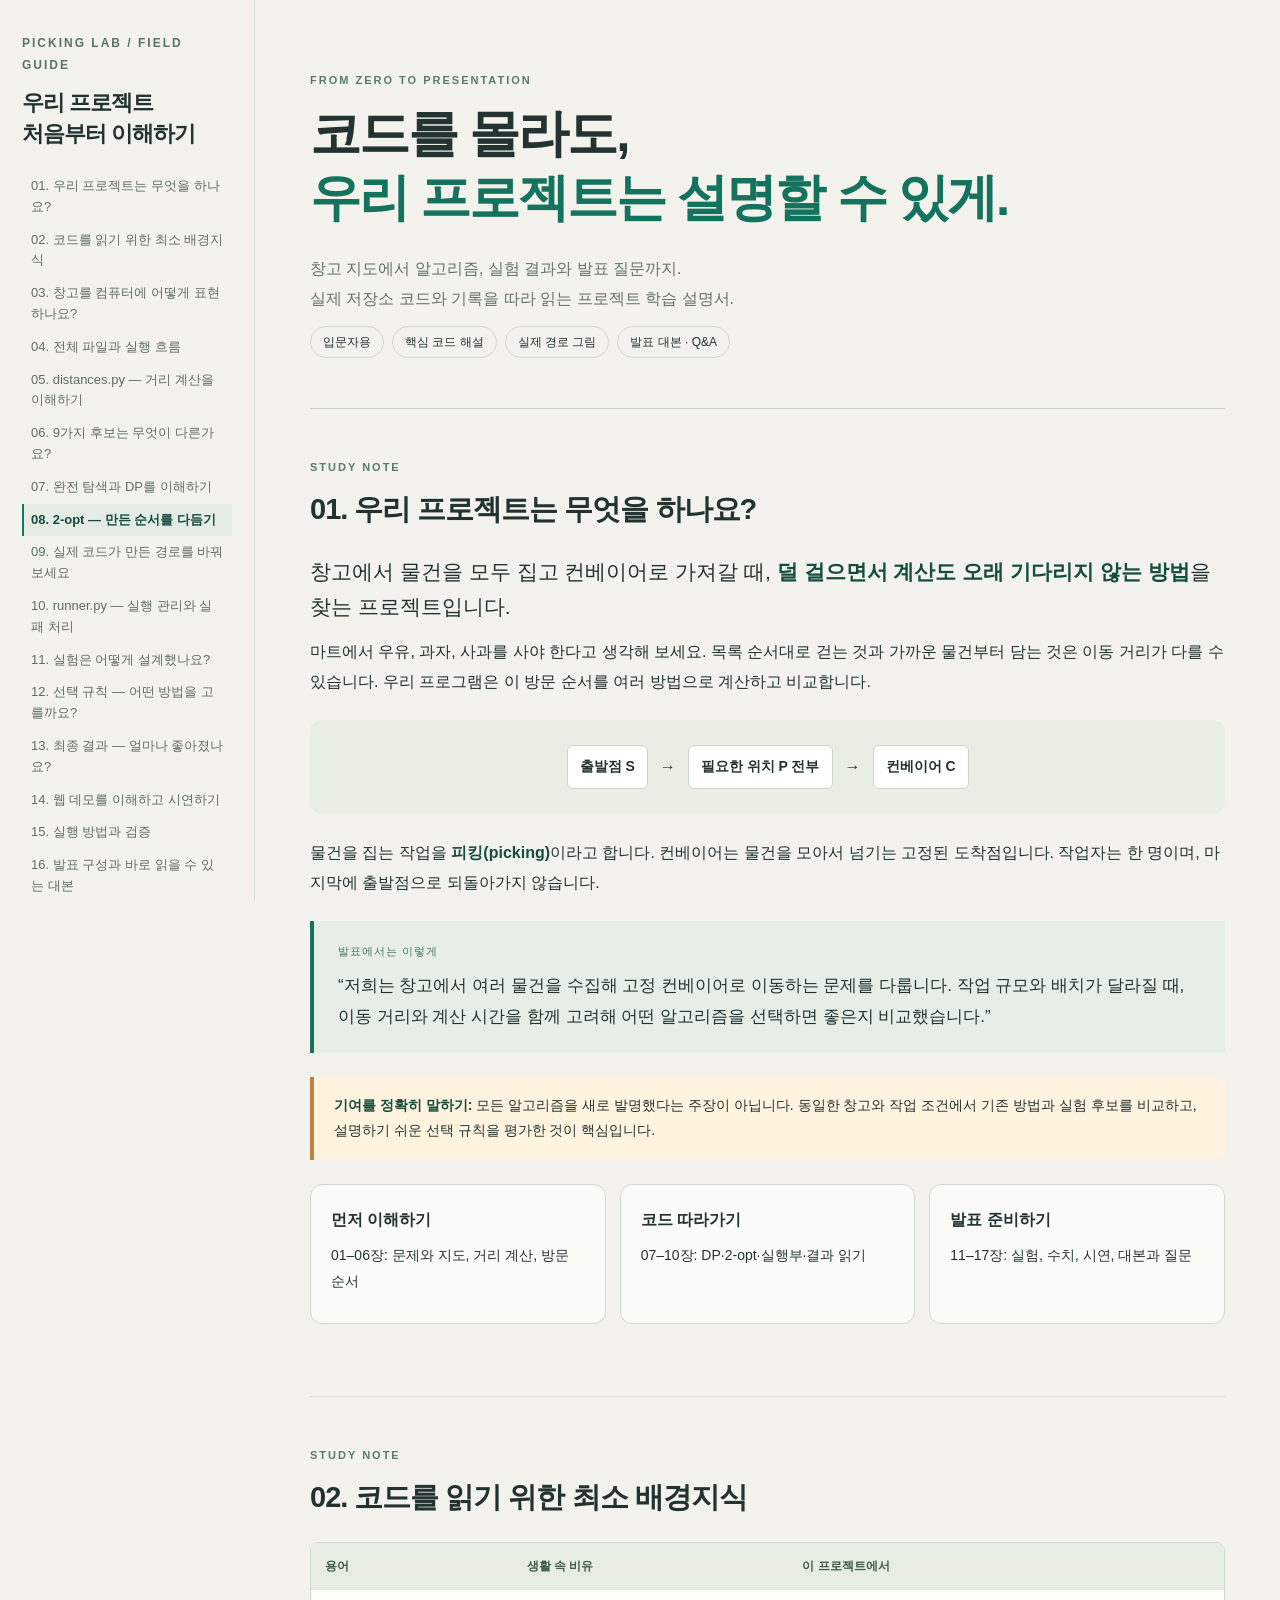
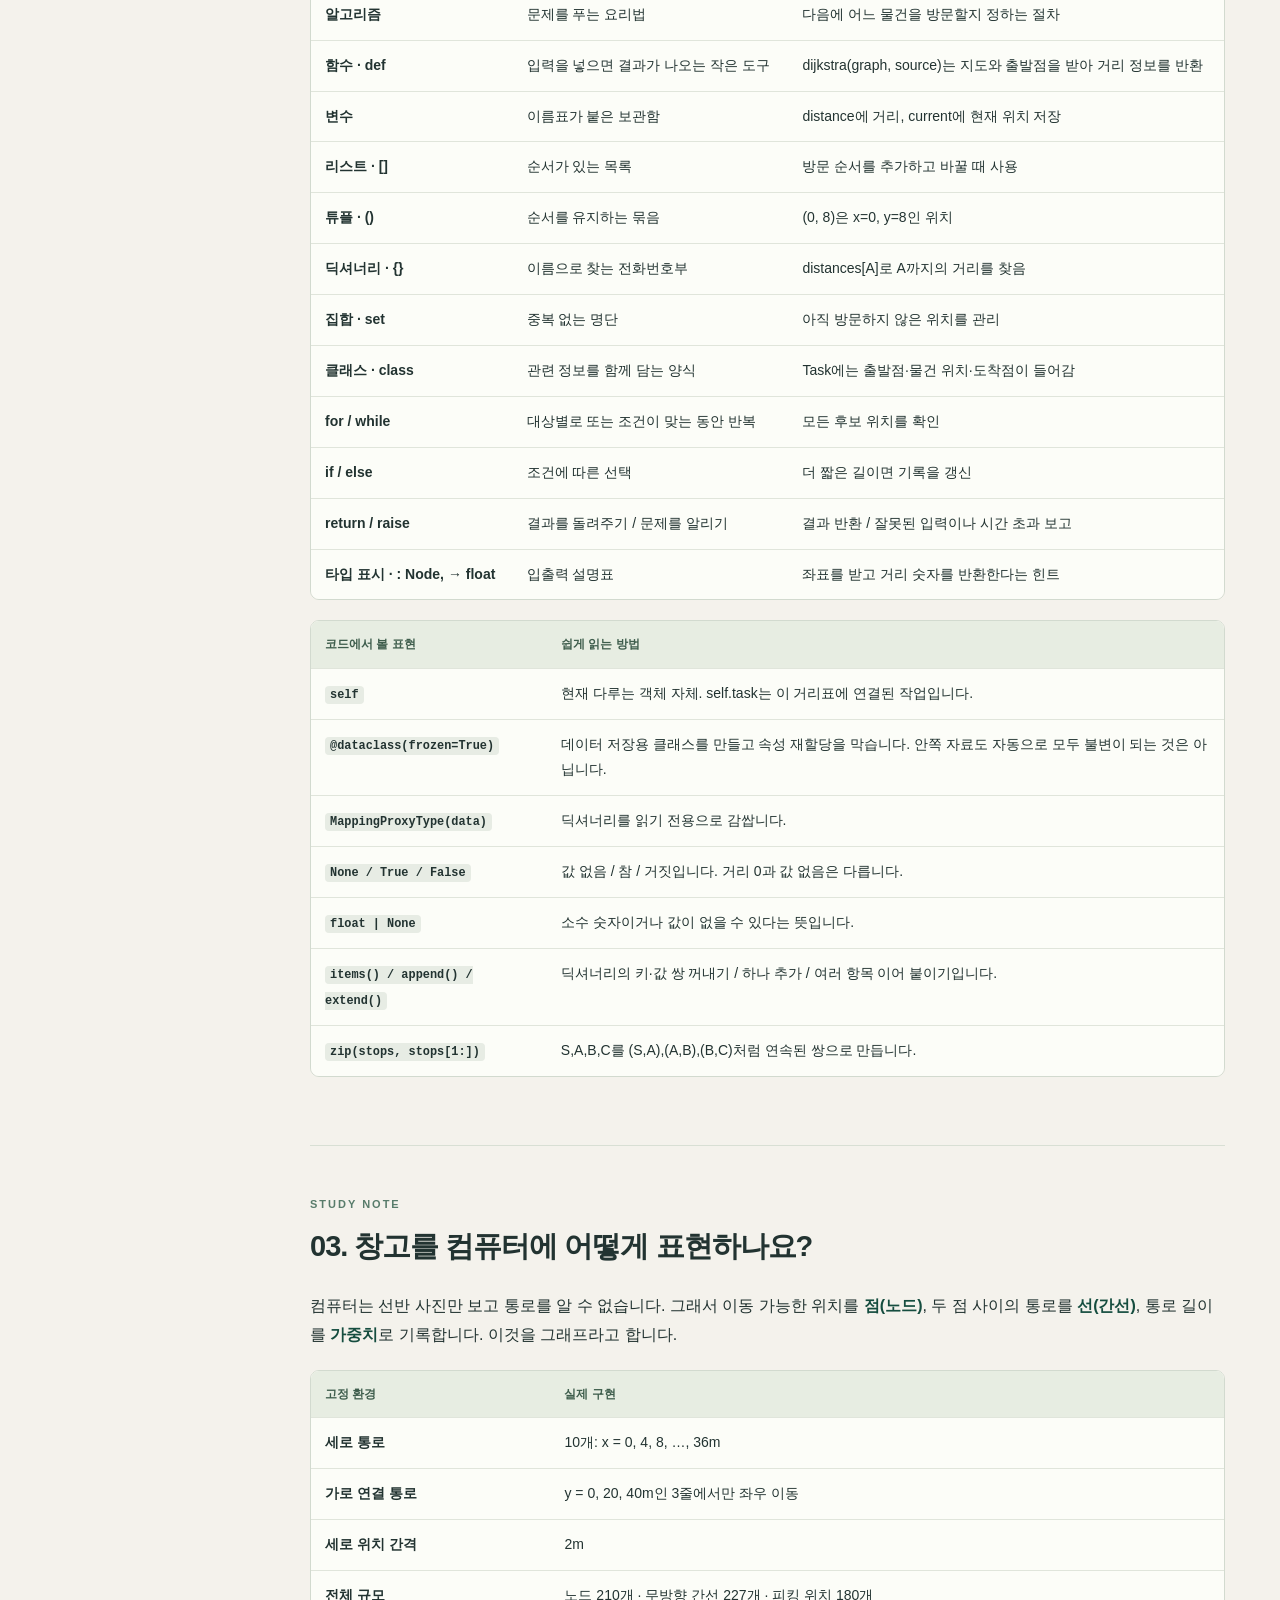
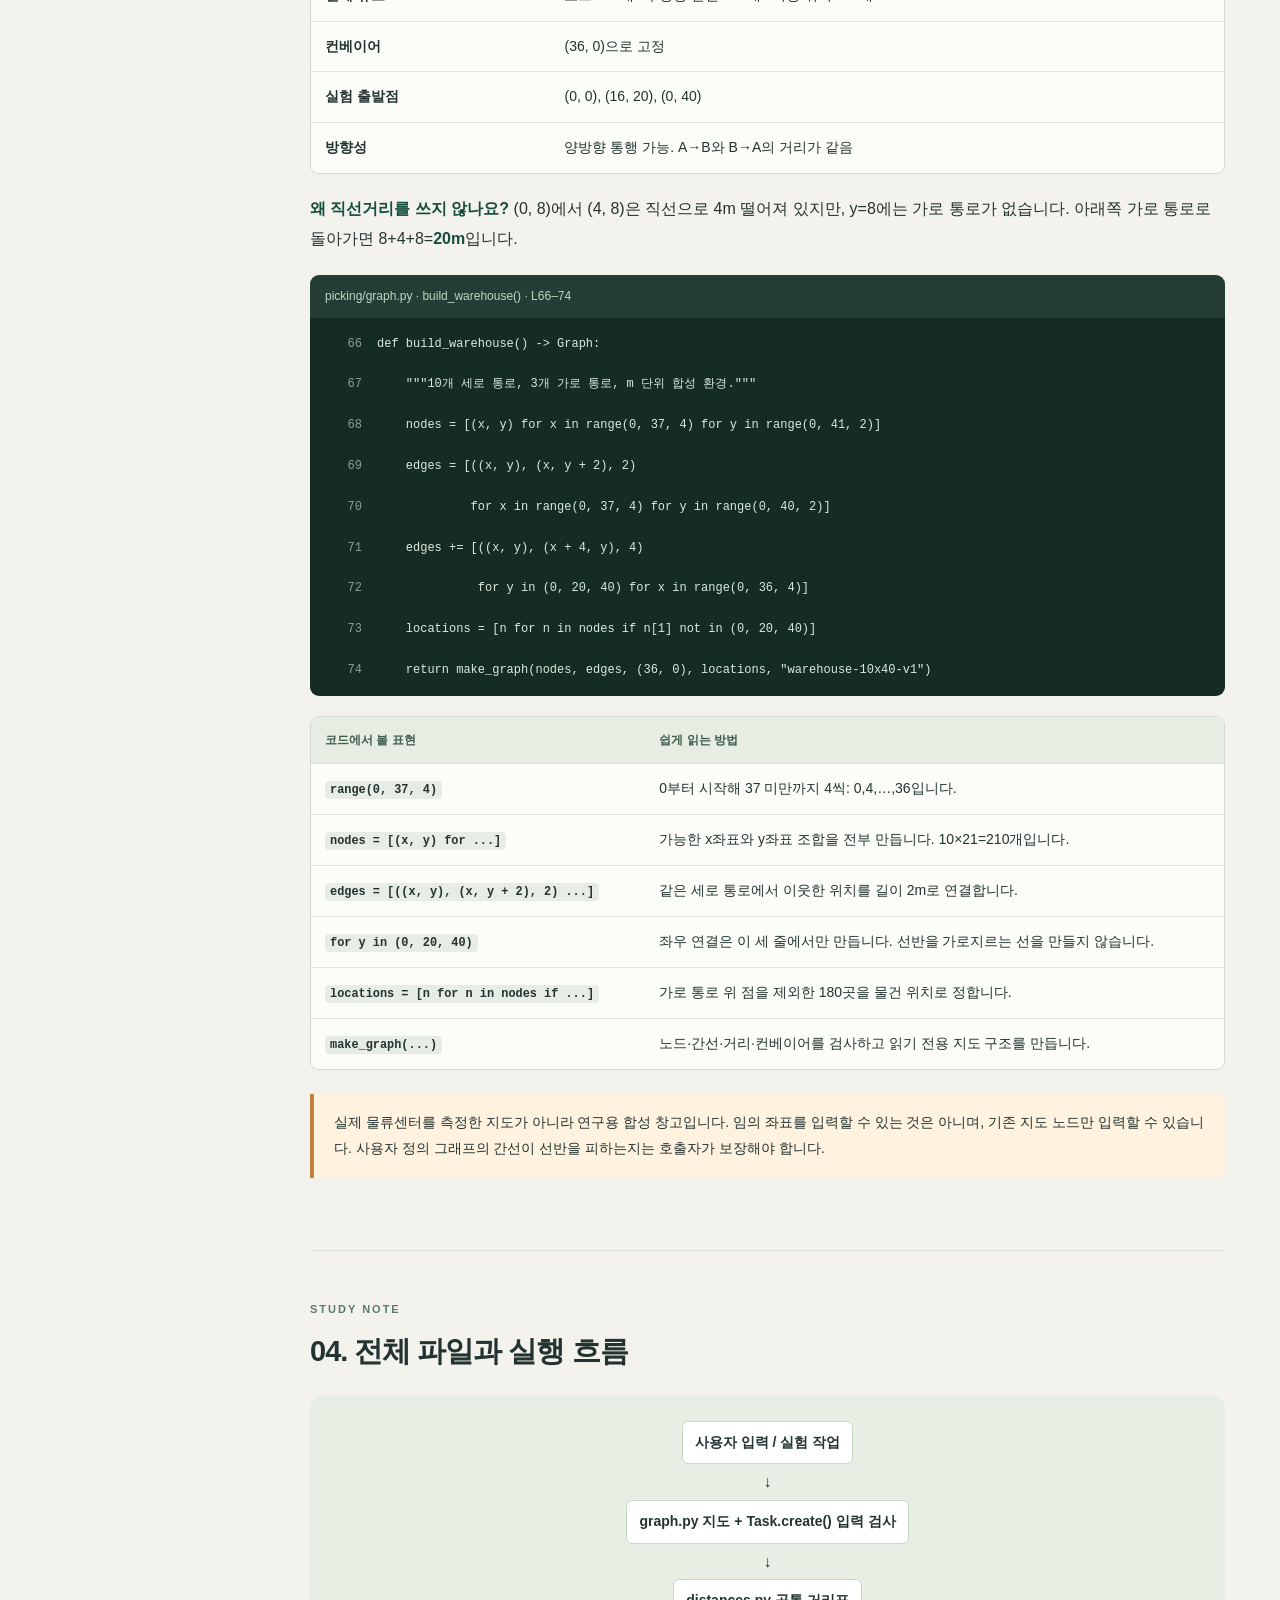
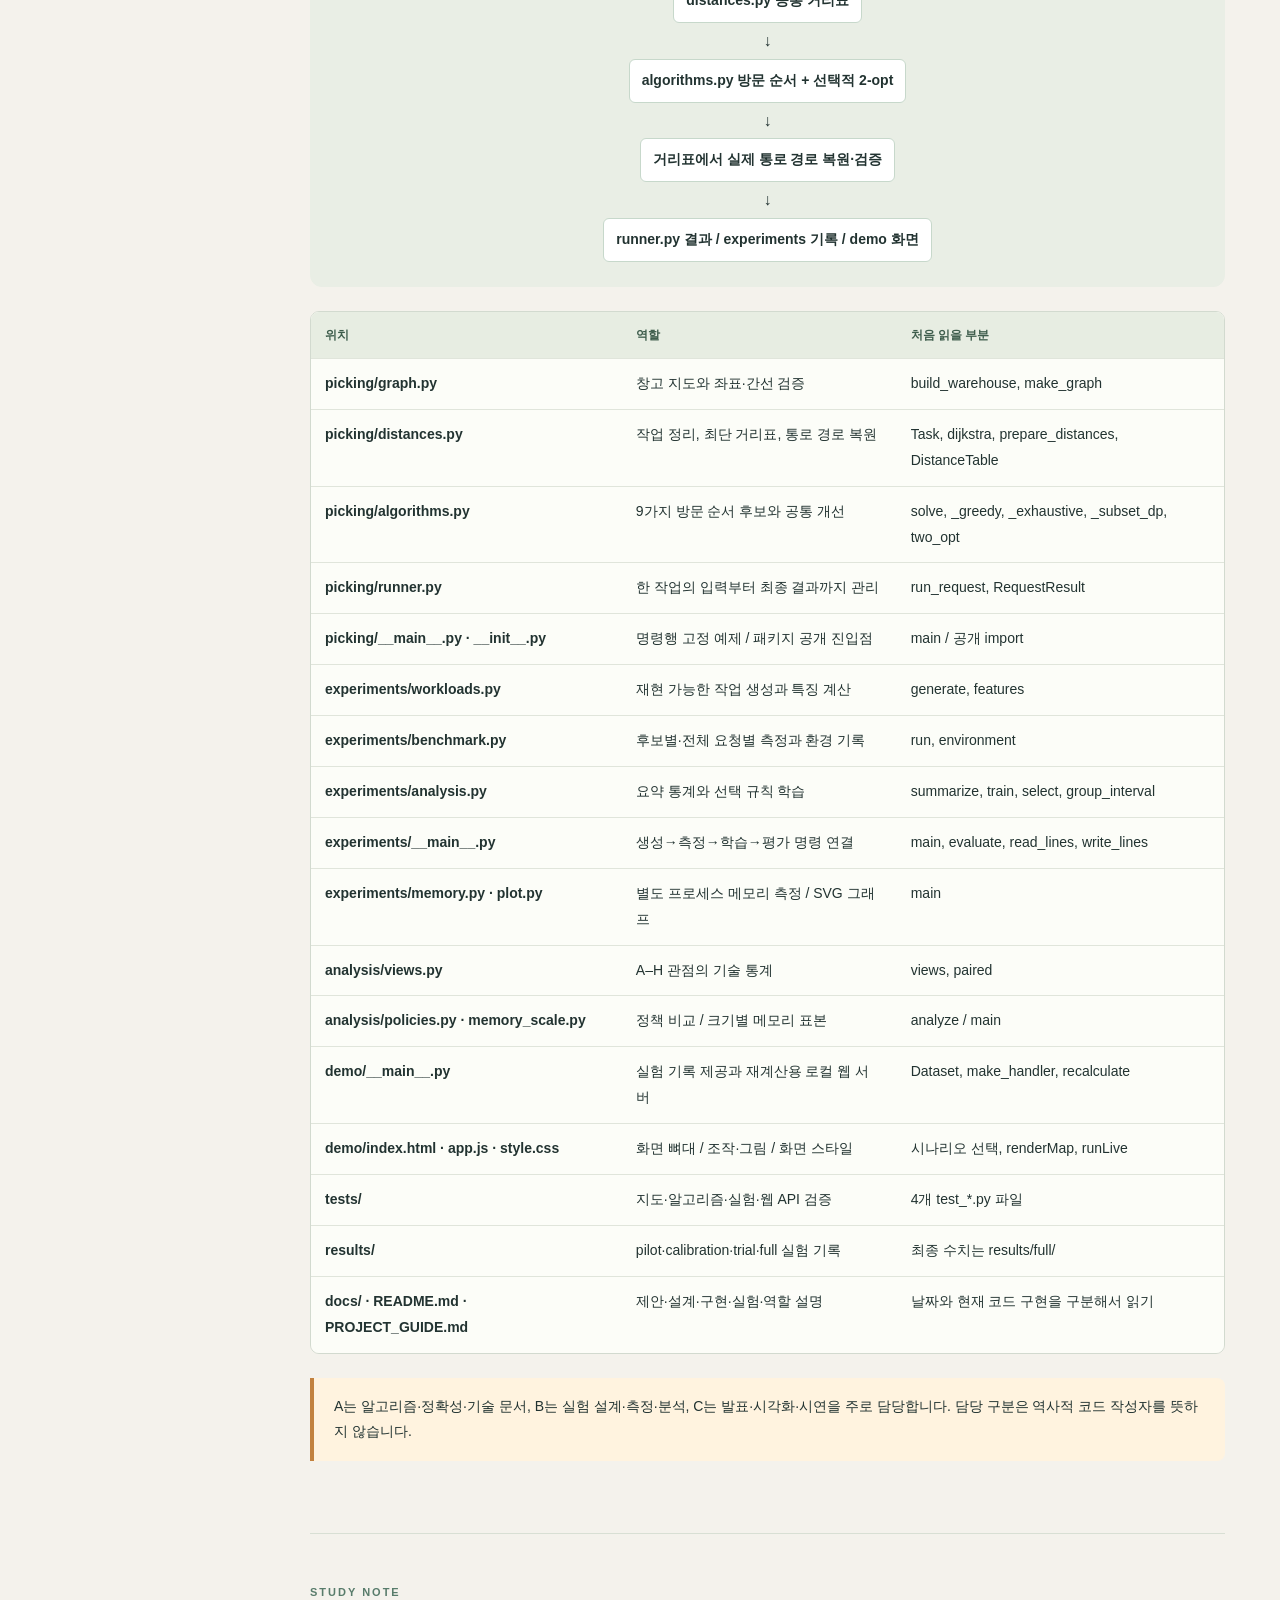
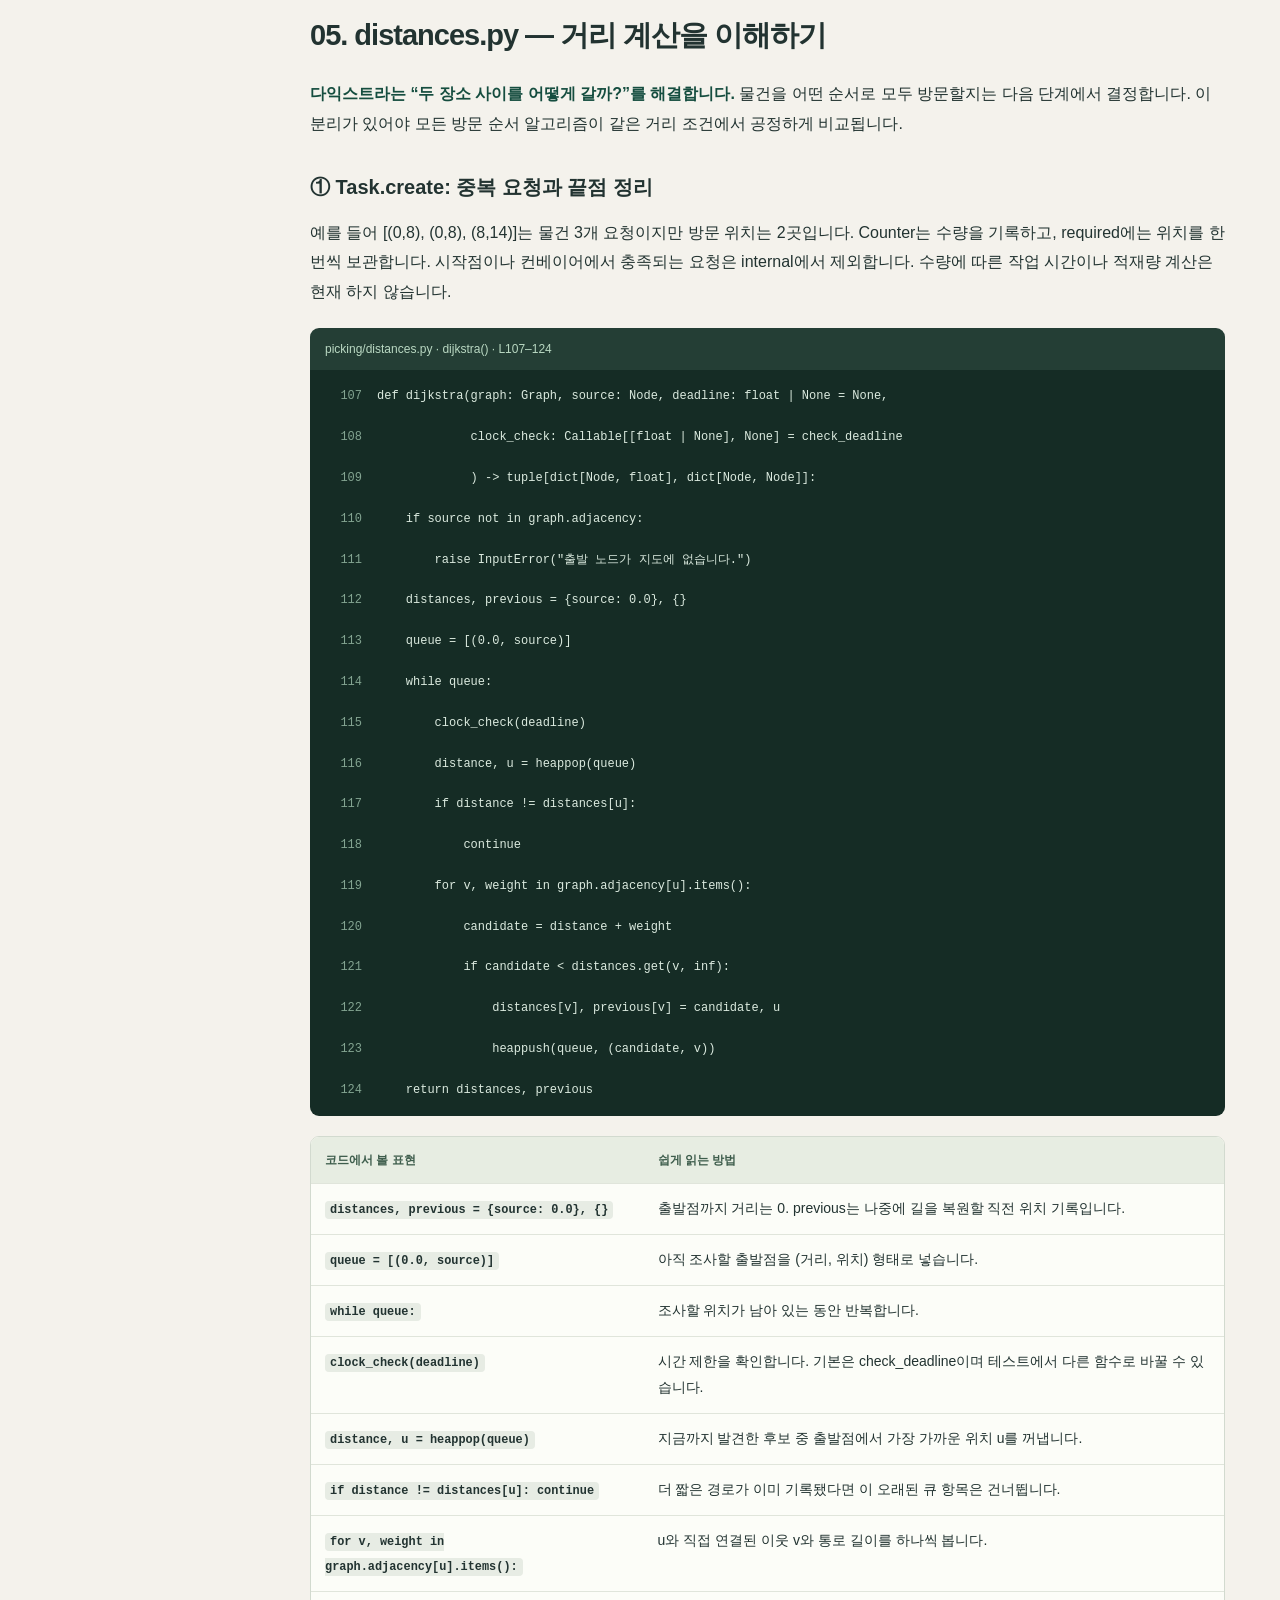
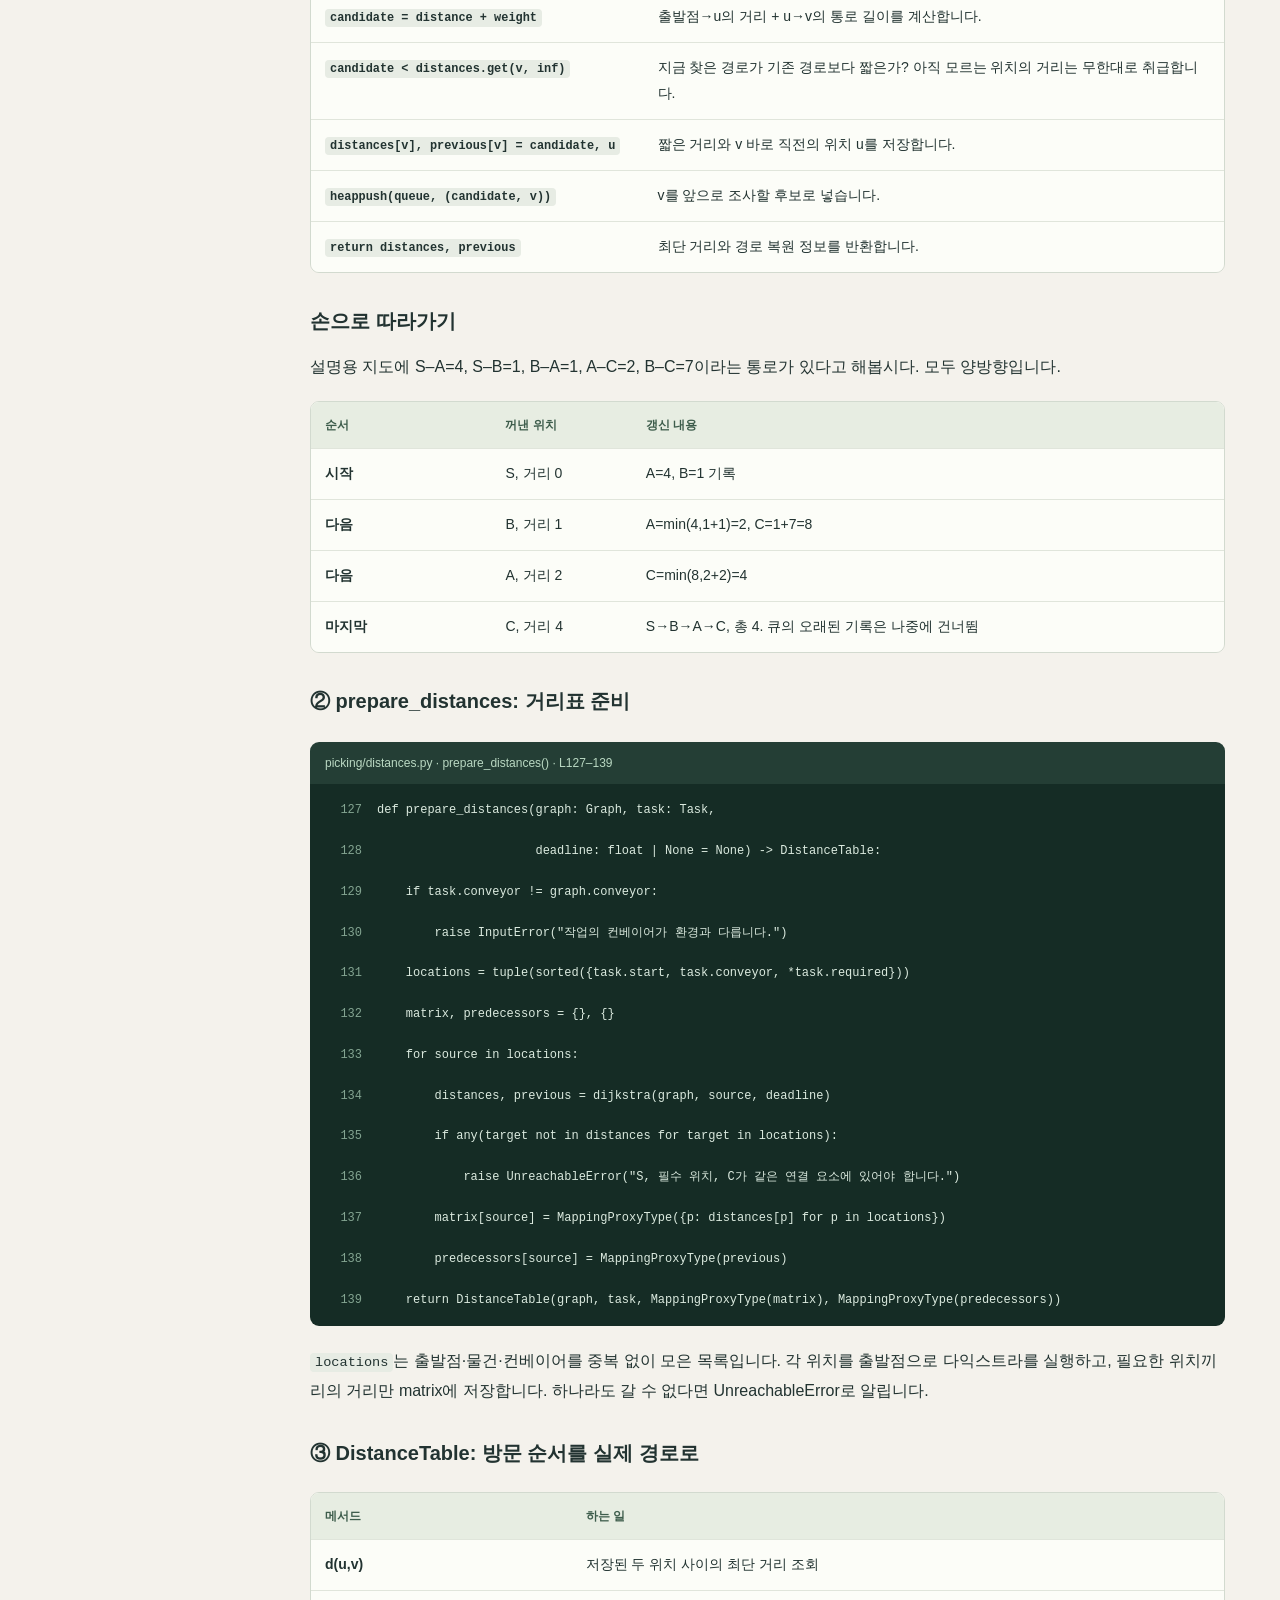
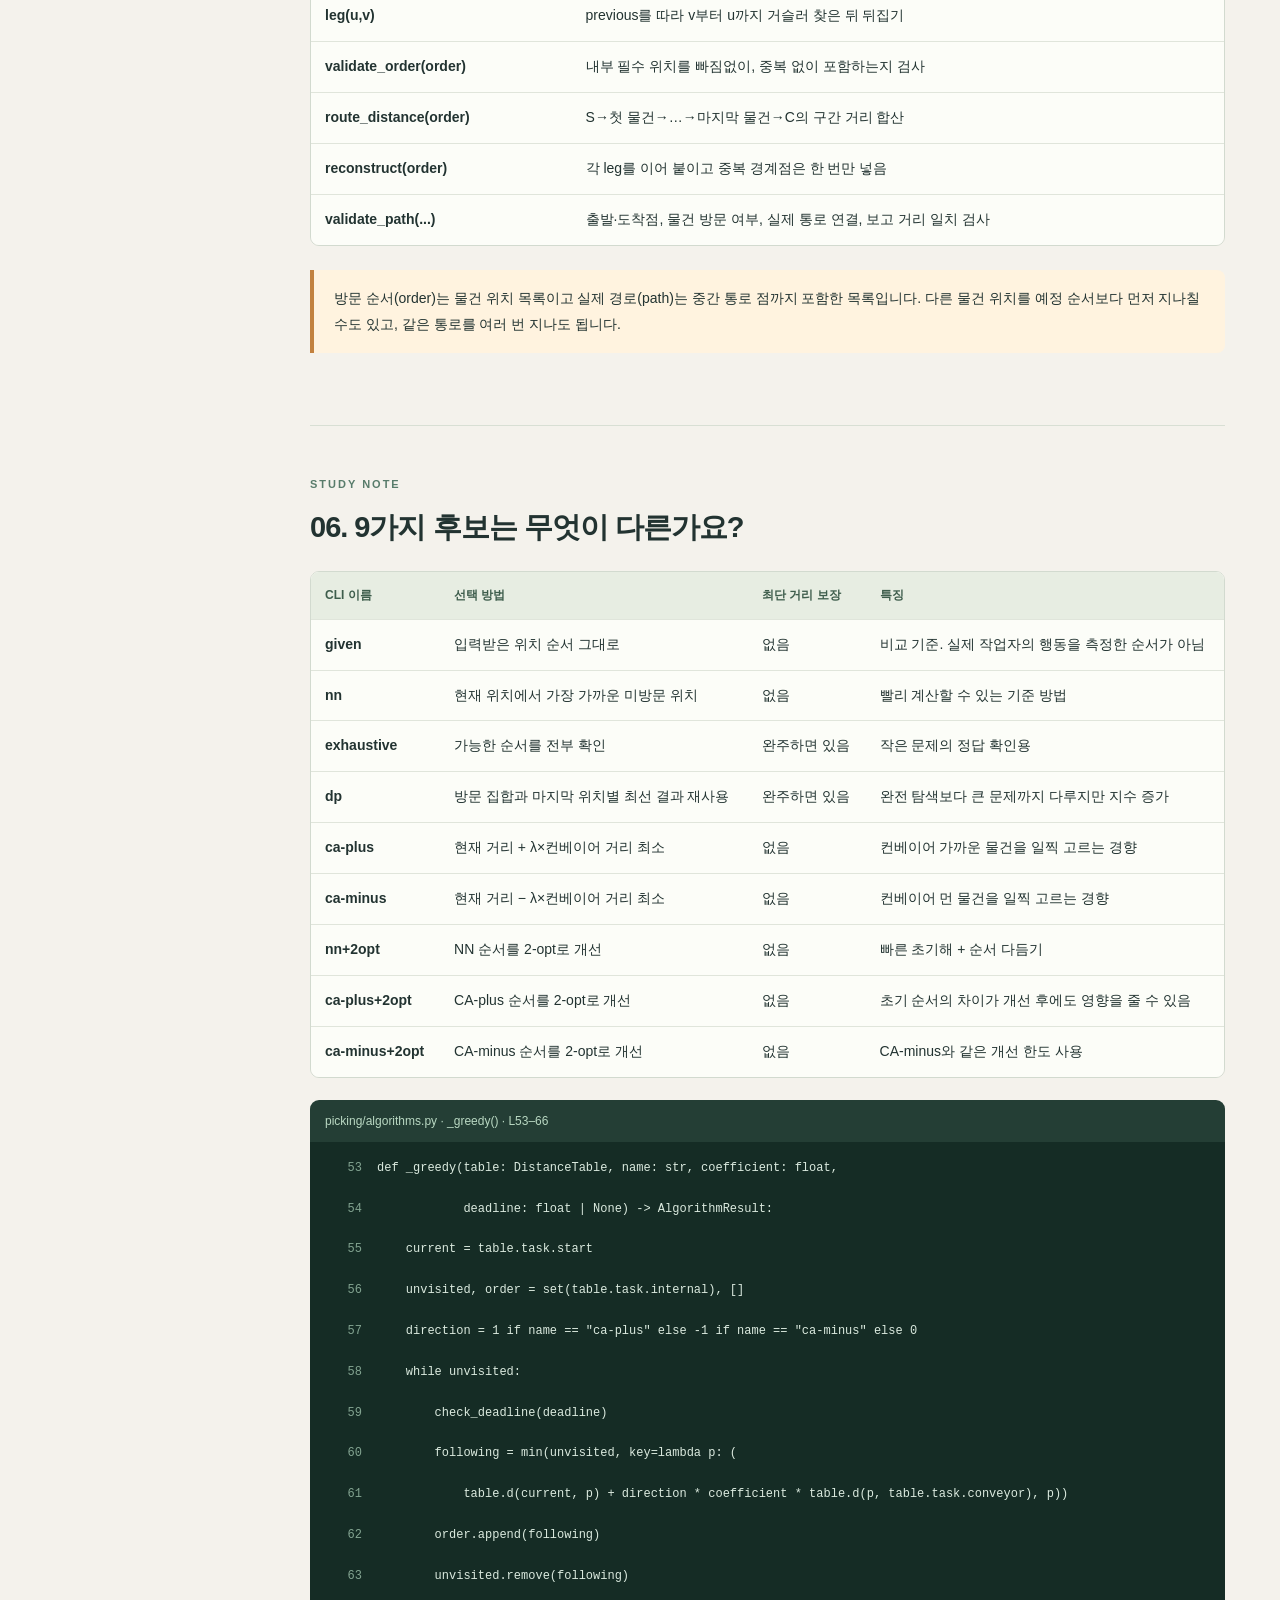
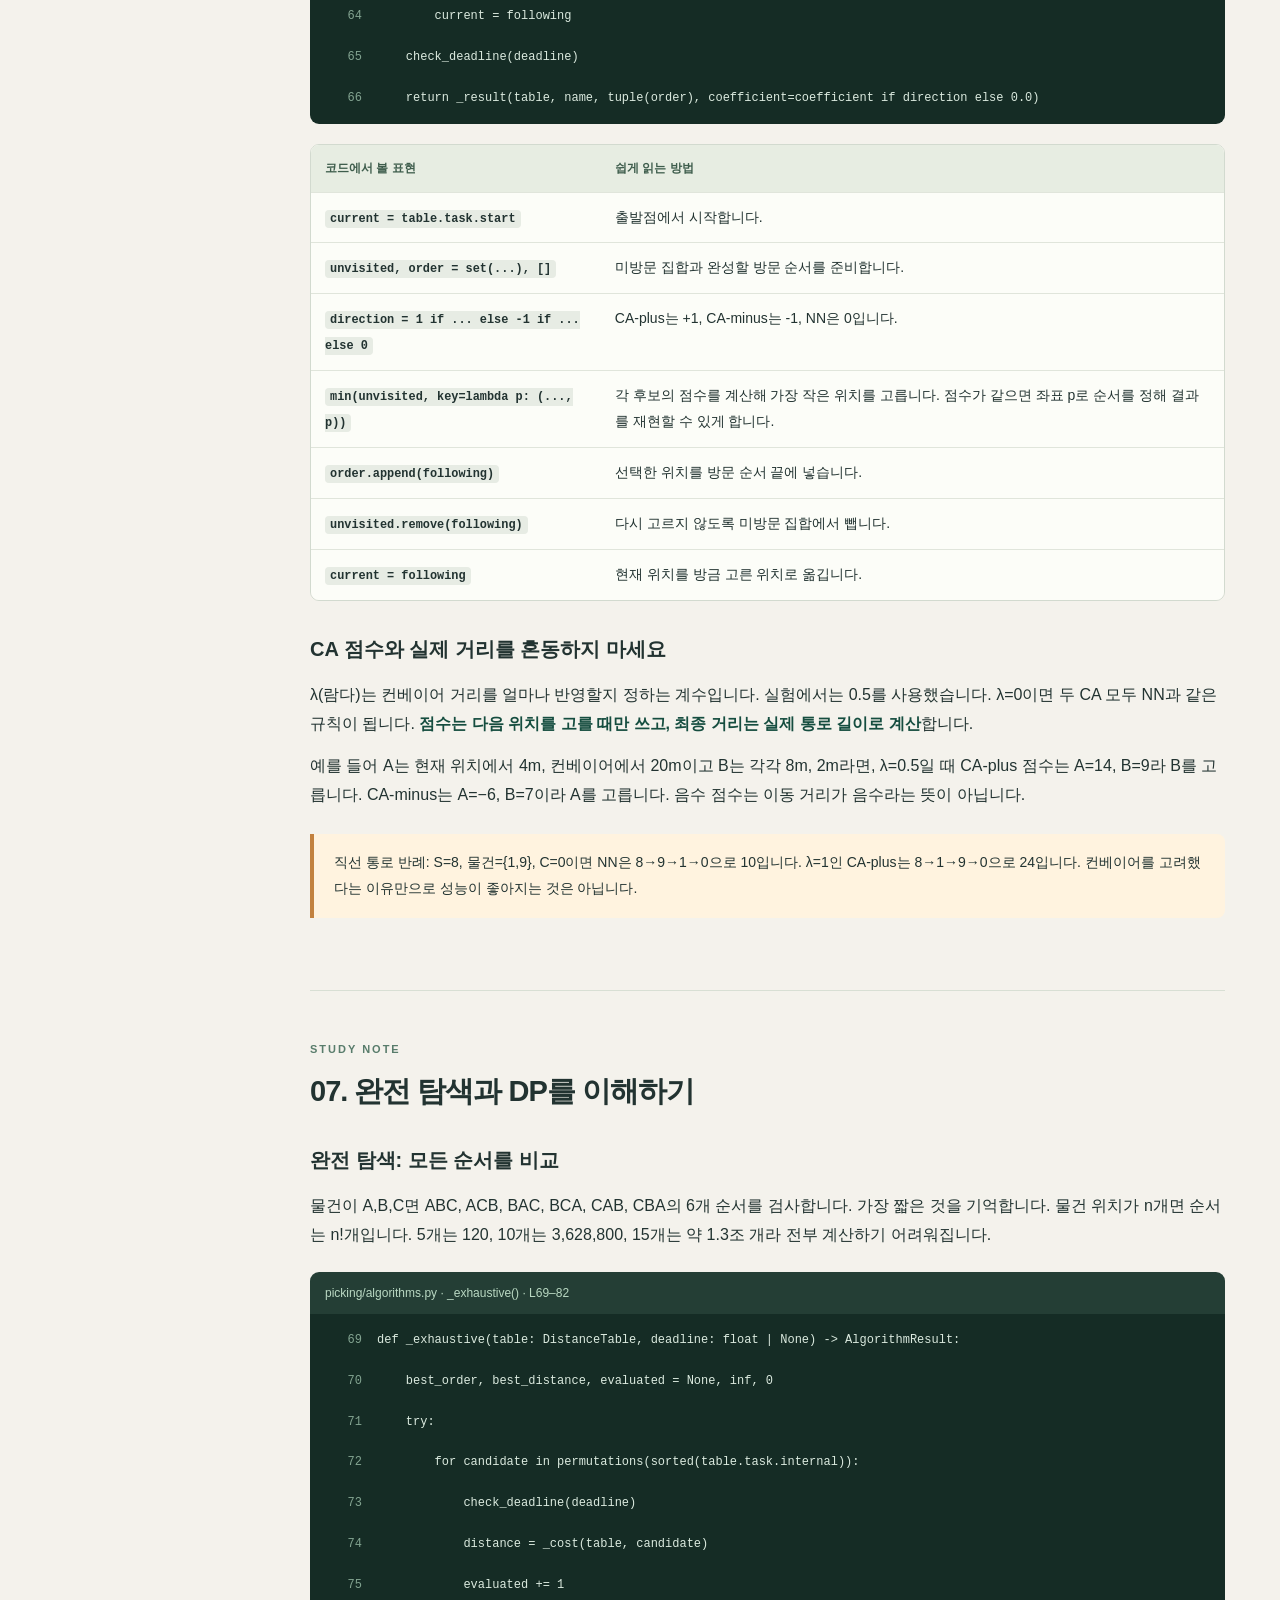
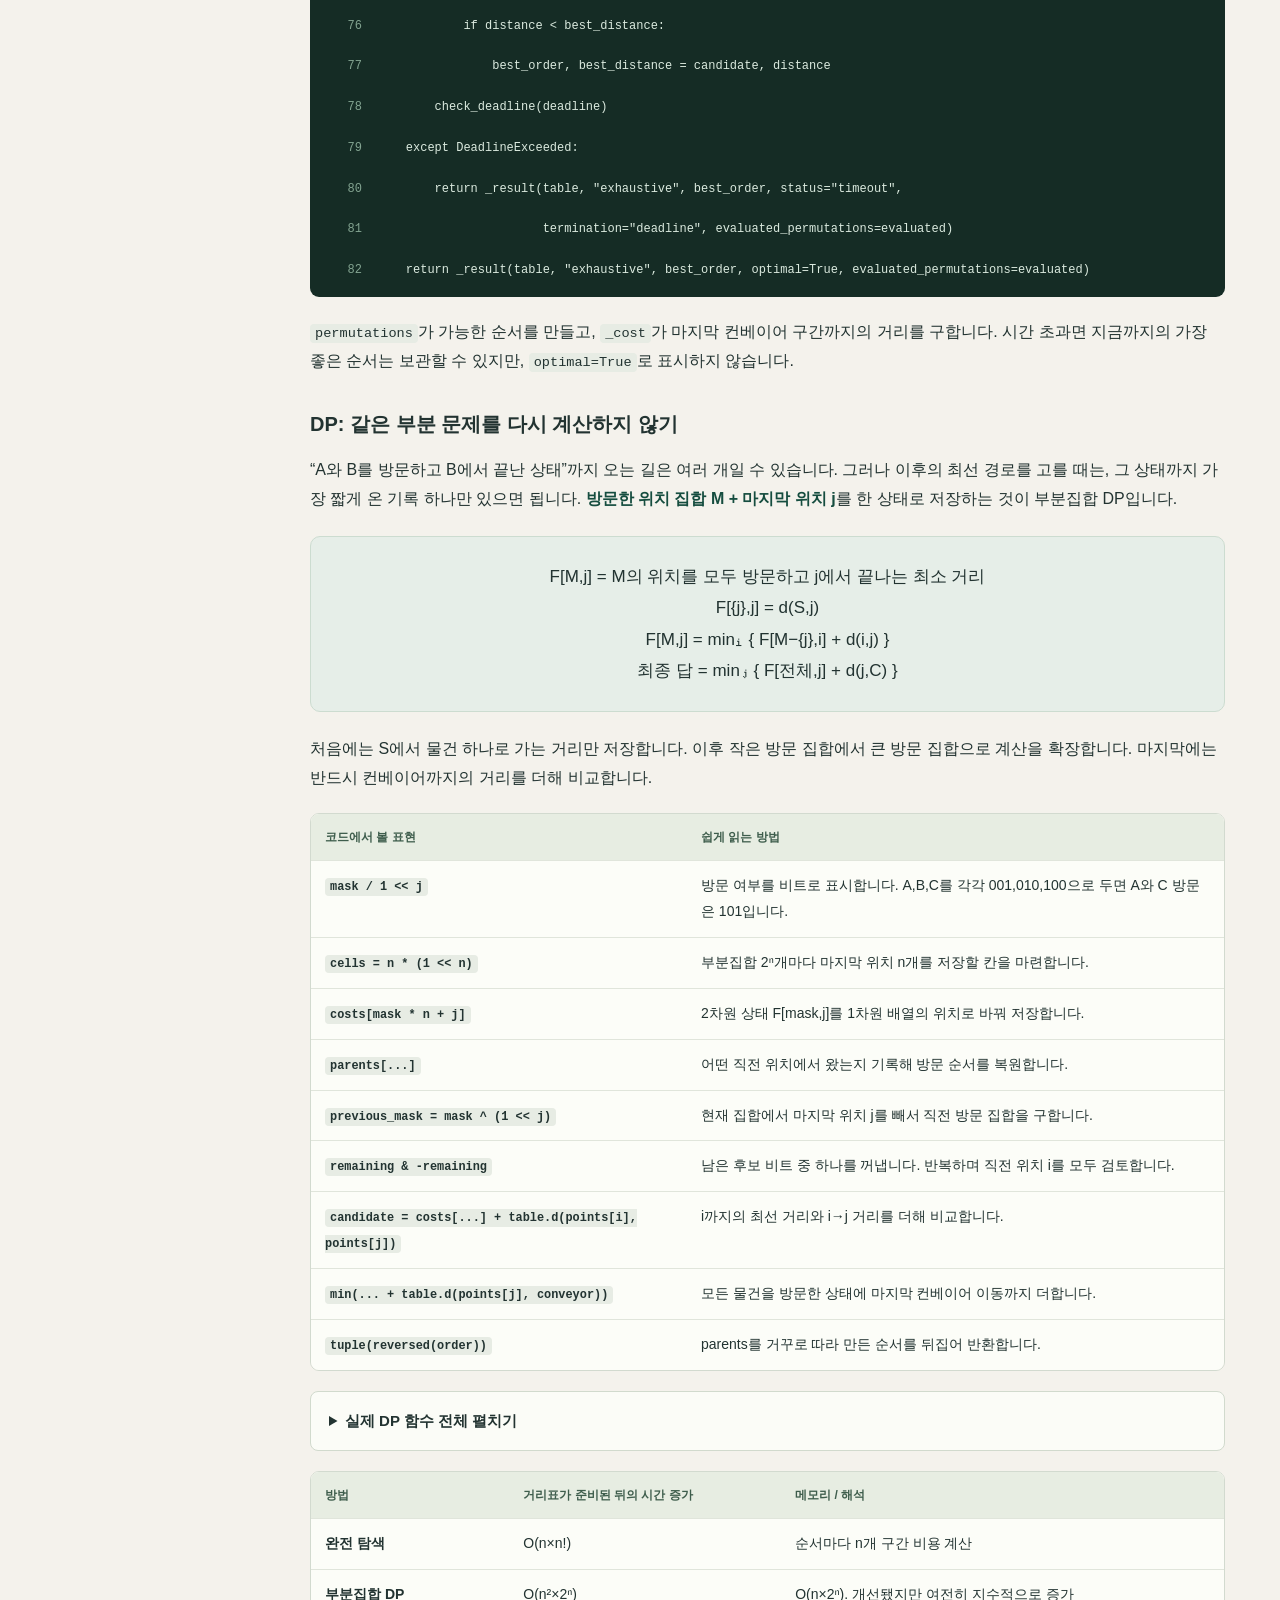
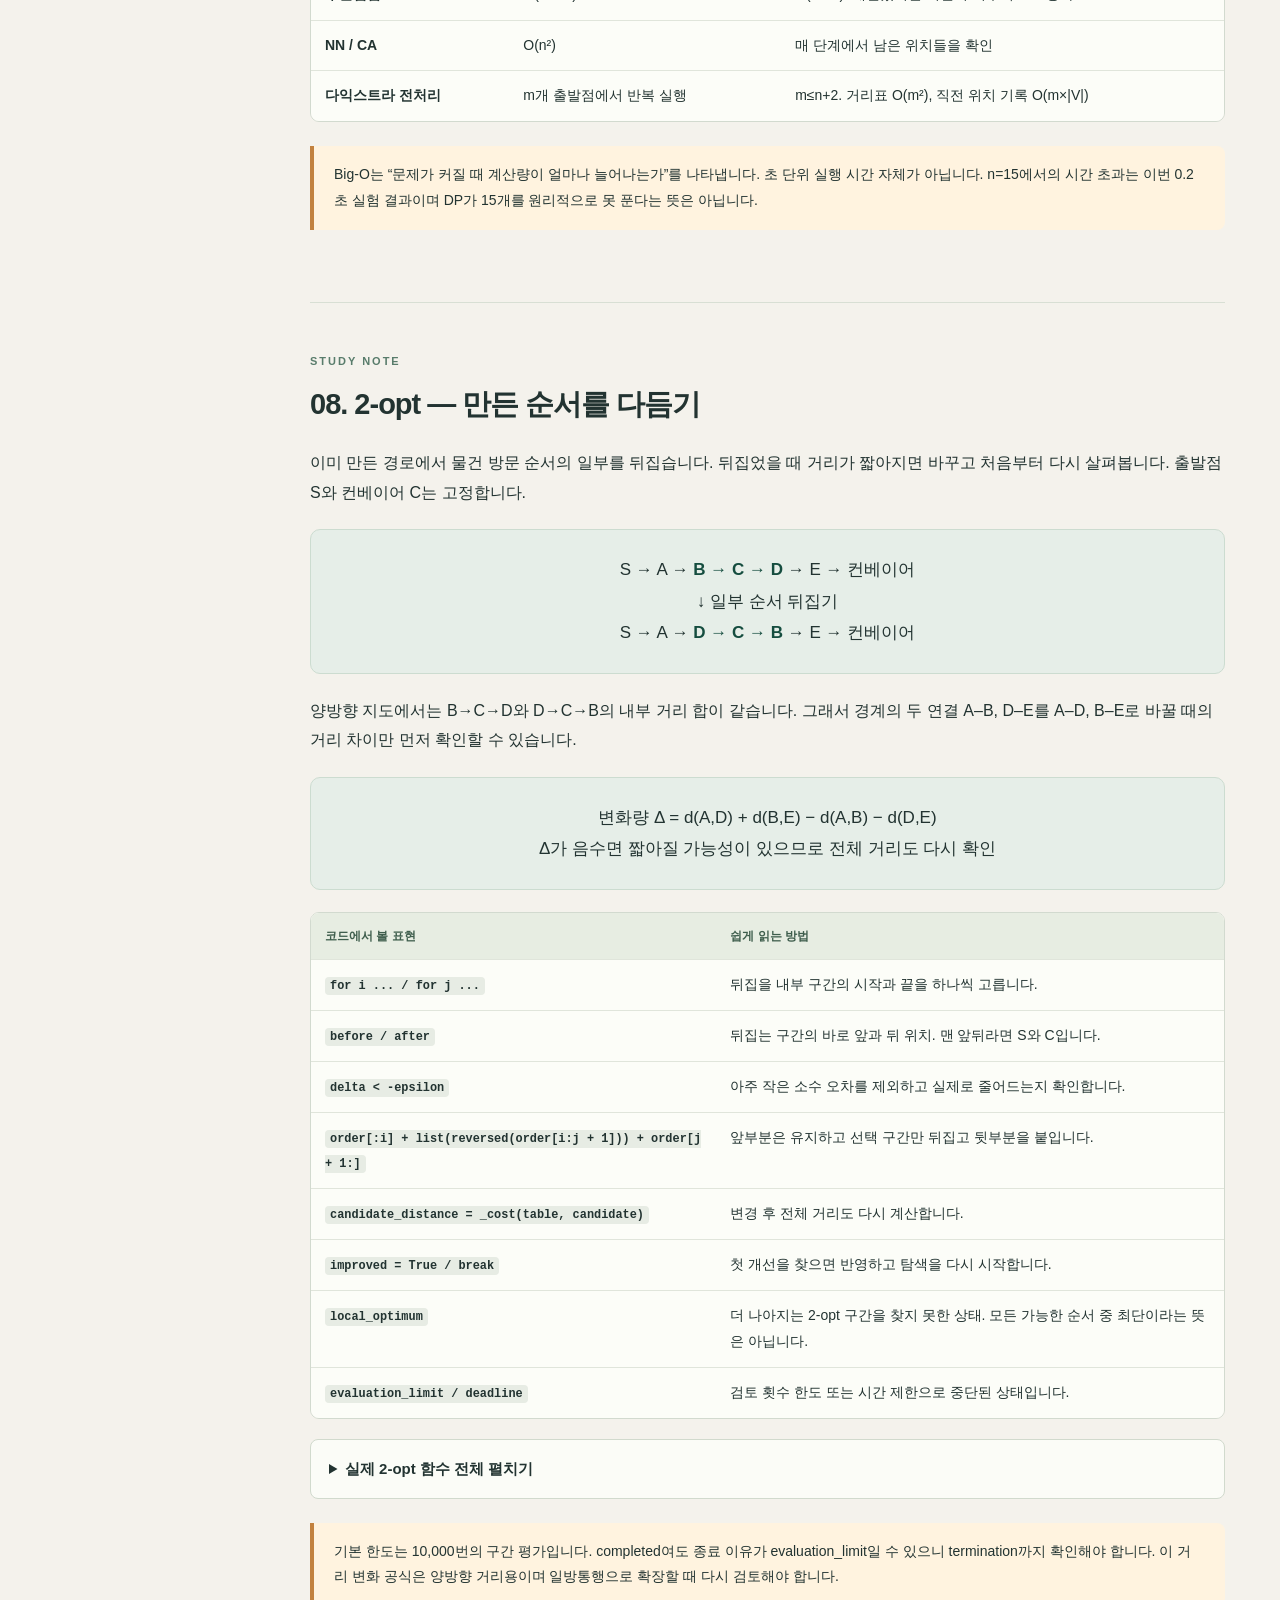
==== commit 25445826: "docs: clarify final results with paired outcomes and presentation flow" ====
--- a/docs/project-explained.html
+++ b/docs/project-explained.html
@@ -1,4 +1,4 @@
-<!doctype html><html lang="ko"><head><meta charset="utf-8"><meta name="viewport" content="width=device-width,initial-scale=1"><meta name="description" content="프로그래밍 입문자를 위한 창고 피킹 알고리즘 프로젝트 해설과 발표 준비 가이드"><title>우리 프로젝트 이해하기 | 창고 피킹 알고리즘</title><style>*{box-sizing:border-box}html{scroll-behavior:smooth;scroll-padding-top:30px}body{margin:0;background:#f4f2ec;color:#223331;font-family:-apple-system,BlinkMacSystemFont,"Apple SD Gothic Neo","Malgun Gothic",sans-serif;font-size:16px;line-height:1.85}a{color:#126758;text-underline-offset:4px}a:hover{color:#ab532c}button,input,select{font:inherit}button,select{border:1px solid #b9c8c1;background:white;border-radius:8px;padding:8px 12px;color:#223331}button{cursor:pointer}button:hover{background:#e4eee9}button:focus-visible,a:focus-visible,select:focus-visible,summary:focus-visible{outline:3px solid #ce7742;outline-offset:4px}.layout{display:grid;grid-template-columns:255px minmax(0,1fr);max-width:1500px;margin:auto}.sidebar{position:sticky;top:0;height:100vh;overflow:auto;padding:32px 22px;border-right:1px solid #d6ddd4}.brand{font-size:12px;letter-spacing:2px;color:#55756a;font-weight:800}.sidebar h2{font-size:22px;line-height:1.4;margin:12px 0 20px}.sidebar nav a{display:block;color:#5e6d65;font-size:13px;padding:6px 7px;text-decoration:none;border-left:2px solid transparent;line-height:1.6}.sidebar nav a.active{border-left-color:#16715d;background:#e5ece3;color:#174b3f;font-weight:700}.tools{display:flex;flex-wrap:wrap;gap:8px;margin-top:20px}.tools button{font-size:12px;padding:6px 9px}main{min-width:0;padding:0 55px 70px}.hero{padding:70px 0 50px;border-bottom:1px solid #cad5cc}.eyebrow{font-size:11px;font-weight:800;letter-spacing:2px;color:#587c6b;margin-bottom:12px}.hero h1{font-size:clamp(34px,4vw,56px);letter-spacing:-2px;line-height:1.25;margin:12px 0 24px}.hero h1 em{font-style:normal;color:#13735d}.hero p{max-width:680px;color:#63736b}.tags{display:flex;gap:8px;flex-wrap:wrap}.tags span{font-size:12px;border:1px solid #ced9cf;border-radius:30px;padding:4px 12px}.chapter{padding:48px 0;border-bottom:1px solid #d8dfd4;scroll-margin-top:20px}h2{font-size:29px;letter-spacing:-1px;line-height:1.4;margin:0 0 24px}h3{font-size:20px;margin:30px 0 12px}.lead{font-size:21px;line-height:1.7}.small,.source{font-size:12px;color:#62756b;overflow-wrap:anywhere}.source{padding-top:10px}.flow{display:flex;gap:12px;align-items:center;justify-content:center;flex-wrap:wrap;padding:25px 12px;background:#e9eee5;border-radius:12px;margin:24px 0}.flow b{padding:8px 12px;background:white;border:1px solid #c7d8cb;border-radius:6px;font-size:14px}.vertical{flex-direction:column;gap:3px}.cards{display:grid;grid-template-columns:repeat(3,minmax(0,1fr));gap:14px;margin:24px 0}.cards article{padding:20px;border:1px solid #d1dace;background:#fafbf6;border-radius:12px}.cards p{font-size:14px;margin:8px 0}.cards b{display:block}.stat{display:block;font-size:32px;font-weight:800;color:#17745b;letter-spacing:-1px}.note{background:#fff3df;border-left:4px solid #c2813e;padding:16px 20px;margin:24px 0;font-size:14px;border-radius:0 8px 8px 0}blockquote{margin:24px 0;padding:20px 24px;border-left:4px solid #16715d;background:#e6eee6;font-size:17px}blockquote span{display:block;font-size:11px;letter-spacing:1px;color:#4a7561;margin-bottom:8px}p{margin:12px 0}strong{color:#154d3f}.table-wrap{overflow-x:auto;margin:20px 0;border:1px solid #d2dacf;border-radius:9px}table{border-collapse:collapse;width:100%;font-size:14px;background:#fcfdf8}th,td{text-align:left;vertical-align:top;padding:12px 14px;border-bottom:1px solid #e0e5db}th{background:#e7ede2;color:#3e5d4c;font-size:12px}tr:last-child td{border-bottom:0}td:first-child{font-weight:650;min-width:110px}td code{overflow-wrap:anywhere;white-space:normal}code{font-family:ui-monospace,SFMono-Regular,Consolas,monospace;font-size:.85em;background:#e7ece4;padding:2px 5px;border-radius:4px}.code-title{font-size:12px;background:#243e35;color:#b9d8c2;padding:10px 15px;border-radius:9px 9px 0 0;margin-top:22px}pre{background:#152c25;color:#dbeadf;overflow:auto;padding:16px 18px;margin:0 0 20px;border-radius:0 0 9px 9px;line-height:1.7;font-size:12px;tab-size:4}pre code{background:none;color:inherit;padding:0;font-size:inherit;display:block}.line{display:block;min-height:1.7em;white-space:pre}.line i{display:inline-block;min-width:34px;margin-right:15px;text-align:right;font-style:normal;color:#83a491;user-select:none}.formula{padding:24px;background:#e6eee8;border:1px solid #ccdcd0;border-radius:10px;text-align:center;font-size:17px;margin:22px 0;overflow-wrap:anywhere}details{border:1px solid #d1dacd;border-radius:8px;background:#fbfcf7;margin:12px 0}summary{cursor:pointer;padding:15px 18px;font-size:15px;font-weight:650}details>p{padding:0 18px 12px}details>pre{margin:0;border-radius:0 0 8px 8px;max-height:650px}.source-file>pre{max-height:650px}details>.code-title{margin:0;border-radius:0}.interactive{display:grid;grid-template-columns:minmax(0,.8fr) minmax(0,1fr);gap:25px;background:#fafcf7;border:1px solid #cedbce;border-radius:12px;padding:24px}.interactive svg{width:100%;height:auto;max-height:540px;background:#edf2e8;border-radius:10px}.interactive label{display:block;font-size:13px;margin:8px 0}.bigmetric{font-size:32px;font-weight:800;color:#146e56;line-height:1.4;margin:20px 0}input[type=range]{width:100%;accent-color:#16715d;cursor:pointer}select{max-width:100%}footer{font-size:12px;color:#63766a;margin-top:40px}.progress{position:fixed;top:0;left:0;height:3px;background:#1c8264;z-index:20;width:0}.skip{position:absolute;left:-9999px}.skip:focus{left:20px;top:10px;background:white;z-index:50;padding:10px}.present .sidebar{display:none}.present .layout{display:block;max-width:1100px}.present .chapter{min-height:90vh;font-size:19px}.present .chapter h2{font-size:36px}.present main{padding-top:40px}.exit-present{display:none;position:fixed;right:18px;top:16px;z-index:30}.present .exit-present{display:block}@media(max-width:1000px){.layout{grid-template-columns:210px minmax(0,1fr)}main{padding:0 28px 50px}.sidebar{padding:25px 13px}.cards{grid-template-columns:1fr}.interactive{grid-template-columns:1fr}}@media(max-width:700px){.layout{display:block}.sidebar{position:relative;height:auto;border-right:0;border-bottom:1px solid #d6ddd4;padding:20px}.sidebar h2{margin:8px 0}.sidebar nav{display:flex;overflow:auto;gap:6px}.sidebar nav a{white-space:nowrap;border:1px solid #d4dfd1;border-radius:6px}.tools{margin-top:12px}main{padding:0 18px 40px}.hero{padding:35px 0}.chapter{padding:35px 0}h2{font-size:25px}.lead{font-size:19px}td,th{padding:10px;font-size:12px}pre{font-size:11px;padding:12px}.interactive{padding:14px}}@media(prefers-reduced-motion:reduce){html{scroll-behavior:auto}}@media print{body{background:white;color:black;font-size:11pt}.layout{display:block}.sidebar,.tools,.exit-present,.progress,.skip{display:none!important}main{padding:0}.hero{padding:0 0 20px}.hero h1{font-size:28pt}.chapter{padding:20px 0;min-height:0!important;break-inside:auto}h2{font-size:20pt;break-after:avoid}.cards{grid-template-columns:repeat(3,1fr)}pre{white-space:pre-wrap;font-size:8pt;color:#111;background:#eee;max-height:none!important}.line{white-space:pre-wrap}.source-file{break-before:page}.table-wrap{overflow:visible}th,td{font-size:9pt}a{color:inherit}.note,blockquote{break-inside:avoid}details{break-inside:auto}.interactive{grid-template-columns:1fr 1fr}}</style></head><body><a class="skip" href="#content">본문으로 이동</a><div class="progress" aria-hidden="true"></div><button class="exit-present" data-present>학습 화면으로 · Esc</button><div class="layout"><aside class="sidebar"><div class="brand">PICKING LAB / FIELD GUIDE</div><h2>우리 프로젝트<br>처음부터 이해하기</h2><nav aria-label="학습 목차"><a href="#start">01. 우리 프로젝트는 무엇을 하나요?</a><a href="#basics">02. 코드를 읽기 위한 최소 배경지식</a><a href="#map">03. 창고를 컴퓨터에 어떻게 표현하나요?</a><a href="#architecture">04. 전체 파일과 실행 흐름</a><a href="#distance">05. distances.py — 거리 계산을 이해하기</a><a href="#algorithms">06. 9가지 후보는 무엇이 다른가요?</a><a href="#dp">07. 완전 탐색과 DP를 이해하기</a><a href="#twoopt">08. 2-opt — 만든 순서를 다듬기</a><a href="#interactive">09. 실제 코드가 만든 경로를 바꿔 보세요</a><a href="#runner">10. runner.py — 실행 관리와 실패 처리</a><a href="#experiment">11. 실험은 어떻게 설계했나요?</a><a href="#selector">12. 선택 규칙 — 어떤 방법을 고를까요?</a><a href="#results">13. 발표에 쓸 수 있는 실제 결과</a><a href="#demo">14. 웹 데모를 이해하고 시연하기</a><a href="#run">15. 실행 방법과 검증</a><a href="#presentation">16. 발표 구성과 바로 읽을 수 있는 대본</a><a href="#questions">17. 예상 질문과 이해 확인</a><a href="#sources">18. 원본 코드와 근거 자료</a></nav><div class="tools"><button data-present>넓게 보기</button><button id="print">인쇄 / PDF</button><button id="expand">모두 펼치기</button></div><p class="small">인터넷 없이 열리는 단일 HTML<br>2026.11.08 코드 확인 기준</p></aside><main id="content"><header class="hero"><div class="eyebrow">FROM ZERO TO PRESENTATION</div><h1>코드를 몰라도,<br><em>우리 프로젝트는 설명할 수 있게.</em></h1><p>창고 지도에서 알고리즘, 실험 결과와 발표 질문까지.<br>실제 저장소 코드와 기록을 따라 읽는 프로젝트 학습 설명서.</p><div class="tags"><span>입문자용</span><span>핵심 코드 해설</span><span>실제 경로 그림</span><span>발표 대본 · Q&A</span></div></header><section id="start" class="chapter"><div class="eyebrow">STUDY NOTE</div><h2>01. 우리 프로젝트는 무엇을 하나요?</h2><p class="lead">창고에서 물건을 모두 집고 컨베이어로 가져갈 때, <strong>덜 걸으면서 계산도 오래 기다리지 않는 방법</strong>을 찾는 프로젝트입니다.</p><p>마트에서 우유, 과자, 사과를 사야 한다고 생각해 보세요. 목록 순서대로 걷는 것과 가까운 물건부터 담는 것은 이동 거리가 다를 수 있습니다. 우리 프로그램은 이 방문 순서를 여러 방법으로 계산하고 비교합니다.</p><div class="flow"><b>출발점 S</b><span>→</span><b>필요한 위치 P 전부</b><span>→</span><b>컨베이어 C</b></div><p>물건을 집는 작업을 <strong>피킹(picking)</strong>이라고 합니다. 컨베이어는 물건을 모아서 넘기는 고정된 도착점입니다. 작업자는 한 명이며, 마지막에 출발점으로 되돌아가지 않습니다.</p><blockquote><span>발표에서는 이렇게</span>“저희는 창고에서 여러 물건을 수집해 고정 컨베이어로 이동하는 문제를 다룹니다. 작업 규모와 배치가 달라질 때, 이동 거리와 계산 시간을 함께 고려해 어떤 알고리즘을 선택하면 좋은지 비교했습니다.”</blockquote><aside class="note"><strong>기여를 정확히 말하기:</strong> 모든 알고리즘을 새로 발명했다는 주장이 아닙니다. 동일한 창고와 작업 조건에서 기존 방법과 실험 후보를 비교하고, 설명하기 쉬운 선택 규칙을 평가한 것이 핵심입니다.</aside><div class="cards"><article><b>먼저 이해하기</b><p>01–06장: 문제와 지도, 거리 계산, 방문 순서</p></article><article><b>코드 따라가기</b><p>07–10장: DP·2-opt·실행부·결과 읽기</p></article><article><b>발표 준비하기</b><p>11–17장: 실험, 수치, 시연, 대본과 질문</p></article></div></section><section id="basics" class="chapter"><div class="eyebrow">STUDY NOTE</div><h2>02. 코드를 읽기 위한 최소 배경지식</h2><div class="table-wrap"><table><thead><tr><th>용어</th><th>생활 속 비유</th><th>이 프로젝트에서</th></tr></thead><tbody><tr><td>알고리즘</td><td>문제를 푸는 요리법</td><td>다음에 어느 물건을 방문할지 정하는 절차</td></tr><tr><td>함수 · def</td><td>입력을 넣으면 결과가 나오는 작은 도구</td><td>dijkstra(graph, source)는 지도와 출발점을 받아 거리 정보를 반환</td></tr><tr><td>변수</td><td>이름표가 붙은 보관함</td><td>distance에 거리, current에 현재 위치 저장</td></tr><tr><td>리스트 · []</td><td>순서가 있는 목록</td><td>방문 순서를 추가하고 바꿀 때 사용</td></tr><tr><td>튜플 · ()</td><td>순서를 유지하는 묶음</td><td>(0, 8)은 x=0, y=8인 위치</td></tr><tr><td>딕셔너리 · {}</td><td>이름으로 찾는 전화번호부</td><td>distances[A]로 A까지의 거리를 찾음</td></tr><tr><td>집합 · set</td><td>중복 없는 명단</td><td>아직 방문하지 않은 위치를 관리</td></tr><tr><td>클래스 · class</td><td>관련 정보를 함께 담는 양식</td><td>Task에는 출발점·물건 위치·도착점이 들어감</td></tr><tr><td>for / while</td><td>대상별로 또는 조건이 맞는 동안 반복</td><td>모든 후보 위치를 확인</td></tr><tr><td>if / else</td><td>조건에 따른 선택</td><td>더 짧은 길이면 기록을 갱신</td></tr><tr><td>return / raise</td><td>결과를 돌려주기 / 문제를 알리기</td><td>결과 반환 / 잘못된 입력이나 시간 초과 보고</td></tr><tr><td>타입 표시 · : Node, → float</td><td>입출력 설명표</td><td>좌표를 받고 거리 숫자를 반환한다는 힌트</td></tr></tbody></table></div><div class="table-wrap"><table><thead><tr><th>코드에서 볼 표현</th><th>쉽게 읽는 방법</th></tr></thead><tbody><tr><td><code>self</code></td><td>현재 다루는 객체 자체. self.task는 이 거리표에 연결된 작업입니다.</td></tr><tr><td><code>@dataclass(frozen=True)</code></td><td>데이터 저장용 클래스를 만들고 속성 재할당을 막습니다. 안쪽 자료도 자동으로 모두 불변이 되는 것은 아닙니다.</td></tr><tr><td><code>MappingProxyType(data)</code></td><td>딕셔너리를 읽기 전용으로 감쌉니다.</td></tr><tr><td><code>None / True / False</code></td><td>값 없음 / 참 / 거짓입니다. 거리 0과 값 없음은 다릅니다.</td></tr><tr><td><code>float | None</code></td><td>소수 숫자이거나 값이 없을 수 있다는 뜻입니다.</td></tr><tr><td><code>items() / append() / extend()</code></td><td>딕셔너리의 키·값 쌍 꺼내기 / 하나 추가 / 여러 항목 이어 붙이기입니다.</td></tr><tr><td><code>zip(stops, stops[1:])</code></td><td>S,A,B,C를 (S,A),(A,B),(B,C)처럼 연속된 쌍으로 만듭니다.</td></tr></tbody></table></div></section><section id="map" class="chapter"><div class="eyebrow">STUDY NOTE</div><h2>03. 창고를 컴퓨터에 어떻게 표현하나요?</h2><p>컴퓨터는 선반 사진만 보고 통로를 알 수 없습니다. 그래서 이동 가능한 위치를 <strong>점(노드)</strong>, 두 점 사이의 통로를 <strong>선(간선)</strong>, 통로 길이를 <strong>가중치</strong>로 기록합니다. 이것을 그래프라고 합니다.</p><div class="table-wrap"><table><thead><tr><th>고정 환경</th><th>실제 구현</th></tr></thead><tbody><tr><td>세로 통로</td><td>10개: x = 0, 4, 8, …, 36m</td></tr><tr><td>가로 연결 통로</td><td>y = 0, 20, 40m인 3줄에서만 좌우 이동</td></tr><tr><td>세로 위치 간격</td><td>2m</td></tr><tr><td>전체 규모</td><td>노드 210개 · 무방향 간선 227개 · 피킹 위치 180개</td></tr><tr><td>컨베이어</td><td>(36, 0)으로 고정</td></tr><tr><td>실험 출발점</td><td>(0, 0), (16, 20), (0, 40)</td></tr><tr><td>방향성</td><td>양방향 통행 가능. A→B와 B→A의 거리가 같음</td></tr></tbody></table></div><p><strong>왜 직선거리를 쓰지 않나요?</strong> (0, 8)에서 (4, 8)은 직선으로 4m 떨어져 있지만, y=8에는 가로 통로가 없습니다. 아래쪽 가로 통로로 돌아가면 8+4+8=<strong>20m</strong>입니다.</p><div class="code-title">picking/graph.py · build_warehouse() · L66–74</div><pre><code><span class="line"><i>66</i>def build_warehouse() -&gt; Graph:</span>
+<!doctype html><html lang="ko"><head><meta charset="utf-8"><meta name="viewport" content="width=device-width,initial-scale=1"><meta name="description" content="프로그래밍 입문자를 위한 창고 피킹 알고리즘 프로젝트 해설과 발표 준비 가이드"><title>우리 프로젝트 이해하기 | 창고 피킹 알고리즘</title><style>*{box-sizing:border-box}html{scroll-behavior:smooth;scroll-padding-top:30px}body{margin:0;background:#f4f2ec;color:#223331;font-family:-apple-system,BlinkMacSystemFont,"Apple SD Gothic Neo","Malgun Gothic",sans-serif;font-size:16px;line-height:1.85}a{color:#126758;text-underline-offset:4px}a:hover{color:#ab532c}button,input,select{font:inherit}button,select{border:1px solid #b9c8c1;background:white;border-radius:8px;padding:8px 12px;color:#223331}button{cursor:pointer}button:hover{background:#e4eee9}button:focus-visible,a:focus-visible,select:focus-visible,summary:focus-visible{outline:3px solid #ce7742;outline-offset:4px}.layout{display:grid;grid-template-columns:255px minmax(0,1fr);max-width:1500px;margin:auto}.sidebar{position:sticky;top:0;height:100vh;overflow:auto;padding:32px 22px;border-right:1px solid #d6ddd4}.brand{font-size:12px;letter-spacing:2px;color:#55756a;font-weight:800}.sidebar h2{font-size:22px;line-height:1.4;margin:12px 0 20px}.sidebar nav a{display:block;color:#5e6d65;font-size:13px;padding:6px 7px;text-decoration:none;border-left:2px solid transparent;line-height:1.6}.sidebar nav a.active{border-left-color:#16715d;background:#e5ece3;color:#174b3f;font-weight:700}.tools{display:flex;flex-wrap:wrap;gap:8px;margin-top:20px}.tools button{font-size:12px;padding:6px 9px}main{min-width:0;padding:0 55px 70px}.hero{padding:70px 0 50px;border-bottom:1px solid #cad5cc}.eyebrow{font-size:11px;font-weight:800;letter-spacing:2px;color:#587c6b;margin-bottom:12px}.hero h1{font-size:clamp(34px,4vw,56px);letter-spacing:-2px;line-height:1.25;margin:12px 0 24px}.hero h1 em{font-style:normal;color:#13735d}.hero p{max-width:680px;color:#63736b}.tags{display:flex;gap:8px;flex-wrap:wrap}.tags span{font-size:12px;border:1px solid #ced9cf;border-radius:30px;padding:4px 12px}.chapter{padding:48px 0;border-bottom:1px solid #d8dfd4;scroll-margin-top:20px}h2{font-size:29px;letter-spacing:-1px;line-height:1.4;margin:0 0 24px}h3{font-size:20px;margin:30px 0 12px}.lead{font-size:21px;line-height:1.7}.small,.source{font-size:12px;color:#62756b;overflow-wrap:anywhere}.source{padding-top:10px}.flow{display:flex;gap:12px;align-items:center;justify-content:center;flex-wrap:wrap;padding:25px 12px;background:#e9eee5;border-radius:12px;margin:24px 0}.flow b{padding:8px 12px;background:white;border:1px solid #c7d8cb;border-radius:6px;font-size:14px}.vertical{flex-direction:column;gap:3px}.cards{display:grid;grid-template-columns:repeat(3,minmax(0,1fr));gap:14px;margin:24px 0}.cards article{padding:20px;border:1px solid #d1dace;background:#fafbf6;border-radius:12px}.cards p{font-size:14px;margin:8px 0}.cards b{display:block}.stat{display:block;font-size:32px;font-weight:800;color:#17745b;letter-spacing:-1px}.note{background:#fff3df;border-left:4px solid #c2813e;padding:16px 20px;margin:24px 0;font-size:14px;border-radius:0 8px 8px 0}blockquote{margin:24px 0;padding:20px 24px;border-left:4px solid #16715d;background:#e6eee6;font-size:17px}blockquote span{display:block;font-size:11px;letter-spacing:1px;color:#4a7561;margin-bottom:8px}p{margin:12px 0}strong{color:#154d3f}.table-wrap{overflow-x:auto;margin:20px 0;border:1px solid #d2dacf;border-radius:9px}table{border-collapse:collapse;width:100%;font-size:14px;background:#fcfdf8}th,td{text-align:left;vertical-align:top;padding:12px 14px;border-bottom:1px solid #e0e5db}th{background:#e7ede2;color:#3e5d4c;font-size:12px}tr:last-child td{border-bottom:0}td:first-child{font-weight:650;min-width:110px}td code{overflow-wrap:anywhere;white-space:normal}code{font-family:ui-monospace,SFMono-Regular,Consolas,monospace;font-size:.85em;background:#e7ece4;padding:2px 5px;border-radius:4px}.code-title{font-size:12px;background:#243e35;color:#b9d8c2;padding:10px 15px;border-radius:9px 9px 0 0;margin-top:22px}pre{background:#152c25;color:#dbeadf;overflow:auto;padding:16px 18px;margin:0 0 20px;border-radius:0 0 9px 9px;line-height:1.7;font-size:12px;tab-size:4}pre code{background:none;color:inherit;padding:0;font-size:inherit;display:block}.line{display:block;min-height:1.7em;white-space:pre}.line i{display:inline-block;min-width:34px;margin-right:15px;text-align:right;font-style:normal;color:#83a491;user-select:none}.formula{padding:24px;background:#e6eee8;border:1px solid #ccdcd0;border-radius:10px;text-align:center;font-size:17px;margin:22px 0;overflow-wrap:anywhere}details{border:1px solid #d1dacd;border-radius:8px;background:#fbfcf7;margin:12px 0}summary{cursor:pointer;padding:15px 18px;font-size:15px;font-weight:650}details>p{padding:0 18px 12px}details>pre{margin:0;border-radius:0 0 8px 8px;max-height:650px}.source-file>pre{max-height:650px}details>.code-title{margin:0;border-radius:0}.interactive{display:grid;grid-template-columns:minmax(0,.8fr) minmax(0,1fr);gap:25px;background:#fafcf7;border:1px solid #cedbce;border-radius:12px;padding:24px}.interactive svg{width:100%;height:auto;max-height:540px;background:#edf2e8;border-radius:10px}.interactive label{display:block;font-size:13px;margin:8px 0}.bigmetric{font-size:32px;font-weight:800;color:#146e56;line-height:1.4;margin:20px 0}input[type=range]{width:100%;accent-color:#16715d;cursor:pointer}select{max-width:100%}footer{font-size:12px;color:#63766a;margin-top:40px}.progress{position:fixed;top:0;left:0;height:3px;background:#1c8264;z-index:20;width:0}.skip{position:absolute;left:-9999px}.skip:focus{left:20px;top:10px;background:white;z-index:50;padding:10px}.present .sidebar{display:none}.present .layout{display:block;max-width:1100px}.present .chapter{min-height:90vh;font-size:19px}.present .chapter h2{font-size:36px}.present main{padding-top:40px}.exit-present{display:none;position:fixed;right:18px;top:16px;z-index:30}.present .exit-present{display:block}@media(max-width:1000px){.layout{grid-template-columns:210px minmax(0,1fr)}main{padding:0 28px 50px}.sidebar{padding:25px 13px}.cards{grid-template-columns:1fr}.interactive{grid-template-columns:1fr}}@media(max-width:700px){.layout{display:block}.sidebar{position:relative;height:auto;border-right:0;border-bottom:1px solid #d6ddd4;padding:20px}.sidebar h2{margin:8px 0}.sidebar nav{display:flex;overflow:auto;gap:6px}.sidebar nav a{white-space:nowrap;border:1px solid #d4dfd1;border-radius:6px}.tools{margin-top:12px}main{padding:0 18px 40px}.hero{padding:35px 0}.chapter{padding:35px 0}h2{font-size:25px}.lead{font-size:19px}td,th{padding:10px;font-size:12px}pre{font-size:11px;padding:12px}.interactive{padding:14px}}@media(prefers-reduced-motion:reduce){html{scroll-behavior:auto}}@media print{body{background:white;color:black;font-size:11pt}.layout{display:block}.sidebar,.tools,.exit-present,.progress,.skip{display:none!important}main{padding:0}.hero{padding:0 0 20px}.hero h1{font-size:28pt}.chapter{padding:20px 0;min-height:0!important;break-inside:auto}h2{font-size:20pt;break-after:avoid}.cards{grid-template-columns:repeat(3,1fr)}pre{white-space:pre-wrap;font-size:8pt;color:#111;background:#eee;max-height:none!important}.line{white-space:pre-wrap}.source-file{break-before:page}.table-wrap{overflow:visible}th,td{font-size:9pt}a{color:inherit}.note,blockquote{break-inside:avoid}details{break-inside:auto}.interactive{grid-template-columns:1fr 1fr}}</style></head><body><a class="skip" href="#content">본문으로 이동</a><div class="progress" aria-hidden="true"></div><button class="exit-present" data-present>학습 화면으로 · Esc</button><div class="layout"><aside class="sidebar"><div class="brand">PICKING LAB / FIELD GUIDE</div><h2>우리 프로젝트<br>처음부터 이해하기</h2><nav aria-label="학습 목차"><a href="#start">01. 우리 프로젝트는 무엇을 하나요?</a><a href="#basics">02. 코드를 읽기 위한 최소 배경지식</a><a href="#map">03. 창고를 컴퓨터에 어떻게 표현하나요?</a><a href="#architecture">04. 전체 파일과 실행 흐름</a><a href="#distance">05. distances.py — 거리 계산을 이해하기</a><a href="#algorithms">06. 9가지 후보는 무엇이 다른가요?</a><a href="#dp">07. 완전 탐색과 DP를 이해하기</a><a href="#twoopt">08. 2-opt — 만든 순서를 다듬기</a><a href="#interactive">09. 실제 코드가 만든 경로를 바꿔 보세요</a><a href="#runner">10. runner.py — 실행 관리와 실패 처리</a><a href="#experiment">11. 실험은 어떻게 설계했나요?</a><a href="#selector">12. 선택 규칙 — 어떤 방법을 고를까요?</a><a href="#results">13. 최종 결과 — 얼마나 좋아졌나요?</a><a href="#demo">14. 웹 데모를 이해하고 시연하기</a><a href="#run">15. 실행 방법과 검증</a><a href="#presentation">16. 발표 구성과 바로 읽을 수 있는 대본</a><a href="#questions">17. 예상 질문과 이해 확인</a><a href="#sources">18. 원본 코드와 근거 자료</a></nav><div class="tools"><button data-present>넓게 보기</button><button id="print">인쇄 / PDF</button><button id="expand">모두 펼치기</button></div><p class="small">인터넷 없이 열리는 단일 HTML<br>2026.11.08 코드 스냅샷 · 11.13 설명 보완</p></aside><main id="content"><header class="hero"><div class="eyebrow">FROM ZERO TO PRESENTATION</div><h1>코드를 몰라도,<br><em>우리 프로젝트는 설명할 수 있게.</em></h1><p>창고 지도에서 알고리즘, 실험 결과와 발표 질문까지.<br>실제 저장소 코드와 기록을 따라 읽는 프로젝트 학습 설명서.</p><div class="tags"><span>입문자용</span><span>핵심 코드 해설</span><span>실제 경로 그림</span><span>발표 대본 · Q&A</span></div></header><section id="start" class="chapter"><div class="eyebrow">STUDY NOTE</div><h2>01. 우리 프로젝트는 무엇을 하나요?</h2><p class="lead">창고에서 물건을 모두 집고 컨베이어로 가져갈 때, <strong>덜 걸으면서 계산도 오래 기다리지 않는 방법</strong>을 찾는 프로젝트입니다.</p><p>마트에서 우유, 과자, 사과를 사야 한다고 생각해 보세요. 목록 순서대로 걷는 것과 가까운 물건부터 담는 것은 이동 거리가 다를 수 있습니다. 우리 프로그램은 이 방문 순서를 여러 방법으로 계산하고 비교합니다.</p><div class="flow"><b>출발점 S</b><span>→</span><b>필요한 위치 P 전부</b><span>→</span><b>컨베이어 C</b></div><p>물건을 집는 작업을 <strong>피킹(picking)</strong>이라고 합니다. 컨베이어는 물건을 모아서 넘기는 고정된 도착점입니다. 작업자는 한 명이며, 마지막에 출발점으로 되돌아가지 않습니다.</p><blockquote><span>발표에서는 이렇게</span>“저희는 창고에서 여러 물건을 수집해 고정 컨베이어로 이동하는 문제를 다룹니다. 작업 규모와 배치가 달라질 때, 이동 거리와 계산 시간을 함께 고려해 어떤 알고리즘을 선택하면 좋은지 비교했습니다.”</blockquote><aside class="note"><strong>기여를 정확히 말하기:</strong> 모든 알고리즘을 새로 발명했다는 주장이 아닙니다. 동일한 창고와 작업 조건에서 기존 방법과 실험 후보를 비교하고, 설명하기 쉬운 선택 규칙을 평가한 것이 핵심입니다.</aside><div class="cards"><article><b>먼저 이해하기</b><p>01–06장: 문제와 지도, 거리 계산, 방문 순서</p></article><article><b>코드 따라가기</b><p>07–10장: DP·2-opt·실행부·결과 읽기</p></article><article><b>발표 준비하기</b><p>11–17장: 실험, 수치, 시연, 대본과 질문</p></article></div></section><section id="basics" class="chapter"><div class="eyebrow">STUDY NOTE</div><h2>02. 코드를 읽기 위한 최소 배경지식</h2><div class="table-wrap"><table><thead><tr><th>용어</th><th>생활 속 비유</th><th>이 프로젝트에서</th></tr></thead><tbody><tr><td>알고리즘</td><td>문제를 푸는 요리법</td><td>다음에 어느 물건을 방문할지 정하는 절차</td></tr><tr><td>함수 · def</td><td>입력을 넣으면 결과가 나오는 작은 도구</td><td>dijkstra(graph, source)는 지도와 출발점을 받아 거리 정보를 반환</td></tr><tr><td>변수</td><td>이름표가 붙은 보관함</td><td>distance에 거리, current에 현재 위치 저장</td></tr><tr><td>리스트 · []</td><td>순서가 있는 목록</td><td>방문 순서를 추가하고 바꿀 때 사용</td></tr><tr><td>튜플 · ()</td><td>순서를 유지하는 묶음</td><td>(0, 8)은 x=0, y=8인 위치</td></tr><tr><td>딕셔너리 · {}</td><td>이름으로 찾는 전화번호부</td><td>distances[A]로 A까지의 거리를 찾음</td></tr><tr><td>집합 · set</td><td>중복 없는 명단</td><td>아직 방문하지 않은 위치를 관리</td></tr><tr><td>클래스 · class</td><td>관련 정보를 함께 담는 양식</td><td>Task에는 출발점·물건 위치·도착점이 들어감</td></tr><tr><td>for / while</td><td>대상별로 또는 조건이 맞는 동안 반복</td><td>모든 후보 위치를 확인</td></tr><tr><td>if / else</td><td>조건에 따른 선택</td><td>더 짧은 길이면 기록을 갱신</td></tr><tr><td>return / raise</td><td>결과를 돌려주기 / 문제를 알리기</td><td>결과 반환 / 잘못된 입력이나 시간 초과 보고</td></tr><tr><td>타입 표시 · : Node, → float</td><td>입출력 설명표</td><td>좌표를 받고 거리 숫자를 반환한다는 힌트</td></tr></tbody></table></div><div class="table-wrap"><table><thead><tr><th>코드에서 볼 표현</th><th>쉽게 읽는 방법</th></tr></thead><tbody><tr><td><code>self</code></td><td>현재 다루는 객체 자체. self.task는 이 거리표에 연결된 작업입니다.</td></tr><tr><td><code>@dataclass(frozen=True)</code></td><td>데이터 저장용 클래스를 만들고 속성 재할당을 막습니다. 안쪽 자료도 자동으로 모두 불변이 되는 것은 아닙니다.</td></tr><tr><td><code>MappingProxyType(data)</code></td><td>딕셔너리를 읽기 전용으로 감쌉니다.</td></tr><tr><td><code>None / True / False</code></td><td>값 없음 / 참 / 거짓입니다. 거리 0과 값 없음은 다릅니다.</td></tr><tr><td><code>float | None</code></td><td>소수 숫자이거나 값이 없을 수 있다는 뜻입니다.</td></tr><tr><td><code>items() / append() / extend()</code></td><td>딕셔너리의 키·값 쌍 꺼내기 / 하나 추가 / 여러 항목 이어 붙이기입니다.</td></tr><tr><td><code>zip(stops, stops[1:])</code></td><td>S,A,B,C를 (S,A),(A,B),(B,C)처럼 연속된 쌍으로 만듭니다.</td></tr></tbody></table></div></section><section id="map" class="chapter"><div class="eyebrow">STUDY NOTE</div><h2>03. 창고를 컴퓨터에 어떻게 표현하나요?</h2><p>컴퓨터는 선반 사진만 보고 통로를 알 수 없습니다. 그래서 이동 가능한 위치를 <strong>점(노드)</strong>, 두 점 사이의 통로를 <strong>선(간선)</strong>, 통로 길이를 <strong>가중치</strong>로 기록합니다. 이것을 그래프라고 합니다.</p><div class="table-wrap"><table><thead><tr><th>고정 환경</th><th>실제 구현</th></tr></thead><tbody><tr><td>세로 통로</td><td>10개: x = 0, 4, 8, …, 36m</td></tr><tr><td>가로 연결 통로</td><td>y = 0, 20, 40m인 3줄에서만 좌우 이동</td></tr><tr><td>세로 위치 간격</td><td>2m</td></tr><tr><td>전체 규모</td><td>노드 210개 · 무방향 간선 227개 · 피킹 위치 180개</td></tr><tr><td>컨베이어</td><td>(36, 0)으로 고정</td></tr><tr><td>실험 출발점</td><td>(0, 0), (16, 20), (0, 40)</td></tr><tr><td>방향성</td><td>양방향 통행 가능. A→B와 B→A의 거리가 같음</td></tr></tbody></table></div><p><strong>왜 직선거리를 쓰지 않나요?</strong> (0, 8)에서 (4, 8)은 직선으로 4m 떨어져 있지만, y=8에는 가로 통로가 없습니다. 아래쪽 가로 통로로 돌아가면 8+4+8=<strong>20m</strong>입니다.</p><div class="code-title">picking/graph.py · build_warehouse() · L66–74</div><pre><code><span class="line"><i>66</i>def build_warehouse() -&gt; Graph:</span>
 <span class="line"><i>67</i>    &quot;&quot;&quot;10개 세로 통로, 3개 가로 통로, m 단위 합성 환경.&quot;&quot;&quot;</span>
 <span class="line"><i>68</i>    nodes = [(x, y) for x in range(0, 37, 4) for y in range(0, 41, 2)]</span>
 <span class="line"><i>69</i>    edges = [((x, y), (x, y + 2), 2)</span>
@@ -162,12 +162,141 @@
 <span class="line"><i>19</i>        &quot;start_mean&quot;: sum(table.d(task.start, p) for p in points) / task.n if task.n else 0.0,</span>
 <span class="line"><i>20</i>        &quot;conveyor_mean&quot;: sum(table.d(p, task.conveyor) for p in points) / task.n if task.n else 0.0,</span>
 <span class="line"><i>21</i>        &quot;pattern&quot;: pattern,</span>
-<span class="line"><i>22</i>    }</span></code></pre><div class="table-wrap"><table><thead><tr><th>배치</th><th>생성 방식</th><th>주의</th></tr></thead><tbody><tr><td>clustered 군집형</td><td>인접한 세로 통로 3개, 54곳 중 중복 없이 추출</td><td>같은 통로 구역에 모인 작업</td></tr><tr><td>random-stow-like</td><td>전체 180곳 중 균등 추출</td><td>특정 기업의 실제 보관 정책 재현이 아님</td></tr><tr><td>directional 방향형</td><td>창고 뒤쪽 y≥22인 90곳에서 추출</td><td>뒤쪽에 모인 위치 집합</td></tr><tr><td>paired-far / paired-near</td><td>왼쪽 5개 통로에서 추출하고 x→36−x로 좌우 반사</td><td>구조는 같아도 컨베이어 거리와 출발점 관계가 함께 변함</td></tr></tbody></table></div><h3>4,050개는 어떻게 나오나요?</h3><div class="formula">9가지 위치 수 × (기본 패턴 3개 + 반사 패턴 2개)<br>× 출발점 3개 × seed 30개 = <strong>4,050 작업</strong></div><p>위치 수는 3,5,7,8,10,12,15,20,50입니다. seed 100–129 중 짝수 15개 그룹은 개발용 2,025작업, 홀수 15개 그룹은 평가용 2,025작업입니다. 같은 seed에서 나온 출발점·패턴·반사 변형은 같은 쪽에 둡니다. 서로 관련된 문제가 양쪽에 섞이면 평가가 쉬워질 수 있기 때문입니다.</p><h3>측정 범위를 구분하세요</h3><div class="table-wrap"><table><thead><tr><th>모드</th><th>포함 범위</th><th>용도</th></tr></thead><tbody><tr><td>candidate</td><td>공통 거리표가 준비된 뒤 후보 탐색 시간</td><td>방문 순서 계산 자체 비교. 경로 검증은 수행하지만 탐색 시간에 포함되지 않음</td></tr><tr><td>request</td><td>입력 검사부터 전처리·NN·탐색·복원·검증 전체</td><td>run_request 실제 요청 비용 비교</td></tr><tr><td>policy</td><td>특징 준비·규칙 선택 + 남은 예산의 run_request</td><td>선택 규칙을 쓸 때의 총 비용. 현재 전처리가 중복됨</td></tr></tbody></table></div><p>후보 실행 순서는 작업마다 섞습니다. Python 버전, 운영체제, Git 버전, 소스 해시, 예산, 계수, 제한값도 기록합니다. JSONL은 한 줄에 한 실행 결과가 들어 있는 파일입니다. 요청 실패와 대체 경로의 출처를 따로 보존합니다.</p><aside class="note">독립적인 재표본추출 단위는 평가 작업 2,025개 각각이 아니라 seed 그룹 15개입니다. 신뢰구간은 같은 그룹의 관련 작업을 묶어 부트스트랩으로 계산했습니다.</aside></section><section id="selector" class="chapter"><div class="eyebrow">STUDY NOTE</div><h2>12. 선택 규칙 — 어떤 방법을 고를까요?</h2><p>개발 데이터에서 전체 작업을 예산 안에 완료한 고정 방법을 찾고, 특징 하나와 경계값 하나로 두 그룹을 나누는 규칙도 비교합니다. 각 그룹에서는 모든 학습 작업을 완료한 방법 중 총 이동 거리가 가장 작은 것을 선택합니다. 개발 그룹 교차검증 뒤 전체 개발 데이터로 최종 규칙을 저장합니다.</p><div class="cards"><article><b>고정 규칙</b><p>항상 NN+2-opt</p></article><article><b>개수 규칙</b><p>n ≤ 13.5 → DP<br>그 밖 → NN+2-opt</p></article><article><b>특징 확장</b><p>숫자 특징 / 패턴까지 허용했지만 최종 규칙은 동일</p></article></div><label for="count-slider">위치 수를 움직여 규칙 확인하기: <output id="count-value">12</output>개</label><input id="count-slider" type="range" min="3" max="50" value="12"><div id="selector-answer" class="formula" aria-live="polite"></div><p class="small">저장된 규칙을 시각화한 설명 도구입니다. 슬라이더의 모든 위치 수에서 성능을 검증했다는 뜻은 아닙니다.</p><div class="code-title">experiments/analysis.py · select() · L168–173</div><pre><code><span class="line"><i>168</i>def select(rule, values):</span>
+<span class="line"><i>22</i>    }</span></code></pre><div class="table-wrap"><table><thead><tr><th>배치</th><th>생성 방식</th><th>주의</th></tr></thead><tbody><tr><td>clustered 군집형</td><td>인접한 세로 통로 3개, 54곳 중 중복 없이 추출</td><td>같은 통로 구역에 모인 작업</td></tr><tr><td>random-stow-like</td><td>전체 180곳 중 균등 추출</td><td>특정 기업의 실제 보관 정책 재현이 아님</td></tr><tr><td>directional 방향형</td><td>창고 뒤쪽 y≥22인 90곳에서 추출</td><td>뒤쪽에 모인 위치 집합</td></tr><tr><td>paired-far / paired-near</td><td>왼쪽 5개 통로에서 추출하고 x→36−x로 좌우 반사</td><td>구조는 같아도 컨베이어 거리와 출발점 관계가 함께 변함</td></tr></tbody></table></div><h3>4,050개는 어떻게 나오나요?</h3><div class="formula">9가지 위치 수 × (기본 패턴 3개 + 반사 패턴 2개)<br>× 출발점 3개 × seed 30개 = <strong>4,050 작업</strong></div><p>위치 수는 3,5,7,8,10,12,15,20,50입니다. seed 100–129 중 짝수 15개 그룹은 개발용 2,025작업, 홀수 15개 그룹은 평가용 2,025작업입니다. 같은 seed에서 나온 출발점·패턴·반사 변형은 같은 쪽에 둡니다. 서로 관련된 문제가 양쪽에 섞이면 평가가 쉬워질 수 있기 때문입니다.</p><h3>측정 범위를 구분하세요</h3><div class="table-wrap"><table><thead><tr><th>모드</th><th>포함 범위</th><th>용도</th></tr></thead><tbody><tr><td>candidate</td><td>공통 거리표가 준비된 뒤 후보 탐색 시간</td><td>방문 순서 계산 자체 비교. 경로 검증은 수행하지만 탐색 시간에 포함되지 않음</td></tr><tr><td>request</td><td>입력 검사부터 전처리·NN·탐색·복원·검증 전체</td><td>run_request 실제 요청 비용 비교</td></tr><tr><td>policy</td><td>특징 준비·규칙 선택 + 남은 예산의 run_request</td><td>선택 규칙을 쓸 때의 총 비용. 현재 전처리가 중복됨</td></tr></tbody></table></div><p>후보 실행 순서는 작업마다 섞습니다. Python 버전, 운영체제, Git 버전, 소스 해시, 예산, 계수, 제한값도 기록합니다. JSONL은 한 줄에 한 실행 결과가 들어 있는 파일입니다. 요청 실패와 대체 경로의 출처를 따로 보존합니다.</p><aside class="note">독립적인 재표본추출 단위는 평가 작업 2,025개 각각이 아니라 seed 그룹 15개입니다. 신뢰구간은 같은 그룹의 관련 작업을 묶어 부트스트랩으로 계산했습니다.</aside>
+<h3 id="seed-placement">Seed는 물건 위치를 어떻게 정하나요?</h3>
+<p>여기서 물건 배치는 <strong>고정된 선반 중 이번 주문에서 방문할 위치를 고르는 것</strong>입니다. 선반이나 통로 자체를 옮기지 않습니다. 물건 3개라는 말도 수량 3개가 아니라 서로 다른 방문 위치 3곳을 뜻합니다.</p>
+<div class="flow"><b>배치 유형으로 후보 구역 결정</b><span>→</span><b>Seed로 위치 추첨</b><span>→</span><b>출발점 3가지로 작업 생성</b></div>
+<p>Seed는 같은 추첨을 다시 할 수 있게 하는 번호입니다. 실제 코드는 Seed만 쓰지 않고 버전·위치 수·배치 이름을 함께 넣습니다.</p>
+<div class="code-title">예: Seed 101 · 위치 3개 · 군집형</div>
+<pre><code>rng = random.Random("v1:101:3:clustered")
+first = rng.randrange(len(aisles) - 2)
+pool = [p for p in locations if p[0] in aisles[first:first + 3]]
+points = rng.sample(pool, 3)</code></pre>
+<ol><li>군집형에서는 먼저 인접한 세로 통로 3개를 무작위로 고릅니다.</li><li>그 구역의 선반 위치 54곳에서 중복 없이 3곳을 뽑습니다. 전체 무작위형은 180곳, 방향형은 뒤쪽 90곳이 후보입니다.</li><li>앞에서 생성한 위치 조합과 같으면 다시 뽑습니다. 최대 1,000회 안에 새 조합을 만들지 못하면 오류로 중단합니다.</li><li>선택한 물건 위치는 그대로 두고 출발점을 앞쪽 (0,0), 중앙 (16,20), 가장자리 (0,40)로 바꾸어 작업 3개를 만듭니다.</li></ol>
+<p>반사 쌍은 별도의 <code>v1:101:3:paired</code> 추첨에서 왼쪽 5개 통로의 위치를 고른 뒤, <code>(x,y) → (36−x,y)</code>로 뒤집은 짝을 만듭니다. 짝의 물건 수와 위치 간 구조는 같고 컨베이어·출발점과의 관계가 바뀝니다.</p>
+<aside class="note"><strong>같은 Seed만으로 모든 배치가 같아지는 것은 아닙니다.</strong> 물건 수나 배치 유형이 다르면 추첨 기준도 다릅니다. 동일한 코드·생성 설정·생성 순서라면 결과가 재현됩니다. 중복 조합을 다시 뽑는 처리가 있어 생성 목록과 순서를 바꾸면 같은 Seed의 결과도 달라질 수 있습니다.</aside>
+<h3 id="why-patterns">왜 물건 배치를 여러 종류로 나눴나요?</h3>
+<p>물건 수가 같아도 한 구역에 모인 주문과 창고 전체에 흩어진 주문은 이동 모양이 다릅니다. <strong>개수만으로 설명되지 않는 공간 조건에서도 방법의 차이가 나타나는지</strong> 확인하려고 나눴습니다. 특정 유형에서 특정 알고리즘이 반드시 좋다는 뜻은 아닙니다.</p>
+<div class="table-wrap"><table><thead><tr><th>배치 유형</th><th>이 조건을 만든 이유</th><th>발표 시 해석</th></tr></thead><tbody>
+<tr><td>군집형</td><td>좁은 통로 구역에 물건이 모였을 때 방문 순서 개선 효과를 살펴봅니다.</td><td>좁은 구역의 주문을 나타내는 합성 조건입니다. n=50이면 후보 54곳 중 50곳을 방문하여 밀도도 높아집니다.</td></tr>
+<tr><td>Random-Stow-like</td><td>특정 구역으로 제한하지 않은 배치를 비교 기준으로 둡니다.</td><td>전체 선반에서 균등 추첨합니다. 실제 기업의 보관 정책을 재현한 것은 아닙니다.</td></tr>
+<tr><td>방향형</td><td>물건이 컨베이어가 있는 앞쪽과 떨어진 뒤쪽에 몰린 조건을 봅니다.</td><td>도착점까지의 거리를 반영하는 CA 후보를 비교하는 조건입니다.</td></tr>
+<tr><td>좌우 반사 쌍</td><td>물건 간 구조를 유지하면서 도착점과의 관계가 달라진 짝을 만듭니다.</td><td>출발점과의 거리도 바뀌므로 컨베이어 거리만의 효과로 단정하지 않습니다.</td></tr>
+</tbody></table></div>
+<h3 id="why-split">Seed를 왜 개발용과 평가용으로 나누나요?</h3>
+<p>연습문제로 방법을 정한 뒤 다른 문제로 확인하는 것과 같습니다. 짝수 Seed에서는 어떤 알고리즘을 고를지 규칙을 만들고, 홀수 Seed에서는 이미 고정한 규칙이 잘 작동하는지 확인합니다. 같은 문제를 보고 규칙을 정하고 점수까지 매기면 유리하게 평가될 수 있습니다.</p>
+<p>같은 Seed의 출발점 변형과 반사 쌍은 서로 관련되어 있어 한쪽 그룹에 함께 둡니다. 다만 같은 숫자 Seed를 공유하는 모든 배치가 동일한 위치에서 파생되는 것은 아닙니다. 기본 패턴마다 별도의 추첨 기준을 사용합니다.</p>
+<p class="source">코드 근거: experiments/workloads.py · generate() · L25–84. 버전 v1, 후보 위치 정렬, 패턴별 추첨, 중복 방지와 그룹 분리를 기준으로 설명했습니다.</p>
+</section><section id="selector" class="chapter"><div class="eyebrow">STUDY NOTE</div><h2>12. 선택 규칙 — 어떤 방법을 고를까요?</h2><p>개발 데이터에서 전체 작업을 예산 안에 완료한 고정 방법을 찾고, 특징 하나와 경계값 하나로 두 그룹을 나누는 규칙도 비교합니다. 각 그룹에서는 모든 학습 작업을 완료한 방법 중 총 이동 거리가 가장 작은 것을 선택합니다. 개발 그룹 교차검증 뒤 전체 개발 데이터로 최종 규칙을 저장합니다.</p><div class="cards"><article><b>고정 규칙</b><p>항상 NN+2-opt</p></article><article><b>개수 규칙</b><p>n ≤ 13.5 → DP<br>그 밖 → NN+2-opt</p></article><article><b>특징 확장</b><p>숫자 특징 / 패턴까지 허용했지만 최종 규칙은 동일</p></article></div><label for="count-slider">위치 수를 움직여 규칙 확인하기: <output id="count-value">12</output>개</label><input id="count-slider" type="range" min="3" max="50" value="12"><div id="selector-answer" class="formula" aria-live="polite"></div><p class="small">저장된 규칙을 시각화한 설명 도구입니다. 슬라이더의 모든 위치 수에서 성능을 검증했다는 뜻은 아닙니다.</p><div class="code-title">experiments/analysis.py · select() · L168–173</div><pre><code><span class="line"><i>168</i>def select(rule, values):</span>
 <span class="line"><i>169</i>    if &quot;algorithm&quot; in rule:</span>
 <span class="line"><i>170</i>        return rule[&quot;algorithm&quot;]</span>
 <span class="line"><i>171</i>    value, threshold = values[rule[&quot;feature&quot;]], rule[&quot;threshold&quot;]</span>
 <span class="line"><i>172</i>    left = value == threshold if rule[&quot;feature&quot;] == &quot;pattern&quot; else value &lt;= threshold</span>
-<span class="line"><i>173</i>    return rule[&quot;left&quot;] if left else rule[&quot;right&quot;]</span></code></pre><div class="table-wrap"><table><thead><tr><th>코드에서 볼 표현</th><th>쉽게 읽는 방법</th></tr></thead><tbody><tr><td><code>if &quot;algorithm&quot; in rule</code></td><td>고정 규칙이라면 바로 해당 알고리즘을 반환합니다.</td></tr><tr><td><code>value, threshold = ...</code></td><td>규칙이 보는 특징값과 경계값을 꺼냅니다.</td></tr><tr><td><code>value == threshold if ... else value &lt;= threshold</code></td><td>패턴이면 이름이 같은지, 숫자면 경계 이하인지 확인합니다.</td></tr><tr><td><code>return rule[&quot;left&quot;] if left else rule[&quot;right&quot;]</code></td><td>조건을 만족하면 왼쪽, 아니면 오른쪽 알고리즘을 반환합니다.</td></tr></tbody></table></div><aside class="note">13.5는 개발 데이터에 있는 12와 15 사이에서 선택된 경계입니다. 13이나 14개 작업은 본실험 크기 목록에 없으므로 그 성능까지 직접 확인한 것은 아닙니다. 예산·컴퓨터·창고가 달라지면 다시 학습하고 평가해야 합니다.</aside></section><section id="results" class="chapter"><div class="eyebrow">STUDY NOTE</div><h2>13. 발표에 쓸 수 있는 실제 결과</h2><p class="lead">“이 조건에서는 작은 작업에 DP, 큰 작업에 NN+2-opt를 쓰는 단순 규칙이 고정 방법보다 평균 이동 거리를 줄였습니다.”</p><p>다음 표는 <strong>저장된 results/full 평가 결과</strong>입니다. 합성 창고, 평가 2,025작업, 15개 seed 그룹, 계수 0.5, 총 정책 예산 0.2초라는 조건이 붙습니다. 설명서를 만들면서 대량 성능 실험을 다시 수행한 수치는 아닙니다. 저장된 실행 환경은 macOS ARM, Python 3.13.5이며 파일마다 소스 해시와 설정을 기록합니다. 현재 핵심 소스 해시는 저장된 규칙과 일치함을 확인했습니다.</p><div class="table-wrap"><table><thead><tr><th>정책</th><th>예산 내 완료</th><th>거리 중앙값</th><th>총 정책 시간 중앙값</th><th>고정 대비 작업별 평균 절감</th></tr></thead><tbody><tr><td>고정 NN+2-opt</td><td>2,025 / 2,025</td><td>156 m</td><td>2.41 ms</td><td>—</td></tr><tr><td>개수 기반</td><td>2,025 / 2,025</td><td>152 m</td><td>3.47 ms</td><td>1.43 m</td></tr><tr><td>숫자 특징</td><td>2,025 / 2,025</td><td>152 m</td><td>3.47 ms</td><td>1.43 m</td></tr><tr><td>숫자 + 패턴</td><td>2,025 / 2,025</td><td>152 m</td><td>3.48 ms</td><td>1.43 m</td></tr></tbody></table></div><div class="cards"><article><span class="stat">1.43 m</span><b>개수 규칙의 평균 절감</b><p>같은 작업끼리 차이를 낸 뒤 평균<br>95% 그룹 부트스트랩 구간 1.23–1.63m</p></article><article><span class="stat">7.43%</span><b>NN+2-opt의 NN 대비 개선</b><p>2,025개 완료 후보 쌍에서<br>작업별 상대 거리 감소율의 평균</p></article><article><span class="stat">675 / 675</span><b>정확한 방법끼리 거리 일치</b><p>완전 탐색과 DP가 모두 완료한<br>작은 평가 작업에서 불일치 0</p></article></div><h3>DP 완료율을 크기별로 보면</h3><div class="table-wrap"><table><thead><tr><th>위치 수</th><th>candidate 0.2초 결과</th><th>해석</th></tr></thead><tbody><tr><td>3, 5, 7, 8, 10, 12</td><td>각 225개, 총 1,350개 전부 완료</td><td>이번 조건에서 이 범위는 완료</td></tr><tr><td>15</td><td>225개 전부 timeout</td><td>시간 예산에 걸림. 다른 2초 메모리 표본에서는 완료 사례 존재</td></tr><tr><td>20, 50</td><td>총 450개 resource_limit</td><td>설정된 크기 한도 15를 넘어서 실행하지 않음</td></tr></tbody></table></div><h3>완료한 표본이 다르면 전체 중앙값만 비교하면 안 됩니다</h3><div class="table-wrap"><table><thead><tr><th>후보</th><th>완료 / 시도</th><th>완료 표본 거리 중앙값</th><th>후보 탐색 시간 중앙값</th></tr></thead><tbody><tr><td>given</td><td>2,025 / 2,025</td><td>280m</td><td>0.006ms</td></tr><tr><td>nn</td><td>2,025 / 2,025</td><td>172m</td><td>0.017ms</td></tr><tr><td>nn+2opt</td><td>2,025 / 2,025</td><td>156m</td><td>0.054ms</td></tr><tr><td>ca-plus</td><td>2,025 / 2,025</td><td>188m</td><td>0.017ms</td></tr><tr><td>ca-minus</td><td>2,025 / 2,025</td><td>160m</td><td>0.017ms</td></tr><tr><td>dp</td><td>1,350 / 2,025</td><td>136m</td><td>0.499ms</td></tr><tr><td>exhaustive</td><td>675 / 2,025</td><td>116m</td><td>0.105ms</td></tr></tbody></table></div><aside class="note">예를 들어 완전 탐색의 116m와 NN의 172m는 서로 다른 완료 집합의 중앙값입니다. 작은 문제만 완료한 방법을 전체 작업의 승자처럼 비교하면 안 됩니다. 또한 156−152=4m는 중앙값끼리의 차이이고, 같은 작업별 차이의 평균 1.43m와 다른 통계입니다.</aside><p>군집형 405작업에서 NN+2-opt는 NN보다 평균 12.59m 짧았습니다(그룹 부트스트랩 11.48–13.80m). 다만 이 비교만으로 군집 배치가 개선의 원인이라고 단정할 수는 없습니다.</p><p>개수·숫자·패턴 규칙은 동일했기 때문에 <strong>추가 특징이 개수만 사용하는 것보다 낫다는 근거는 이번 결과에서 나오지 않았습니다.</strong> 정책 요약의 offline regret=0은 그 파일에 담긴 정책들 사이의 비교입니다. 별도 후보 실행을 이용한 추정 참조에서는 개수 규칙의 평균 차이가 1.27m로, 전역 최적해 증명과는 다릅니다.</p><p class="source">근거: results/full/eval-policy-summary.json · eval-policy-comparison.json · eval-candidate-summary.json · eval-views.json · rules.json</p></section><section id="demo" class="chapter"><div class="eyebrow">STUDY NOTE</div><h2>14. 웹 데모를 이해하고 시연하기</h2><p>현재 프로젝트에는 Python 표준 라이브러리 HTTP 서버와 HTML·CSS·JavaScript로 만든 로컬 데모가 있습니다. 과거 일부 문서의 “UI 계획 중”이라는 설명보다 현재 코드 구현이 앞서 있습니다. Streamlit 앱은 구현되어 있지 않습니다.</p><div class="flow"><b>브라우저 app.js</b><span>⇄ HTTP / JSON ⇄</span><b>demo/__main__.py</b><span>→</span><b>저장 기록 / run_request</b></div><div class="table-wrap"><table><thead><tr><th>구성</th><th>역할</th></tr></thead><tbody><tr><td>index.html</td><td>필터·경로 지도 두 개·재계산 버튼·결과 표의 구조</td></tr><tr><td>style.css</td><td>색·배치·반응형 화면</td></tr><tr><td>app.js</td><td>필터 변경, API 요청, SVG 통로 그리기, 경로 진행률 표시</td></tr><tr><td>Dataset</td><td>tasks와 dev/eval candidate/request 기록, rules를 읽고 조회·집계</td></tr><tr><td>GET /api/tasks</td><td>필터에 맞는 작업 목록</td></tr><tr><td>GET /api/detail</td><td>선택 작업의 후보별 결과와 검증된 경로</td></tr><tr><td>GET /api/aggregate</td><td>같은 조건의 시도 수·완료 수·중앙값 집계</td></tr><tr><td>POST /api/recalculate</td><td>허용된 작업·알고리즘·예산·계수를 검사하고 실제 Python 재실행</td></tr></tbody></table></div><p><code>paths_for()</code>는 저장된 order로 통로 경로를 복원하거나 저장 path를 검증합니다. <code>table_for()</code>는 데모 표시를 위해 최대 32개의 거리표를 캐시합니다. 이 표시용 캐시와 별개로 <code>run_request()</code>는 매번 거리표를 준비합니다.</p><div class="table-wrap"><table><thead><tr><th>시나리오</th><th>확인할 것</th></tr></thead><tbody><tr><td>A 정확성</td><td>작은 작업에서 완전 탐색과 DP 거리 일치</td></tr><tr><td>B 계산 규모</td><td>n=15에서 DP 상태와 빠른 후보 비교</td></tr><tr><td>C 큰 작업</td><td>n=50에서 NN과 NN+2-opt 경로 차이</td></tr><tr><td>D 군집</td><td>모인 물건에서 순서 개선</td></tr><tr><td>E 분산</td><td>물건 사이 평균 통로 거리와 경로</td></tr><tr><td>F 도착점 관계</td><td>좌우 반사 쌍. 출발점 관계도 함께 바뀜</td></tr><tr><td>G 방향·패턴</td><td>뒤쪽 물건에서 NN과 CA-minus 비교</td></tr><tr><td>H 출발점 변경</td><td>같은 물건 집합에서 출발점만 변경</td></tr></tbody></table></div><h3>추천 시연 순서 · 약 2분</h3><ol><li>A에서 두 정확한 방법의 거리 일치를 보여줍니다.</li><li>C에서 같은 작업의 NN과 NN+2-opt를 비교합니다. 개선이 보이는 작업 ID를 미리 골라 둡니다.</li><li>B에서 DP의 시간 초과와 실제 반환 알고리즘을 함께 읽습니다.</li><li>저장된 실험 기록과 지금 재계산한 결과의 시간은 다를 수 있다고 설명합니다.</li></ol><aside class="note">경로 애니메이션의 이동 속도는 설명용입니다. 실제 작업자 이동 시간이나 계산 시간과 연결하면 안 됩니다. 재계산 결과는 위 경로 카드에 표시되고 아래 표는 저장 기록이라는 점도 구분하세요.</aside></section><section id="run" class="chapter"><div class="eyebrow">STUDY NOTE</div><h2>15. 실행 방법과 검증</h2><p>프로젝트 루트에서 터미널을 열고 실행합니다. 외부 Python 패키지를 설치할 필요가 없습니다. 터미널은 프로그램에 글자로 명령을 전달하는 창입니다.</p><div class="code-title">자동 검사</div><pre><code>python3 -m unittest discover -s tests -v</code></pre><p>창고 지도, 우회 거리, 경로 복원, 중복·빈 요청·끝점 요청, 정확한 방법 간 일치, 2-opt, 제한과 대체 경로, 실험 그룹 분리, 웹 API를 확인합니다. 자동 검사는 코드 동작의 증거이며 실제 물류센터 성능을 보장하지 않습니다.</p><div class="code-title">고정 5개 위치 예제를 DP로 실행</div><pre><code>python3 -m picking --algorithm dp</code></pre><p>위치와 출발점은 picking/__main__.py에 고정되어 있습니다. 결과는 JSON으로 출력됩니다. 한국어가 \u 형태로 보이더라도 올바른 JSON 표현입니다.</p><div class="code-title">CA-minus + 2-opt 예제</div><pre><code>python3 -m picking --algorithm ca-minus+2opt --coefficient 0.5</code></pre><div class="code-title">기존 웹 데모 실행</div><pre><code>python3 -m demo --port 8765</code></pre><p>서버가 준비됐다는 메시지가 나오면 브라우저에서 <code>http://127.0.0.1:8765</code>를 엽니다. 종료는 터미널에서 Ctrl+C입니다. 기본적으로 results/full의 작업과 dev/eval 측정 파일, rules.json을 사용합니다.</p><h3>실험 전체 흐름</h3><div class="formula">generate 작업 생성 → benchmark 개발 후보/요청 측정<br>→ train 규칙 저장 → benchmark 평가 측정<br>→ evaluate 고정된 규칙 평가 → report·analysis 분석</div><p>실험 명령의 정확한 인자와 새 결과 디렉터리 준비는 <a href="08-role-b-experiments.md">docs/08-role-b-experiments.md</a>를 참고하세요. 출력 파일은 기존 결과를 덮어쓰지 않도록 새 파일로만 생성합니다. full 실험을 다시 돌리면 오래 걸리고 측정 시간도 달라집니다.</p><p id="verification-note"><strong>이번 제작 시 실제 확인:</strong> 자동 테스트 37개 모두 통과. 단일 DP 예제는 completed, 최단 거리 136m로 완료했습니다. 설명용 7개 위치 예제의 모든 경로도 통로 연결·방문 범위·거리 검증을 통과했습니다. HTML의 목차 연결과 JavaScript 구문·조작 로직은 별도 확인했습니다. 브라우저 연결 도구가 작동하지 않아 실제 화면 렌더링과 인쇄 결과는 확인하지 못했습니다.</p></section><section id="presentation" class="chapter"><div class="eyebrow">STUDY NOTE</div><h2>16. 발표 구성과 바로 읽을 수 있는 대본</h2><p>7분 발표를 가정한 구성입니다. 수치는 실험 조건을 함께 말하고, 코드는 역할을 중심으로 설명하세요. DP 비트 연산을 모두 외우는 것보다 왜 재사용하는지가 중요합니다.</p><div class="table-wrap"><table><thead><tr><th>시간</th><th>화면 / 주제</th><th>말할 핵심</th></tr></thead><tbody><tr><td>0:00–0:40</td><td>문제</td><td>한 작업자, 여러 위치, 고정 컨베이어. 거리와 계산 시간의 균형</td></tr><tr><td>0:40–1:20</td><td>창고 지도</td><td>직선이 아닌 통로 거리. 다익스트라와 방문 순서 분리</td></tr><tr><td>1:20–2:40</td><td>알고리즘</td><td>정확한 방법과 빠른 방법, 공통 2-opt</td></tr><tr><td>2:40–3:40</td><td>실험 설계</td><td>4,050작업, 그룹 개발/평가 분리, 공정한 측정</td></tr><tr><td>3:40–4:50</td><td>결과</td><td>개수 규칙 1.43m 평균 절감. 추가 특징의 이득은 관찰 못 함</td></tr><tr><td>4:50–6:10</td><td>데모</td><td>같은 작업의 경로·거리·상태 비교</td></tr><tr><td>6:10–7:00</td><td>한계와 다음 단계</td><td>합성 환경, 예산 의존, 오프라인 선택기 통합 필요</td></tr></tbody></table></div><details open><summary>① 도입 대본</summary><p>“창고에서 여러 물건을 수집할 때, 가까운 물건부터 방문하는 것이 전체 이동 거리도 가장 짧게 만들까요? 마지막에는 고정된 컨베이어로 가야 하므로 단순히 가까운 위치만 고르는 것이 항상 최선은 아닙니다. 저희는 여러 경로 알고리즘을 동일 조건에서 비교하고, 작업의 특성에 맞는 선택 규칙을 평가했습니다.”</p></details><details><summary>② 구현 설명 대본</summary><p>“먼저 창고를 통로 그래프로 표현하고 다익스트라로 필요한 위치 사이의 최단 거리를 구합니다. 그 거리표를 공유하면서 완전 탐색, DP, NN과 컨베이어 고려 후보가 방문 순서를 정합니다. 빠른 후보에는 동일한 2-opt 개선을 적용합니다. 마지막으로 방문 순서를 실제 통로 경로로 복원하고 검증합니다.”</p></details><details><summary>③ 실험 설명 대본</summary><p>“9가지 위치 수, 5가지 배치, 3가지 출발점, 30개 seed를 조합해 4,050개 작업을 만들었습니다. 같은 seed의 변형이 개발과 평가에 섞이지 않도록 그룹을 나눴습니다. 개발 데이터에서 규칙을 정한 뒤 평가 데이터에서는 그 규칙을 고정해 사용했습니다. 후보 탐색 시간과 전체 요청 시간도 구분했습니다.”</p></details><details><summary>④ 결과와 마무리 대본</summary><p>“이번 0.2초 예산의 합성 환경에서는 n이 13.5 이하일 때 DP, 그 외에는 NN+2-opt를 사용하는 규칙이 선택됐습니다. 평가 2,025개 작업에서 모두 예산 내 완료했고, 고정 NN+2-opt보다 같은 작업 기준 평균 1.43m를 줄였습니다. 다만 추가 특징을 허용한 규칙도 같았으므로 복잡한 특징의 우월성은 확인하지 못했습니다. 앞으로 실제 작업 분포와 다른 환경에서 검증하고 선택 규칙을 요청 실행부에 통합할 필요가 있습니다.”</p></details><aside class="note">“13개까지 최적이고 14개부터 안 된다”로 말하지 마세요. 표본에는 13·14가 없으며, 학습된 경계는 이번 개발 표본과 예산에서 나온 값입니다.</aside></section><section id="questions" class="chapter"><div class="eyebrow">STUDY NOTE</div><h2>17. 예상 질문과 이해 확인</h2><details><summary>다익스트라로 최단 경로를 구했는데 왜 DP가 또 필요한가요?</summary><p>다익스트라는 두 위치 사이의 길을 구합니다. DP는 여러 물건 위치를 어떤 순서로 방문할지 정합니다. 두 문제를 나눴습니다.</p></details><details><summary>이것은 TSP인가요?</summary><p>여러 위치를 모두 방문한다는 점에서 TSP와 관련됩니다. 다만 시작점과 끝점이 정해진 열린 경로 문제이고, 끝난 뒤 출발점으로 돌아오는 비용은 없습니다.</p></details><details><summary>왜 NN을 쓰면 안 되나요?</summary><p>매 순간 가까운 곳을 고르는 선택은 빠르지만 마지막 도착점까지 포함한 전체 거리를 최소화하지 않을 수 있습니다. 기준 방법으로 사용하고 개선 및 정확한 방법과 비교했습니다.</p></details><details><summary>DP도 모든 순서를 보는 건가요?</summary><p>방문 집합과 마지막 위치가 같은 상태를 합쳐 중복 계산을 줄입니다. n! 순서를 그대로 나열하는 대신 약 n×2ⁿ개의 상태를 사용하지만, 여전히 지수적으로 커집니다.</p></details><details><summary>2-opt면 최적해를 찾는 건가요?</summary><p>아닙니다. 구간 뒤집기만으로 더 좋아지지 않는 지역 최적점일 수 있습니다. 평가 한도나 시간 제한에 먼저 도달할 수도 있습니다.</p></details><details><summary>CA-minus를 새 알고리즘이라고 주장하나요?</summary><p>컨베이어 거리를 반영한 탐욕 후보로 비교했습니다. 일반적인 최적성이나 보편적인 우월성, 새로운 알고리즘이라는 검증된 주장을 하지 않습니다.</p></details><details><summary>왜 13.5인가요?</summary><p>개발 표본의 12와 15 사이에서 총 거리와 완료 조건을 만족하는 경계로 골라졌습니다. 보편 상수가 아니며 다른 환경에서는 달라질 수 있습니다.</p></details><details><summary>왜 최적 거리인데 DP의 전체 중앙값이 다르게 보이나요?</summary><p>완료한 작업 집합이 다르면 전체 중앙값의 비교 대상도 다릅니다. 같은 작업끼리 비교하거나 위치 수별로 확인하고 완료율을 함께 보여야 합니다.</p></details><details><summary>1.43m는 어떻게 계산했나요?</summary><p>같은 평가 작업에서 고정 NN+2-opt 거리에서 개수 규칙 거리를 뺀 뒤, 2,025개 차이를 평균했습니다. 거리 중앙값 156과 152를 뺀 4m와는 다른 값입니다.</p></details><details><summary>추가 특징이 도움이 됐나요?</summary><p>이번에는 숫자·패턴을 추가해도 개수 규칙과 동일한 규칙이 나왔습니다. 추가 이득을 확인하지 못했습니다. 다른 표본에서도 전혀 쓸모없다는 뜻은 아닙니다.</p></details><details><summary>시간 초과인데 왜 경로가 나오나요?</summary><p>요청 후보가 중단돼도 미리 확보한 NN이나 후보의 중간 유효 경로가 반환될 수 있습니다. requested status와 returned algorithm을 구분해서 보고합니다.</p></details><details><summary>실제 물류센터에도 그대로 적용할 수 있나요?</summary><p>아직은 합성 창고와 작업 분포입니다. 혼잡, 여러 작업자, 적재량, 일방통행, 서비스 시간을 다루지 않아 실제 환경에서 추가 검증이 필요합니다.</p></details><details><summary>2,025개의 완전히 독립적인 평가인가요?</summary><p>같은 seed에서 여러 배치·출발점 변형이 나옵니다. 그래서 독립 재표본추출 단위는 15개 seed 그룹으로 두고 관련 작업을 묶어 신뢰구간을 구했습니다.</p></details><details><summary>자동 선택은 웹 요청에 연결되어 있나요?</summary><p>선택 규칙의 학습과 오프라인 평가는 구현되어 있습니다. 일반 run_request는 알고리즘 이름을 직접 받으며 규칙을 자동 적용하는 형태로 통합되어 있지 않습니다.</p></details><details><summary>실제 작업 시간은 얼마나 줄었나요?</summary><p>현재는 이동 거리와 계산 시간을 측정했습니다. 작업자 속도·집는 시간·혼잡을 측정하지 않았으므로 실제 작업 시간 절감을 수치로 주장할 수 없습니다.</p></details><h3>스스로 설명해 보기</h3><div class="cards"><article><b>질문 1</b><p>order와 path의 차이는?</p><details><summary>답 확인</summary><p>order는 물건 방문 순서, path는 중간 통로 노드까지 포함한 실제 이동 경로입니다.</p></details></article><article><b>질문 2</b><p>optimal=True는 언제 가능한가요?</p><details><summary>답 확인</summary><p>정확한 방법이 완료되어 그 결과를 전체 예산 안에 반환했을 때입니다. 시간 초과 DP나 2-opt에는 주장하지 않습니다.</p></details></article><article><b>질문 3</b><p>실험이 증명하지 못한 것은?</p><details><summary>답 확인</summary><p>모든 창고에서의 우월성, 추가 특징의 이점, 실제 작업 시간 절감, 학습 경계의 보편성입니다.</p></details></article></div></section><section id="sources" class="chapter"><div class="eyebrow">STUDY NOTE</div><h2>18. 원본 코드와 근거 자료</h2><p>아래 코드는 설명서 제작 시점의 실제 파일을 줄 번호와 함께 담은 스냅샷입니다. 제목을 누르면 펼쳐집니다. 설명용 예시와 원본 코드를 구분하기 위해 핵심 해설에도 함수명·원본 줄 번호를 표시했습니다.</p><details class="source-file"><summary>analysis/memory_scale.py · 27줄</summary><pre><code><span class="line"><i>1</i>&quot;&quot;&quot;Measure DP peak process RSS for one development task per item count.&quot;&quot;&quot;</span>
+<span class="line"><i>173</i>    return rule[&quot;left&quot;] if left else rule[&quot;right&quot;]</span></code></pre><div class="table-wrap"><table><thead><tr><th>코드에서 볼 표현</th><th>쉽게 읽는 방법</th></tr></thead><tbody><tr><td><code>if &quot;algorithm&quot; in rule</code></td><td>고정 규칙이라면 바로 해당 알고리즘을 반환합니다.</td></tr><tr><td><code>value, threshold = ...</code></td><td>규칙이 보는 특징값과 경계값을 꺼냅니다.</td></tr><tr><td><code>value == threshold if ... else value &lt;= threshold</code></td><td>패턴이면 이름이 같은지, 숫자면 경계 이하인지 확인합니다.</td></tr><tr><td><code>return rule[&quot;left&quot;] if left else rule[&quot;right&quot;]</code></td><td>조건을 만족하면 왼쪽, 아니면 오른쪽 알고리즘을 반환합니다.</td></tr></tbody></table></div><aside class="note">13.5는 개발 데이터에 있는 12와 15 사이에서 선택된 경계입니다. 13이나 14개 작업은 본실험 크기 목록에 없으므로 그 성능까지 직접 확인한 것은 아닙니다. 예산·컴퓨터·창고가 달라지면 다시 학습하고 평가해야 합니다.</aside>
+<h3 id="review-next">프로젝트 검토에서 무엇을 더 확인하라고 했나요?</h3>
+<p>현재 확인한 범위에서 기본 구현과 테스트는 갖춰져 있습니다. 다음 보완은 선택 규칙을 설명하는 근거를 더 분명하게 만드는 작업입니다.</p>
+<ol><li><strong>입증 범위:</strong> 여러 특성을 후보로 비교했지만 최종 규칙은 조건 하나만 사용합니다. “물건이 많으면서 분산도가 높은 경우”처럼 두 조건의 조합은 표현하지 못합니다. 추가 특성이 일반적으로 필요 없다는 결론까지 확대하지 않습니다.</li><li><strong>경계 실험:</strong> n=12는 완료했고 n=15는 시간 초과였지만 n=13·14는 측정하지 않았습니다. 이 구간과 시간 예산별 완료율을 더 확인하면 선택 기준을 설명하기 좋습니다.</li><li><strong>실제 시간:</strong> 현재 정책 평가에는 고정 방법에도 전체 특성 계산을 시키고 거리 전처리를 중복하는 부분이 있습니다. 각 방법에 필요한 계산만 포함한 전체 시간을 추가 비교할 필요가 있습니다.</li></ol>
+<p>규칙을 수정한다면 개발 데이터로 정하고 새 평가 Seed에서 확인합니다. 이미 본 평가 자료를 이용한 조건 탐색은 탐색 분석으로 구분합니다.</p>
+</section><section id="results" class="chapter">
+<div class="eyebrow">RESULTS / 같은 작업에서 비교한 최종 결과</div>
+<h2>13. 최종 결과 — 방법을 골라 쓰면 얼마나 좋아질까요?</h2>
+<p class="lead"><strong>이 실험에서는 물건 수에 따라 방법을 고르면, 항상 NN+2-opt를 쓸 때보다 평균 이동거리가 약 0.85% 줄었습니다.</strong></p>
+<p>평가 작업 2,025건 모두 계산 예산 안에 완료했습니다. 개선은 일부 작업에서 나왔고, 계산 시간은 중앙값 기준으로 늘었습니다. 이 결과를 실제 작업자의 생산성 향상으로 환산하지는 않습니다.</p>
+<p class="small">조건: 고정 합성 창고 1개 · 평가 2,025건 / 15개 Seed 그룹 · 위치 수 9가지 · 총 정책 예산 0.2초(200ms) · CA 계수 0.5 · 저장된 macOS ARM / Python 3.13.5 실험. 아래 값은 기존 기록을 재집계했습니다.</p>
+<h3>① 무엇과 무엇을 비교했나요?</h3>
+<div class="cards">
+<article><b>비교 기준: 항상 같은 방법</b><p>모든 주문에 <strong>NN+2-opt</strong>를 사용합니다. 개발 데이터에서 고른 고정 방법입니다.</p></article>
+<article><b>제안 정책: 물건 수로 선택</b><p>저장된 규칙은 <strong>n ≤ 13.5이면 DP</strong>, 그 밖에는 <strong>NN+2-opt</strong>입니다.</p></article>
+<article><b>비교 조건: 같은 주문</b><p>출발점과 물건 위치가 같은 작업끼리 거리를 뺍니다. 위치 수 n은 물건 수량이 아닌 방문할 위치 수입니다.</p></article>
+</div>
+<aside class="note">평가 자료에는 13·14곳 작업이 없습니다. 이번에 실제로 확인한 선택은 <strong>3~12곳의 측정 크기에서 DP, 15·20·50곳에서 NN+2-opt</strong>입니다. 13.5는 이번 개발 자료에서 학습한 경계입니다.</aside>
+<h3>② 거리는 얼마나 줄고, 계산은 얼마나 걸렸나요?</h3>
+<div class="table-wrap"><table><thead><tr><th>같은 평가 작업 2,025건</th><th>항상 NN+2-opt</th><th>물건 수로 선택</th><th>읽는 방법</th></tr></thead><tbody>
+<tr><td>평균 이동거리</td><td>168.29m</td><td><strong>166.86m</strong></td><td>작업당 평균 1.43m 절감</td></tr>
+<tr><td>전체 이동거리 대비 절감률</td><td>비교 기준</td><td><strong>0.85%</strong></td><td>총 절감 거리 ÷ 기준 정책의 총 거리</td></tr>
+<tr><td>총 계산 시간 중앙값</td><td>2.41ms</td><td>3.47ms</td><td>중앙값끼리의 차이는 약 1.06ms 증가</td></tr>
+<tr><td>200ms 안에 완료</td><td>2,025 / 2,025건</td><td>2,025 / 2,025건</td><td>이번 평가에서는 두 정책 모두 예산 내 완료</td></tr>
+</tbody></table></div>
+<p><strong>이동거리는 조금 줄었고, 계산 시간 중앙값은 늘었습니다.</strong> 목표가 “200ms 안에서 더 짧은 경로”라면 이번 선택 규칙은 목표에 부합합니다. 가장 빠른 계산이 목표라면 고정 방법과의 비용 차이도 함께 판단해야 합니다.</p>
+<p class="small">시간은 준비 계산·선택·경로 복원까지 포함한 기존 정책 평가의 값입니다. 고정 정책도 전체 특성을 계산하고 전처리가 중복되는 실험용 구조이므로, 실제 필요한 계산만 수행한 사용 환경의 시간 비교는 추가로 필요합니다. 중앙값 차이와 작업별 시간 차이의 평균은 다른 값입니다.</p>
+<h3>③ 모든 주문에서 1.43m씩 좋아졌나요?</h3>
+<div class="cards">
+<article><span class="stat">295건</span><b>더 짧아진 작업</b><p>전체의 14.6%. 해당 작업에서 DP가 고정 방법보다 짧은 경로를 찾았습니다.</p></article>
+<article><span class="stat">1,730건</span><b>거리가 같은 작업</b><p>전체의 85.4%. 작은 작업에서 같은 거리이거나 큰 작업에서 같은 방법을 썼습니다.</p></article>
+<article><span class="stat">0건</span><b>더 길어진 작업</b><p>이번 평가 자료에서 확인한 건수입니다. 다른 환경에서도 0건이라는 보장은 아닙니다.</p></article>
+</div>
+<p>1.43m는 <strong>같은 작업에서 줄어든 거리를 계산한 뒤 2,025건 전체로 평균한 값</strong>입니다. 같은 거리였던 작업도 포함합니다. 평균 절감의 95% Seed 그룹 bootstrap 구간은 1.23~1.63m입니다. 이는 특정 주문 하나의 절감 범위를 뜻하지 않습니다.</p>
+<h3>④ 어디에서 개선이 나왔나요?</h3>
+<p>큰 작업에서는 두 정책이 모두 NN+2-opt를 쓰므로 거리가 같습니다. 이번 선택 정책의 이득은 <strong>DP가 예산 안에 완료된 작은 작업에서 정확해를 사용한 효과</strong>입니다.</p>
+<div class="table-wrap"><table><thead><tr><th>방문 위치 수</th><th>평가 작업</th><th>선택한 방법</th><th>고정 정책 대비 평균 절감</th><th>해석</th></tr></thead><tbody><tr><td>3곳</td><td>225건</td><td>DP</td><td>0.16m</td><td>정확해 사용으로 줄어든 거리</td></tr>
+<tr><td>5곳</td><td>225건</td><td>DP</td><td>0.71m</td><td>정확해 사용으로 줄어든 거리</td></tr>
+<tr><td>7곳</td><td>225건</td><td>DP</td><td>2.01m</td><td>정확해 사용으로 줄어든 거리</td></tr>
+<tr><td>8곳</td><td>225건</td><td>DP</td><td>2.38m</td><td>정확해 사용으로 줄어든 거리</td></tr>
+<tr><td>10곳</td><td>225건</td><td>DP</td><td>3.79m</td><td>정확해 사용으로 줄어든 거리</td></tr>
+<tr><td>12곳</td><td>225건</td><td>DP</td><td>3.79m</td><td>정확해 사용으로 줄어든 거리</td></tr>
+<tr><td>15곳</td><td>225건</td><td>NN+2-opt</td><td>0.00m</td><td>두 정책이 같은 방법을 사용</td></tr>
+<tr><td>20곳</td><td>225건</td><td>NN+2-opt</td><td>0.00m</td><td>두 정책이 같은 방법을 사용</td></tr>
+<tr><td>50곳</td><td>225건</td><td>NN+2-opt</td><td>0.00m</td><td>두 정책이 같은 방법을 사용</td></tr>
+</tbody></table></div>
+<p class="small">각 행은 해당 위치 수의 225건에 대한 평균입니다. 한 작업의 예시 거리와 다릅니다. 평가하지 않은 13·14곳의 값은 채우거나 추정하지 않았습니다.</p>
+<h3>⑤ 그래서 무엇을 결론 내릴 수 있나요?</h3>
+<div class="table-wrap"><table><thead><tr><th>질문</th><th>이번 결과로 할 수 있는 답</th></tr></thead><tbody>
+<tr><td>항상 같은 방법보다 선택이 유리했나요?</td><td>기록된 환경과 예산에서 평균 이동거리가 약 0.85% 짧아졌고, 두 정책 모두 예산 내 완료했습니다.</td></tr>
+<tr><td>다섯 특성을 함께 써야 좋아지나요?</td><td>현재 단일 분기 학습에서는 추가 이득을 확인하지 못했습니다. 수치 특성·패턴을 허용해도 개수 규칙과 같은 선택이 나왔습니다.</td></tr>
+<tr><td>최적의 선택 규칙을 찾았나요?</td><td>후보와 학습 규칙 안에서 비교했습니다. 모든 창고와 주문에 대한 최적 규칙을 증명하지 않았습니다.</td></tr>
+<tr><td>실제 작업 시간이 줄었나요?</td><td>현재 측정한 것은 이동거리와 계산 시간입니다. 실제 작업자 이동 시간·집는 시간·혼잡은 측정하지 않았습니다.</td></tr>
+</tbody></table></div>
+<blockquote><span>최종 결론 · 발표에서 읽을 문장</span>“고정된 합성 창고와 0.2초 예산에서, 작은 작업에 DP를 쓰고 큰 작업에 NN+2-opt를 쓰는 단순 규칙을 평가했습니다. 같은 2,025개 작업에서 고정 NN+2-opt보다 평균 이동거리를 1.43m, 약 0.85% 줄였고 모두 예산 안에 완료했습니다. 다만 추가 공간 특성의 이득은 현재 규칙에서는 확인하지 못했으며, 다른 환경에서의 재검증이 필요합니다.”</blockquote>
+<h3 id="result-presentation">발표에서는 최종 결과를 어떻게 보여주면 좋을까요?</h3>
+<ol><li><strong>첫 화면 — 비교 대상과 핵심 결과:</strong> “항상 NN+2-opt”와 “물건 수로 선택”을 나란히 놓고 평균 거리 168.29m → 166.86m를 보여줍니다. 그 옆에 “1.43m / 0.85% 절감 · 모두 예산 내 완료”와 계산 시간 2.41ms → 3.47ms를 함께 표시합니다.</li><li><strong>두 번째 화면 — 개선이 나온 조건:</strong> 위 위치 수별 표로 작은 작업에서 절감이 나오고 큰 작업에서는 같았음을 설명합니다. 데모 경로는 이해를 돕는 예시 한 건으로만 사용하고, 전체 평균과 구분합니다.</li><li><strong>마지막 화면 — 결론과 한계:</strong> “이번 조건에서는 단순한 개수 규칙으로도 소폭 개선”을 말하고, 13·14곳 미측정·단일 합성 창고·추가 특성의 이득 미확인을 함께 적습니다.</li></ol>
+<aside class="note"><strong>표현 검토:</strong> 평균 거리와 중앙값 거리를 한 핵심 표에 섞지 않습니다. 168.29m와 166.86m의 차이가 작으므로 축을 잘라 큰 개선처럼 보이는 막대그래프보다 정확한 숫자 표를 우선합니다. 개선을 크게 보이게 하려고 입력 순서나 NN으로 기준을 바꾸지 않습니다. NN 대비 7.43%와 선택 정책 대비 0.85%는 비교 대상과 계산 방식이 달라 서로 더하지 않습니다.</aside>
+<details><summary>참고 1 · NN에 2-opt를 추가한 효과와 선택 정책의 효과는 어떻게 다른가요?</summary><p><strong>NN → NN+2-opt:</strong> 같은 초기 방법의 방문 순서를 개선한 효과입니다. 후보 평가 2,025건의 작업별 상대 거리 감소율 평균은 7.43%입니다.<br><strong>고정 NN+2-opt → 개수 정책:</strong> 이미 개선된 방법을 기준으로 작은 작업에 정확한 방법을 골라 쓰는 추가 효과입니다. 전체 거리 기준 절감률은 약 0.85%입니다. 후보 탐색 시간과 총 정책 시간도 서로 다릅니다.</p></details>
+<details><summary>참고 2 · DP 완료율과 정확성 검증</summary><p>candidate의 0.2초 탐색 예산에서 DP는 측정한 n=3·5·7·8·10·12의 1,350건을 모두 완료했고, n=15의 225건은 모두 시간 초과였습니다. n=20·50의 450건은 설정된 크기 제한으로 실행하지 않았습니다. 완전 탐색과 DP가 모두 완료한 675건의 거리는 일치했습니다. 정확성 검증과 성능 개선은 별개의 근거입니다.</p></details>
+<details><summary>참고 3 · 기존 정책별 중앙값과 전체 후보 자료</summary><p>거리 중앙값은 고정 정책 156m, 개수·수치·패턴 정책 각각 152m였습니다. 중앙값끼리 뺀 4m는 같은 작업별 차이의 평균 1.43m와 다릅니다. 세 선택 정책은 동일한 규칙이므로 서로 다른 개선 방법 세 가지로 해석하지 않습니다.</p><h3>완료한 표본이 다르면 전체 중앙값만 비교하면 안 됩니다</h3><div class="table-wrap"><table><thead><tr><th>후보</th><th>완료 / 시도</th><th>완료 표본 거리 중앙값</th><th>후보 탐색 시간 중앙값</th></tr></thead><tbody><tr><td>given</td><td>2,025 / 2,025</td><td>280m</td><td>0.006ms</td></tr><tr><td>nn</td><td>2,025 / 2,025</td><td>172m</td><td>0.017ms</td></tr><tr><td>nn+2opt</td><td>2,025 / 2,025</td><td>156m</td><td>0.054ms</td></tr><tr><td>ca-plus</td><td>2,025 / 2,025</td><td>188m</td><td>0.017ms</td></tr><tr><td>ca-minus</td><td>2,025 / 2,025</td><td>160m</td><td>0.017ms</td></tr><tr><td>dp</td><td>1,350 / 2,025</td><td>136m</td><td>0.499ms</td></tr><tr><td>exhaustive</td><td>675 / 2,025</td><td>116m</td><td>0.105ms</td></tr></tbody></table></div><aside class="note">예를 들어 완전 탐색의 116m와 NN의 172m는 서로 다른 완료 집합의 중앙값입니다. 작은 문제만 완료한 방법을 전체 작업의 승자처럼 비교하면 안 됩니다. 또한 156−152=4m는 중앙값끼리의 차이이고, 같은 작업별 차이의 평균 1.43m와 다른 통계입니다.</aside></details>
+<details><summary>참고 4 · Conveyor-Aware와 기타 관찰</summary><p>계수 0.5의 CA-minus+2-opt는 NN+2-opt보다 평균 약 0.99m 길었지만, 282건은 더 짧고 1,357건은 같으며 386건은 더 길었습니다. 조건별 분석의 여지가 있습니다. 군집형 405건에서 NN+2-opt는 NN보다 평균 12.59m 짧았지만 이 비교만으로 군집 배치가 개선의 원인이라고 단정할 수 없습니다. 별도 실행을 이용한 개수 정책의 추정 참조 대비 평균 거리 차이는 1.27m이며 전역 최적해와의 차이를 증명한 값은 아닙니다.</p></details>
+<p class="source">근거: results/full/eval-policies.jsonl(평균·작업별 승무패·위치 수별 절감·시간 중앙값), eval-policy-comparison.json(신뢰구간), eval-candidate-summary.json, eval-views.json, rules.json. 기록된 실행 결과를 재집계했으며 새 성능 실험을 수행하지 않았습니다.</p>
+</section><section id="demo" class="chapter"><div class="eyebrow">STUDY NOTE</div><h2>14. 웹 데모를 이해하고 시연하기</h2><p>현재 프로젝트에는 Python 표준 라이브러리 HTTP 서버와 HTML·CSS·JavaScript로 만든 로컬 데모가 있습니다. 과거 일부 문서의 “UI 계획 중”이라는 설명보다 현재 코드 구현이 앞서 있습니다. Streamlit 앱은 구현되어 있지 않습니다.</p><div class="flow"><b>브라우저 app.js</b><span>⇄ HTTP / JSON ⇄</span><b>demo/__main__.py</b><span>→</span><b>저장 기록 / run_request</b></div><div class="table-wrap"><table><thead><tr><th>구성</th><th>역할</th></tr></thead><tbody><tr><td>index.html</td><td>필터·경로 지도 두 개·재계산 버튼·결과 표의 구조</td></tr><tr><td>style.css</td><td>색·배치·반응형 화면</td></tr><tr><td>app.js</td><td>필터 변경, API 요청, SVG 통로 그리기, 경로 진행률 표시</td></tr><tr><td>Dataset</td><td>tasks와 dev/eval candidate/request 기록, rules를 읽고 조회·집계</td></tr><tr><td>GET /api/tasks</td><td>필터에 맞는 작업 목록</td></tr><tr><td>GET /api/detail</td><td>선택 작업의 후보별 결과와 검증된 경로</td></tr><tr><td>GET /api/aggregate</td><td>같은 조건의 시도 수·완료 수·중앙값 집계</td></tr><tr><td>POST /api/recalculate</td><td>허용된 작업·알고리즘·예산·계수를 검사하고 실제 Python 재실행</td></tr></tbody></table></div><p><code>paths_for()</code>는 저장된 order로 통로 경로를 복원하거나 저장 path를 검증합니다. <code>table_for()</code>는 데모 표시를 위해 최대 32개의 거리표를 캐시합니다. 이 표시용 캐시와 별개로 <code>run_request()</code>는 매번 거리표를 준비합니다.</p><div class="table-wrap"><table><thead><tr><th>시나리오</th><th>확인할 것</th></tr></thead><tbody><tr><td>A 정확성</td><td>작은 작업에서 완전 탐색과 DP 거리 일치</td></tr><tr><td>B 계산 규모</td><td>n=15에서 DP 상태와 빠른 후보 비교</td></tr><tr><td>C 큰 작업</td><td>n=50에서 NN과 NN+2-opt 경로 차이</td></tr><tr><td>D 군집</td><td>모인 물건에서 순서 개선</td></tr><tr><td>E 분산</td><td>물건 사이 평균 통로 거리와 경로</td></tr><tr><td>F 도착점 관계</td><td>좌우 반사 쌍. 출발점 관계도 함께 바뀜</td></tr><tr><td>G 방향·패턴</td><td>뒤쪽 물건에서 NN과 CA-minus 비교</td></tr><tr><td>H 출발점 변경</td><td>같은 물건 집합에서 출발점만 변경</td></tr></tbody></table></div><h3>추천 시연 순서 · 약 2분</h3><ol><li>A에서 두 정확한 방법의 거리 일치를 보여줍니다.</li><li>C에서 같은 작업의 NN과 NN+2-opt를 비교합니다. 개선이 보이는 작업 ID를 미리 골라 둡니다.</li><li>B에서 DP의 시간 초과와 실제 반환 알고리즘을 함께 읽습니다.</li><li>저장된 실험 기록과 지금 재계산한 결과의 시간은 다를 수 있다고 설명합니다.</li></ol><aside class="note">경로 애니메이션의 이동 속도는 설명용입니다. 실제 작업자 이동 시간이나 계산 시간과 연결하면 안 됩니다. 재계산 결과는 위 경로 카드에 표시되고 아래 표는 저장 기록이라는 점도 구분하세요.</aside>
+<h3 id="demo-controls">물건 배치 · Seed · 작업 ID는 어떻게 읽나요?</h3>
+<div class="table-wrap"><table><thead><tr><th>화면 항목</th><th>쉽게 설명하면</th><th>바꾸면 무엇이 달라지나요?</th></tr></thead><tbody>
+<tr><td>물건 배치</td><td>방문할 물건이 어느 구역에 있도록 생성했는가</td><td>군집·전체 무작위·뒤쪽·반사 쌍 중 저장된 작업을 골라 봅니다.</td></tr>
+<tr><td>Seed</td><td>배치를 뽑을 때 사용한 추첨 번호</td><td>같은 배치 유형과 위치 수에서 다른 예제를 찾을 수 있습니다. ‘전체’는 여러 Seed를 함께 조회합니다.</td></tr>
+<tr><td>작업 ID</td><td>출발점과 방문 위치가 확정된 주문 하나의 이름표</td><td>구체적으로 비교할 작업을 선택합니다.</td></tr>
+</tbody></table></div>
+<div class="formula"><code>101:3:clustered:0</code><br>Seed 101 · 방문 위치 3곳 · 군집형 · 출발점 번호 0</div>
+<p>출발점 번호는 0=앞쪽 (0,0), 1=중앙 (16,20), 2=가장자리 (0,40)입니다. <strong>알고리즘끼리 비교할 때는 작업 ID를 그대로 두고 알고리즘만 바꾸세요.</strong> F와 H는 각각 반사 배치와 출발점 변화를 보기 위해 짝 작업을 비교하는 예외입니다.</p>
+<aside class="note">화면에서 Seed를 바꾸면 저장된 작업을 찾아 보여줍니다. 새 배치를 즉석에서 만들지 않습니다. ‘선택한 경로 재계산’도 현재 작업의 물건 위치는 유지하고 선택한 알고리즘을 다시 실행합니다.</aside>
+<h3 id="why-scenarios">A–H 상황을 왜 따로 나눴나요?</h3>
+<p><strong>물건 배치는 데이터를 만드는 조건이고, A–H는 결과에 던지는 질문입니다.</strong> A–H는 서로 겹치는 실험 관점입니다. 예를 들어 같은 군집형 작업을 작은 문제의 정확성 확인에도, 경로 개선 확인에도 사용할 수 있습니다. 버튼을 누르면 그 질문에 맞는 위치 수·배치·출발점·비교 알고리즘이 기본값으로 선택됩니다.</p>
+<div class="table-wrap"><table><thead><tr><th>상황</th><th>왜 따로 보는가?</th><th>기본 비교와 발표 문장</th></tr></thead><tbody>
+<tr><td>A 정확성</td><td>성능을 논하기 전에 정답을 구하는 코드가 서로 일치하는지 확인합니다.</td><td>작은 작업의 완전 탐색 / DP. “먼저 두 정확한 방법이 같은 최단 거리를 내는지 확인했습니다.”</td></tr>
+<tr><td>B 계산 규모</td><td>정확한 방법의 계산 비용이 물건 수에 따라 어떻게 커지는지 봅니다.</td><td>기본 n=15의 DP / NN+2-opt. “정확해가 좋아도 시간 안에 계산할 수 있는지 따로 확인했습니다.”</td></tr>
+<tr><td>C 큰 작업</td><td>빠른 방법을 써야 하는 규모에서 경로를 얼마나 개선할 수 있는지 봅니다.</td><td>기본 n=50의 NN / NN+2-opt. “빠른 초기 경로에 순서 개선을 더한 효과를 비교했습니다.”</td></tr>
+<tr><td>D 군집 배치</td><td>물건이 한 구역에 모인 조건에서도 가까운 순서가 충분한지 봅니다.</td><td>기본 n=10 군집형의 NN / NN+2-opt. “물건 수 외에 모여 있는 형태도 함께 살펴봤습니다.”</td></tr>
+<tr><td>E 분산도</td><td>군집·무작위라는 이름을 넘어 실제로 물건들이 얼마나 떨어졌는지 봅니다.</td><td>기본 n=10 전체 무작위형의 NN / NN+2-opt. “물건 사이 평균 통로 거리와 개선 폭을 함께 읽었습니다.”</td></tr>
+<tr><td>F 도착점 관계</td><td>물건 간 구조를 유지한 반사 쌍으로 위치 관계가 달라진 결과를 봅니다.</td><td>같은 NN의 far / near 작업. “구조가 같아도 도착점과 출발점에 대한 위치 관계는 달라집니다.”</td></tr>
+<tr><td>G 방향·패턴</td><td>뒤쪽 물건을 수집한 뒤 고정 컨베이어로 와야 하는 조건에서 도착점 고려 후보를 봅니다.</td><td>기본 n=10 방향형의 NN / CA-minus. “컨베이어까지의 거리를 탐욕 점수에 넣으면 어떤 차이가 나는지 비교했습니다.”</td></tr>
+<tr><td>H 출발점 변경</td><td>물건이 같아도 작업자가 어디서 출발하느냐에 따라 결과가 바뀌는지 봅니다.</td><td>같은 NN과 물건 집합의 출발점 짝. “물건 위치를 유지하고 출발점만 바꿨습니다.”</td></tr>
+</tbody></table></div>
+<p>발표 흐름은 <strong>A로 정확성 → B·C로 계산 규모 → D·E로 공간 분포 → F·G·H로 출발·도착 관계</strong> 순서로 묶으면 이해하기 쉽습니다. 모든 상황을 시연할 필요는 없으며, 주장에 필요한 사례와 전체 집계를 연결해 보여주면 됩니다.</p>
+<aside class="note">시나리오 버튼은 비교 시작점을 잡아주는 도구입니다. E는 분산도를 독립적으로 조절하는 실험이 아니며, F는 출발점 거리도 바뀝니다. 화면의 기본 예제 한 건으로 전체 경향이나 인과관계를 주장하지 않습니다. B의 시간 초과와 크기 제한도 구분해야 합니다.</aside>
+<p class="source">코드 근거: demo/app.js · scenarios, setScenario(), loadDetail(). F/H의 짝 연결은 demo/__main__.py · pair_id().</p>
+</section><section id="run" class="chapter"><div class="eyebrow">STUDY NOTE</div><h2>15. 실행 방법과 검증</h2><p>프로젝트 루트에서 터미널을 열고 실행합니다. 외부 Python 패키지를 설치할 필요가 없습니다. 터미널은 프로그램에 글자로 명령을 전달하는 창입니다.</p><div class="code-title">자동 검사</div><pre><code>python3 -m unittest discover -s tests -v</code></pre><p>창고 지도, 우회 거리, 경로 복원, 중복·빈 요청·끝점 요청, 정확한 방법 간 일치, 2-opt, 제한과 대체 경로, 실험 그룹 분리, 웹 API를 확인합니다. 자동 검사는 코드 동작의 증거이며 실제 물류센터 성능을 보장하지 않습니다.</p><div class="code-title">고정 5개 위치 예제를 DP로 실행</div><pre><code>python3 -m picking --algorithm dp</code></pre><p>위치와 출발점은 picking/__main__.py에 고정되어 있습니다. 결과는 JSON으로 출력됩니다. 한국어가 \u 형태로 보이더라도 올바른 JSON 표현입니다.</p><div class="code-title">CA-minus + 2-opt 예제</div><pre><code>python3 -m picking --algorithm ca-minus+2opt --coefficient 0.5</code></pre><div class="code-title">기존 웹 데모 실행</div><pre><code>python3 -m demo --port 8765</code></pre><p>서버가 준비됐다는 메시지가 나오면 브라우저에서 <code>http://127.0.0.1:8765</code>를 엽니다. 종료는 터미널에서 Ctrl+C입니다. 기본적으로 results/full의 작업과 dev/eval 측정 파일, rules.json을 사용합니다.</p><h3>실험 전체 흐름</h3><div class="formula">generate 작업 생성 → benchmark 개발 후보/요청 측정<br>→ train 규칙 저장 → benchmark 평가 측정<br>→ evaluate 고정된 규칙 평가 → report·analysis 분석</div><p>실험 명령의 정확한 인자와 새 결과 디렉터리 준비는 <a href="08-role-b-experiments.md">docs/08-role-b-experiments.md</a>를 참고하세요. 출력 파일은 기존 결과를 덮어쓰지 않도록 새 파일로만 생성합니다. full 실험을 다시 돌리면 오래 걸리고 측정 시간도 달라집니다.</p><p id="verification-note"><strong>이번 제작 시 실제 확인:</strong> 자동 테스트 37개 모두 통과. 단일 DP 예제는 completed, 최단 거리 136m로 완료했습니다. 설명용 7개 위치 예제의 모든 경로도 통로 연결·방문 범위·거리 검증을 통과했습니다. HTML의 목차 연결과 JavaScript 구문·조작 로직은 별도 확인했습니다. 브라우저 연결 도구가 작동하지 않아 실제 화면 렌더링과 인쇄 결과는 확인하지 못했습니다.</p>
+<h3 id="vscode-demo">VS Code 안에서 로컬 데모 열기</h3>
+<ol><li>프로젝트 루트의 터미널에서 <code>python3 -m demo --port 8765</code>를 실행하고 준비 메시지를 기다립니다.</li><li>VS Code의 브라우저 버튼을 열거나, 명령 팔레트에서 <code>Simple Browser: Show</code>를 찾아 실행합니다. 버전에 따라 브라우저 기능의 이름이 다를 수 있습니다.</li><li>주소에 <code>http://127.0.0.1:8765</code>를 입력합니다. 이 대화에서는 VS Code 내장 브라우저에서 두 경로와 결과표가 표시되는 것을 확인했습니다.</li></ol>
+<p>이 HTML 설명서는 파일만 열어도 읽을 수 있습니다. 저장 결과 조회와 Python 재계산을 제공하는 로컬 데모는 서버가 실행 중이어야 합니다. 연결되지 않으면 서버가 켜져 있는지와 포트 번호를 먼저 확인하세요.</p>
+</section><section id="presentation" class="chapter"><div class="eyebrow">STUDY NOTE</div><h2>16. 발표 구성과 바로 읽을 수 있는 대본</h2><p>7분 발표를 가정한 구성입니다. 수치는 실험 조건을 함께 말하고, 코드는 역할을 중심으로 설명하세요. DP 비트 연산을 모두 외우는 것보다 왜 재사용하는지가 중요합니다.</p><div class="table-wrap"><table><thead><tr><th>시간</th><th>화면 / 주제</th><th>말할 핵심</th></tr></thead><tbody><tr><td>0:00–0:40</td><td>문제</td><td>한 작업자, 여러 위치, 고정 컨베이어. 거리와 계산 시간의 균형</td></tr><tr><td>0:40–1:20</td><td>창고 지도</td><td>직선이 아닌 통로 거리. 다익스트라와 방문 순서 분리</td></tr><tr><td>1:20–2:40</td><td>알고리즘</td><td>정확한 방법과 빠른 방법, 공통 2-opt</td></tr><tr><td>2:40–3:40</td><td>실험 설계</td><td>4,050작업, 그룹 개발/평가 분리, 공정한 측정</td></tr><tr><td>3:40–4:50</td><td>결과</td><td>개수 규칙 1.43m 평균 절감. 추가 특징의 이득은 관찰 못 함</td></tr><tr><td>4:50–6:10</td><td>데모</td><td>같은 작업의 경로·거리·상태 비교</td></tr><tr><td>6:10–7:00</td><td>한계와 다음 단계</td><td>합성 환경, 예산 의존, 오프라인 선택기 통합 필요</td></tr></tbody></table></div><details open><summary>① 도입 대본</summary><p>“창고에서 여러 물건을 수집할 때, 가까운 물건부터 방문하는 것이 전체 이동 거리도 가장 짧게 만들까요? 마지막에는 고정된 컨베이어로 가야 하므로 단순히 가까운 위치만 고르는 것이 항상 최선은 아닙니다. 저희는 여러 경로 알고리즘을 동일 조건에서 비교하고, 작업의 특성에 맞는 선택 규칙을 평가했습니다.”</p></details><details><summary>② 구현 설명 대본</summary><p>“먼저 창고를 통로 그래프로 표현하고 다익스트라로 필요한 위치 사이의 최단 거리를 구합니다. 그 거리표를 공유하면서 완전 탐색, DP, NN과 컨베이어 고려 후보가 방문 순서를 정합니다. 빠른 후보에는 동일한 2-opt 개선을 적용합니다. 마지막으로 방문 순서를 실제 통로 경로로 복원하고 검증합니다.”</p></details><details><summary>③ 실험 설명 대본</summary><p>“9가지 위치 수, 5가지 배치, 3가지 출발점, 30개 seed를 조합해 4,050개 작업을 만들었습니다. 같은 seed의 변형이 개발과 평가에 섞이지 않도록 그룹을 나눴습니다. 개발 데이터에서 규칙을 정한 뒤 평가 데이터에서는 그 규칙을 고정해 사용했습니다. 후보 탐색 시간과 전체 요청 시간도 구분했습니다.”</p></details><details><summary>④ 결과와 마무리 대본</summary><p>“이번 0.2초 예산의 합성 환경에서는 n이 13.5 이하일 때 DP, 그 외에는 NN+2-opt를 사용하는 규칙이 선택됐습니다. 평가 2,025개 작업에서 모두 예산 내 완료했고, 고정 NN+2-opt보다 같은 작업 기준 평균 1.43m를 줄였습니다. 다만 추가 특징을 허용한 규칙도 같았으므로 복잡한 특징의 우월성은 확인하지 못했습니다. 앞으로 실제 작업 분포와 다른 환경에서 검증하고 선택 규칙을 요청 실행부에 통합할 필요가 있습니다.”</p></details><aside class="note">“13개까지 최적이고 14개부터 안 된다”로 말하지 마세요. 표본에는 13·14가 없으며, 학습된 경계는 이번 개발 표본과 예산에서 나온 값입니다.</aside>
+<h3 id="scenario-script">상황을 나눈 이유 · 약 1분 발표 대본</h3>
+<blockquote><span>바로 읽는 설명</span>“물건 수만 바꾸면 계산 규모는 볼 수 있지만 물건이 어디에 있는지에 따른 차이는 설명하기 어렵습니다. 그래서 물건이 모인 경우, 전체에 흩어진 경우, 뒤쪽에 있는 경우를 만들었습니다. 같은 물건 집합의 출발점을 바꾸거나 좌우로 반사한 짝도 준비했습니다.<br><br>A–H는 이 자료를 여덟 가지 질문으로 살펴보는 관점입니다. 먼저 정확한 방법끼리 정답이 일치하는지 보고, 다음으로 물건이 많아질 때 계산이 시간 안에 끝나는지 확인합니다. 이후 물건의 분포와 출발점·도착점의 관계에 따라 경로가 어떻게 달라지는지 비교합니다. 상황이 겹칠 수 있고, 시연 한 건은 전체 결과를 설명하는 예시입니다.”</blockquote>
+<h3>Seed와 작업 ID · 약 30초 발표 대본</h3>
+<blockquote><span>시연 중 필터 설명</span>“물건 배치는 방문할 물건이 어느 구역에 있는지, Seed는 같은 위치 추첨을 다시 할 수 있게 하는 번호입니다. 작업 ID는 Seed·물건 위치 수·배치·출발점이 정해진 주문 하나를 가리킵니다. 화면에서는 미리 저장한 작업을 고릅니다. 같은 ID에서 알고리즘만 바꿔 비교하면 같은 문제를 푸는 방법의 차이를 볼 수 있습니다. 출발점이나 반사 배치를 비교하는 F와 H에서는 짝 작업을 사용합니다.”</blockquote>
+<h3>성과와 한계 · 짧은 답변</h3>
+<p>“개수 기반 선택으로 평균 이동거리를 약 0.85% 줄였습니다. 추가 공간 특성의 이득은 현재 단일 분기 규칙에서는 확인하지 못했습니다. 다음 확인 사항은 13·14개 작업의 경계 실험과 필요한 계산만 포함한 전체 시간 비교입니다.”</p>
+</section><section id="questions" class="chapter"><div class="eyebrow">STUDY NOTE</div><h2>17. 예상 질문과 이해 확인</h2><details><summary>다익스트라로 최단 경로를 구했는데 왜 DP가 또 필요한가요?</summary><p>다익스트라는 두 위치 사이의 길을 구합니다. DP는 여러 물건 위치를 어떤 순서로 방문할지 정합니다. 두 문제를 나눴습니다.</p></details><details><summary>이것은 TSP인가요?</summary><p>여러 위치를 모두 방문한다는 점에서 TSP와 관련됩니다. 다만 시작점과 끝점이 정해진 열린 경로 문제이고, 끝난 뒤 출발점으로 돌아오는 비용은 없습니다.</p></details><details><summary>왜 NN을 쓰면 안 되나요?</summary><p>매 순간 가까운 곳을 고르는 선택은 빠르지만 마지막 도착점까지 포함한 전체 거리를 최소화하지 않을 수 있습니다. 기준 방법으로 사용하고 개선 및 정확한 방법과 비교했습니다.</p></details><details><summary>DP도 모든 순서를 보는 건가요?</summary><p>방문 집합과 마지막 위치가 같은 상태를 합쳐 중복 계산을 줄입니다. n! 순서를 그대로 나열하는 대신 약 n×2ⁿ개의 상태를 사용하지만, 여전히 지수적으로 커집니다.</p></details><details><summary>2-opt면 최적해를 찾는 건가요?</summary><p>아닙니다. 구간 뒤집기만으로 더 좋아지지 않는 지역 최적점일 수 있습니다. 평가 한도나 시간 제한에 먼저 도달할 수도 있습니다.</p></details><details><summary>CA-minus를 새 알고리즘이라고 주장하나요?</summary><p>컨베이어 거리를 반영한 탐욕 후보로 비교했습니다. 일반적인 최적성이나 보편적인 우월성, 새로운 알고리즘이라는 검증된 주장을 하지 않습니다.</p></details><details><summary>왜 13.5인가요?</summary><p>개발 표본의 12와 15 사이에서 총 거리와 완료 조건을 만족하는 경계로 골라졌습니다. 보편 상수가 아니며 다른 환경에서는 달라질 수 있습니다.</p></details><details><summary>왜 최적 거리인데 DP의 전체 중앙값이 다르게 보이나요?</summary><p>완료한 작업 집합이 다르면 전체 중앙값의 비교 대상도 다릅니다. 같은 작업끼리 비교하거나 위치 수별로 확인하고 완료율을 함께 보여야 합니다.</p></details><details><summary>1.43m는 어떻게 계산했나요?</summary><p>같은 평가 작업에서 고정 NN+2-opt 거리에서 개수 규칙 거리를 뺀 뒤, 2,025개 차이를 평균했습니다. 거리 중앙값 156과 152를 뺀 4m와는 다른 값입니다.</p></details><details><summary>추가 특징이 도움이 됐나요?</summary><p>이번에는 숫자·패턴을 추가해도 개수 규칙과 동일한 규칙이 나왔습니다. 추가 이득을 확인하지 못했습니다. 다른 표본에서도 전혀 쓸모없다는 뜻은 아닙니다.</p></details><details><summary>시간 초과인데 왜 경로가 나오나요?</summary><p>요청 후보가 중단돼도 미리 확보한 NN이나 후보의 중간 유효 경로가 반환될 수 있습니다. requested status와 returned algorithm을 구분해서 보고합니다.</p></details><details><summary>실제 물류센터에도 그대로 적용할 수 있나요?</summary><p>아직은 합성 창고와 작업 분포입니다. 혼잡, 여러 작업자, 적재량, 일방통행, 서비스 시간을 다루지 않아 실제 환경에서 추가 검증이 필요합니다.</p></details><details><summary>2,025개의 완전히 독립적인 평가인가요?</summary><p>같은 seed에서 여러 배치·출발점 변형이 나옵니다. 그래서 독립 재표본추출 단위는 15개 seed 그룹으로 두고 관련 작업을 묶어 신뢰구간을 구했습니다.</p></details><details><summary>자동 선택은 웹 요청에 연결되어 있나요?</summary><p>선택 규칙의 학습과 오프라인 평가는 구현되어 있습니다. 일반 run_request는 알고리즘 이름을 직접 받으며 규칙을 자동 적용하는 형태로 통합되어 있지 않습니다.</p></details><details><summary>실제 작업 시간은 얼마나 줄었나요?</summary><p>현재는 이동 거리와 계산 시간을 측정했습니다. 작업자 속도·집는 시간·혼잡을 측정하지 않았으므로 실제 작업 시간 절감을 수치로 주장할 수 없습니다.</p></details><h3>스스로 설명해 보기</h3><div class="cards"><article><b>질문 1</b><p>order와 path의 차이는?</p><details><summary>답 확인</summary><p>order는 물건 방문 순서, path는 중간 통로 노드까지 포함한 실제 이동 경로입니다.</p></details></article><article><b>질문 2</b><p>optimal=True는 언제 가능한가요?</p><details><summary>답 확인</summary><p>정확한 방법이 완료되어 그 결과를 전체 예산 안에 반환했을 때입니다. 시간 초과 DP나 2-opt에는 주장하지 않습니다.</p></details></article><article><b>질문 3</b><p>실험이 증명하지 못한 것은?</p><details><summary>답 확인</summary><p>모든 창고에서의 우월성, 추가 특징의 이점, 실제 작업 시간 절감, 학습 경계의 보편성입니다.</p></details></article></div>
+<details><summary>Seed만 같으면 항상 같은 물건 위치인가요?</summary><p>물건 수와 배치 유형까지 함께 추첨 기준으로 사용합니다. 코드·전체 생성 설정·생성 순서가 같으면 재현됩니다. 중복 조합은 다시 뽑기 때문에 생성 목록이나 순서가 바뀌면 같은 Seed의 결과도 달라질 수 있습니다.</p></details>
+<details><summary>화면에서 Seed나 재계산 버튼을 바꾸면 새 물건이 생기나요?</summary><p>Seed는 저장된 작업을 조회하는 필터입니다. 재계산은 현재 작업의 물건 위치를 유지하고 알고리즘을 다시 실행합니다. 새로운 배치는 experiments generate로 별도 생성합니다.</p></details>
+<details><summary>상황 A–H는 서로 다른 여덟 데이터셋인가요?</summary><p>서로 겹치는 실험 관점입니다. 물건 배치 유형은 위치 생성 조건이고 A–H는 비교 질문입니다. 같은 작업이 정확성·분산도·경로 개선 관점에 함께 사용될 수 있습니다.</p></details>
+<details><summary>왜 개발과 평가를 Seed로 묶어 나누나요?</summary><p>규칙을 정할 때 본 작업과 최종 확인용 작업을 분리하기 위해서입니다. 특히 같은 물건의 출발점 변형이나 반사 쌍이 양쪽에 흩어지지 않도록 관련 작업을 함께 묶습니다.</p></details>
+</section><section id="sources" class="chapter"><div class="eyebrow">STUDY NOTE</div><h2>18. 원본 코드와 근거 자료</h2><p>아래 코드는 설명서 제작 시점의 실제 파일을 줄 번호와 함께 담은 스냅샷입니다. 제목을 누르면 펼쳐집니다. 설명용 예시와 원본 코드를 구분하기 위해 핵심 해설에도 함수명·원본 줄 번호를 표시했습니다.</p><details class="source-file"><summary>analysis/memory_scale.py · 27줄</summary><pre><code><span class="line"><i>1</i>&quot;&quot;&quot;Measure DP peak process RSS for one development task per item count.&quot;&quot;&quot;</span>
 <span class="line"><i>2</i>import json</span>
 <span class="line"><i>3</i>import subprocess</span>
 <span class="line"><i>4</i>import sys</span>
@@ -2355,4 +2484,4 @@
 <span class="line"><i>93</i></span>
 <span class="line"><i>94</i></span>
 <span class="line"><i>95</i>if __name__ == &#x27;__main__&#x27;:</span>
-<span class="line"><i>96</i>    unittest.main()</span></code></pre></details><h3>발표 근거를 확인할 자료</h3><div class="table-wrap"><table><thead><tr><th>내용</th><th>원본 자료</th></tr></thead><tbody><tr><td>프로젝트 개요</td><td><a href="../README.md">README.md</a> · <a href="../PROJECT_GUIDE.md">PROJECT_GUIDE.md</a></td></tr><tr><td>제안·연구 맥락</td><td><a href="01-interdeliverable-proposal.md">01 제안서</a> · <a href="02-algorithm-design.md">02 알고리즘 설계</a> · <a href="03-workload-model-refinement.md">03 작업 모델</a></td></tr><tr><td>구현과 실험</td><td><a href="06-stage2-stage3-completion.md">06 구현 검증</a> · <a href="08-role-b-experiments.md">08 실험 방법</a> · <a href="09-role-b-results.md">09 결과</a></td></tr><tr><td>초보자용 기존 문서</td><td><a href="10-role-b-쉬운-설명.md">10 Role B 쉬운 설명</a></td></tr><tr><td>학습 규칙</td><td><a href="../results/full/rules.json">rules.json</a></td></tr><tr><td>정책 수치</td><td><a href="../results/full/eval-policy-summary.json">정책 요약</a> · <a href="../results/full/eval-policy-comparison.json">같은 작업 비교</a></td></tr><tr><td>후보 수치</td><td><a href="../results/full/eval-candidate-summary.json">후보 요약</a> · <a href="../results/full/eval-views.json">A–H 분석</a></td></tr></tbody></table></div><aside class="note">문서를 다른 폴더로 복사해도 본문·그림·코드 스냅샷은 동작합니다. 원본 자료 링크는 저장소의 docs 폴더를 기준으로 연결되어 있어 폴더 구조를 유지해야 열립니다. 스냅샷 생성 이후 소스가 바뀌면 다시 확인해야 합니다.</aside></section><footer>제작 기준: 2026년 11월 8일 · 현재 코드 스냅샷과 저장된 탐색 실험 기록을 구분하여 작성했습니다.<br>인쇄 시 접힌 세부 코드는 브라우저에 따라 제외될 수 있습니다. 필요한 부분을 펼친 뒤 인쇄하세요.</footer></main></div><script>const data={"routes": {"given": {"distance": 204.0, "order": [[16, 24], [20, 34], [24, 14], [24, 10], [20, 2], [16, 38], [16, 12]], "path": [[0, 0], [0, 2], [0, 4], [0, 6], [0, 8], [0, 10], [0, 12], [0, 14], [0, 16], [0, 18], [0, 20], [4, 20], [8, 20], [12, 20], [16, 20], [16, 22], [16, 24], [16, 22], [16, 20], [20, 20], [20, 22], [20, 24], [20, 26], [20, 28], [20, 30], [20, 32], [20, 34], [20, 32], [20, 30], [20, 28], [20, 26], [20, 24], [20, 22], [20, 20], [24, 20], [24, 18], [24, 16], [24, 14], [24, 12], [24, 10], [24, 8], [24, 6], [24, 4], [24, 2], [24, 0], [20, 0], [20, 2], [20, 4], [20, 6], [20, 8], [20, 10], [20, 12], [20, 14], [20, 16], [20, 18], [20, 20], [16, 20], [16, 22], [16, 24], [16, 26], [16, 28], [16, 30], [16, 32], [16, 34], [16, 36], [16, 38], [16, 36], [16, 34], [16, 32], [16, 30], [16, 28], [16, 26], [16, 24], [16, 22], [16, 20], [16, 18], [16, 16], [16, 14], [16, 12], [16, 10], [16, 8], [16, 6], [16, 4], [16, 2], [16, 0], [20, 0], [24, 0], [28, 0], [32, 0], [36, 0]], "optimal": false}, "nn": {"distance": 160.0, "order": [[20, 2], [24, 10], [24, 14], [16, 24], [16, 12], [16, 38], [20, 34]], "path": [[0, 0], [4, 0], [8, 0], [12, 0], [16, 0], [20, 0], [20, 2], [20, 0], [24, 0], [24, 2], [24, 4], [24, 6], [24, 8], [24, 10], [24, 12], [24, 14], [24, 16], [24, 18], [24, 20], [20, 20], [16, 20], [16, 22], [16, 24], [16, 22], [16, 20], [16, 18], [16, 16], [16, 14], [16, 12], [16, 14], [16, 16], [16, 18], [16, 20], [16, 22], [16, 24], [16, 26], [16, 28], [16, 30], [16, 32], [16, 34], [16, 36], [16, 38], [16, 40], [20, 40], [20, 38], [20, 36], [20, 34], [20, 32], [20, 30], [20, 28], [20, 26], [20, 24], [20, 22], [20, 20], [20, 18], [20, 16], [20, 14], [20, 12], [20, 10], [20, 8], [20, 6], [20, 4], [20, 2], [20, 0], [24, 0], [28, 0], [32, 0], [36, 0]], "optimal": false}, "nn+2opt": {"distance": 128.0, "order": [[20, 2], [16, 12], [16, 24], [16, 38], [20, 34], [24, 14], [24, 10]], "path": [[0, 0], [4, 0], [8, 0], [12, 0], [16, 0], [20, 0], [20, 2], [20, 0], [16, 0], [16, 2], [16, 4], [16, 6], [16, 8], [16, 10], [16, 12], [16, 14], [16, 16], [16, 18], [16, 20], [16, 22], [16, 24], [16, 26], [16, 28], [16, 30], [16, 32], [16, 34], [16, 36], [16, 38], [16, 40], [20, 40], [20, 38], [20, 36], [20, 34], [20, 32], [20, 30], [20, 28], [20, 26], [20, 24], [20, 22], [20, 20], [24, 20], [24, 18], [24, 16], [24, 14], [24, 12], [24, 10], [24, 8], [24, 6], [24, 4], [24, 2], [24, 0], [28, 0], [32, 0], [36, 0]], "optimal": false}, "dp": {"distance": 128.0, "order": [[16, 12], [16, 24], [16, 38], [20, 34], [24, 14], [24, 10], [20, 2]], "path": [[0, 0], [4, 0], [8, 0], [12, 0], [16, 0], [16, 2], [16, 4], [16, 6], [16, 8], [16, 10], [16, 12], [16, 14], [16, 16], [16, 18], [16, 20], [16, 22], [16, 24], [16, 26], [16, 28], [16, 30], [16, 32], [16, 34], [16, 36], [16, 38], [16, 40], [20, 40], [20, 38], [20, 36], [20, 34], [20, 32], [20, 30], [20, 28], [20, 26], [20, 24], [20, 22], [20, 20], [24, 20], [24, 18], [24, 16], [24, 14], [24, 12], [24, 10], [24, 8], [24, 6], [24, 4], [24, 2], [24, 0], [20, 0], [20, 2], [20, 0], [24, 0], [28, 0], [32, 0], [36, 0]], "optimal": true}, "ca-plus": {"distance": 152.0, "order": [[20, 2], [24, 10], [24, 14], [16, 12], [16, 24], [16, 38], [20, 34]], "path": [[0, 0], [4, 0], [8, 0], [12, 0], [16, 0], [20, 0], [20, 2], [20, 0], [24, 0], [24, 2], [24, 4], [24, 6], [24, 8], [24, 10], [24, 12], [24, 14], [24, 16], [24, 18], [24, 20], [20, 20], [16, 20], [16, 18], [16, 16], [16, 14], [16, 12], [16, 14], [16, 16], [16, 18], [16, 20], [16, 22], [16, 24], [16, 26], [16, 28], [16, 30], [16, 32], [16, 34], [16, 36], [16, 38], [16, 40], [20, 40], [20, 38], [20, 36], [20, 34], [20, 32], [20, 30], [20, 28], [20, 26], [20, 24], [20, 22], [20, 20], [20, 18], [20, 16], [20, 14], [20, 12], [20, 10], [20, 8], [20, 6], [20, 4], [20, 2], [20, 0], [24, 0], [28, 0], [32, 0], [36, 0]], "optimal": false}, "ca-minus": {"distance": 128.0, "order": [[16, 12], [16, 24], [16, 38], [20, 34], [24, 14], [24, 10], [20, 2]], "path": [[0, 0], [4, 0], [8, 0], [12, 0], [16, 0], [16, 2], [16, 4], [16, 6], [16, 8], [16, 10], [16, 12], [16, 14], [16, 16], [16, 18], [16, 20], [16, 22], [16, 24], [16, 26], [16, 28], [16, 30], [16, 32], [16, 34], [16, 36], [16, 38], [16, 40], [20, 40], [20, 38], [20, 36], [20, 34], [20, 32], [20, 30], [20, 28], [20, 26], [20, 24], [20, 22], [20, 20], [24, 20], [24, 18], [24, 16], [24, 14], [24, 12], [24, 10], [24, 8], [24, 6], [24, 4], [24, 2], [24, 0], [20, 0], [20, 2], [20, 0], [24, 0], [28, 0], [32, 0], [36, 0]], "optimal": false}}, "start": [0, 0]};const $=id=>document.getElementById(id);const ns='http://www.w3.org/2000/svg';function el(tag,attrs,text){const n=document.createElementNS(ns,tag);for(const [k,v]of Object.entries(attrs))n.setAttribute(k,v);if(text!==undefined)n.textContent=text;return n}const xy=p=>[45+p[0]*10,445-p[1]*10];let line,marker;function progress(){if(!line)return;const length=line.getTotalLength(),ratio=Number($('route-progress').value)/100;line.setAttribute('stroke-dasharray',`${length*ratio} ${length+1}`);const p=line.getPointAtLength(length*ratio);marker.setAttribute('cx',p.x);marker.setAttribute('cy',p.y)}function draw(){const name=$('route-choice').value,r=data.routes[name],svg=$('warehouse');svg.replaceChildren(el('title',{},`${name}의 실제 통로 경로, ${r.distance}m`));for(let x=0;x<=36;x+=4){const a=xy([x,0]),b=xy([x,40]);svg.append(el('line',{x1:a[0],y1:a[1],x2:b[0],y2:b[1],stroke:'#cbd9cb','stroke-width':8}))}for(const y of[0,20,40]){const a=xy([0,y]),b=xy([36,y]);svg.append(el('line',{x1:a[0],y1:a[1],x2:b[0],y2:b[1],stroke:'#cbd9cb','stroke-width':8}))}line=el('polyline',{points:r.path.map(p=>xy(p).join(',')).join(' '),fill:'none',stroke:'#2378b1','stroke-width':3.5,'stroke-linejoin':'round'});svg.append(line);r.order.forEach((p,i)=>{const[cx,cy]=xy(p);svg.append(el('circle',{cx,cy,r:10,fill:'white',stroke:'#2378b1','stroke-width':2}),el('text',{x:cx,y:cy+4,'text-anchor':'middle','font-size':11,fill:'#174b65'},i+1))});for(const [label,p,color]of[['S',data.start,'#16715d'],['C',[36,0],'#bd6832']]){const[cx,cy]=xy(p);svg.append(el('circle',{cx,cy,r:14,fill:color}),el('text',{x:cx,y:cy+5,'text-anchor':'middle','font-size':13,fill:'white'},label))}marker=el('circle',{r:5,fill:'#153f55',stroke:'white','stroke-width':2});svg.append(marker);$('route-metric').textContent=`${r.distance} m · ${r.optimal?'최단 거리 확인':'최적성 보장 없음'}`;$('route-order').textContent='방문 순서: S → '+r.order.map(p=>`(${p.join(', ')})`).join(' → ')+' → C';progress()}$('route-choice').addEventListener('change',draw);$('route-progress').addEventListener('input',progress);function selector(){const n=Number($('count-slider').value);$('count-value').textContent=n;$('selector-answer').textContent=n<=13.5?'DP 선택 · n ≤ 13.5':'NN+2-opt 선택 · n > 13.5'}$('count-slider').addEventListener('input',selector);function present(){document.body.classList.toggle('present')}document.querySelectorAll('[data-present]').forEach(b=>b.addEventListener('click',present));document.addEventListener('keydown',e=>{if(e.key==='Escape')document.body.classList.remove('present')});$('print').addEventListener('click',()=>window.print());$('expand').addEventListener('click',()=>{const all=[...document.querySelectorAll('details')],open=all.some(d=>!d.open);all.forEach(d=>d.open=open);$('expand').textContent=open?'모두 접기':'모두 펼치기'});window.addEventListener('scroll',()=>{const max=document.documentElement.scrollHeight-innerHeight;document.querySelector('.progress').style.width=(max>0?scrollY/max*100:0)+'%'},{passive:true});const observer=new IntersectionObserver(items=>{for(const item of items)if(item.isIntersecting){document.querySelectorAll('nav a').forEach(a=>a.classList.toggle('active',a.hash==='#'+item.target.id))}},{rootMargin:'-10% 0px -65% 0px'});document.querySelectorAll('.chapter').forEach(s=>observer.observe(s));draw();selector();</script><script type="application/json" id="source-manifest">[{"path": "analysis/memory_scale.py", "sha256": "26aeeb6f6d6b0b58c7cbf0039c63efec8dab33a2785b4b594f813ea6420e1f78"}, {"path": "analysis/policies.py", "sha256": "c9815ddb75c6be97e30db49e2e548629ed2360a9f8f3be7e7070dd7fffcc0c75"}, {"path": "analysis/views.py", "sha256": "ee3dacbef3bcf32a3463c634e3c14179774e977a0209eb4108afff2d88606bfc"}, {"path": "demo/__init__.py", "sha256": "e3b0c44298fc1c149afbf4c8996fb92427ae41e4649b934ca495991b7852b855"}, {"path": "demo/__main__.py", "sha256": "87d0227be9ddf162cb3eb84a39bbee6b6ca1831ca859f4662b28693568328d9d"}, {"path": "demo/app.js", "sha256": "f3d1b1af0aa2e552de1263eaa74bb7a814d766f2e12cd72f8f899b277ecc4e91"}, {"path": "demo/index.html", "sha256": "d22c76d083f2d7db71b8c462fed91252c11c81fee288f802e9f61c0a2c66933b"}, {"path": "demo/style.css", "sha256": "7235ff922660d2f0f874ea160de8c88b135c6abeded703bd3b4d29b8c272de18"}, {"path": "experiments/__init__.py", "sha256": "e3b0c44298fc1c149afbf4c8996fb92427ae41e4649b934ca495991b7852b855"}, {"path": "experiments/__main__.py", "sha256": "31cc170ea13e9cd04c49ea0ba382ef249563bae61c8082c1045c55e9c97d8cbc"}, {"path": "experiments/analysis.py", "sha256": "0d677224d4dac55a954cd320a5d83266867e3bda72246fb45dbfd710870cac1b"}, {"path": "experiments/benchmark.py", "sha256": "3a2f84c7ea22a9653f6b75268287ea5853b5332ce8f4aca33f84ff9dbca7a36e"}, {"path": "experiments/memory.py", "sha256": "eeb3ac07b04df984744c1e2a52447797d651d550b74431ce2fccd1a5db89232d"}, {"path": "experiments/plot.py", "sha256": "8f9d3c9ac15668ba4aaffa29add88300b2c9463a3a9bde13aadd329b2aa90316"}, {"path": "experiments/workloads.py", "sha256": "5cc20809ad1a0be11b89c1fb79537c31f6d7d7c2373a44fb8409fbc8d3838572"}, {"path": "picking/__init__.py", "sha256": "2235b141444be66f5ca3c9ea3987427755b521d9faacb1cc3846172284fdad98"}, {"path": "picking/__main__.py", "sha256": "b05213a17a1c942a1aaad448d712093c57d6f25c75a8a7a21f6cf29885bf2659"}, {"path": "picking/algorithms.py", "sha256": "64c84a3307de9174623a5e2c0d7261207af418020b39769efea77a7d266d2ffc"}, {"path": "picking/distances.py", "sha256": "1ee78836788a16189154000514489cfc53ad8e14b2d11b912cb92cda9f8b67d7"}, {"path": "picking/graph.py", "sha256": "b7a0988c75f27dfcb4cebfffca9e7160698d43d5a86d072181c12b311c68b768"}, {"path": "picking/runner.py", "sha256": "0ae936bdb7f129d776fdf6370f7352a3231ccf24876b8bca3b0bec02d24d7803"}, {"path": "tests/test_algorithms.py", "sha256": "69f294b8944a378f630b65c76c5f0e4f68e5ef8cbca064397c70d033719c8d9b"}, {"path": "tests/test_demo.py", "sha256": "be6f429b4da7a002ea0ceae09a17c4789e235ec32d8009f9432de5e2c9b50a8c"}, {"path": "tests/test_distances.py", "sha256": "f7bbf1b6d5bf0bbde1942f05d2d2f336548d893a623f6dc63ea9e384a1a2e85c"}, {"path": "tests/test_experiments.py", "sha256": "22000d263a2306f4148ffafd8257000a0eb9107b3511b37a6fc2cfec1973df6f"}]</script></body></html>+<span class="line"><i>96</i>    unittest.main()</span></code></pre></details><h3>발표 근거를 확인할 자료</h3><div class="table-wrap"><table><thead><tr><th>내용</th><th>원본 자료</th></tr></thead><tbody><tr><td>프로젝트 개요</td><td><a href="../README.md">README.md</a> · <a href="../PROJECT_GUIDE.md">PROJECT_GUIDE.md</a></td></tr><tr><td>제안·연구 맥락</td><td><a href="01-interdeliverable-proposal.md">01 제안서</a> · <a href="02-algorithm-design.md">02 알고리즘 설계</a> · <a href="03-workload-model-refinement.md">03 작업 모델</a></td></tr><tr><td>구현과 실험</td><td><a href="06-stage2-stage3-completion.md">06 구현 검증</a> · <a href="08-role-b-experiments.md">08 실험 방법</a> · <a href="09-role-b-results.md">09 결과</a></td></tr><tr><td>초보자용 기존 문서</td><td><a href="10-role-b-쉬운-설명.md">10 Role B 쉬운 설명</a></td></tr><tr><td>학습 규칙</td><td><a href="../results/full/rules.json">rules.json</a></td></tr><tr><td>정책 수치</td><td><a href="../results/full/eval-policy-summary.json">정책 요약</a> · <a href="../results/full/eval-policy-comparison.json">같은 작업 비교</a></td></tr><tr><td>후보 수치</td><td><a href="../results/full/eval-candidate-summary.json">후보 요약</a> · <a href="../results/full/eval-views.json">A–H 분석</a></td></tr></tbody></table></div><aside class="note">문서를 다른 폴더로 복사해도 본문·그림·코드 스냅샷은 동작합니다. 원본 자료 링크는 저장소의 docs 폴더를 기준으로 연결되어 있어 폴더 구조를 유지해야 열립니다. 스냅샷 생성 이후 소스가 바뀌면 다시 확인해야 합니다.</aside></section><footer>제작 기준: 2026년 11월 8일 · 질의응답·상황 구분 설명 보완: 2026년 11월 13일 · 현재 코드 스냅샷과 저장된 탐색 실험 기록을 구분하여 작성했습니다.<br>인쇄 시 접힌 세부 코드는 브라우저에 따라 제외될 수 있습니다. 필요한 부분을 펼친 뒤 인쇄하세요.</footer></main></div><script>const data={"routes": {"given": {"distance": 204.0, "order": [[16, 24], [20, 34], [24, 14], [24, 10], [20, 2], [16, 38], [16, 12]], "path": [[0, 0], [0, 2], [0, 4], [0, 6], [0, 8], [0, 10], [0, 12], [0, 14], [0, 16], [0, 18], [0, 20], [4, 20], [8, 20], [12, 20], [16, 20], [16, 22], [16, 24], [16, 22], [16, 20], [20, 20], [20, 22], [20, 24], [20, 26], [20, 28], [20, 30], [20, 32], [20, 34], [20, 32], [20, 30], [20, 28], [20, 26], [20, 24], [20, 22], [20, 20], [24, 20], [24, 18], [24, 16], [24, 14], [24, 12], [24, 10], [24, 8], [24, 6], [24, 4], [24, 2], [24, 0], [20, 0], [20, 2], [20, 4], [20, 6], [20, 8], [20, 10], [20, 12], [20, 14], [20, 16], [20, 18], [20, 20], [16, 20], [16, 22], [16, 24], [16, 26], [16, 28], [16, 30], [16, 32], [16, 34], [16, 36], [16, 38], [16, 36], [16, 34], [16, 32], [16, 30], [16, 28], [16, 26], [16, 24], [16, 22], [16, 20], [16, 18], [16, 16], [16, 14], [16, 12], [16, 10], [16, 8], [16, 6], [16, 4], [16, 2], [16, 0], [20, 0], [24, 0], [28, 0], [32, 0], [36, 0]], "optimal": false}, "nn": {"distance": 160.0, "order": [[20, 2], [24, 10], [24, 14], [16, 24], [16, 12], [16, 38], [20, 34]], "path": [[0, 0], [4, 0], [8, 0], [12, 0], [16, 0], [20, 0], [20, 2], [20, 0], [24, 0], [24, 2], [24, 4], [24, 6], [24, 8], [24, 10], [24, 12], [24, 14], [24, 16], [24, 18], [24, 20], [20, 20], [16, 20], [16, 22], [16, 24], [16, 22], [16, 20], [16, 18], [16, 16], [16, 14], [16, 12], [16, 14], [16, 16], [16, 18], [16, 20], [16, 22], [16, 24], [16, 26], [16, 28], [16, 30], [16, 32], [16, 34], [16, 36], [16, 38], [16, 40], [20, 40], [20, 38], [20, 36], [20, 34], [20, 32], [20, 30], [20, 28], [20, 26], [20, 24], [20, 22], [20, 20], [20, 18], [20, 16], [20, 14], [20, 12], [20, 10], [20, 8], [20, 6], [20, 4], [20, 2], [20, 0], [24, 0], [28, 0], [32, 0], [36, 0]], "optimal": false}, "nn+2opt": {"distance": 128.0, "order": [[20, 2], [16, 12], [16, 24], [16, 38], [20, 34], [24, 14], [24, 10]], "path": [[0, 0], [4, 0], [8, 0], [12, 0], [16, 0], [20, 0], [20, 2], [20, 0], [16, 0], [16, 2], [16, 4], [16, 6], [16, 8], [16, 10], [16, 12], [16, 14], [16, 16], [16, 18], [16, 20], [16, 22], [16, 24], [16, 26], [16, 28], [16, 30], [16, 32], [16, 34], [16, 36], [16, 38], [16, 40], [20, 40], [20, 38], [20, 36], [20, 34], [20, 32], [20, 30], [20, 28], [20, 26], [20, 24], [20, 22], [20, 20], [24, 20], [24, 18], [24, 16], [24, 14], [24, 12], [24, 10], [24, 8], [24, 6], [24, 4], [24, 2], [24, 0], [28, 0], [32, 0], [36, 0]], "optimal": false}, "dp": {"distance": 128.0, "order": [[16, 12], [16, 24], [16, 38], [20, 34], [24, 14], [24, 10], [20, 2]], "path": [[0, 0], [4, 0], [8, 0], [12, 0], [16, 0], [16, 2], [16, 4], [16, 6], [16, 8], [16, 10], [16, 12], [16, 14], [16, 16], [16, 18], [16, 20], [16, 22], [16, 24], [16, 26], [16, 28], [16, 30], [16, 32], [16, 34], [16, 36], [16, 38], [16, 40], [20, 40], [20, 38], [20, 36], [20, 34], [20, 32], [20, 30], [20, 28], [20, 26], [20, 24], [20, 22], [20, 20], [24, 20], [24, 18], [24, 16], [24, 14], [24, 12], [24, 10], [24, 8], [24, 6], [24, 4], [24, 2], [24, 0], [20, 0], [20, 2], [20, 0], [24, 0], [28, 0], [32, 0], [36, 0]], "optimal": true}, "ca-plus": {"distance": 152.0, "order": [[20, 2], [24, 10], [24, 14], [16, 12], [16, 24], [16, 38], [20, 34]], "path": [[0, 0], [4, 0], [8, 0], [12, 0], [16, 0], [20, 0], [20, 2], [20, 0], [24, 0], [24, 2], [24, 4], [24, 6], [24, 8], [24, 10], [24, 12], [24, 14], [24, 16], [24, 18], [24, 20], [20, 20], [16, 20], [16, 18], [16, 16], [16, 14], [16, 12], [16, 14], [16, 16], [16, 18], [16, 20], [16, 22], [16, 24], [16, 26], [16, 28], [16, 30], [16, 32], [16, 34], [16, 36], [16, 38], [16, 40], [20, 40], [20, 38], [20, 36], [20, 34], [20, 32], [20, 30], [20, 28], [20, 26], [20, 24], [20, 22], [20, 20], [20, 18], [20, 16], [20, 14], [20, 12], [20, 10], [20, 8], [20, 6], [20, 4], [20, 2], [20, 0], [24, 0], [28, 0], [32, 0], [36, 0]], "optimal": false}, "ca-minus": {"distance": 128.0, "order": [[16, 12], [16, 24], [16, 38], [20, 34], [24, 14], [24, 10], [20, 2]], "path": [[0, 0], [4, 0], [8, 0], [12, 0], [16, 0], [16, 2], [16, 4], [16, 6], [16, 8], [16, 10], [16, 12], [16, 14], [16, 16], [16, 18], [16, 20], [16, 22], [16, 24], [16, 26], [16, 28], [16, 30], [16, 32], [16, 34], [16, 36], [16, 38], [16, 40], [20, 40], [20, 38], [20, 36], [20, 34], [20, 32], [20, 30], [20, 28], [20, 26], [20, 24], [20, 22], [20, 20], [24, 20], [24, 18], [24, 16], [24, 14], [24, 12], [24, 10], [24, 8], [24, 6], [24, 4], [24, 2], [24, 0], [20, 0], [20, 2], [20, 0], [24, 0], [28, 0], [32, 0], [36, 0]], "optimal": false}}, "start": [0, 0]};const $=id=>document.getElementById(id);const ns='http://www.w3.org/2000/svg';function el(tag,attrs,text){const n=document.createElementNS(ns,tag);for(const [k,v]of Object.entries(attrs))n.setAttribute(k,v);if(text!==undefined)n.textContent=text;return n}const xy=p=>[45+p[0]*10,445-p[1]*10];let line,marker;function progress(){if(!line)return;const length=line.getTotalLength(),ratio=Number($('route-progress').value)/100;line.setAttribute('stroke-dasharray',`${length*ratio} ${length+1}`);const p=line.getPointAtLength(length*ratio);marker.setAttribute('cx',p.x);marker.setAttribute('cy',p.y)}function draw(){const name=$('route-choice').value,r=data.routes[name],svg=$('warehouse');svg.replaceChildren(el('title',{},`${name}의 실제 통로 경로, ${r.distance}m`));for(let x=0;x<=36;x+=4){const a=xy([x,0]),b=xy([x,40]);svg.append(el('line',{x1:a[0],y1:a[1],x2:b[0],y2:b[1],stroke:'#cbd9cb','stroke-width':8}))}for(const y of[0,20,40]){const a=xy([0,y]),b=xy([36,y]);svg.append(el('line',{x1:a[0],y1:a[1],x2:b[0],y2:b[1],stroke:'#cbd9cb','stroke-width':8}))}line=el('polyline',{points:r.path.map(p=>xy(p).join(',')).join(' '),fill:'none',stroke:'#2378b1','stroke-width':3.5,'stroke-linejoin':'round'});svg.append(line);r.order.forEach((p,i)=>{const[cx,cy]=xy(p);svg.append(el('circle',{cx,cy,r:10,fill:'white',stroke:'#2378b1','stroke-width':2}),el('text',{x:cx,y:cy+4,'text-anchor':'middle','font-size':11,fill:'#174b65'},i+1))});for(const [label,p,color]of[['S',data.start,'#16715d'],['C',[36,0],'#bd6832']]){const[cx,cy]=xy(p);svg.append(el('circle',{cx,cy,r:14,fill:color}),el('text',{x:cx,y:cy+5,'text-anchor':'middle','font-size':13,fill:'white'},label))}marker=el('circle',{r:5,fill:'#153f55',stroke:'white','stroke-width':2});svg.append(marker);$('route-metric').textContent=`${r.distance} m · ${r.optimal?'최단 거리 확인':'최적성 보장 없음'}`;$('route-order').textContent='방문 순서: S → '+r.order.map(p=>`(${p.join(', ')})`).join(' → ')+' → C';progress()}$('route-choice').addEventListener('change',draw);$('route-progress').addEventListener('input',progress);function selector(){const n=Number($('count-slider').value);$('count-value').textContent=n;$('selector-answer').textContent=n<=13.5?'DP 선택 · n ≤ 13.5':'NN+2-opt 선택 · n > 13.5'}$('count-slider').addEventListener('input',selector);function present(){document.body.classList.toggle('present')}document.querySelectorAll('[data-present]').forEach(b=>b.addEventListener('click',present));document.addEventListener('keydown',e=>{if(e.key==='Escape')document.body.classList.remove('present')});$('print').addEventListener('click',()=>window.print());$('expand').addEventListener('click',()=>{const all=[...document.querySelectorAll('details')],open=all.some(d=>!d.open);all.forEach(d=>d.open=open);$('expand').textContent=open?'모두 접기':'모두 펼치기'});window.addEventListener('scroll',()=>{const max=document.documentElement.scrollHeight-innerHeight;document.querySelector('.progress').style.width=(max>0?scrollY/max*100:0)+'%'},{passive:true});const observer=new IntersectionObserver(items=>{for(const item of items)if(item.isIntersecting){document.querySelectorAll('nav a').forEach(a=>a.classList.toggle('active',a.hash==='#'+item.target.id))}},{rootMargin:'-10% 0px -65% 0px'});document.querySelectorAll('.chapter').forEach(s=>observer.observe(s));draw();selector();</script><script type="application/json" id="source-manifest">[{"path": "analysis/memory_scale.py", "sha256": "26aeeb6f6d6b0b58c7cbf0039c63efec8dab33a2785b4b594f813ea6420e1f78"}, {"path": "analysis/policies.py", "sha256": "c9815ddb75c6be97e30db49e2e548629ed2360a9f8f3be7e7070dd7fffcc0c75"}, {"path": "analysis/views.py", "sha256": "ee3dacbef3bcf32a3463c634e3c14179774e977a0209eb4108afff2d88606bfc"}, {"path": "demo/__init__.py", "sha256": "e3b0c44298fc1c149afbf4c8996fb92427ae41e4649b934ca495991b7852b855"}, {"path": "demo/__main__.py", "sha256": "87d0227be9ddf162cb3eb84a39bbee6b6ca1831ca859f4662b28693568328d9d"}, {"path": "demo/app.js", "sha256": "f3d1b1af0aa2e552de1263eaa74bb7a814d766f2e12cd72f8f899b277ecc4e91"}, {"path": "demo/index.html", "sha256": "d22c76d083f2d7db71b8c462fed91252c11c81fee288f802e9f61c0a2c66933b"}, {"path": "demo/style.css", "sha256": "7235ff922660d2f0f874ea160de8c88b135c6abeded703bd3b4d29b8c272de18"}, {"path": "experiments/__init__.py", "sha256": "e3b0c44298fc1c149afbf4c8996fb92427ae41e4649b934ca495991b7852b855"}, {"path": "experiments/__main__.py", "sha256": "31cc170ea13e9cd04c49ea0ba382ef249563bae61c8082c1045c55e9c97d8cbc"}, {"path": "experiments/analysis.py", "sha256": "0d677224d4dac55a954cd320a5d83266867e3bda72246fb45dbfd710870cac1b"}, {"path": "experiments/benchmark.py", "sha256": "3a2f84c7ea22a9653f6b75268287ea5853b5332ce8f4aca33f84ff9dbca7a36e"}, {"path": "experiments/memory.py", "sha256": "eeb3ac07b04df984744c1e2a52447797d651d550b74431ce2fccd1a5db89232d"}, {"path": "experiments/plot.py", "sha256": "8f9d3c9ac15668ba4aaffa29add88300b2c9463a3a9bde13aadd329b2aa90316"}, {"path": "experiments/workloads.py", "sha256": "5cc20809ad1a0be11b89c1fb79537c31f6d7d7c2373a44fb8409fbc8d3838572"}, {"path": "picking/__init__.py", "sha256": "2235b141444be66f5ca3c9ea3987427755b521d9faacb1cc3846172284fdad98"}, {"path": "picking/__main__.py", "sha256": "b05213a17a1c942a1aaad448d712093c57d6f25c75a8a7a21f6cf29885bf2659"}, {"path": "picking/algorithms.py", "sha256": "64c84a3307de9174623a5e2c0d7261207af418020b39769efea77a7d266d2ffc"}, {"path": "picking/distances.py", "sha256": "1ee78836788a16189154000514489cfc53ad8e14b2d11b912cb92cda9f8b67d7"}, {"path": "picking/graph.py", "sha256": "b7a0988c75f27dfcb4cebfffca9e7160698d43d5a86d072181c12b311c68b768"}, {"path": "picking/runner.py", "sha256": "0ae936bdb7f129d776fdf6370f7352a3231ccf24876b8bca3b0bec02d24d7803"}, {"path": "tests/test_algorithms.py", "sha256": "69f294b8944a378f630b65c76c5f0e4f68e5ef8cbca064397c70d033719c8d9b"}, {"path": "tests/test_demo.py", "sha256": "be6f429b4da7a002ea0ceae09a17c4789e235ec32d8009f9432de5e2c9b50a8c"}, {"path": "tests/test_distances.py", "sha256": "f7bbf1b6d5bf0bbde1942f05d2d2f336548d893a623f6dc63ea9e384a1a2e85c"}, {"path": "tests/test_experiments.py", "sha256": "22000d263a2306f4148ffafd8257000a0eb9107b3511b37a6fc2cfec1973df6f"}]</script></body></html>
